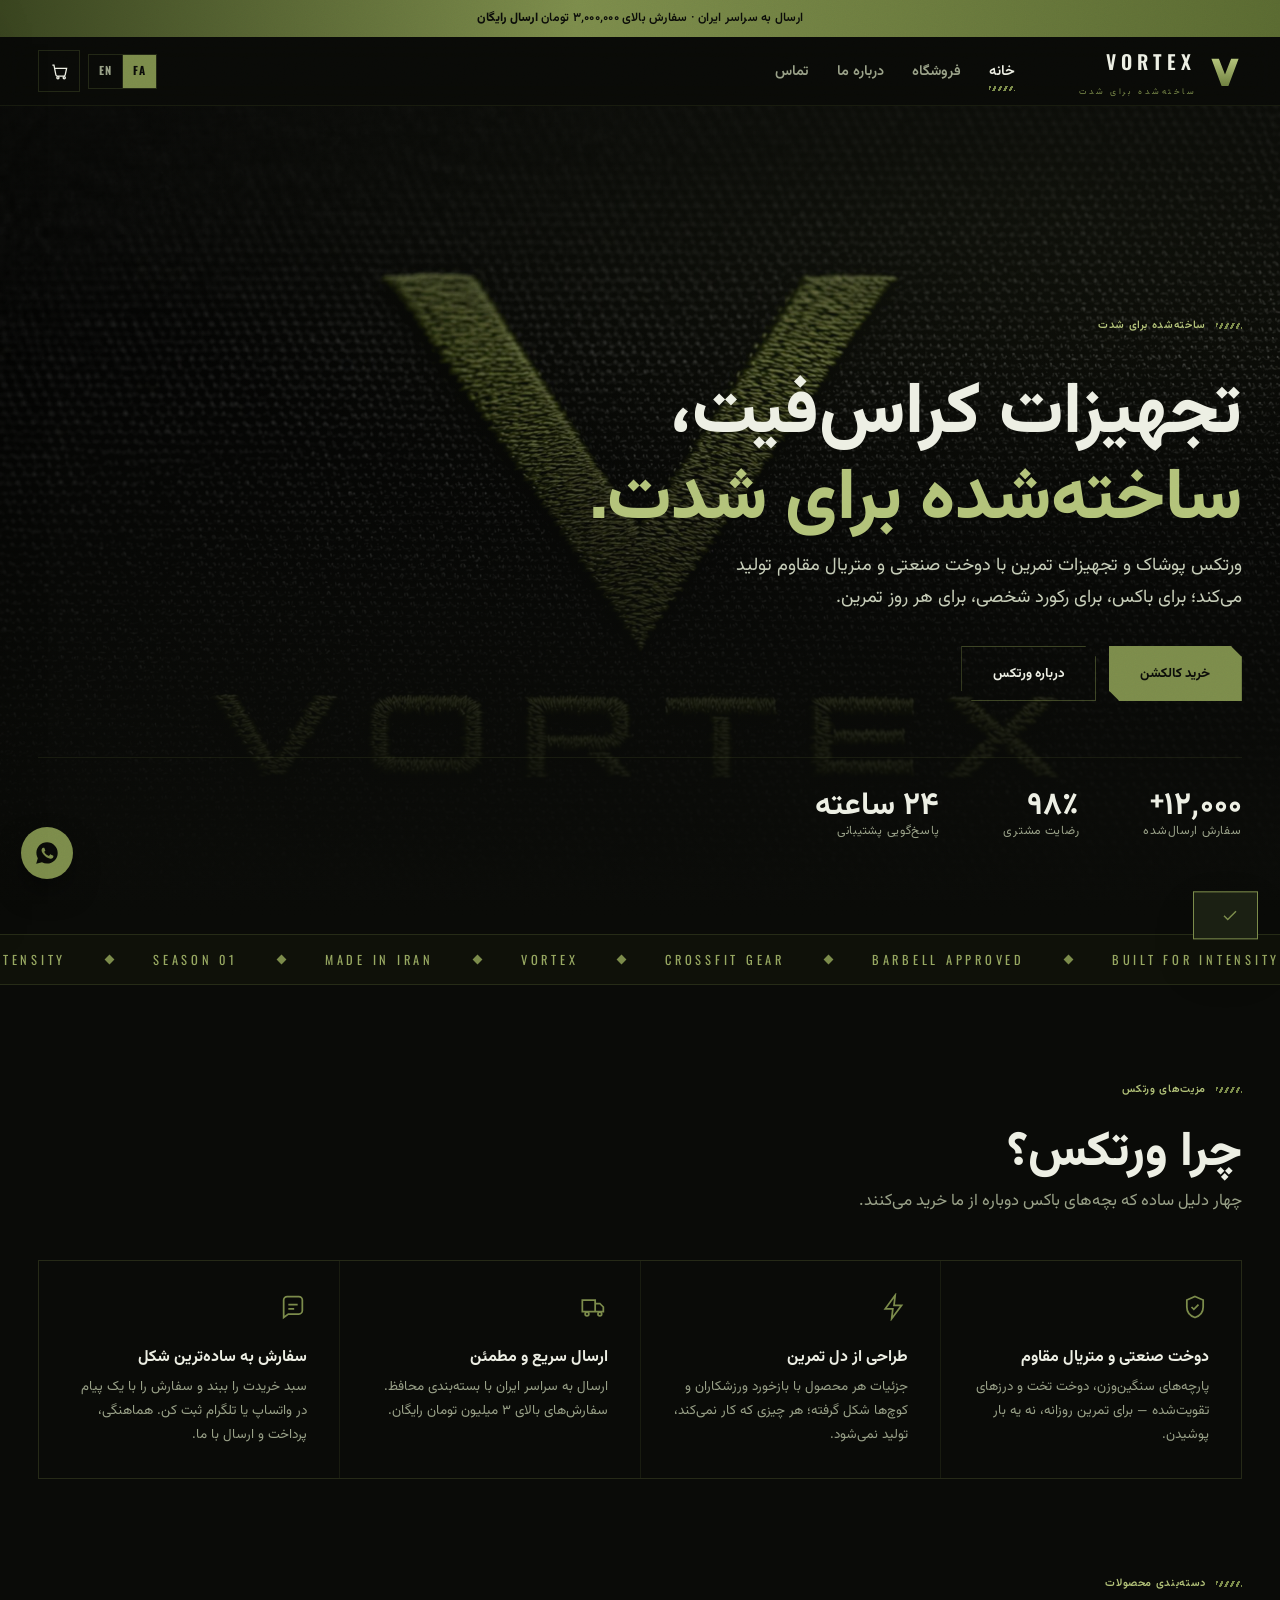
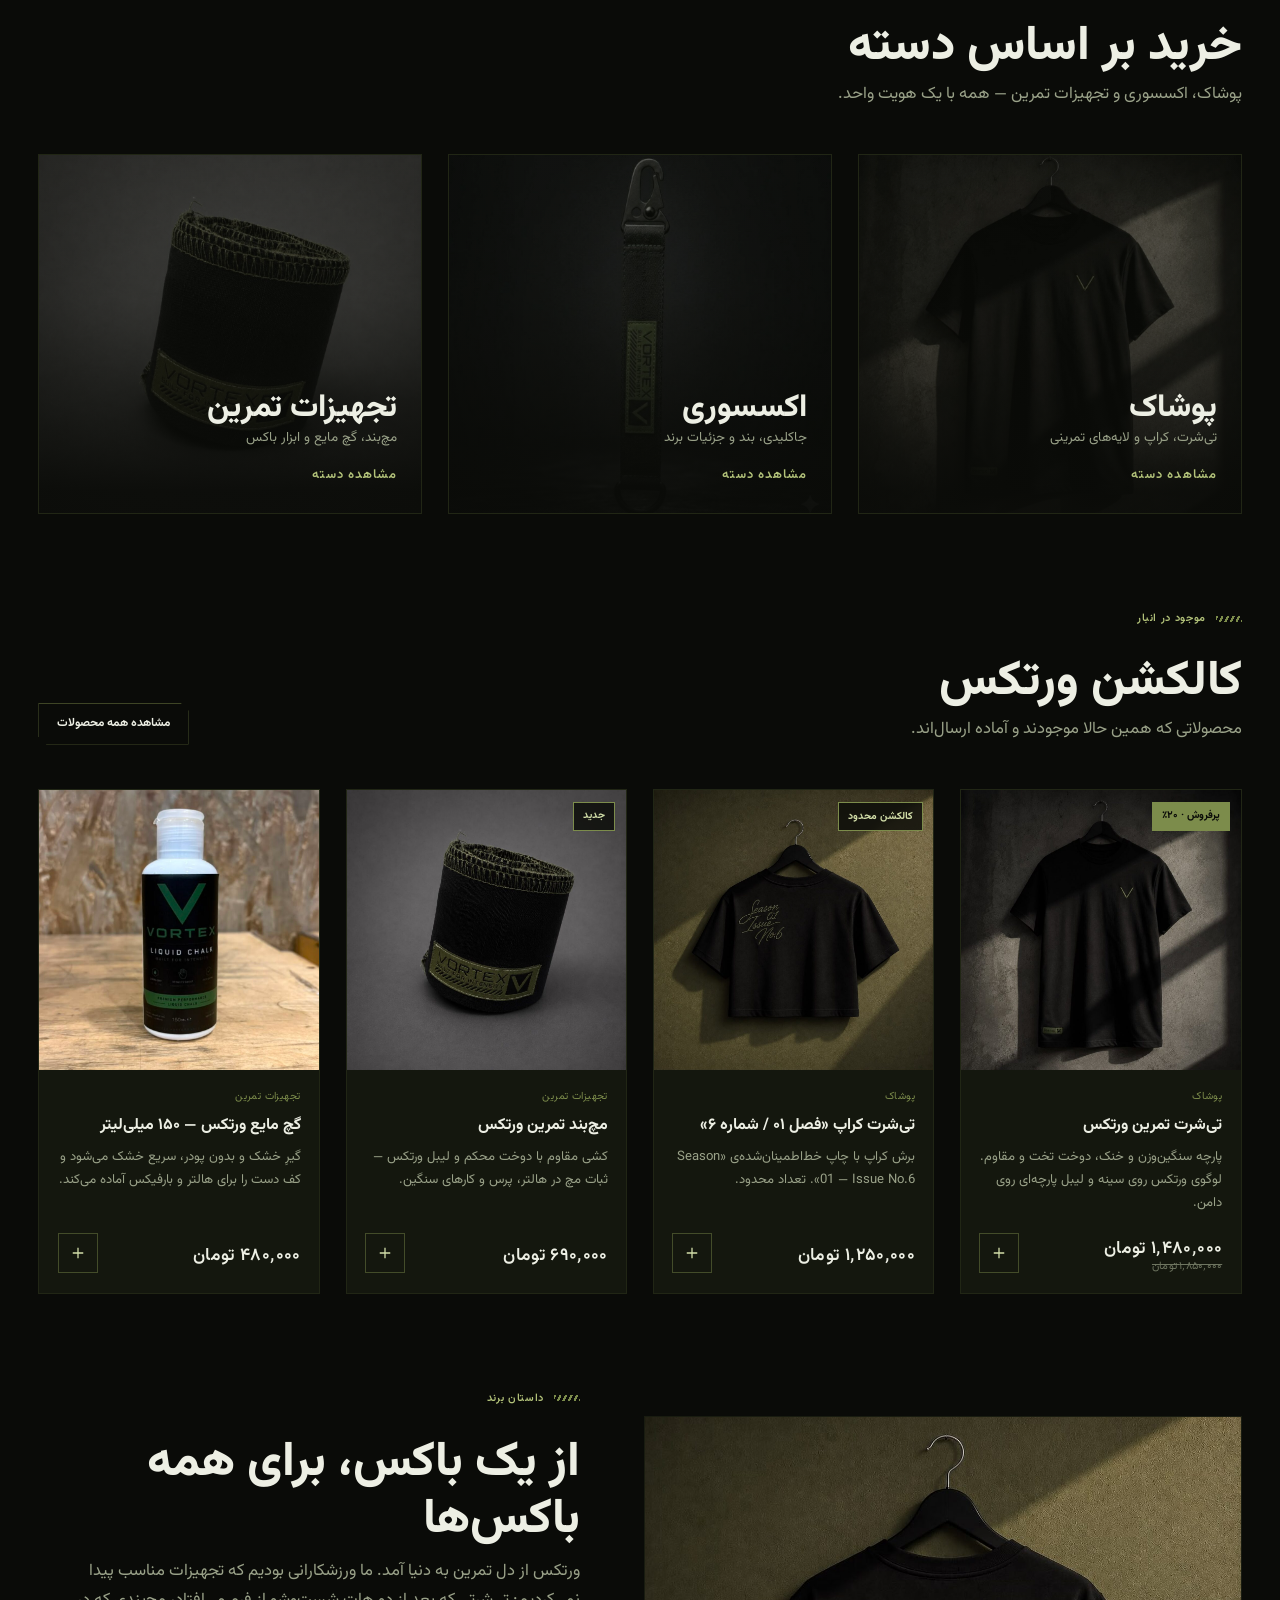
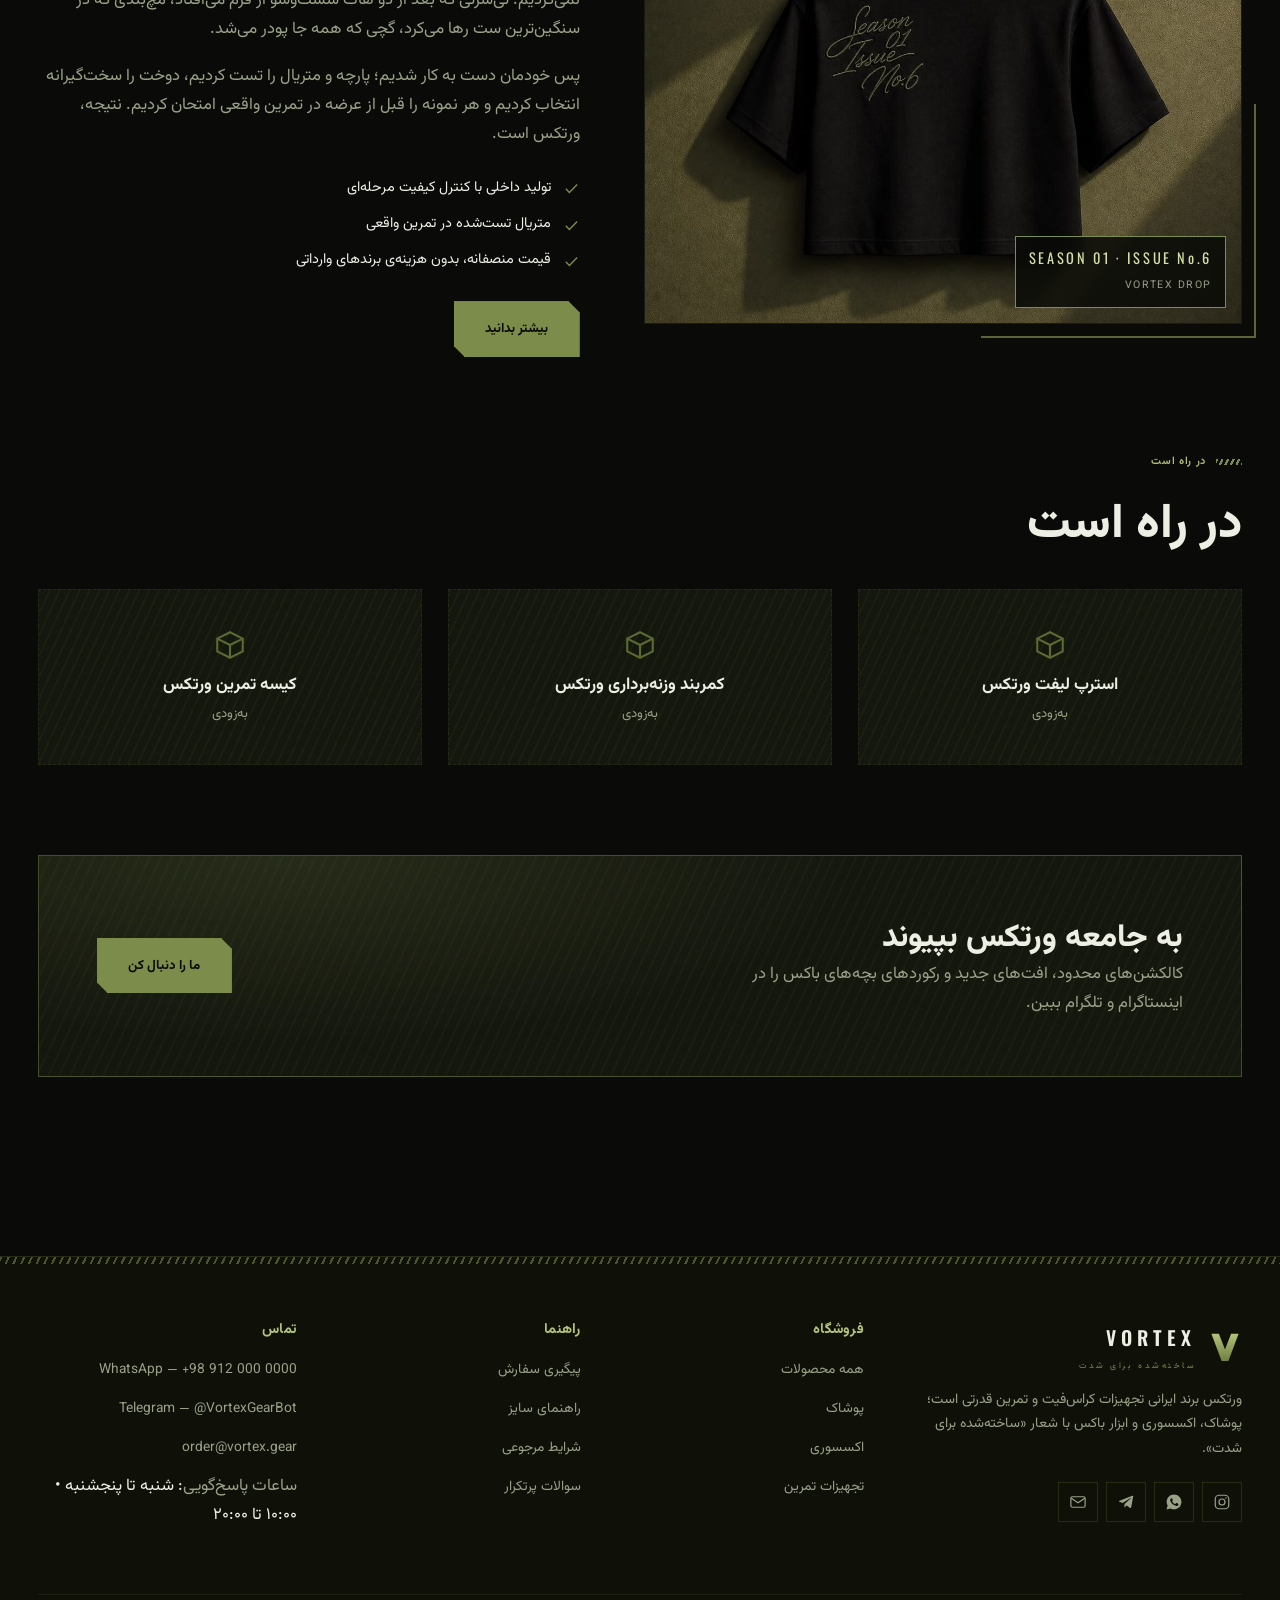
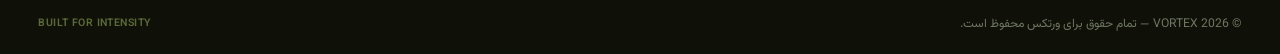
==== public/index.html @ 1dffd676 "feat: Telegram shop-bot integration (/api/order, webhook, Mini App), success panel, fallback" ====
<!DOCTYPE html>
<html lang="fa" dir="rtl">
<head>
<meta charset="utf-8">
<meta name="viewport" content="width=device-width, initial-scale=1">
<title>ورتکس | تجهیزات کراس‌فیت — ساخته‌شده برای شدت</title>
<meta name="description" content="ورتکس (VORTEX) تولیدکننده پوشاک و تجهیزات کراس‌فیت و تمرین قدرتی: تی‌شرت تمرین، مچ‌بند، گچ مایع و اکسسوری. ساخت ایران، ساخته‌شده برای شدت.">
<meta name="theme-color" content="#0A0B08">
<link rel="icon" href="assets/img/favicon.svg" type="image/svg+xml">
<link rel="stylesheet" href="assets/fonts/fonts.css">
<link rel="canonical" href="https://vortexgear.ir/">
<meta property="og:type" content="website">
<meta property="og:site_name" content="VORTEX">
<meta property="og:locale" content="fa_IR">
<meta property="og:url" content="https://vortexgear.ir/">
<meta property="og:title" content="ورتکس | تجهیزات کراس‌فیت — ساخته‌شده برای شدت">
<meta property="og:description" content="تجهیزات و پوشاک کراس‌فیت ورتکس: تی‌شرت تمرین، مچ‌بند، گچ مایع و اکسسوری. سفارش سریع از واتساپ و تلگرام.">
<meta property="og:image" content="https://vortexgear.ir/assets/img/hero.jpg">
<meta name="twitter:card" content="summary_large_image">
<meta name="twitter:title" content="ورتکس | تجهیزات کراس‌فیت — ساخته‌شده برای شدت">
<meta name="twitter:description" content="تجهیزات و پوشاک کراس‌فیت ورتکس: تی‌شرت تمرین، مچ‌بند، گچ مایع و اکسسوری. سفارش سریع از واتساپ و تلگرام.">
<meta name="twitter:image" content="https://vortexgear.ir/assets/img/hero.jpg">
<link rel="stylesheet" href="assets/css/style.css">
</head>
<body data-page="home"
      data-title-fa="ورتکس | تجهیزات کراس‌فیت — ساخته‌شده برای شدت"
      data-title-en="VORTEX | CrossFit gear — built for intensity">

<div id="site-header"></div>

<main>

  <!-- ==================== HERO ==================== -->
  <section class="hero">
    <div class="hero-media">
      <img src="assets/img/hero.jpg" alt="تی‌شرت تمرین ورتکس روی دیوار بتنی" fetchpriority="high">
    </div>
    <div class="container hero-inner">
      <span class="eyebrow" data-i18n="hero_eyebrow">ساخته‌شده برای شدت</span>
      <h1 class="display" data-i18n-html="hero_title">تجهیزات کراس‌فیت،<br><em>ساخته‌شده برای شدت.</em></h1>
      <p class="hero-lead" data-i18n="hero_lead">ورتکس پوشاک و تجهیزات تمرین با دوخت صنعتی و متریال مقاوم تولید می‌کند؛ برای باکس، برای رکورد شخصی، برای هر روز تمرین.</p>
      <div class="hero-cta">
        <a class="btn" href="shop.html" data-i18n="hero_cta1">خرید کالکشن</a>
        <a class="btn btn--ghost" href="about.html" data-i18n="hero_cta2">درباره ورتکس</a>
      </div>
      <div class="hero-stats">
        <div><strong data-i18n="stat1v">۱۲٬۰۰۰+</strong><span data-i18n="stat1l">سفارش ارسال‌شده</span></div>
        <div><strong data-i18n="stat2v">۹۸٪</strong><span data-i18n="stat2l">رضایت مشتری</span></div>
        <div><strong data-i18n="stat3v">۲۴ ساعته</strong><span data-i18n="stat3l">پاسخ‌گویی پشتیبانی</span></div>
      </div>
    </div>
  </section>

  <!-- ==================== MARQUEE ==================== -->
  <div class="marquee" aria-hidden="true">
    <div class="marquee-track">
      <span>Built for intensity</span><span>Barbell approved</span><span>CrossFit gear</span>
      <span>Vortex</span><span>Made in Iran</span><span>Season 01</span>
      <span>Built for intensity</span><span>Barbell approved</span><span>CrossFit gear</span>
      <span>Vortex</span><span>Made in Iran</span><span>Season 01</span>
    </div>
  </div>

  <!-- ==================== WHY ==================== -->
  <section class="section">
    <div class="container">
      <div class="section-head reveal">
        <span class="eyebrow" data-i18n="kick_why">مزیت‌های ورتکس</span>
        <h2 class="display" data-i18n="why_title">چرا ورتکس؟</h2>
        <p data-i18n="why_lead">چهار دلیل ساده که بچه‌های باکس دوباره از ما خرید می‌کنند.</p>
      </div>
      <div class="feats">
        <div class="feat reveal">
          <svg viewBox="0 0 24 24" fill="none" stroke="currentColor" stroke-width="1.5"><path d="M12 3l7 3v6c0 4.4-3 7.7-7 9-4-1.3-7-4.6-7-9V6l7-3z"/><path d="m9 12 2 2 4-4"/></svg>
          <h3 data-i18n="f1t">دوخت صنعتی و متریال مقاوم</h3>
          <p data-i18n="f1d">پارچه‌های سنگین‌وزن، دوخت تخت و درزهای تقویت‌شده.</p>
        </div>
        <div class="feat reveal">
          <svg viewBox="0 0 24 24" fill="none" stroke="currentColor" stroke-width="1.5"><path d="M13 2 4.5 13.5H11l-1 8.5 8.5-11.5H12l1-8.5z"/></svg>
          <h3 data-i18n="f2t">طراحی از دل تمرین</h3>
          <p data-i18n="f2d">جزئیات هر محصول با بازخورد ورزشکاران و کوچ‌ها شکل گرفته.</p>
        </div>
        <div class="feat reveal">
          <svg viewBox="0 0 24 24" fill="none" stroke="currentColor" stroke-width="1.5"><path d="M2 6h11v10H2zM13 9h4l3 3v4h-7z"/><circle cx="6" cy="18" r="1.6"/><circle cx="17" cy="18" r="1.6"/></svg>
          <h3 data-i18n="f3t">ارسال سریع و مطمئن</h3>
          <p data-i18n="f3d">ارسال به سراسر ایران با بسته‌بندی محافظ.</p>
        </div>
        <div class="feat reveal">
          <svg viewBox="0 0 24 24" fill="none" stroke="currentColor" stroke-width="1.5"><path d="M20 15a3 3 0 0 1-3 3H8l-4 3V6a3 3 0 0 1 3-3h10a3 3 0 0 1 3 3z"/><path d="M8 10h8M8 13.5h5"/></svg>
          <h3 data-i18n="f4t">سفارش به ساده‌ترین شکل</h3>
          <p data-i18n="f4d">سبد خریدت را ببند و سفارش را با یک پیام ثبت کن.</p>
        </div>
      </div>
    </div>
  </section>

  <!-- ==================== CATEGORIES ==================== -->
  <section class="section" style="padding-top:0">
    <div class="container">
      <div class="section-head reveal">
        <span class="eyebrow" data-i18n="kick_cat">دسته‌بندی محصولات</span>
        <h2 class="display" data-i18n="cat_title">خرید بر اساس دسته</h2>
        <p data-i18n="cat_lead">پوشاک، اکسسوری و تجهیزات تمرین — همه با یک هویت واحد.</p>
      </div>
      <div class="grid grid--3">
        <a class="cat-card reveal" href="shop.html?cat=apparel">
          <img src="assets/img/tee.jpg" alt="پوشاک ورتکس" loading="lazy">
          <div class="cat-inner">
            <h3 class="display" data-i18n="cat_apparel_t">پوشاک</h3>
            <p data-i18n="cat_apparel_d">تی‌شرت، کراپ و لایه‌های تمرینی</p>
            <span class="go" data-i18n="cat_browse">مشاهده دسته</span>
          </div>
        </a>
        <a class="cat-card reveal" href="shop.html?cat=accessory">
          <img src="assets/img/keychain.jpg" alt="اکسسوری ورتکس" loading="lazy">
          <div class="cat-inner">
            <h3 class="display" data-i18n="cat_accessory_t">اکسسوری</h3>
            <p data-i18n="cat_accessory_d">جاکلیدی، بند و جزئیات برند</p>
            <span class="go" data-i18n="cat_browse">مشاهده دسته</span>
          </div>
        </a>
        <a class="cat-card reveal" href="shop.html?cat=gear">
          <img src="assets/img/wrist-wraps.jpg" alt="تجهیزات تمرین ورتکس" loading="lazy">
          <div class="cat-inner">
            <h3 class="display" data-i18n="cat_gear_t">تجهیزات تمرین</h3>
            <p data-i18n="cat_gear_d">مچ‌بند، گچ مایع و ابزار باکس</p>
            <span class="go" data-i18n="cat_browse">مشاهده دسته</span>
          </div>
        </a>
      </div>
    </div>
  </section>

  <!-- ==================== FEATURED ==================== -->
  <section class="section" style="padding-top:0">
    <div class="container">
      <div class="section-head reveal" style="display:flex;align-items:flex-end;justify-content:space-between;gap:1.5rem;max-width:none;flex-wrap:wrap">
        <div style="max-width:56ch">
          <span class="eyebrow" data-i18n="kick_feat">موجود در انبار</span>
          <h2 class="display" data-i18n="feat_title">کالکشن ورتکس</h2>
          <p data-i18n="feat_lead">محصولاتی که همین حالا موجودند و آماده ارسال‌اند.</p>
        </div>
        <a class="btn btn--ghost btn--sm" href="shop.html" data-i18n="view_all">مشاهده همه محصولات</a>
      </div>
      <div class="grid grid--4" id="featured-grid"></div>
    </div>
  </section>

  <!-- ==================== STORY ==================== -->
  <section class="section" style="padding-top:0">
    <div class="container">
      <div class="split">
        <div class="split-media reveal">
          <img src="assets/img/crop-tee.jpg" alt="تی‌شرت کراپ ورتکس — Season 01 / Issue No.6" loading="lazy">
          <div class="tag">
            <span>SEASON 01 · ISSUE No.6</span>
            <small>Vortex drop</small>
          </div>
        </div>
        <div class="split-body reveal">
          <span class="eyebrow" data-i18n="story_eyebrow">داستان برند</span>
          <h2 class="display" data-i18n="story_title">از یک باکس، برای همه باکس‌ها</h2>
          <p data-i18n="story_p1">ورتکس از دل تمرین به دنیا آمد. ما ورزشکارانی بودیم که تجهیزات مناسب پیدا نمی‌کردیم.</p>
          <p data-i18n="story_p2">پس خودمان دست به کار شدیم؛ پارچه و متریال را تست کردیم و هر نمونه را قبل از عرضه در تمرین واقعی امتحان کردیم.</p>
          <ul class="check-list">
            <li><svg viewBox="0 0 24 24" fill="none" stroke="currentColor" stroke-width="2"><path d="m4 12.5 5 5L20 6.5"/></svg><span data-i18n="b1">تولید داخلی با کنترل کیفیت مرحله‌ای</span></li>
            <li><svg viewBox="0 0 24 24" fill="none" stroke="currentColor" stroke-width="2"><path d="m4 12.5 5 5L20 6.5"/></svg><span data-i18n="b2">متریال تست‌شده در تمرین واقعی</span></li>
            <li><svg viewBox="0 0 24 24" fill="none" stroke="currentColor" stroke-width="2"><path d="m4 12.5 5 5L20 6.5"/></svg><span data-i18n="b3">قیمت منصفانه، بدون هزینه‌ی برندهای وارداتی</span></li>
          </ul>
          <a class="btn" href="about.html" style="margin-top:1.8rem" data-i18n="story_cta">بیشتر بدانید</a>
        </div>
      </div>
    </div>
  </section>

  <!-- ==================== SOON ==================== -->
  <section class="section" style="padding-top:0">
    <div class="container">
      <div class="section-head reveal">
        <span class="eyebrow" data-i18n="kick_soon">در راه است</span>
        <h2 class="display" data-i18n="soon_title">در راه است</h2>
      </div>
      <div class="grid grid--3" id="soon-grid"></div>
    </div>
  </section>

  <!-- ==================== COMMUNITY CTA ==================== -->
  <section class="section" style="padding-top:0">
    <div class="container">
      <div class="cta-band reveal">
        <div>
          <h2 class="display" data-i18n="band_title">به جامعه ورتکس بپیوند</h2>
          <p data-i18n="band_text">کالکشن‌های محدود، افت‌های جدید و رکوردهای بچه‌های باکس را در اینستاگرام و تلگرام ببین.</p>
        </div>
        <div style="display:flex;gap:.7rem;flex-wrap:wrap">
          <a class="btn" id="band-ig" href="#" target="_blank" rel="noopener" data-i18n="band_cta">ما را دنبال کن</a>
        </div>
      </div>
    </div>
  </section>

</main>

<div id="site-footer"></div>

<script src="https://telegram.org/js/telegram-web-app.js"></script>
<script src="assets/js/products.js"></script>
<script src="assets/js/i18n.js"></script>
<script src="assets/js/app.js"></script>
<script>
  // fill social CTA from config
  document.getElementById('band-ig').href = 'https://instagram.com/' + VORTEX.config.instagram;
</script>
</body>
</html>
---- public/assets/fonts/fonts.css ----
/* ===== Vazirmatn ===== */
/* arabic */
@font-face {
  font-family: 'Vazirmatn';
  font-style: normal;
  font-weight: 300;
  font-display: swap;
  src: url('vazirmatn-Dxxo8j6PP2D_kU2muijlGMWWMmk.woff2') format('woff2');
  unicode-range: U+0600-06FF, U+0750-077F, U+0870-0891, U+0897-08E1, U+08E3-08FF, U+200C-200E, U+2010-2011, U+204F, U+2E41, U+FB50-FDFF, U+FE70-FE74, U+FE76-FEFC, U+102E0-102FB, U+10E60-10E7E, U+10EC2-10EC7, U+10EC9-10EEE, U+10EF0-10EFF, U+1EE00-1EE03, U+1EE05-1EE1F, U+1EE21-1EE22, U+1EE24, U+1EE27, U+1EE29-1EE32, U+1EE34-1EE37, U+1EE39, U+1EE3B, U+1EE42, U+1EE47, U+1EE49, U+1EE4B, U+1EE4D-1EE4F, U+1EE51-1EE52, U+1EE54, U+1EE57, U+1EE59, U+1EE5B, U+1EE5D, U+1EE5F, U+1EE61-1EE62, U+1EE64, U+1EE67-1EE6A, U+1EE6C-1EE72, U+1EE74-1EE77, U+1EE79-1EE7C, U+1EE7E, U+1EE80-1EE89, U+1EE8B-1EE9B, U+1EEA1-1EEA3, U+1EEA5-1EEA9, U+1EEAB-1EEBB, U+1EEF0-1EEF1;
}
/* latin-ext */
@font-face {
  font-family: 'Vazirmatn';
  font-style: normal;
  font-weight: 300;
  font-display: swap;
  src: url('vazirmatn-Dxxo8j6PP2D_kU2muijlE8WWMmk.woff2') format('woff2');
  unicode-range: U+0100-02BA, U+02BD-02C5, U+02C7-02CC, U+02CE-02D7, U+02DD-02FF, U+0304, U+0308, U+0329, U+1D00-1DBF, U+1E00-1E9F, U+1EF2-1EFF, U+2020, U+20A0-20AB, U+20AD-20C4, U+2113, U+2C60-2C7F, U+A720-A7FF;
}
/* latin */
@font-face {
  font-family: 'Vazirmatn';
  font-style: normal;
  font-weight: 300;
  font-display: swap;
  src: url('vazirmatn-Dxxo8j6PP2D_kU2muijlHcWW.woff2') format('woff2');
  unicode-range: U+0000-00FF, U+0131, U+0152-0153, U+02BB-02BC, U+02C6, U+02DA, U+02DC, U+0304, U+0308, U+0329, U+2000-206F, U+20AC, U+2122, U+2191, U+2193, U+2212, U+2215, U+FEFF, U+FFFD;
}
/* arabic */
@font-face {
  font-family: 'Vazirmatn';
  font-style: normal;
  font-weight: 400;
  font-display: swap;
  src: url('vazirmatn-Dxxo8j6PP2D_kU2muijlGMWWMmk.woff2') format('woff2');
  unicode-range: U+0600-06FF, U+0750-077F, U+0870-0891, U+0897-08E1, U+08E3-08FF, U+200C-200E, U+2010-2011, U+204F, U+2E41, U+FB50-FDFF, U+FE70-FE74, U+FE76-FEFC, U+102E0-102FB, U+10E60-10E7E, U+10EC2-10EC7, U+10EC9-10EEE, U+10EF0-10EFF, U+1EE00-1EE03, U+1EE05-1EE1F, U+1EE21-1EE22, U+1EE24, U+1EE27, U+1EE29-1EE32, U+1EE34-1EE37, U+1EE39, U+1EE3B, U+1EE42, U+1EE47, U+1EE49, U+1EE4B, U+1EE4D-1EE4F, U+1EE51-1EE52, U+1EE54, U+1EE57, U+1EE59, U+1EE5B, U+1EE5D, U+1EE5F, U+1EE61-1EE62, U+1EE64, U+1EE67-1EE6A, U+1EE6C-1EE72, U+1EE74-1EE77, U+1EE79-1EE7C, U+1EE7E, U+1EE80-1EE89, U+1EE8B-1EE9B, U+1EEA1-1EEA3, U+1EEA5-1EEA9, U+1EEAB-1EEBB, U+1EEF0-1EEF1;
}
/* latin-ext */
@font-face {
  font-family: 'Vazirmatn';
  font-style: normal;
  font-weight: 400;
  font-display: swap;
  src: url('vazirmatn-Dxxo8j6PP2D_kU2muijlE8WWMmk.woff2') format('woff2');
  unicode-range: U+0100-02BA, U+02BD-02C5, U+02C7-02CC, U+02CE-02D7, U+02DD-02FF, U+0304, U+0308, U+0329, U+1D00-1DBF, U+1E00-1E9F, U+1EF2-1EFF, U+2020, U+20A0-20AB, U+20AD-20C4, U+2113, U+2C60-2C7F, U+A720-A7FF;
}
/* latin */
@font-face {
  font-family: 'Vazirmatn';
  font-style: normal;
  font-weight: 400;
  font-display: swap;
  src: url('vazirmatn-Dxxo8j6PP2D_kU2muijlHcWW.woff2') format('woff2');
  unicode-range: U+0000-00FF, U+0131, U+0152-0153, U+02BB-02BC, U+02C6, U+02DA, U+02DC, U+0304, U+0308, U+0329, U+2000-206F, U+20AC, U+2122, U+2191, U+2193, U+2212, U+2215, U+FEFF, U+FFFD;
}
/* arabic */
@font-face {
  font-family: 'Vazirmatn';
  font-style: normal;
  font-weight: 500;
  font-display: swap;
  src: url('vazirmatn-Dxxo8j6PP2D_kU2muijlGMWWMmk.woff2') format('woff2');
  unicode-range: U+0600-06FF, U+0750-077F, U+0870-0891, U+0897-08E1, U+08E3-08FF, U+200C-200E, U+2010-2011, U+204F, U+2E41, U+FB50-FDFF, U+FE70-FE74, U+FE76-FEFC, U+102E0-102FB, U+10E60-10E7E, U+10EC2-10EC7, U+10EC9-10EEE, U+10EF0-10EFF, U+1EE00-1EE03, U+1EE05-1EE1F, U+1EE21-1EE22, U+1EE24, U+1EE27, U+1EE29-1EE32, U+1EE34-1EE37, U+1EE39, U+1EE3B, U+1EE42, U+1EE47, U+1EE49, U+1EE4B, U+1EE4D-1EE4F, U+1EE51-1EE52, U+1EE54, U+1EE57, U+1EE59, U+1EE5B, U+1EE5D, U+1EE5F, U+1EE61-1EE62, U+1EE64, U+1EE67-1EE6A, U+1EE6C-1EE72, U+1EE74-1EE77, U+1EE79-1EE7C, U+1EE7E, U+1EE80-1EE89, U+1EE8B-1EE9B, U+1EEA1-1EEA3, U+1EEA5-1EEA9, U+1EEAB-1EEBB, U+1EEF0-1EEF1;
}
/* latin-ext */
@font-face {
  font-family: 'Vazirmatn';
  font-style: normal;
  font-weight: 500;
  font-display: swap;
  src: url('vazirmatn-Dxxo8j6PP2D_kU2muijlE8WWMmk.woff2') format('woff2');
  unicode-range: U+0100-02BA, U+02BD-02C5, U+02C7-02CC, U+02CE-02D7, U+02DD-02FF, U+0304, U+0308, U+0329, U+1D00-1DBF, U+1E00-1E9F, U+1EF2-1EFF, U+2020, U+20A0-20AB, U+20AD-20C4, U+2113, U+2C60-2C7F, U+A720-A7FF;
}
/* latin */
@font-face {
  font-family: 'Vazirmatn';
  font-style: normal;
  font-weight: 500;
  font-display: swap;
  src: url('vazirmatn-Dxxo8j6PP2D_kU2muijlHcWW.woff2') format('woff2');
  unicode-range: U+0000-00FF, U+0131, U+0152-0153, U+02BB-02BC, U+02C6, U+02DA, U+02DC, U+0304, U+0308, U+0329, U+2000-206F, U+20AC, U+2122, U+2191, U+2193, U+2212, U+2215, U+FEFF, U+FFFD;
}
/* arabic */
@font-face {
  font-family: 'Vazirmatn';
  font-style: normal;
  font-weight: 600;
  font-display: swap;
  src: url('vazirmatn-Dxxo8j6PP2D_kU2muijlGMWWMmk.woff2') format('woff2');
  unicode-range: U+0600-06FF, U+0750-077F, U+0870-0891, U+0897-08E1, U+08E3-08FF, U+200C-200E, U+2010-2011, U+204F, U+2E41, U+FB50-FDFF, U+FE70-FE74, U+FE76-FEFC, U+102E0-102FB, U+10E60-10E7E, U+10EC2-10EC7, U+10EC9-10EEE, U+10EF0-10EFF, U+1EE00-1EE03, U+1EE05-1EE1F, U+1EE21-1EE22, U+1EE24, U+1EE27, U+1EE29-1EE32, U+1EE34-1EE37, U+1EE39, U+1EE3B, U+1EE42, U+1EE47, U+1EE49, U+1EE4B, U+1EE4D-1EE4F, U+1EE51-1EE52, U+1EE54, U+1EE57, U+1EE59, U+1EE5B, U+1EE5D, U+1EE5F, U+1EE61-1EE62, U+1EE64, U+1EE67-1EE6A, U+1EE6C-1EE72, U+1EE74-1EE77, U+1EE79-1EE7C, U+1EE7E, U+1EE80-1EE89, U+1EE8B-1EE9B, U+1EEA1-1EEA3, U+1EEA5-1EEA9, U+1EEAB-1EEBB, U+1EEF0-1EEF1;
}
/* latin-ext */
@font-face {
  font-family: 'Vazirmatn';
  font-style: normal;
  font-weight: 600;
  font-display: swap;
  src: url('vazirmatn-Dxxo8j6PP2D_kU2muijlE8WWMmk.woff2') format('woff2');
  unicode-range: U+0100-02BA, U+02BD-02C5, U+02C7-02CC, U+02CE-02D7, U+02DD-02FF, U+0304, U+0308, U+0329, U+1D00-1DBF, U+1E00-1E9F, U+1EF2-1EFF, U+2020, U+20A0-20AB, U+20AD-20C4, U+2113, U+2C60-2C7F, U+A720-A7FF;
}
/* latin */
@font-face {
  font-family: 'Vazirmatn';
  font-style: normal;
  font-weight: 600;
  font-display: swap;
  src: url('vazirmatn-Dxxo8j6PP2D_kU2muijlHcWW.woff2') format('woff2');
  unicode-range: U+0000-00FF, U+0131, U+0152-0153, U+02BB-02BC, U+02C6, U+02DA, U+02DC, U+0304, U+0308, U+0329, U+2000-206F, U+20AC, U+2122, U+2191, U+2193, U+2212, U+2215, U+FEFF, U+FFFD;
}
/* arabic */
@font-face {
  font-family: 'Vazirmatn';
  font-style: normal;
  font-weight: 700;
  font-display: swap;
  src: url('vazirmatn-Dxxo8j6PP2D_kU2muijlGMWWMmk.woff2') format('woff2');
  unicode-range: U+0600-06FF, U+0750-077F, U+0870-0891, U+0897-08E1, U+08E3-08FF, U+200C-200E, U+2010-2011, U+204F, U+2E41, U+FB50-FDFF, U+FE70-FE74, U+FE76-FEFC, U+102E0-102FB, U+10E60-10E7E, U+10EC2-10EC7, U+10EC9-10EEE, U+10EF0-10EFF, U+1EE00-1EE03, U+1EE05-1EE1F, U+1EE21-1EE22, U+1EE24, U+1EE27, U+1EE29-1EE32, U+1EE34-1EE37, U+1EE39, U+1EE3B, U+1EE42, U+1EE47, U+1EE49, U+1EE4B, U+1EE4D-1EE4F, U+1EE51-1EE52, U+1EE54, U+1EE57, U+1EE59, U+1EE5B, U+1EE5D, U+1EE5F, U+1EE61-1EE62, U+1EE64, U+1EE67-1EE6A, U+1EE6C-1EE72, U+1EE74-1EE77, U+1EE79-1EE7C, U+1EE7E, U+1EE80-1EE89, U+1EE8B-1EE9B, U+1EEA1-1EEA3, U+1EEA5-1EEA9, U+1EEAB-1EEBB, U+1EEF0-1EEF1;
}
/* latin-ext */
@font-face {
  font-family: 'Vazirmatn';
  font-style: normal;
  font-weight: 700;
  font-display: swap;
  src: url('vazirmatn-Dxxo8j6PP2D_kU2muijlE8WWMmk.woff2') format('woff2');
  unicode-range: U+0100-02BA, U+02BD-02C5, U+02C7-02CC, U+02CE-02D7, U+02DD-02FF, U+0304, U+0308, U+0329, U+1D00-1DBF, U+1E00-1E9F, U+1EF2-1EFF, U+2020, U+20A0-20AB, U+20AD-20C4, U+2113, U+2C60-2C7F, U+A720-A7FF;
}
/* latin */
@font-face {
  font-family: 'Vazirmatn';
  font-style: normal;
  font-weight: 700;
  font-display: swap;
  src: url('vazirmatn-Dxxo8j6PP2D_kU2muijlHcWW.woff2') format('woff2');
  unicode-range: U+0000-00FF, U+0131, U+0152-0153, U+02BB-02BC, U+02C6, U+02DA, U+02DC, U+0304, U+0308, U+0329, U+2000-206F, U+20AC, U+2122, U+2191, U+2193, U+2212, U+2215, U+FEFF, U+FFFD;
}
/* arabic */
@font-face {
  font-family: 'Vazirmatn';
  font-style: normal;
  font-weight: 800;
  font-display: swap;
  src: url('vazirmatn-Dxxo8j6PP2D_kU2muijlGMWWMmk.woff2') format('woff2');
  unicode-range: U+0600-06FF, U+0750-077F, U+0870-0891, U+0897-08E1, U+08E3-08FF, U+200C-200E, U+2010-2011, U+204F, U+2E41, U+FB50-FDFF, U+FE70-FE74, U+FE76-FEFC, U+102E0-102FB, U+10E60-10E7E, U+10EC2-10EC7, U+10EC9-10EEE, U+10EF0-10EFF, U+1EE00-1EE03, U+1EE05-1EE1F, U+1EE21-1EE22, U+1EE24, U+1EE27, U+1EE29-1EE32, U+1EE34-1EE37, U+1EE39, U+1EE3B, U+1EE42, U+1EE47, U+1EE49, U+1EE4B, U+1EE4D-1EE4F, U+1EE51-1EE52, U+1EE54, U+1EE57, U+1EE59, U+1EE5B, U+1EE5D, U+1EE5F, U+1EE61-1EE62, U+1EE64, U+1EE67-1EE6A, U+1EE6C-1EE72, U+1EE74-1EE77, U+1EE79-1EE7C, U+1EE7E, U+1EE80-1EE89, U+1EE8B-1EE9B, U+1EEA1-1EEA3, U+1EEA5-1EEA9, U+1EEAB-1EEBB, U+1EEF0-1EEF1;
}
/* latin-ext */
@font-face {
  font-family: 'Vazirmatn';
  font-style: normal;
  font-weight: 800;
  font-display: swap;
  src: url('vazirmatn-Dxxo8j6PP2D_kU2muijlE8WWMmk.woff2') format('woff2');
  unicode-range: U+0100-02BA, U+02BD-02C5, U+02C7-02CC, U+02CE-02D7, U+02DD-02FF, U+0304, U+0308, U+0329, U+1D00-1DBF, U+1E00-1E9F, U+1EF2-1EFF, U+2020, U+20A0-20AB, U+20AD-20C4, U+2113, U+2C60-2C7F, U+A720-A7FF;
}
/* latin */
@font-face {
  font-family: 'Vazirmatn';
  font-style: normal;
  font-weight: 800;
  font-display: swap;
  src: url('vazirmatn-Dxxo8j6PP2D_kU2muijlHcWW.woff2') format('woff2');
  unicode-range: U+0000-00FF, U+0131, U+0152-0153, U+02BB-02BC, U+02C6, U+02DA, U+02DC, U+0304, U+0308, U+0329, U+2000-206F, U+20AC, U+2122, U+2191, U+2193, U+2212, U+2215, U+FEFF, U+FFFD;
}


/* ===== Oswald ===== */
/* cyrillic-ext */
@font-face {
  font-family: 'Oswald';
  font-style: normal;
  font-weight: 400;
  font-display: swap;
  src: url('oswald-TK3IWkUHHAIjg75cFRf3bXL8LICs1_Fv40pKlN4NNSeSASz7FmlbHYjedg.woff2') format('woff2');
  unicode-range: U+0460-052F, U+1C80-1C8A, U+20B4, U+2DE0-2DFF, U+A640-A69F, U+FE2E-FE2F;
}
/* cyrillic */
@font-face {
  font-family: 'Oswald';
  font-style: normal;
  font-weight: 400;
  font-display: swap;
  src: url('oswald-TK3IWkUHHAIjg75cFRf3bXL8LICs1_Fv40pKlN4NNSeSASz7FmlSHYjedg.woff2') format('woff2');
  unicode-range: U+0301, U+0400-045F, U+0490-0491, U+04B0-04B1, U+2116;
}
/* vietnamese */
@font-face {
  font-family: 'Oswald';
  font-style: normal;
  font-weight: 400;
  font-display: swap;
  src: url('oswald-TK3IWkUHHAIjg75cFRf3bXL8LICs1_Fv40pKlN4NNSeSASz7FmlZHYjedg.woff2') format('woff2');
  unicode-range: U+0102-0103, U+0110-0111, U+0128-0129, U+0168-0169, U+01A0-01A1, U+01AF-01B0, U+0300-0301, U+0303-0304, U+0308-0309, U+0323, U+0329, U+1EA0-1EF9, U+20AB;
}
/* latin-ext */
@font-face {
  font-family: 'Oswald';
  font-style: normal;
  font-weight: 400;
  font-display: swap;
  src: url('oswald-TK3IWkUHHAIjg75cFRf3bXL8LICs1_Fv40pKlN4NNSeSASz7FmlYHYjedg.woff2') format('woff2');
  unicode-range: U+0100-02BA, U+02BD-02C5, U+02C7-02CC, U+02CE-02D7, U+02DD-02FF, U+0304, U+0308, U+0329, U+1D00-1DBF, U+1E00-1E9F, U+1EF2-1EFF, U+2020, U+20A0-20AB, U+20AD-20C4, U+2113, U+2C60-2C7F, U+A720-A7FF;
}
/* latin */
@font-face {
  font-family: 'Oswald';
  font-style: normal;
  font-weight: 400;
  font-display: swap;
  src: url('oswald-TK3IWkUHHAIjg75cFRf3bXL8LICs1_Fv40pKlN4NNSeSASz7FmlWHYg.woff2') format('woff2');
  unicode-range: U+0000-00FF, U+0131, U+0152-0153, U+02BB-02BC, U+02C6, U+02DA, U+02DC, U+0304, U+0308, U+0329, U+2000-206F, U+20AC, U+2122, U+2191, U+2193, U+2212, U+2215, U+FEFF, U+FFFD;
}
/* cyrillic-ext */
@font-face {
  font-family: 'Oswald';
  font-style: normal;
  font-weight: 500;
  font-display: swap;
  src: url('oswald-TK3IWkUHHAIjg75cFRf3bXL8LICs1_Fv40pKlN4NNSeSASz7FmlbHYjedg.woff2') format('woff2');
  unicode-range: U+0460-052F, U+1C80-1C8A, U+20B4, U+2DE0-2DFF, U+A640-A69F, U+FE2E-FE2F;
}
/* cyrillic */
@font-face {
  font-family: 'Oswald';
  font-style: normal;
  font-weight: 500;
  font-display: swap;
  src: url('oswald-TK3IWkUHHAIjg75cFRf3bXL8LICs1_Fv40pKlN4NNSeSASz7FmlSHYjedg.woff2') format('woff2');
  unicode-range: U+0301, U+0400-045F, U+0490-0491, U+04B0-04B1, U+2116;
}
/* vietnamese */
@font-face {
  font-family: 'Oswald';
  font-style: normal;
  font-weight: 500;
  font-display: swap;
  src: url('oswald-TK3IWkUHHAIjg75cFRf3bXL8LICs1_Fv40pKlN4NNSeSASz7FmlZHYjedg.woff2') format('woff2');
  unicode-range: U+0102-0103, U+0110-0111, U+0128-0129, U+0168-0169, U+01A0-01A1, U+01AF-01B0, U+0300-0301, U+0303-0304, U+0308-0309, U+0323, U+0329, U+1EA0-1EF9, U+20AB;
}
/* latin-ext */
@font-face {
  font-family: 'Oswald';
  font-style: normal;
  font-weight: 500;
  font-display: swap;
  src: url('oswald-TK3IWkUHHAIjg75cFRf3bXL8LICs1_Fv40pKlN4NNSeSASz7FmlYHYjedg.woff2') format('woff2');
  unicode-range: U+0100-02BA, U+02BD-02C5, U+02C7-02CC, U+02CE-02D7, U+02DD-02FF, U+0304, U+0308, U+0329, U+1D00-1DBF, U+1E00-1E9F, U+1EF2-1EFF, U+2020, U+20A0-20AB, U+20AD-20C4, U+2113, U+2C60-2C7F, U+A720-A7FF;
}
/* latin */
@font-face {
  font-family: 'Oswald';
  font-style: normal;
  font-weight: 500;
  font-display: swap;
  src: url('oswald-TK3IWkUHHAIjg75cFRf3bXL8LICs1_Fv40pKlN4NNSeSASz7FmlWHYg.woff2') format('woff2');
  unicode-range: U+0000-00FF, U+0131, U+0152-0153, U+02BB-02BC, U+02C6, U+02DA, U+02DC, U+0304, U+0308, U+0329, U+2000-206F, U+20AC, U+2122, U+2191, U+2193, U+2212, U+2215, U+FEFF, U+FFFD;
}
/* cyrillic-ext */
@font-face {
  font-family: 'Oswald';
  font-style: normal;
  font-weight: 600;
  font-display: swap;
  src: url('oswald-TK3IWkUHHAIjg75cFRf3bXL8LICs1_Fv40pKlN4NNSeSASz7FmlbHYjedg.woff2') format('woff2');
  unicode-range: U+0460-052F, U+1C80-1C8A, U+20B4, U+2DE0-2DFF, U+A640-A69F, U+FE2E-FE2F;
}
/* cyrillic */
@font-face {
  font-family: 'Oswald';
  font-style: normal;
  font-weight: 600;
  font-display: swap;
  src: url('oswald-TK3IWkUHHAIjg75cFRf3bXL8LICs1_Fv40pKlN4NNSeSASz7FmlSHYjedg.woff2') format('woff2');
  unicode-range: U+0301, U+0400-045F, U+0490-0491, U+04B0-04B1, U+2116;
}
/* vietnamese */
@font-face {
  font-family: 'Oswald';
  font-style: normal;
  font-weight: 600;
  font-display: swap;
  src: url('oswald-TK3IWkUHHAIjg75cFRf3bXL8LICs1_Fv40pKlN4NNSeSASz7FmlZHYjedg.woff2') format('woff2');
  unicode-range: U+0102-0103, U+0110-0111, U+0128-0129, U+0168-0169, U+01A0-01A1, U+01AF-01B0, U+0300-0301, U+0303-0304, U+0308-0309, U+0323, U+0329, U+1EA0-1EF9, U+20AB;
}
/* latin-ext */
@font-face {
  font-family: 'Oswald';
  font-style: normal;
  font-weight: 600;
  font-display: swap;
  src: url('oswald-TK3IWkUHHAIjg75cFRf3bXL8LICs1_Fv40pKlN4NNSeSASz7FmlYHYjedg.woff2') format('woff2');
  unicode-range: U+0100-02BA, U+02BD-02C5, U+02C7-02CC, U+02CE-02D7, U+02DD-02FF, U+0304, U+0308, U+0329, U+1D00-1DBF, U+1E00-1E9F, U+1EF2-1EFF, U+2020, U+20A0-20AB, U+20AD-20C4, U+2113, U+2C60-2C7F, U+A720-A7FF;
}
/* latin */
@font-face {
  font-family: 'Oswald';
  font-style: normal;
  font-weight: 600;
  font-display: swap;
  src: url('oswald-TK3IWkUHHAIjg75cFRf3bXL8LICs1_Fv40pKlN4NNSeSASz7FmlWHYg.woff2') format('woff2');
  unicode-range: U+0000-00FF, U+0131, U+0152-0153, U+02BB-02BC, U+02C6, U+02DA, U+02DC, U+0304, U+0308, U+0329, U+2000-206F, U+20AC, U+2122, U+2191, U+2193, U+2212, U+2215, U+FEFF, U+FFFD;
}
/* cyrillic-ext */
@font-face {
  font-family: 'Oswald';
  font-style: normal;
  font-weight: 700;
  font-display: swap;
  src: url('oswald-TK3IWkUHHAIjg75cFRf3bXL8LICs1_Fv40pKlN4NNSeSASz7FmlbHYjedg.woff2') format('woff2');
  unicode-range: U+0460-052F, U+1C80-1C8A, U+20B4, U+2DE0-2DFF, U+A640-A69F, U+FE2E-FE2F;
}
/* cyrillic */
@font-face {
  font-family: 'Oswald';
  font-style: normal;
  font-weight: 700;
  font-display: swap;
  src: url('oswald-TK3IWkUHHAIjg75cFRf3bXL8LICs1_Fv40pKlN4NNSeSASz7FmlSHYjedg.woff2') format('woff2');
  unicode-range: U+0301, U+0400-045F, U+0490-0491, U+04B0-04B1, U+2116;
}
/* vietnamese */
@font-face {
  font-family: 'Oswald';
  font-style: normal;
  font-weight: 700;
  font-display: swap;
  src: url('oswald-TK3IWkUHHAIjg75cFRf3bXL8LICs1_Fv40pKlN4NNSeSASz7FmlZHYjedg.woff2') format('woff2');
  unicode-range: U+0102-0103, U+0110-0111, U+0128-0129, U+0168-0169, U+01A0-01A1, U+01AF-01B0, U+0300-0301, U+0303-0304, U+0308-0309, U+0323, U+0329, U+1EA0-1EF9, U+20AB;
}
/* latin-ext */
@font-face {
  font-family: 'Oswald';
  font-style: normal;
  font-weight: 700;
  font-display: swap;
  src: url('oswald-TK3IWkUHHAIjg75cFRf3bXL8LICs1_Fv40pKlN4NNSeSASz7FmlYHYjedg.woff2') format('woff2');
  unicode-range: U+0100-02BA, U+02BD-02C5, U+02C7-02CC, U+02CE-02D7, U+02DD-02FF, U+0304, U+0308, U+0329, U+1D00-1DBF, U+1E00-1E9F, U+1EF2-1EFF, U+2020, U+20A0-20AB, U+20AD-20C4, U+2113, U+2C60-2C7F, U+A720-A7FF;
}
/* latin */
@font-face {
  font-family: 'Oswald';
  font-style: normal;
  font-weight: 700;
  font-display: swap;
  src: url('oswald-TK3IWkUHHAIjg75cFRf3bXL8LICs1_Fv40pKlN4NNSeSASz7FmlWHYg.woff2') format('woff2');
  unicode-range: U+0000-00FF, U+0131, U+0152-0153, U+02BB-02BC, U+02C6, U+02DA, U+02DC, U+0304, U+0308, U+0329, U+2000-206F, U+20AC, U+2122, U+2191, U+2193, U+2212, U+2215, U+FEFF, U+FFFD;
}


/* ===== Inter ===== */
/* cyrillic-ext */
@font-face {
  font-family: 'Inter';
  font-style: normal;
  font-weight: 300;
  font-display: swap;
  src: url('inter-UcC73FwrK3iLTeHuS_nVMrMxCp50SjIa2JL7SUc.woff2') format('woff2');
  unicode-range: U+0460-052F, U+1C80-1C8A, U+20B4, U+2DE0-2DFF, U+A640-A69F, U+FE2E-FE2F;
}
/* cyrillic */
@font-face {
  font-family: 'Inter';
  font-style: normal;
  font-weight: 300;
  font-display: swap;
  src: url('inter-UcC73FwrK3iLTeHuS_nVMrMxCp50SjIa0ZL7SUc.woff2') format('woff2');
  unicode-range: U+0301, U+0400-045F, U+0490-0491, U+04B0-04B1, U+2116;
}
/* greek-ext */
@font-face {
  font-family: 'Inter';
  font-style: normal;
  font-weight: 300;
  font-display: swap;
  src: url('inter-UcC73FwrK3iLTeHuS_nVMrMxCp50SjIa2ZL7SUc.woff2') format('woff2');
  unicode-range: U+1F00-1FFF;
}
/* greek */
@font-face {
  font-family: 'Inter';
  font-style: normal;
  font-weight: 300;
  font-display: swap;
  src: url('inter-UcC73FwrK3iLTeHuS_nVMrMxCp50SjIa1pL7SUc.woff2') format('woff2');
  unicode-range: U+0370-0377, U+037A-037F, U+0384-038A, U+038C, U+038E-03A1, U+03A3-03FF;
}
/* vietnamese */
@font-face {
  font-family: 'Inter';
  font-style: normal;
  font-weight: 300;
  font-display: swap;
  src: url('inter-UcC73FwrK3iLTeHuS_nVMrMxCp50SjIa2pL7SUc.woff2') format('woff2');
  unicode-range: U+0102-0103, U+0110-0111, U+0128-0129, U+0168-0169, U+01A0-01A1, U+01AF-01B0, U+0300-0301, U+0303-0304, U+0308-0309, U+0323, U+0329, U+1EA0-1EF9, U+20AB;
}
/* latin-ext */
@font-face {
  font-family: 'Inter';
  font-style: normal;
  font-weight: 300;
  font-display: swap;
  src: url('inter-UcC73FwrK3iLTeHuS_nVMrMxCp50SjIa25L7SUc.woff2') format('woff2');
  unicode-range: U+0100-02BA, U+02BD-02C5, U+02C7-02CC, U+02CE-02D7, U+02DD-02FF, U+0304, U+0308, U+0329, U+1D00-1DBF, U+1E00-1E9F, U+1EF2-1EFF, U+2020, U+20A0-20AB, U+20AD-20C4, U+2113, U+2C60-2C7F, U+A720-A7FF;
}
/* latin */
@font-face {
  font-family: 'Inter';
  font-style: normal;
  font-weight: 300;
  font-display: swap;
  src: url('inter-UcC73FwrK3iLTeHuS_nVMrMxCp50SjIa1ZL7.woff2') format('woff2');
  unicode-range: U+0000-00FF, U+0131, U+0152-0153, U+02BB-02BC, U+02C6, U+02DA, U+02DC, U+0304, U+0308, U+0329, U+2000-206F, U+20AC, U+2122, U+2191, U+2193, U+2212, U+2215, U+FEFF, U+FFFD;
}
/* cyrillic-ext */
@font-face {
  font-family: 'Inter';
  font-style: normal;
  font-weight: 400;
  font-display: swap;
  src: url('inter-UcC73FwrK3iLTeHuS_nVMrMxCp50SjIa2JL7SUc.woff2') format('woff2');
  unicode-range: U+0460-052F, U+1C80-1C8A, U+20B4, U+2DE0-2DFF, U+A640-A69F, U+FE2E-FE2F;
}
/* cyrillic */
@font-face {
  font-family: 'Inter';
  font-style: normal;
  font-weight: 400;
  font-display: swap;
  src: url('inter-UcC73FwrK3iLTeHuS_nVMrMxCp50SjIa0ZL7SUc.woff2') format('woff2');
  unicode-range: U+0301, U+0400-045F, U+0490-0491, U+04B0-04B1, U+2116;
}
/* greek-ext */
@font-face {
  font-family: 'Inter';
  font-style: normal;
  font-weight: 400;
  font-display: swap;
  src: url('inter-UcC73FwrK3iLTeHuS_nVMrMxCp50SjIa2ZL7SUc.woff2') format('woff2');
  unicode-range: U+1F00-1FFF;
}
/* greek */
@font-face {
  font-family: 'Inter';
  font-style: normal;
  font-weight: 400;
  font-display: swap;
  src: url('inter-UcC73FwrK3iLTeHuS_nVMrMxCp50SjIa1pL7SUc.woff2') format('woff2');
  unicode-range: U+0370-0377, U+037A-037F, U+0384-038A, U+038C, U+038E-03A1, U+03A3-03FF;
}
/* vietnamese */
@font-face {
  font-family: 'Inter';
  font-style: normal;
  font-weight: 400;
  font-display: swap;
  src: url('inter-UcC73FwrK3iLTeHuS_nVMrMxCp50SjIa2pL7SUc.woff2') format('woff2');
  unicode-range: U+0102-0103, U+0110-0111, U+0128-0129, U+0168-0169, U+01A0-01A1, U+01AF-01B0, U+0300-0301, U+0303-0304, U+0308-0309, U+0323, U+0329, U+1EA0-1EF9, U+20AB;
}
/* latin-ext */
@font-face {
  font-family: 'Inter';
  font-style: normal;
  font-weight: 400;
  font-display: swap;
  src: url('inter-UcC73FwrK3iLTeHuS_nVMrMxCp50SjIa25L7SUc.woff2') format('woff2');
  unicode-range: U+0100-02BA, U+02BD-02C5, U+02C7-02CC, U+02CE-02D7, U+02DD-02FF, U+0304, U+0308, U+0329, U+1D00-1DBF, U+1E00-1E9F, U+1EF2-1EFF, U+2020, U+20A0-20AB, U+20AD-20C4, U+2113, U+2C60-2C7F, U+A720-A7FF;
}
/* latin */
@font-face {
  font-family: 'Inter';
  font-style: normal;
  font-weight: 400;
  font-display: swap;
  src: url('inter-UcC73FwrK3iLTeHuS_nVMrMxCp50SjIa1ZL7.woff2') format('woff2');
  unicode-range: U+0000-00FF, U+0131, U+0152-0153, U+02BB-02BC, U+02C6, U+02DA, U+02DC, U+0304, U+0308, U+0329, U+2000-206F, U+20AC, U+2122, U+2191, U+2193, U+2212, U+2215, U+FEFF, U+FFFD;
}
/* cyrillic-ext */
@font-face {
  font-family: 'Inter';
  font-style: normal;
  font-weight: 500;
  font-display: swap;
  src: url('inter-UcC73FwrK3iLTeHuS_nVMrMxCp50SjIa2JL7SUc.woff2') format('woff2');
  unicode-range: U+0460-052F, U+1C80-1C8A, U+20B4, U+2DE0-2DFF, U+A640-A69F, U+FE2E-FE2F;
}
/* cyrillic */
@font-face {
  font-family: 'Inter';
  font-style: normal;
  font-weight: 500;
  font-display: swap;
  src: url('inter-UcC73FwrK3iLTeHuS_nVMrMxCp50SjIa0ZL7SUc.woff2') format('woff2');
  unicode-range: U+0301, U+0400-045F, U+0490-0491, U+04B0-04B1, U+2116;
}
/* greek-ext */
@font-face {
  font-family: 'Inter';
  font-style: normal;
  font-weight: 500;
  font-display: swap;
  src: url('inter-UcC73FwrK3iLTeHuS_nVMrMxCp50SjIa2ZL7SUc.woff2') format('woff2');
  unicode-range: U+1F00-1FFF;
}
/* greek */
@font-face {
  font-family: 'Inter';
  font-style: normal;
  font-weight: 500;
  font-display: swap;
  src: url('inter-UcC73FwrK3iLTeHuS_nVMrMxCp50SjIa1pL7SUc.woff2') format('woff2');
  unicode-range: U+0370-0377, U+037A-037F, U+0384-038A, U+038C, U+038E-03A1, U+03A3-03FF;
}
/* vietnamese */
@font-face {
  font-family: 'Inter';
  font-style: normal;
  font-weight: 500;
  font-display: swap;
  src: url('inter-UcC73FwrK3iLTeHuS_nVMrMxCp50SjIa2pL7SUc.woff2') format('woff2');
  unicode-range: U+0102-0103, U+0110-0111, U+0128-0129, U+0168-0169, U+01A0-01A1, U+01AF-01B0, U+0300-0301, U+0303-0304, U+0308-0309, U+0323, U+0329, U+1EA0-1EF9, U+20AB;
}
/* latin-ext */
@font-face {
  font-family: 'Inter';
  font-style: normal;
  font-weight: 500;
  font-display: swap;
  src: url('inter-UcC73FwrK3iLTeHuS_nVMrMxCp50SjIa25L7SUc.woff2') format('woff2');
  unicode-range: U+0100-02BA, U+02BD-02C5, U+02C7-02CC, U+02CE-02D7, U+02DD-02FF, U+0304, U+0308, U+0329, U+1D00-1DBF, U+1E00-1E9F, U+1EF2-1EFF, U+2020, U+20A0-20AB, U+20AD-20C4, U+2113, U+2C60-2C7F, U+A720-A7FF;
}
/* latin */
@font-face {
  font-family: 'Inter';
  font-style: normal;
  font-weight: 500;
  font-display: swap;
  src: url('inter-UcC73FwrK3iLTeHuS_nVMrMxCp50SjIa1ZL7.woff2') format('woff2');
  unicode-range: U+0000-00FF, U+0131, U+0152-0153, U+02BB-02BC, U+02C6, U+02DA, U+02DC, U+0304, U+0308, U+0329, U+2000-206F, U+20AC, U+2122, U+2191, U+2193, U+2212, U+2215, U+FEFF, U+FFFD;
}
/* cyrillic-ext */
@font-face {
  font-family: 'Inter';
  font-style: normal;
  font-weight: 600;
  font-display: swap;
  src: url('inter-UcC73FwrK3iLTeHuS_nVMrMxCp50SjIa2JL7SUc.woff2') format('woff2');
  unicode-range: U+0460-052F, U+1C80-1C8A, U+20B4, U+2DE0-2DFF, U+A640-A69F, U+FE2E-FE2F;
}
/* cyrillic */
@font-face {
  font-family: 'Inter';
  font-style: normal;
  font-weight: 600;
  font-display: swap;
  src: url('inter-UcC73FwrK3iLTeHuS_nVMrMxCp50SjIa0ZL7SUc.woff2') format('woff2');
  unicode-range: U+0301, U+0400-045F, U+0490-0491, U+04B0-04B1, U+2116;
}
/* greek-ext */
@font-face {
  font-family: 'Inter';
  font-style: normal;
  font-weight: 600;
  font-display: swap;
  src: url('inter-UcC73FwrK3iLTeHuS_nVMrMxCp50SjIa2ZL7SUc.woff2') format('woff2');
  unicode-range: U+1F00-1FFF;
}
/* greek */
@font-face {
  font-family: 'Inter';
  font-style: normal;
  font-weight: 600;
  font-display: swap;
  src: url('inter-UcC73FwrK3iLTeHuS_nVMrMxCp50SjIa1pL7SUc.woff2') format('woff2');
  unicode-range: U+0370-0377, U+037A-037F, U+0384-038A, U+038C, U+038E-03A1, U+03A3-03FF;
}
/* vietnamese */
@font-face {
  font-family: 'Inter';
  font-style: normal;
  font-weight: 600;
  font-display: swap;
  src: url('inter-UcC73FwrK3iLTeHuS_nVMrMxCp50SjIa2pL7SUc.woff2') format('woff2');
  unicode-range: U+0102-0103, U+0110-0111, U+0128-0129, U+0168-0169, U+01A0-01A1, U+01AF-01B0, U+0300-0301, U+0303-0304, U+0308-0309, U+0323, U+0329, U+1EA0-1EF9, U+20AB;
}
/* latin-ext */
@font-face {
  font-family: 'Inter';
  font-style: normal;
  font-weight: 600;
  font-display: swap;
  src: url('inter-UcC73FwrK3iLTeHuS_nVMrMxCp50SjIa25L7SUc.woff2') format('woff2');
  unicode-range: U+0100-02BA, U+02BD-02C5, U+02C7-02CC, U+02CE-02D7, U+02DD-02FF, U+0304, U+0308, U+0329, U+1D00-1DBF, U+1E00-1E9F, U+1EF2-1EFF, U+2020, U+20A0-20AB, U+20AD-20C4, U+2113, U+2C60-2C7F, U+A720-A7FF;
}
/* latin */
@font-face {
  font-family: 'Inter';
  font-style: normal;
  font-weight: 600;
  font-display: swap;
  src: url('inter-UcC73FwrK3iLTeHuS_nVMrMxCp50SjIa1ZL7.woff2') format('woff2');
  unicode-range: U+0000-00FF, U+0131, U+0152-0153, U+02BB-02BC, U+02C6, U+02DA, U+02DC, U+0304, U+0308, U+0329, U+2000-206F, U+20AC, U+2122, U+2191, U+2193, U+2212, U+2215, U+FEFF, U+FFFD;
}
/* cyrillic-ext */
@font-face {
  font-family: 'Inter';
  font-style: normal;
  font-weight: 700;
  font-display: swap;
  src: url('inter-UcC73FwrK3iLTeHuS_nVMrMxCp50SjIa2JL7SUc.woff2') format('woff2');
  unicode-range: U+0460-052F, U+1C80-1C8A, U+20B4, U+2DE0-2DFF, U+A640-A69F, U+FE2E-FE2F;
}
/* cyrillic */
@font-face {
  font-family: 'Inter';
  font-style: normal;
  font-weight: 700;
  font-display: swap;
  src: url('inter-UcC73FwrK3iLTeHuS_nVMrMxCp50SjIa0ZL7SUc.woff2') format('woff2');
  unicode-range: U+0301, U+0400-045F, U+0490-0491, U+04B0-04B1, U+2116;
}
/* greek-ext */
@font-face {
  font-family: 'Inter';
  font-style: normal;
  font-weight: 700;
  font-display: swap;
  src: url('inter-UcC73FwrK3iLTeHuS_nVMrMxCp50SjIa2ZL7SUc.woff2') format('woff2');
  unicode-range: U+1F00-1FFF;
}
/* greek */
@font-face {
  font-family: 'Inter';
  font-style: normal;
  font-weight: 700;
  font-display: swap;
  src: url('inter-UcC73FwrK3iLTeHuS_nVMrMxCp50SjIa1pL7SUc.woff2') format('woff2');
  unicode-range: U+0370-0377, U+037A-037F, U+0384-038A, U+038C, U+038E-03A1, U+03A3-03FF;
}
/* vietnamese */
@font-face {
  font-family: 'Inter';
  font-style: normal;
  font-weight: 700;
  font-display: swap;
  src: url('inter-UcC73FwrK3iLTeHuS_nVMrMxCp50SjIa2pL7SUc.woff2') format('woff2');
  unicode-range: U+0102-0103, U+0110-0111, U+0128-0129, U+0168-0169, U+01A0-01A1, U+01AF-01B0, U+0300-0301, U+0303-0304, U+0308-0309, U+0323, U+0329, U+1EA0-1EF9, U+20AB;
}
/* latin-ext */
@font-face {
  font-family: 'Inter';
  font-style: normal;
  font-weight: 700;
  font-display: swap;
  src: url('inter-UcC73FwrK3iLTeHuS_nVMrMxCp50SjIa25L7SUc.woff2') format('woff2');
  unicode-range: U+0100-02BA, U+02BD-02C5, U+02C7-02CC, U+02CE-02D7, U+02DD-02FF, U+0304, U+0308, U+0329, U+1D00-1DBF, U+1E00-1E9F, U+1EF2-1EFF, U+2020, U+20A0-20AB, U+20AD-20C4, U+2113, U+2C60-2C7F, U+A720-A7FF;
}
/* latin */
@font-face {
  font-family: 'Inter';
  font-style: normal;
  font-weight: 700;
  font-display: swap;
  src: url('inter-UcC73FwrK3iLTeHuS_nVMrMxCp50SjIa1ZL7.woff2') format('woff2');
  unicode-range: U+0000-00FF, U+0131, U+0152-0153, U+02BB-02BC, U+02C6, U+02DA, U+02DC, U+0304, U+0308, U+0329, U+2000-206F, U+20AC, U+2122, U+2191, U+2193, U+2212, U+2215, U+FEFF, U+FFFD;
}
---- public/assets/css/style.css ----
/* ==========================================================================
   VORTEX — Built For Intensity
   Design system / main stylesheet
   Palette: black + army green (tactical)
   ========================================================================== */

:root{
  /* surfaces */
  --bg:          #0A0B08;
  --bg-2:        #0F1109;
  --surface:     #14170E;
  --surface-2:   #1B2013;
  --surface-3:   #232A18;

  /* army green scale */
  --olive-900:   #232B16;
  --olive-800:   #39441F;
  --olive-700:   #5A6A31;
  --olive:       #7C8C4B;   /* brand green */
  --olive-400:   #98A962;
  --olive-300:   #B3C37A;
  --olive-200:   #D3DFA9;

  /* text */
  --text:        #EDEFE4;
  --muted:       #99A188;
  --muted-2:     #6E7560;

  /* lines */
  --line:        rgba(124,140,75,.22);
  --line-soft:   rgba(124,140,75,.13);
  --line-strong: rgba(124,140,75,.45);

  --danger:      #C4573A;

  /* type */
  --font-display:'Oswald','Vazirmatn',ui-sans-serif,sans-serif;
  --font-fa:     'Vazirmatn','Inter',ui-sans-serif,sans-serif;
  --font-en:     'Inter','Vazirmatn',ui-sans-serif,sans-serif;

  /* scale */
  --step--1: clamp(.78rem,.76rem + .1vw,.86rem);
  --step-0:  clamp(.95rem,.92rem + .15vw,1.05rem);
  --step-1:  clamp(1.15rem,1.05rem + .4vw,1.4rem);
  --step-2:  clamp(1.5rem,1.25rem + .9vw,2.2rem);
  --step-3:  clamp(2rem,1.5rem + 1.9vw,3.4rem);
  --step-4:  clamp(2.6rem,1.6rem + 3.6vw,5.4rem);

  --radius:      3px;
  --container:   1280px;
  --gutter:      clamp(1rem,3vw,2.5rem);
  --header-h:    68px;

  --ease: cubic-bezier(.22,.61,.36,1);
  --shadow: 0 24px 60px -20px rgba(0,0,0,.85);
}

*,*::before,*::after{box-sizing:border-box}
html{-webkit-text-size-adjust:100%;scroll-behavior:smooth}
body{
  margin:0;
  background:var(--bg);
  color:var(--text);
  font-family:var(--font-fa);
  font-size:var(--step-0);
  line-height:1.75;
  font-weight:400;
  overflow-x:hidden;
  -webkit-font-smoothing:antialiased;
}
html[lang="en"] body{font-family:var(--font-en);line-height:1.7}
img{max-width:100%;display:block;height:auto}
a{color:inherit;text-decoration:none}
button,input,textarea,select{font:inherit;color:inherit}
button{background:none;border:0;cursor:pointer}
ul{margin:0;padding:0;list-style:none}
h1,h2,h3,h4{margin:0;font-weight:700;line-height:1.18}
p{margin:0}
::selection{background:var(--olive);color:#0A0B08}

/* film grain + vignette over everything ---------------------------------- */
body::after{
  content:"";position:fixed;inset:0;z-index:9999;pointer-events:none;
  opacity:.045;mix-blend-mode:overlay;
  background-image:url("data:image/svg+xml;utf8,<svg xmlns='http://www.w3.org/2000/svg' width='180' height='180'><filter id='n'><feTurbulence type='fractalNoise' baseFrequency='.9' numOctaves='3'/></filter><rect width='180' height='180' filter='url(%23n)'/></svg>");
}

/* utilities -------------------------------------------------------------- */
.container{width:100%;max-width:var(--container);margin-inline:auto;padding-inline:var(--gutter)}
.display{font-family:var(--font-display);font-weight:600;letter-spacing:.005em}
html[lang="fa"] .display{letter-spacing:0;font-weight:800}
.mono{font-family:var(--font-display);text-transform:uppercase;letter-spacing:.16em;font-size:.72rem;font-weight:500}
html[lang="fa"] .mono{font-family:var(--font-fa);letter-spacing:.04em;font-weight:600}
.olive{color:var(--olive)}
.muted{color:var(--muted)}
.sr{position:absolute;width:1px;height:1px;overflow:hidden;clip:rect(0 0 0 0);white-space:nowrap}

/* the diagonal hatch, straight off the brand patch */
.hatch{
  background-image:repeating-linear-gradient(115deg,var(--olive) 0 2px,transparent 2px 6px);
}
.hatch-bar{height:8px;width:64px;opacity:.8}

.eyebrow{
  display:inline-flex;align-items:center;gap:.6rem;
  color:var(--olive-300);text-transform:uppercase;letter-spacing:.22em;
  font-size:.68rem;font-weight:600;font-family:var(--font-display);
}
html[lang="fa"] .eyebrow{font-family:var(--font-fa);letter-spacing:.06em}
.eyebrow::before{content:"";width:26px;height:6px;
  background-image:repeating-linear-gradient(115deg,var(--olive) 0 2px,transparent 2px 5px)}

.section{padding-block:clamp(3.5rem,7vw,7rem);position:relative}
.section--tight{padding-block:clamp(2.5rem,4vw,4rem)}
.section-head{margin-bottom:clamp(1.8rem,3.5vw,3rem);max-width:64ch}
.section-head h2{font-size:var(--step-3);margin-top:.7rem;text-transform:uppercase}
html[lang="fa"] .section-head h2{text-transform:none}
.section-head p{margin-top:.9rem;color:var(--muted);font-size:var(--step-0)}

/* buttons ---------------------------------------------------------------- */
.btn{
  --cut:11px;
  position:relative;display:inline-flex;align-items:center;justify-content:center;gap:.6rem;
  padding:.95rem 1.9rem;border:1px solid var(--olive);
  background:var(--olive);color:#0A0B08;
  font-weight:700;font-size:.83rem;letter-spacing:.1em;text-transform:uppercase;
  clip-path:polygon(0 0,calc(100% - var(--cut)) 0,100% var(--cut),100% 100%,var(--cut) 100%,0 calc(100% - var(--cut)));
  transition:background .25s var(--ease),color .25s var(--ease),transform .25s var(--ease);
  white-space:nowrap;
}
html[lang="fa"] .btn{letter-spacing:0;text-transform:none;font-weight:700}
.btn:hover{background:var(--olive-300);border-color:var(--olive-300);transform:translateY(-2px)}
.btn:active{transform:translateY(0)}
.btn--ghost{background:transparent;color:var(--text);border-color:var(--line-strong)}
.btn--ghost:hover{background:rgba(124,140,75,.12);color:var(--olive-200);border-color:var(--olive)}
.btn--dark{background:#0d0f0a;color:var(--text);border-color:var(--line)}
.btn--dark:hover{background:var(--surface-2);color:var(--olive-200);border-color:var(--olive)}
.btn--block{width:100%}
.btn--sm{padding:.6rem 1.1rem;font-size:.74rem;--cut:8px}
.btn[disabled]{opacity:.45;cursor:not-allowed;transform:none}
.btn svg{width:17px;height:17px;flex:0 0 auto}

/* announcement bar ------------------------------------------------------- */
.announce{
  background:linear-gradient(90deg,var(--olive-800),var(--olive) 45%,var(--olive-700));
  color:#0A0B08;text-align:center;font-size:.76rem;font-weight:600;
  padding:.5rem 1rem;letter-spacing:.02em;position:relative;z-index:60;
}
.announce b{font-weight:800}

/* header ----------------------------------------------------------------- */
.site-header{
  position:sticky;top:0;z-index:50;
  background:rgba(10,11,8,.86);backdrop-filter:blur(14px) saturate(1.2);
  border-bottom:1px solid var(--line-soft);
}
.header-inner{display:flex;align-items:center;gap:clamp(1rem,3vw,2.5rem);height:var(--header-h)}
.brand{display:flex;align-items:center;gap:.7rem;flex:0 0 auto}
.brand svg{width:30px;height:30px;flex:0 0 auto}
.brand-word{font-family:var(--font-display);font-size:1.22rem;font-weight:600;letter-spacing:.26em;text-transform:uppercase;color:var(--text)}
.brand-sub{display:block;font-size:.53rem;letter-spacing:.3em;color:var(--olive);text-transform:uppercase;font-family:var(--font-display);margin-top:2px}

.nav{display:flex;align-items:center;gap:clamp(1rem,2.2vw,2rem);margin-inline-start:clamp(.5rem,2vw,2rem)}
.nav a{
  position:relative;font-size:.83rem;font-weight:600;color:var(--muted);
  padding-block:.35rem;transition:color .2s var(--ease);text-transform:uppercase;letter-spacing:.08em;
}
html[lang="fa"] .nav a{text-transform:none;letter-spacing:0;font-size:.9rem}
.nav a::after{content:"";position:absolute;inset-inline:0;bottom:-2px;height:5px;opacity:0;
  background-image:repeating-linear-gradient(115deg,var(--olive) 0 2px,transparent 2px 5px);transition:opacity .2s}
.nav a:hover,.nav a.is-active{color:var(--text)}
.nav a:hover::after,.nav a.is-active::after{opacity:1}

.header-actions{margin-inline-start:auto;display:flex;align-items:center;gap:.5rem}
.icon-btn{
  position:relative;display:grid;place-items:center;width:42px;height:42px;
  border:1px solid var(--line);color:var(--text);transition:.22s var(--ease);
}
.icon-btn:hover{border-color:var(--olive);color:var(--olive-200);background:rgba(124,140,75,.1)}
.icon-btn svg{width:19px;height:19px}
.cart-count{
  position:absolute;top:-7px;inset-inline-end:-7px;min-width:20px;height:20px;padding:0 5px;
  background:var(--olive);color:#0A0B08;border-radius:99px;font-size:.68rem;font-weight:800;
  display:grid;place-items:center;font-family:var(--font-display);letter-spacing:0;
  transform:scale(0);transition:transform .25s var(--ease);
}
.cart-count.on{transform:scale(1)}
.lang-switch{display:flex;border:1px solid var(--line);overflow:hidden}
.lang-switch button{
  padding:.42rem .62rem;font-size:.7rem;font-weight:700;color:var(--muted);
  font-family:var(--font-display);letter-spacing:.08em;transition:.2s
}
.lang-switch button+button{border-inline-start:1px solid var(--line)}
.lang-switch button.is-active{background:var(--olive);color:#0A0B08}
.burger{display:none}

/* mobile nav */
.mobile-nav{
  position:fixed;inset:0;z-index:70;background:rgba(8,9,7,.97);backdrop-filter:blur(10px);
  display:flex;flex-direction:column;justify-content:center;gap:.4rem;padding:2rem var(--gutter);
  transform:translateY(-100%);transition:transform .4s var(--ease);
}
.mobile-nav.open{transform:translateY(0)}
.mobile-nav a{
  font-family:var(--font-display);font-size:clamp(1.6rem,7vw,2.4rem);text-transform:uppercase;
  color:var(--text);border-bottom:1px solid var(--line-soft);padding:.7rem 0;letter-spacing:.04em;
}
html[lang="fa"] .mobile-nav a{font-family:var(--font-fa);font-weight:800;text-transform:none}
.mobile-nav a:hover{color:var(--olive)}
.mobile-close{position:absolute;top:1.1rem;inset-inline-end:var(--gutter)}

/* hero ------------------------------------------------------------------- */
.hero{position:relative;min-height:min(92vh,860px);display:flex;align-items:flex-end;overflow:hidden;isolation:isolate}
.hero-media{position:absolute;inset:0;z-index:-2}
.hero-media img{width:100%;height:100%;object-fit:cover;object-position:center 35%;filter:saturate(.95) contrast(1.05)}
.hero-media::after{
  content:"";position:absolute;inset:0;
  background:
    linear-gradient(to top,var(--bg) 2%,rgba(10,11,8,.75) 38%,rgba(10,11,8,.35) 70%,rgba(10,11,8,.72)),
    radial-gradient(120% 80% at 80% 10%,rgba(124,140,75,.16),transparent 60%);
}
.hero-inner{padding-block:clamp(3rem,7vw,6rem);width:100%;position:relative}
.hero h1{font-size:var(--step-4);text-transform:uppercase;line-height:1.02;margin-top:1.1rem;max-width:20ch}
html[lang="fa"] .hero h1{text-transform:none;line-height:1.2}
.hero h1 em{font-style:normal;color:var(--olive-300)}
.hero-lead{margin-top:1.3rem;max-width:52ch;color:#C6CDB8;font-size:clamp(.95rem,.9rem + .3vw,1.15rem)}
.hero-cta{display:flex;flex-wrap:wrap;gap:.8rem;margin-top:2rem}
.hero-stats{display:flex;flex-wrap:wrap;gap:clamp(1.5rem,5vw,4rem);margin-top:clamp(2.2rem,5vw,3.5rem);
  padding-top:1.6rem;border-top:1px solid var(--line-soft)}
.hero-stats div strong{display:block;font-family:var(--font-display);font-size:var(--step-2);color:var(--text);line-height:1}
.hero-stats div span{font-size:.76rem;color:var(--muted);letter-spacing:.06em}

/* marquee ---------------------------------------------------------------- */
.marquee{border-block:1px solid var(--line);background:var(--bg-2);overflow:hidden;padding-block:.85rem}
.marquee-track{display:flex;width:max-content;animation:slide 38s linear infinite;gap:2.5rem}
.marquee span{
  font-family:var(--font-display);text-transform:uppercase;letter-spacing:.3em;font-size:.78rem;
  color:var(--olive-400);display:flex;align-items:center;gap:2.5rem;white-space:nowrap;
}
.marquee span::after{content:"";width:7px;height:7px;background:var(--olive);transform:rotate(45deg)}
@keyframes slide{to{transform:translateX(-50%)}}
html[dir="rtl"] .marquee-track{animation-name:slide-rtl}
@keyframes slide-rtl{to{transform:translateX(50%)}}
@media (prefers-reduced-motion:reduce){.marquee-track{animation:none}}

/* product grid ----------------------------------------------------------- */
.grid{display:grid;gap:clamp(1rem,2vw,1.6rem)}
.grid--4{grid-template-columns:repeat(4,1fr)}
.grid--3{grid-template-columns:repeat(3,1fr)}
.grid--2{grid-template-columns:repeat(2,1fr)}

.card{
  position:relative;background:var(--surface);border:1px solid var(--line-soft);
  display:flex;flex-direction:column;transition:border-color .3s var(--ease),transform .3s var(--ease);
}
.card:hover{border-color:var(--line-strong);transform:translateY(-4px)}
.card-media{position:relative;overflow:hidden;background:#0d0f0a;aspect-ratio:1/1}
.card-media img{width:100%;height:100%;object-fit:cover;transition:transform .8s var(--ease),filter .5s}
.card:hover .card-media img{transform:scale(1.06)}
.card-media::after{
  content:"";position:absolute;inset:0;opacity:0;transition:opacity .4s;
  background:linear-gradient(to top,rgba(10,11,8,.72),transparent 55%);
}
.card:hover .card-media::after{opacity:1}
.badge{
  position:absolute;top:.7rem;inset-inline-start:.7rem;z-index:2;
  background:rgba(10,11,8,.82);border:1px solid var(--olive);color:var(--olive-200);
  font-size:.65rem;font-weight:700;padding:.28rem .55rem;letter-spacing:.1em;text-transform:uppercase;
  font-family:var(--font-display);backdrop-filter:blur(4px);
}
html[lang="fa"] .badge{font-family:var(--font-fa);letter-spacing:0;text-transform:none}
.badge--sale{background:var(--olive);color:#0A0B08;border-color:var(--olive)}
.card-body{padding:1.1rem 1.15rem 1.25rem;display:flex;flex-direction:column;gap:.5rem;flex:1}
.card-cat{font-size:.66rem;color:var(--olive);text-transform:uppercase;letter-spacing:.18em;
  font-family:var(--font-display)}
html[lang="fa"] .card-cat{font-family:var(--font-fa);letter-spacing:.04em;text-transform:none}
.card-title{font-size:1rem;font-weight:700;line-height:1.5}
.card-desc{font-size:.82rem;color:var(--muted);flex:1}
.card-foot{display:flex;align-items:center;justify-content:space-between;gap:.7rem;margin-top:.6rem}
.price{display:flex;flex-direction:column;line-height:1.3}
.price b{font-family:var(--font-display);font-weight:600;font-size:1.1rem;letter-spacing:.02em}
.price small{font-size:.68rem;color:var(--muted-2);text-decoration:line-through;
  font-family:var(--font-display);letter-spacing:.02em}
.add-btn{
  width:40px;height:40px;display:grid;place-items:center;border:1px solid var(--line-strong);
  color:var(--olive-200);flex:0 0 auto;transition:.22s var(--ease);position:relative;z-index:3;
}
.add-btn:hover{background:var(--olive);color:#0A0B08;border-color:var(--olive)}
.add-btn svg{width:18px;height:18px}

/* quick view overlay button on media */
.card-quick{
  position:absolute;inset-inline:0;bottom:0;z-index:2;padding:.8rem;
  display:flex;gap:.5rem;transform:translateY(110%);transition:transform .35s var(--ease);
}
.card:hover .card-quick{transform:translateY(0)}
.card-quick .btn{flex:1}

/* soon tile */
.card--soon{justify-content:center;align-items:center;text-align:center;padding:2.4rem 1.4rem;
  background:
    repeating-linear-gradient(115deg,rgba(124,140,75,.06) 0 2px,transparent 2px 9px),var(--surface);
  border-style:dashed}
.card--soon svg{width:34px;height:34px;color:var(--olive-700);margin-bottom:.9rem}
.card--soon h3{font-size:1.05rem;margin-bottom:.4rem}
.card--soon p{font-size:.82rem;color:var(--muted)}

/* category cards --------------------------------------------------------- */
.cat-card{
  position:relative;display:flex;align-items:flex-end;min-height:clamp(220px,32vw,360px);
  border:1px solid var(--line-soft);overflow:hidden;background:var(--surface);
}
.cat-card img{position:absolute;inset:0;width:100%;height:100%;object-fit:cover;
  opacity:.62;transition:transform .8s var(--ease),opacity .4s}
.cat-card:hover img{transform:scale(1.07);opacity:.78}
.cat-card::after{content:"";position:absolute;inset:0;
  background:linear-gradient(to top,rgba(10,11,8,.94) 6%,rgba(10,11,8,.3) 60%,rgba(10,11,8,.15))}
.cat-inner{position:relative;z-index:2;padding:1.5rem;width:100%}
.cat-inner h3{font-size:var(--step-2);text-transform:uppercase}
html[lang="fa"] .cat-inner h3{text-transform:none}
.cat-inner p{font-size:.84rem;color:var(--muted);margin-top:.35rem}
.cat-inner .go{display:inline-flex;align-items:center;gap:.5rem;margin-top:.9rem;color:var(--olive-300);
  font-size:.8rem;font-weight:600;letter-spacing:.08em}
.cat-card:hover .go{color:var(--olive-200)}

/* features --------------------------------------------------------------- */
.feats{display:grid;grid-template-columns:repeat(4,1fr);gap:1px;background:var(--line-soft);
  border:1px solid var(--line-soft)}
.feat{background:var(--bg);padding:clamp(1.4rem,2.5vw,2.2rem)}
.feat svg{width:28px;height:28px;color:var(--olive);margin-bottom:1rem}
.feat h3{font-size:1rem;margin-bottom:.5rem}
.feat p{font-size:.84rem;color:var(--muted)}

/* split / brand story ---------------------------------------------------- */
.split{display:grid;grid-template-columns:1.05fr .95fr;gap:clamp(1.5rem,5vw,4.5rem);align-items:center}
.split-media{position:relative}
.split-media img{width:100%;aspect-ratio:4/3.4;object-fit:cover;border:1px solid var(--line-soft)}
.split-media::before{
  content:"";position:absolute;inset-inline-start:-14px;bottom:-14px;width:46%;height:46%;
  border-inline-start:2px solid var(--olive);border-bottom:2px solid var(--olive);opacity:.7;z-index:-1;
}
.split-media .tag{
  position:absolute;bottom:1rem;inset-inline-start:1rem;background:rgba(10,11,8,.85);
  border:1px solid var(--olive);padding:.5rem .8rem;backdrop-filter:blur(6px);
}
.split-media .tag span{display:block;font-family:var(--font-display);font-size:.9rem;letter-spacing:.18em;color:var(--olive-200)}
.split-media .tag small{font-size:.66rem;color:var(--muted);letter-spacing:.14em;text-transform:uppercase}
.split-body h2{font-size:var(--step-3);margin-top:.8rem;text-transform:uppercase}
html[lang="fa"] .split-body h2{text-transform:none}
.split-body p{margin-top:1.1rem;color:var(--muted)}
.check-list{margin-top:1.6rem;display:grid;gap:.7rem}
.check-list li{display:flex;gap:.7rem;align-items:flex-start;font-size:.9rem}
.check-list svg{width:17px;height:17px;color:var(--olive);flex:0 0 auto;margin-top:.35rem}

/* stats strip */
.strip{display:grid;grid-template-columns:repeat(4,1fr);gap:1px;background:var(--line-soft);
  border-block:1px solid var(--line-soft)}
.strip div{background:var(--bg-2);padding:clamp(1.2rem,3vw,2.2rem) 1rem;text-align:center}
.strip strong{display:block;font-family:var(--font-display);font-size:var(--step-2);color:var(--olive-300)}
.strip span{font-size:.76rem;color:var(--muted)}

/* shop page -------------------------------------------------------------- */
.page-hero{border-bottom:1px solid var(--line-soft);padding-block:clamp(2.5rem,6vw,4.5rem);position:relative;
  background:
    radial-gradient(90% 130% at 85% 0%,rgba(124,140,75,.14),transparent 55%),var(--bg-2)}
.page-hero h1{font-size:var(--step-3);text-transform:uppercase;margin-top:.8rem}
html[lang="fa"] .page-hero h1{text-transform:none}
.page-hero p{color:var(--muted);margin-top:.9rem;max-width:60ch}
.crumbs{font-size:.76rem;color:var(--muted-2);display:flex;gap:.5rem;align-items:center}
.crumbs a:hover{color:var(--olive-300)}

.shop-bar{display:flex;flex-wrap:wrap;align-items:center;gap:.6rem;
  padding-block:1.4rem;border-bottom:1px solid var(--line-soft)}
.filter{
  padding:.5rem 1rem;border:1px solid var(--line);color:var(--muted);font-size:.8rem;font-weight:600;
  transition:.2s var(--ease);
}
.filter:hover{color:var(--text);border-color:var(--line-strong)}
.filter.is-active{background:var(--olive);border-color:var(--olive);color:#0A0B08}
.shop-count{margin-inline-start:auto;font-size:.78rem;color:var(--muted-2)}

/* quick view modal ------------------------------------------------------- */
.overlay{
  position:fixed;inset:0;z-index:80;background:rgba(5,6,4,.78);backdrop-filter:blur(7px);
  opacity:0;visibility:hidden;transition:opacity .3s var(--ease),visibility .3s;
}
.overlay.open{opacity:1;visibility:visible}
.modal{
  position:fixed;z-index:90;inset-inline:0;top:50%;transform:translateY(calc(-50% + 24px));
  width:min(940px,calc(100% - 2rem));margin-inline:auto;background:var(--surface);
  border:1px solid var(--line-strong);box-shadow:var(--shadow);max-height:90vh;overflow:auto;
  opacity:0;visibility:hidden;transition:.35s var(--ease);
}
.modal.open{opacity:1;visibility:visible;transform:translateY(-50%)}
.modal-grid{display:grid;grid-template-columns:1fr 1fr}
.modal-grid img{width:100%;height:100%;object-fit:cover;background:#0d0f0a;min-height:280px}
.modal-body{padding:clamp(1.3rem,3vw,2.2rem);display:flex;flex-direction:column;gap:.8rem}
.modal-body h2{font-size:var(--step-2);line-height:1.3}
.modal-body .desc{color:var(--muted);font-size:.92rem}
.modal-price{display:flex;align-items:baseline;gap:.6rem;margin-top:.3rem}
.modal-price b{font-family:var(--font-display);font-size:1.6rem;font-weight:600;color:var(--olive-200)}
.modal-price s{color:var(--muted-2);font-family:var(--font-display)}
.sizes{display:flex;flex-wrap:wrap;gap:.5rem}
.size{
  min-width:46px;padding:.5rem .7rem;border:1px solid var(--line);text-align:center;font-size:.82rem;
  font-weight:600;transition:.2s
}
.size:hover{border-color:var(--line-strong)}
.size.is-active{background:var(--olive);border-color:var(--olive);color:#0A0B08}
.qty{display:flex;align-items:center;border:1px solid var(--line);width:fit-content}
.qty button{width:40px;height:42px;display:grid;place-items:center;font-size:1.1rem;color:var(--muted)}
.qty button:hover{color:var(--olive-200)}
.qty span{min-width:44px;text-align:center;font-weight:700;font-family:var(--font-display)}
.modal-close{position:absolute;top:.8rem;inset-inline-end:.8rem;z-index:5}
.field-label{font-size:.72rem;color:var(--muted-2);text-transform:uppercase;letter-spacing:.16em;
  font-family:var(--font-display)}
html[lang="fa"] .field-label{font-family:var(--font-fa);letter-spacing:.02em;text-transform:none;font-size:.82rem}

/* cart drawer ------------------------------------------------------------ */
.drawer{
  position:fixed;top:0;bottom:0;inset-inline-end:0;z-index:95;width:min(430px,100%);
  background:var(--bg-2);border-inline-start:1px solid var(--line-strong);
  display:flex;flex-direction:column;transform:translateX(105%);transition:transform .42s var(--ease);
  box-shadow:var(--shadow);
}
html[dir="rtl"] .drawer{transform:translateX(-105%)}
.drawer.open{transform:translateX(0)!important}
.drawer-head{display:flex;align-items:center;gap:1rem;padding:1.1rem 1.3rem;border-bottom:1px solid var(--line-soft)}
.drawer-head h3{font-size:1.05rem;text-transform:uppercase;letter-spacing:.06em}
.drawer-body{flex:1;overflow:auto;padding:1rem 1.3rem;display:flex;flex-direction:column;gap:.9rem}
.drawer-foot{border-top:1px solid var(--line-soft);padding:1.1rem 1.3rem;display:grid;gap:.7rem;
  background:var(--surface)}
.cart-row{display:grid;grid-template-columns:74px 1fr auto;gap:.9rem;align-items:center;
  padding-bottom:.9rem;border-bottom:1px solid var(--line-soft)}
.cart-row img{width:74px;height:74px;object-fit:cover;border:1px solid var(--line-soft)}
.cart-row h4{font-size:.88rem;font-weight:700;line-height:1.5}
.cart-row .meta{font-size:.74rem;color:var(--muted-2);margin-top:.25rem}
.cart-row .row-price{font-family:var(--font-display);font-size:.88rem;color:var(--olive-200);margin-top:.35rem}
.qty--sm{display:flex;align-items:center;border:1px solid var(--line-soft);margin-top:.4rem;width:fit-content}
.qty--sm button{width:28px;height:28px;font-size:.95rem;color:var(--muted);display:grid;place-items:center}
.qty--sm span{min-width:28px;text-align:center;font-size:.8rem;font-family:var(--font-display)}
.remove{color:var(--muted-2);padding:.4rem;transition:.2s}
.remove:hover{color:var(--danger)}
.remove svg{width:16px;height:16px}
.totals{display:grid;gap:.45rem;font-size:.86rem}
.totals .r{display:flex;justify-content:space-between;color:var(--muted)}
.totals .r.total{color:var(--text);font-size:1.02rem;font-weight:700;padding-top:.6rem;
  border-top:1px dashed var(--line);margin-top:.2rem}
.totals .r.total b{font-family:var(--font-display);color:var(--olive-200);font-size:1.2rem}
.empty{text-align:center;padding:3rem 1rem;color:var(--muted)}
.empty svg{width:44px;height:44px;color:var(--olive-800);margin:0 auto 1rem}
.order-note{font-size:.74rem;color:var(--muted-2);line-height:1.7}
.divider-or{display:flex;align-items:center;gap:.8rem;color:var(--muted-2);font-size:.72rem}
.divider-or::before,.divider-or::after{content:"";height:1px;background:var(--line-soft);flex:1}

/* toast ------------------------------------------------------------------ */
.toast{
  position:fixed;bottom:1.4rem;inset-inline-start:1.4rem;z-index:120;
  background:var(--surface-2);border:1px solid var(--olive);color:var(--text);
  padding:.85rem 1.1rem;font-size:.85rem;display:flex;align-items:center;gap:.6rem;
  transform:translateY(130%);transition:transform .35s var(--ease);max-width:min(360px,90vw);
  box-shadow:var(--shadow);
}
.toast.on{transform:translateY(0)}
.toast svg{width:18px;height:18px;color:var(--olive);flex:0 0 auto}

/* forms ------------------------------------------------------------------ */
.field{display:grid;gap:.45rem}
.field input,.field textarea,.field select{
  background:var(--surface);border:1px solid var(--line);padding:.85rem 1rem;width:100%;
  transition:border-color .2s
}
.field input:focus,.field textarea:focus,.field select:focus{outline:none;border-color:var(--olive)}
.form-grid{display:grid;grid-template-columns:1fr 1fr;gap:1rem}
.form-grid .full{grid-column:1/-1}

/* footer ----------------------------------------------------------------- */
.site-footer{border-top:1px solid var(--line);background:var(--bg-2);margin-top:clamp(3rem,7vw,6rem);
  position:relative}
.site-footer::before{content:"";position:absolute;top:0;inset-inline:0;height:7px;
  background-image:repeating-linear-gradient(115deg,var(--olive) 0 2px,transparent 2px 7px);opacity:.55}
.footer-grid{display:grid;grid-template-columns:1.4fr 1fr 1fr 1.1fr;gap:clamp(1.5rem,4vw,3rem);
  padding-block:clamp(2.5rem,5vw,4rem)}
.footer-grid h4{font-size:.78rem;text-transform:uppercase;letter-spacing:.18em;color:var(--olive-300);
  margin-bottom:1.1rem;font-family:var(--font-display)}
html[lang="fa"] .footer-grid h4{font-family:var(--font-fa);letter-spacing:.02em;text-transform:none;font-size:.9rem}
.footer-grid ul{display:grid;gap:.6rem}
.footer-grid a{color:var(--muted);font-size:.86rem;transition:color .2s}
.footer-grid a:hover{color:var(--olive-200)}
.footer-about p{color:var(--muted);font-size:.87rem;margin-top:1rem;max-width:42ch}
.socials{display:flex;gap:.5rem;margin-top:1.3rem}
.socials a{width:40px;height:40px;display:grid;place-items:center;border:1px solid var(--line);
  color:var(--muted);transition:.22s}
.socials a:hover{border-color:var(--olive);color:var(--olive-200);background:rgba(124,140,75,.1)}
.socials svg{width:18px;height:18px}
.footer-bottom{border-top:1px solid var(--line-soft);padding-block:1.2rem;display:flex;flex-wrap:wrap;
  gap:.8rem;justify-content:space-between;align-items:center;font-size:.76rem;color:var(--muted-2)}
.footer-bottom .mono{color:var(--olive-700);font-size:.66rem}

/* cta band --------------------------------------------------------------- */
.cta-band{
  position:relative;border:1px solid var(--line-strong);padding:clamp(2rem,5vw,3.6rem);
  background:
    repeating-linear-gradient(115deg,rgba(124,140,75,.05) 0 2px,transparent 2px 10px),
    radial-gradient(80% 140% at 20% 0%,rgba(124,140,75,.18),transparent 60%),var(--surface);
  display:flex;flex-wrap:wrap;gap:1.6rem;align-items:center;justify-content:space-between;
}
.cta-band h2{font-size:var(--step-2);text-transform:uppercase}
html[lang="fa"] .cta-band h2{text-transform:none}
.cta-band p{color:var(--muted);margin-top:.6rem;max-width:52ch}

/* faq -------------------------------------------------------------------- */
.faq{display:grid;gap:0;border-top:1px solid var(--line-soft)}
.faq details{border-bottom:1px solid var(--line-soft)}
.faq summary{
  cursor:pointer;padding:1.15rem 0;font-weight:700;font-size:.98rem;display:flex;align-items:center;
  justify-content:space-between;gap:1rem;list-style:none;
}
.faq summary::-webkit-details-marker{display:none}
.faq summary::after{content:"+";color:var(--olive);font-size:1.3rem;font-family:var(--font-display)}
.faq details[open] summary::after{content:"–"}
.faq p{color:var(--muted);font-size:.88rem;padding-bottom:1.2rem;max-width:80ch}

/* reveal on scroll ------------------------------------------------------- */
.reveal{opacity:0;transform:translateY(22px);transition:opacity .7s var(--ease),transform .7s var(--ease)}
.reveal.in{opacity:1;transform:none}
@media (prefers-reduced-motion:reduce){.reveal{opacity:1;transform:none;transition:none}}

/* responsive ------------------------------------------------------------- */
@media (max-width:1080px){
  .grid--4{grid-template-columns:repeat(3,1fr)}
  .feats{grid-template-columns:repeat(2,1fr)}
}
@media (max-width:900px){
  .nav{display:none}
  .burger{display:grid}
  .split{grid-template-columns:1fr}
  .footer-grid{grid-template-columns:1fr 1fr}
  .grid--4,.grid--3{grid-template-columns:repeat(2,1fr)}
  .modal-grid{grid-template-columns:1fr}
  .modal{max-height:88vh}
  .strip{grid-template-columns:repeat(2,1fr)}
}
@media (max-width:620px){
  :root{--header-h:60px}
  .grid--4,.grid--3,.grid--2{grid-template-columns:repeat(2,1fr)}
  .feats{grid-template-columns:1fr}
  .brand-word{font-size:1rem;letter-spacing:.18em}
  .hero-stats{gap:1.5rem}
  .footer-grid{grid-template-columns:1fr}
  .form-grid{grid-template-columns:1fr}
  .announce{font-size:.68rem}
  .card-body{padding:.9rem}
  .card-title{font-size:.9rem}
  .price b{font-size:.95rem}
  .modal-grid img{min-height:220px}
  .toast{inset-inline:1rem;bottom:1rem}
}
@media (max-width:400px){
  .grid--4,.grid--3,.grid--2{grid-template-columns:1fr}
}

/* buyer info block in cart ------------------------------------------------ */
.buyer-box{border:1px solid var(--line-soft);background:var(--bg)}
.buyer-box summary{
  cursor:pointer;padding:.7rem .9rem;font-size:.8rem;color:var(--muted);list-style:none;
  display:flex;align-items:center;justify-content:space-between;gap:.6rem;
}
.buyer-box summary::-webkit-details-marker{display:none}
.buyer-box summary::after{content:"+";color:var(--olive);font-family:var(--font-display);font-size:1rem}
.buyer-box[open] summary::after{content:"–"}
.buyer-fields{display:grid;gap:.5rem;padding:0 .9rem .9rem}
.buyer-fields input{
  background:var(--surface);border:1px solid var(--line-soft);padding:.6rem .75rem;font-size:.82rem;width:100%
}
.buyer-fields input:focus{outline:none;border-color:var(--olive)}

/* floating whatsapp ------------------------------------------------------ */
#wa-float{
  position:fixed;bottom:1.3rem;inset-inline-end:1.3rem;z-index:75;
  width:52px;height:52px;display:grid;place-items:center;border-radius:99px;
  background:var(--olive);color:#0A0B08;box-shadow:0 14px 34px -10px rgba(0,0,0,.9);
  transition:transform .25s var(--ease),background .25s;
}
#wa-float:hover{transform:translateY(-3px) scale(1.04);background:var(--olive-300)}
#wa-float svg{width:26px;height:26px}
@media (max-width:620px){#wa-float{bottom:1rem;inset-inline-end:1rem;width:48px;height:48px}}
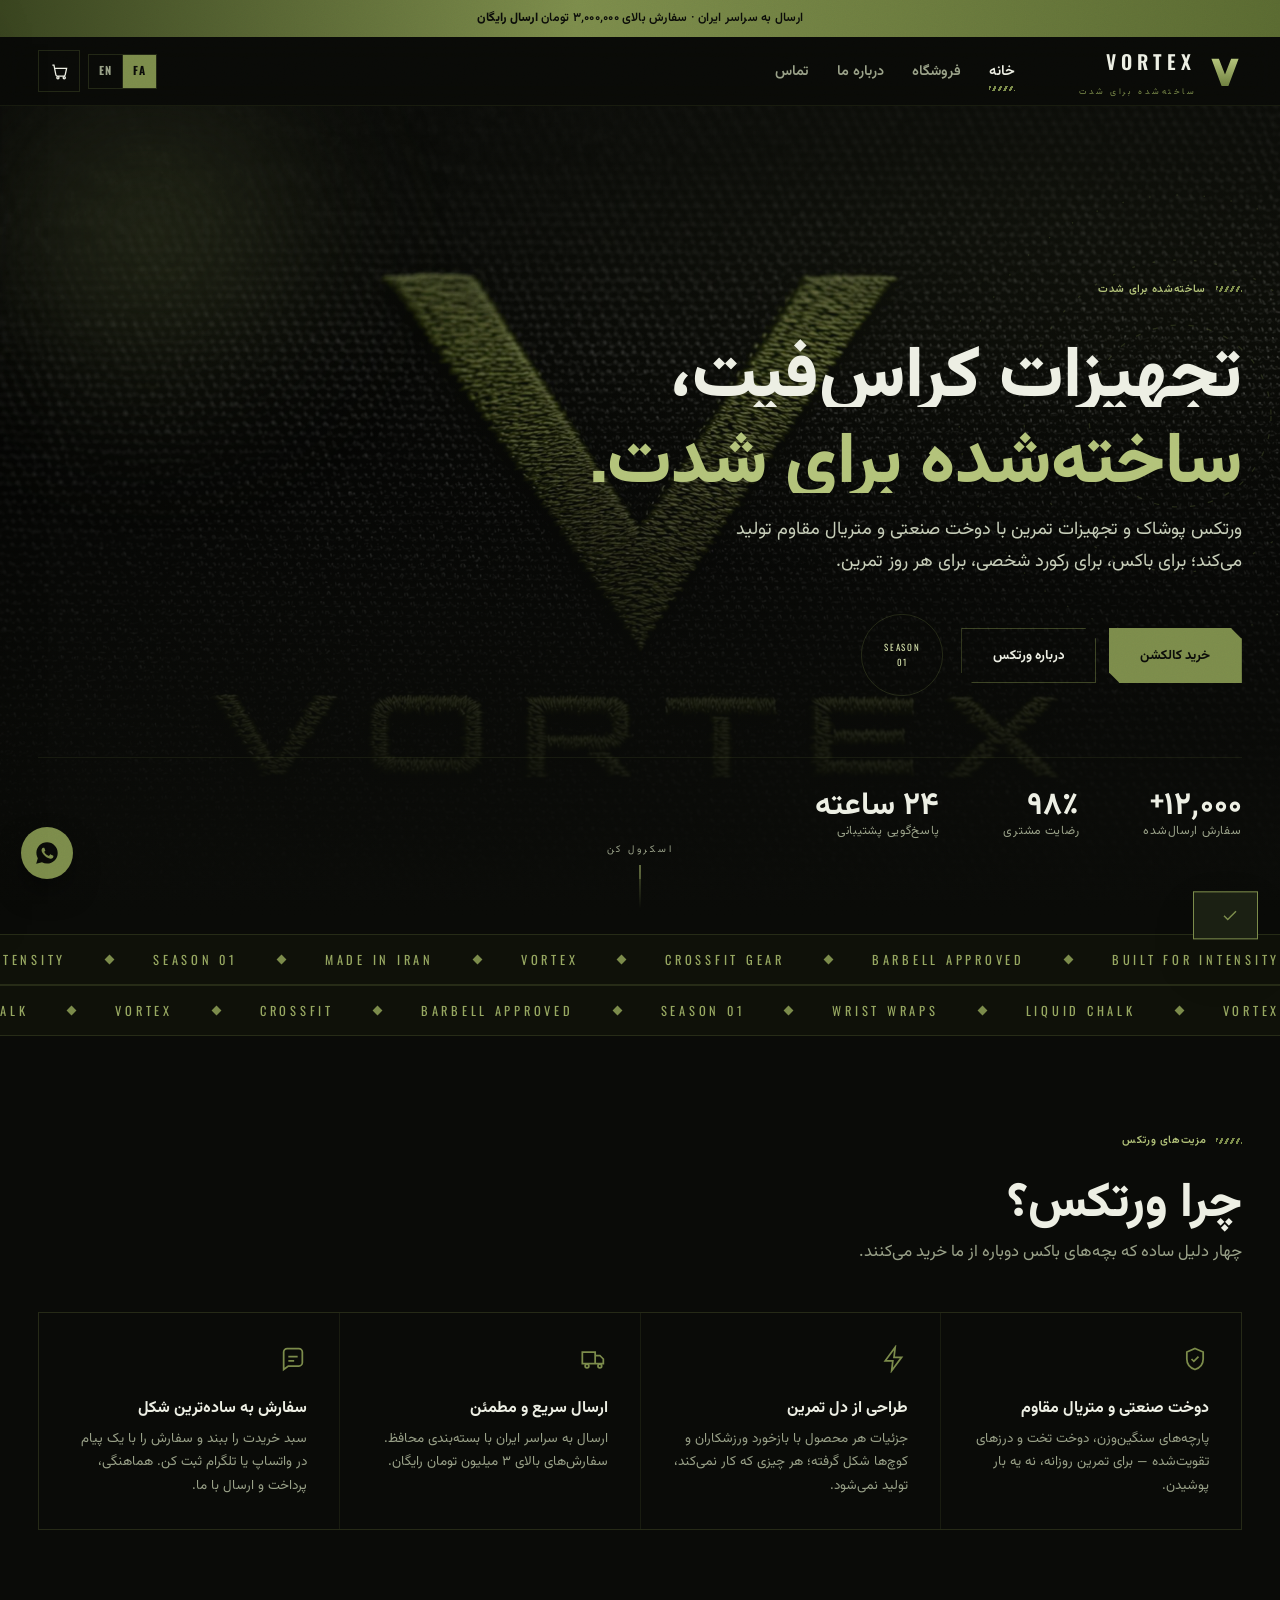
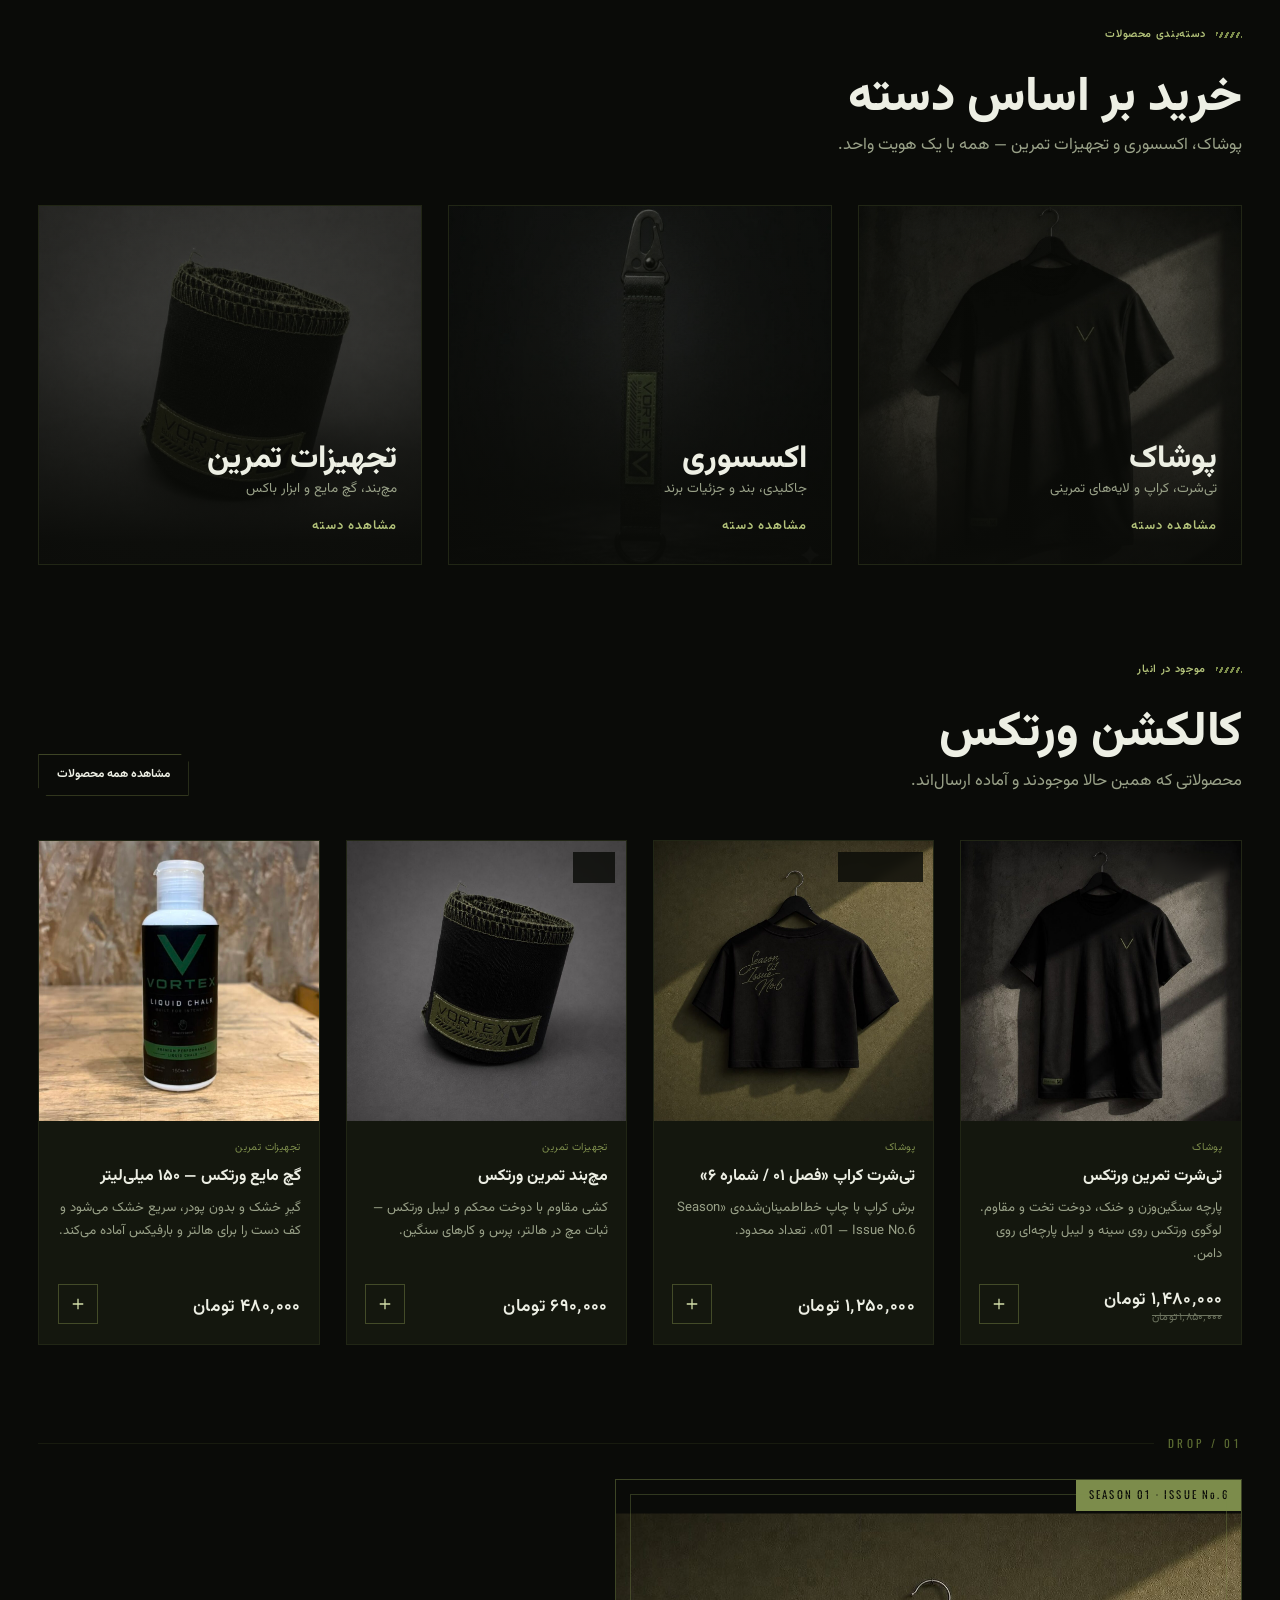
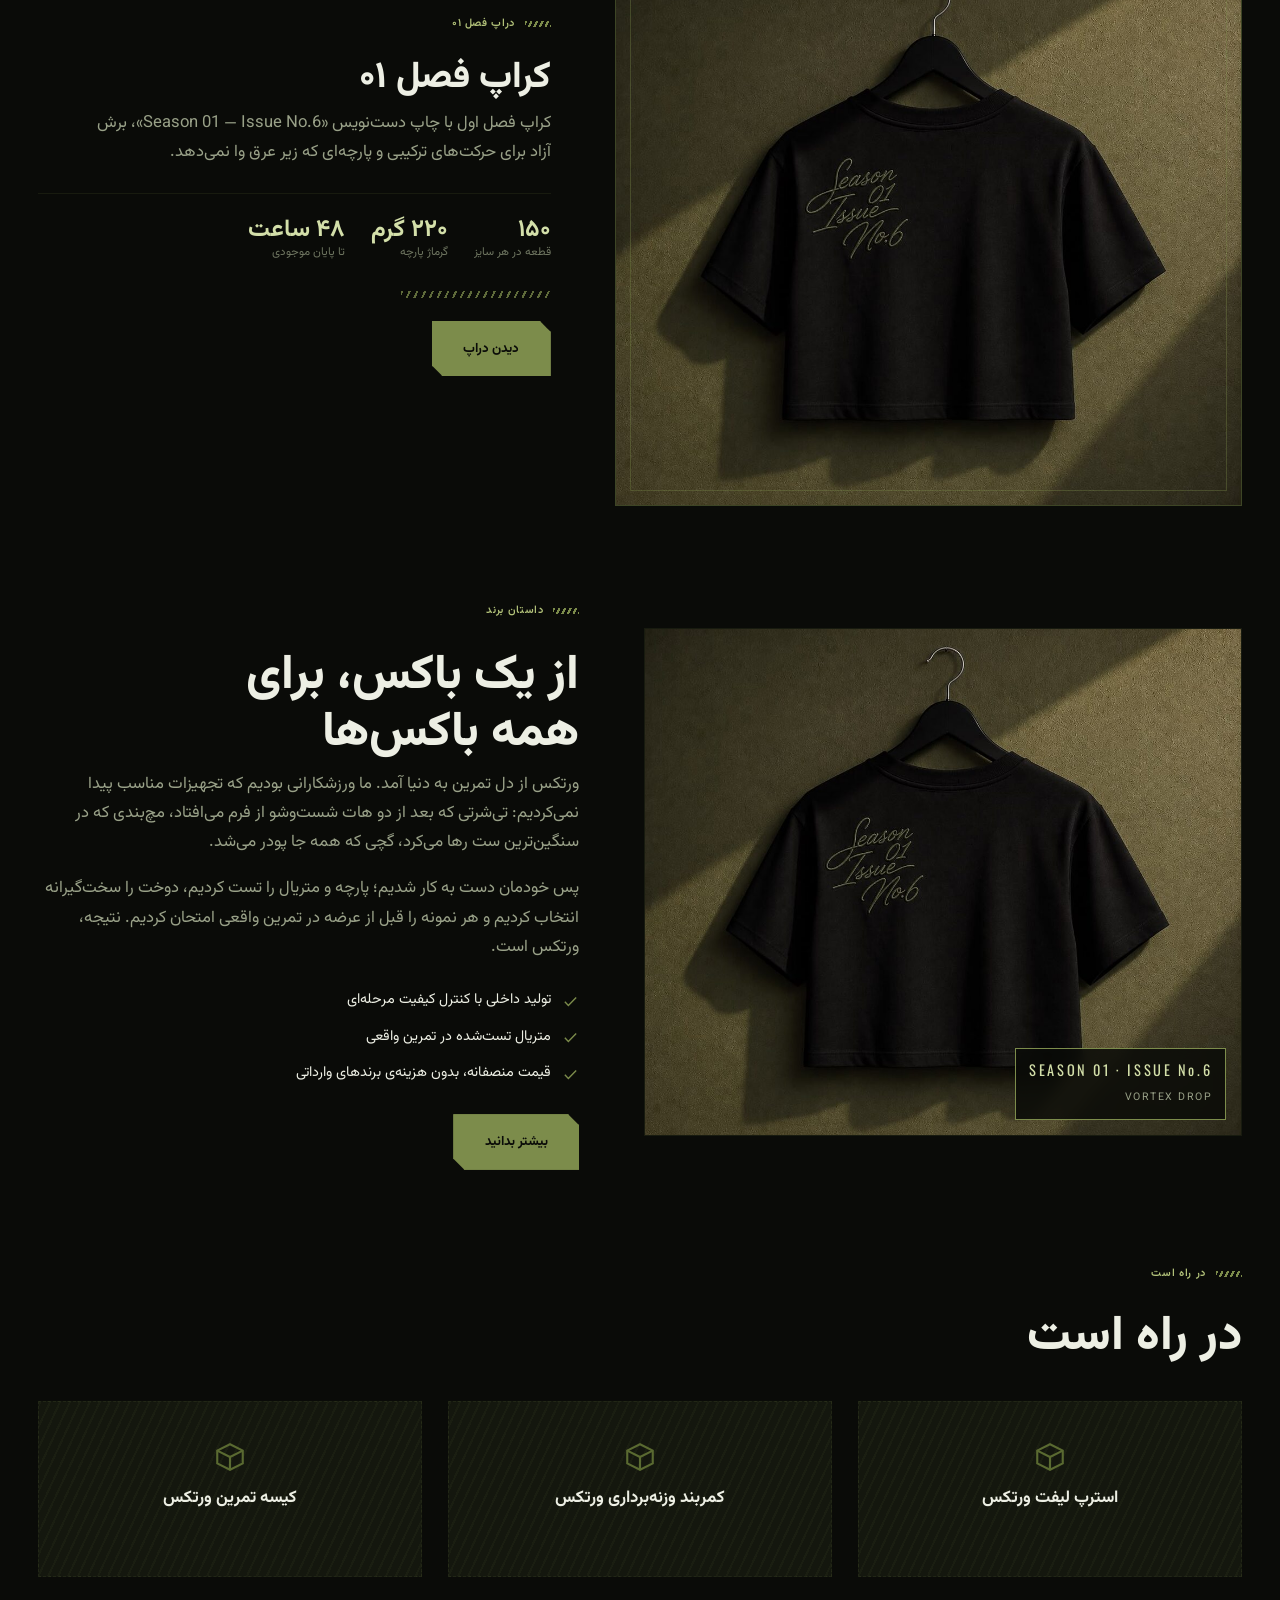
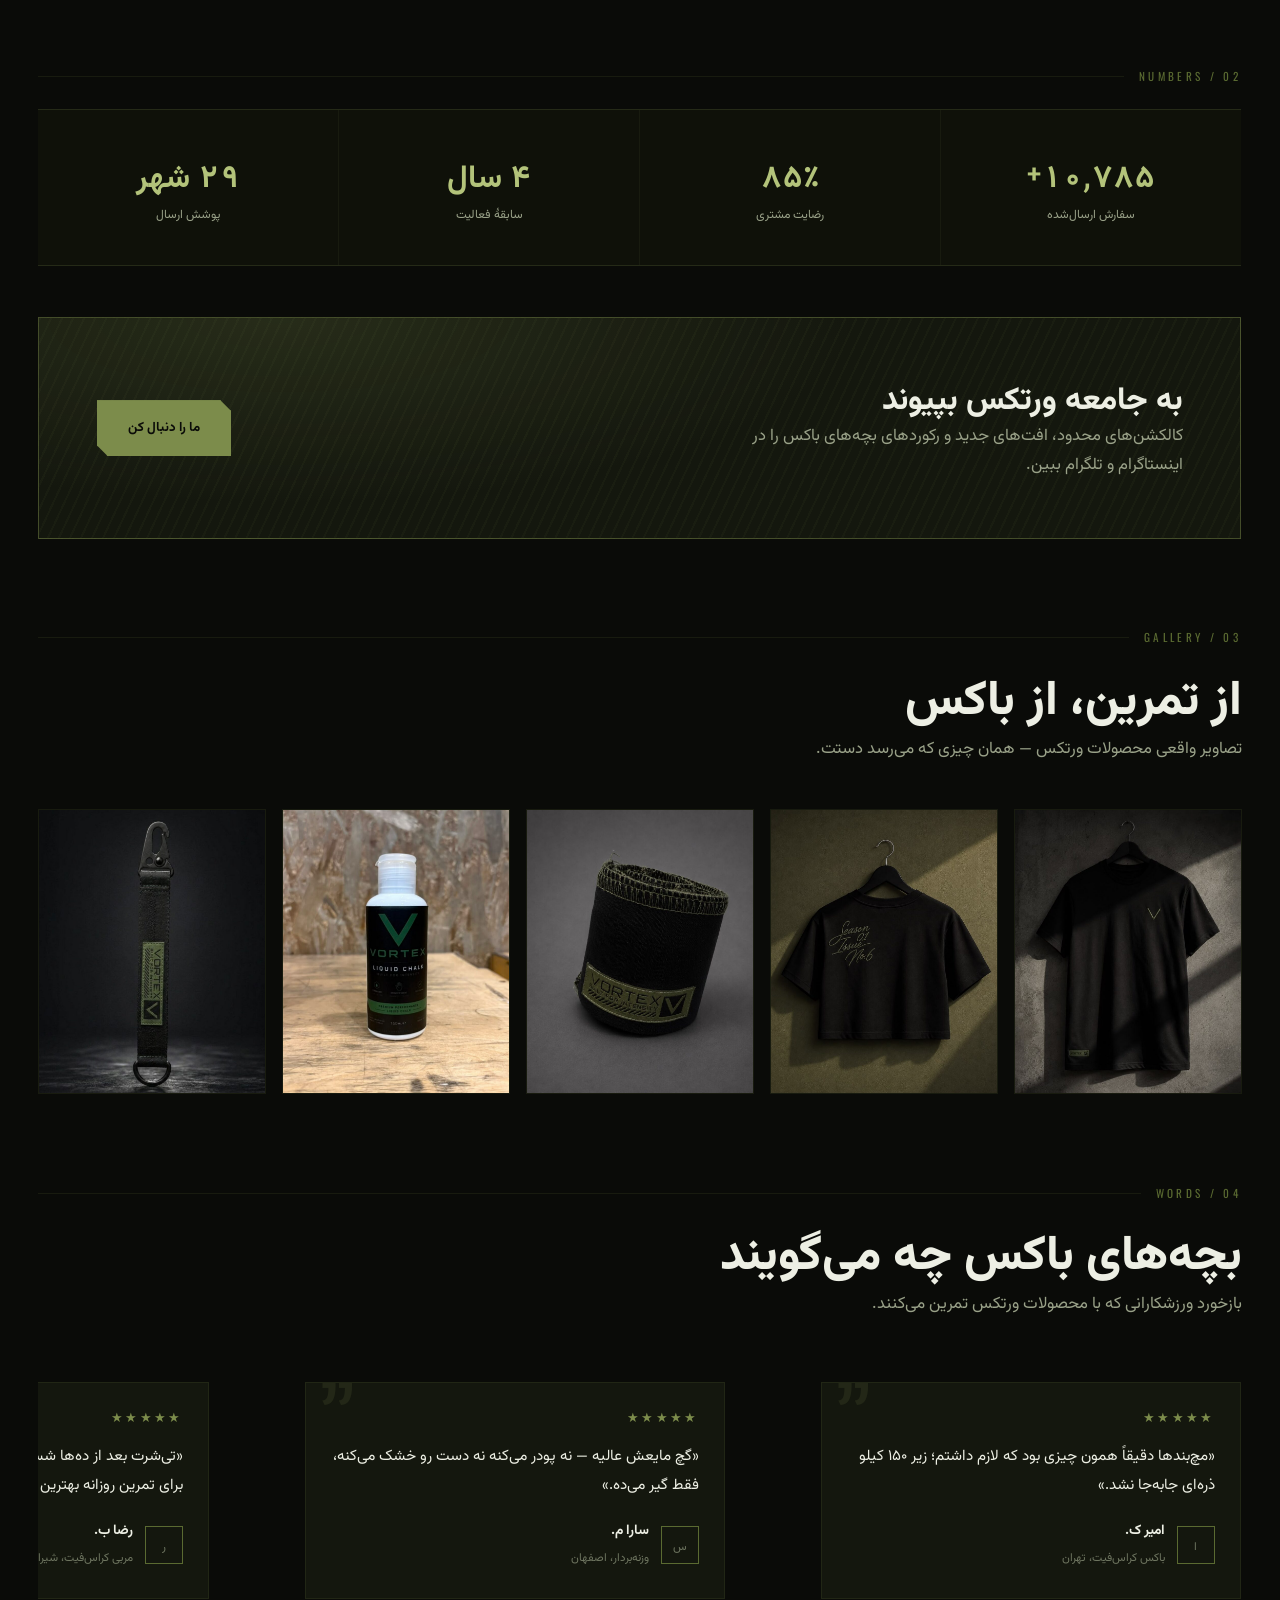
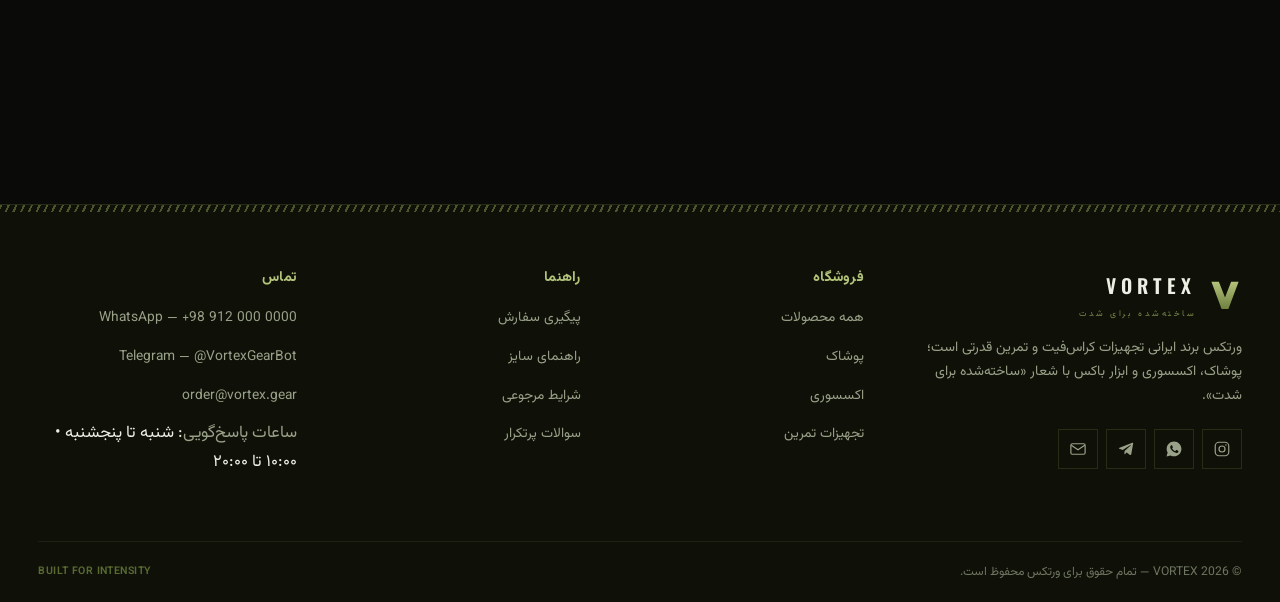
==== commit e8a9848c: "feat(motion): loader, scroll reveals, counters, 3D tilt, custom cursor, drop spotlight, gallery, tes" ====
--- a/public/index.html
+++ b/public/index.html
@@ -21,11 +21,22 @@
 <meta name="twitter:description" content="تجهیزات و پوشاک کراس‌فیت ورتکس: تی‌شرت تمرین، مچ‌بند، گچ مایع و اکسسوری. سفارش سریع از واتساپ و تلگرام.">
 <meta name="twitter:image" content="https://vortexgear.ir/assets/img/hero.jpg">
 <link rel="stylesheet" href="assets/css/style.css">
+<link rel="stylesheet" href="assets/css/motion.css">
 </head>
 <body data-page="home"
       data-title-fa="ورتکس | تجهیزات کراس‌فیت — ساخته‌شده برای شدت"
       data-title-en="VORTEX | CrossFit gear — built for intensity">
 
+<!-- لودر برند (با لوگوی ورتکس) -->
+<div id="vx-loader" aria-hidden="true">
+  <div class="vx-load-inner">
+    <svg class="vx-load-mark" viewBox="0 0 100 100"><path d="M12 16h20l18 44 18-44h20L58 90H42L12 16z"/></svg>
+    <div class="vx-load-word">Vortex</div>
+    <div class="vx-load-bar"><i></i></div>
+  </div>
+</div>
+<div id="vx-progress" aria-hidden="true"></div>
+
 <div id="site-header"></div>
 
 <main>
@@ -35,6 +46,14 @@
     <div class="hero-media">
       <img src="assets/img/hero.jpg" alt="تی‌شرت تمرین ورتکس روی دیوار بتنی" fetchpriority="high">
     </div>
+    <div class="glow-blob" style="width:420px;height:420px;top:-80px;inset-inline-end:-60px"></div>
+    <svg class="vx-swirl" viewBox="0 0 400 400" style="width:520px;height:520px;top:6%;inset-inline-start:-160px" aria-hidden="true">
+      <g fill="none" stroke="#7C8C4B" stroke-width="1" opacity=".5">
+        <circle class="ring" cx="200" cy="200" r="70" stroke-dasharray="4 10"/>
+        <circle class="ring" cx="200" cy="200" r="120" stroke-dasharray="2 14"/>
+        <circle class="ring" cx="200" cy="200" r="170" stroke-dasharray="1 20"/>
+      </g>
+    </svg>
     <div class="container hero-inner">
       <span class="eyebrow" data-i18n="hero_eyebrow">ساخته‌شده برای شدت</span>
       <h1 class="display" data-i18n-html="hero_title">تجهیزات کراس‌فیت،<br><em>ساخته‌شده برای شدت.</em></h1>
@@ -42,6 +61,16 @@
       <div class="hero-cta">
         <a class="btn" href="shop.html" data-i18n="hero_cta1">خرید کالکشن</a>
         <a class="btn btn--ghost" href="about.html" data-i18n="hero_cta2">درباره ورتکس</a>
+        <div class="rot-badge" aria-hidden="true">
+          <svg viewBox="0 0 120 120">
+            <defs><path id="vxcir" d="M60,60 m-45,0 a45,45 0 1,1 90,0 a45,45 0 1,1 -90,0"/></defs>
+            <circle cx="60" cy="60" r="53" fill="none" stroke="rgba(124,140,75,.32)"/>
+            <text font-size="9.6" letter-spacing="3.1" fill="#B3C37A" font-family="Oswald, sans-serif">
+              <textPath href="#vxcir" startOffset="0">BUILT FOR INTENSITY · VORTEX · </textPath>
+            </text>
+          </svg>
+          <span class="core">SEASON<br>01</span>
+        </div>
       </div>
       <div class="hero-stats">
         <div><strong data-i18n="stat1v">۱۲٬۰۰۰+</strong><span data-i18n="stat1l">سفارش ارسال‌شده</span></div>
@@ -49,6 +78,7 @@
         <div><strong data-i18n="stat3v">۲۴ ساعته</strong><span data-i18n="stat3l">پاسخ‌گویی پشتیبانی</span></div>
       </div>
     </div>
+    <div class="scroll-cue"><span data-i18n="scroll_hint">اسکرول کن</span><i></i></div>
   </section>
 
   <!-- ==================== MARQUEE ==================== -->
@@ -61,15 +91,24 @@
     </div>
   </div>
 
+  <div class="marquee marquee--rev" aria-hidden="true">
+    <div class="marquee-track">
+      <span>Vortex</span><span>Liquid chalk</span><span>Wrist wraps</span><span>Season 01</span>
+      <span>Barbell approved</span><span>CrossFit</span>
+      <span>Vortex</span><span>Liquid chalk</span><span>Wrist wraps</span><span>Season 01</span>
+      <span>Barbell approved</span><span>CrossFit</span>
+    </div>
+  </div>
+
   <!-- ==================== WHY ==================== -->
   <section class="section">
     <div class="container">
-      <div class="section-head reveal">
+      <div class="section-head reveal" data-reveal="up">
         <span class="eyebrow" data-i18n="kick_why">مزیت‌های ورتکس</span>
         <h2 class="display" data-i18n="why_title">چرا ورتکس؟</h2>
         <p data-i18n="why_lead">چهار دلیل ساده که بچه‌های باکس دوباره از ما خرید می‌کنند.</p>
       </div>
-      <div class="feats">
+      <div class="feats" data-stagger="110">
         <div class="feat reveal">
           <svg viewBox="0 0 24 24" fill="none" stroke="currentColor" stroke-width="1.5"><path d="M12 3l7 3v6c0 4.4-3 7.7-7 9-4-1.3-7-4.6-7-9V6l7-3z"/><path d="m9 12 2 2 4-4"/></svg>
           <h3 data-i18n="f1t">دوخت صنعتی و متریال مقاوم</h3>
@@ -102,7 +141,7 @@
         <h2 class="display" data-i18n="cat_title">خرید بر اساس دسته</h2>
         <p data-i18n="cat_lead">پوشاک، اکسسوری و تجهیزات تمرین — همه با یک هویت واحد.</p>
       </div>
-      <div class="grid grid--3">
+      <div class="grid grid--3" data-stagger="130">
         <a class="cat-card reveal" href="shop.html?cat=apparel">
           <img src="assets/img/tee.jpg" alt="پوشاک ورتکس" loading="lazy">
           <div class="cat-inner">
@@ -142,22 +181,49 @@
         </div>
         <a class="btn btn--ghost btn--sm" href="shop.html" data-i18n="view_all">مشاهده همه محصولات</a>
       </div>
-      <div class="grid grid--4" id="featured-grid"></div>
+      <div class="grid grid--4" id="featured-grid" data-stagger="110"></div>
+    </div>
+  </section>
+
+
+  <!-- ==================== DROP SPOTLIGHT ==================== -->
+  <section class="section" style="padding-top:0">
+    <div class="container">
+      <div class="num-kicker" data-reveal="up"><span>01 / DROP</span></div>
+      <div class="spot" style="margin-top:1.6rem">
+        <div class="spot-media mask-img" data-reveal="scale">
+          <span class="stamp">SEASON 01 · ISSUE No.6</span>
+          <img src="assets/img/crop-tee.jpg" alt="تی‌شرت کراپ ورتکس — Season 01 Issue No.6" loading="lazy" data-parallax="0.05">
+          <span class="frame"></span>
+        </div>
+        <div class="spot-body" data-reveal="left">
+          <span class="eyebrow" data-i18n="drop_kicker">دراپ فصل ۰۱</span>
+          <h2 class="display" data-i18n="drop_title">کراپ فصل ۰۱</h2>
+          <p class="desc" data-i18n="drop_text">کراپ فصل اول با چاپ دست‌نویس «Season 01 — Issue No.6»، برش آزاد برای حرکت‌های ترکیبی و پارچه‌ای که زیر عرق وا نمی‌دهد.</p>
+          <div class="spot-facts">
+            <div><b data-i18n="drop_f1v">۱۵۰</b><span data-i18n="drop_f1l">قطعه در هر سایز</span></div>
+            <div><b data-i18n="drop_f2v">۲۲۰ گرم</b><span data-i18n="drop_f2l">گرماژ پارچه</span></div>
+            <div><b data-i18n="drop_f3v">۴۸ ساعت</b><span data-i18n="drop_f3l">تا پایان موجودی</span></div>
+          </div>
+          <div class="hatch-live" style="width:150px;margin:1.6rem 0 1.4rem"></div>
+          <a class="btn" href="shop.html?cat=apparel" data-i18n="drop_cta">دیدن دراپ</a>
+        </div>
+      </div>
     </div>
   </section>
 
   <!-- ==================== STORY ==================== -->
   <section class="section" style="padding-top:0">
     <div class="container">
-      <div class="split">
-        <div class="split-media reveal">
+      <div class="split" data-stagger="140">
+        <div class="split-media reveal mask-img" data-reveal="scale">
           <img src="assets/img/crop-tee.jpg" alt="تی‌شرت کراپ ورتکس — Season 01 / Issue No.6" loading="lazy">
           <div class="tag">
             <span>SEASON 01 · ISSUE No.6</span>
             <small>Vortex drop</small>
           </div>
         </div>
-        <div class="split-body reveal">
+        <div class="split-body reveal" data-reveal="left">
           <span class="eyebrow" data-i18n="story_eyebrow">داستان برند</span>
           <h2 class="display" data-i18n="story_title">از یک باکس، برای همه باکس‌ها</h2>
           <p data-i18n="story_p1">ورتکس از دل تمرین به دنیا آمد. ما ورزشکارانی بودیم که تجهیزات مناسب پیدا نمی‌کردیم.</p>
@@ -180,14 +246,28 @@
         <span class="eyebrow" data-i18n="kick_soon">در راه است</span>
         <h2 class="display" data-i18n="soon_title">در راه است</h2>
       </div>
-      <div class="grid grid--3" id="soon-grid"></div>
+      <div class="grid grid--3" id="soon-grid" data-stagger="110"></div>
+    </div>
+  </section>
+
+
+  <!-- ==================== NUMBERS ==================== -->
+  <section class="section section--tight" style="padding-top:0">
+    <div class="container">
+      <div class="num-kicker" data-reveal="up" style="margin-bottom:1.4rem"><span>02 / NUMBERS</span></div>
+      <div class="strip" data-reveal="up">
+        <div><strong class="count" data-count="12500" data-suffix-fa="+" data-suffix-en="+">۰</strong><span data-i18n="stat1l">سفارش ارسال‌شده</span></div>
+        <div><strong class="count" data-count="98" data-suffix-fa="٪" data-suffix-en="%">۰</strong><span data-i18n="stat2l">رضایت مشتری</span></div>
+        <div><strong class="count" data-count="5" data-suffix-fa=" سال" data-suffix-en=" yrs">۰</strong><span data-i18n="num_years">سابقهٔ فعالیت</span></div>
+        <div><strong class="count" data-count="34" data-suffix-fa=" شهر" data-suffix-en=" cities">۰</strong><span data-i18n="num_cities">پوشش ارسال</span></div>
+      </div>
     </div>
   </section>
 
   <!-- ==================== COMMUNITY CTA ==================== -->
   <section class="section" style="padding-top:0">
     <div class="container">
-      <div class="cta-band reveal">
+      <div class="cta-band reveal" data-reveal="up">
         <div>
           <h2 class="display" data-i18n="band_title">به جامعه ورتکس بپیوند</h2>
           <p data-i18n="band_text">کالکشن‌های محدود، افت‌های جدید و رکوردهای بچه‌های باکس را در اینستاگرام و تلگرام ببین.</p>
@@ -195,6 +275,53 @@
         <div style="display:flex;gap:.7rem;flex-wrap:wrap">
           <a class="btn" id="band-ig" href="#" target="_blank" rel="noopener" data-i18n="band_cta">ما را دنبال کن</a>
         </div>
+      </div>
+    </div>
+  </section>
+
+
+  <!-- ==================== GALLERY ==================== -->
+  <section class="section" style="padding-top:0">
+    <div class="container">
+      <div class="num-kicker" data-reveal="up"><span>03 / GALLERY</span></div>
+      <div class="section-head" data-reveal="up" style="margin-top:1rem">
+        <h2 class="display" data-i18n="gal_title">از تمرین، از باکس</h2>
+        <p data-i18n="gal_lead">تصاویر واقعی محصولات ورتکس — همان چیزی که می‌رسد دستت.</p>
+      </div>
+      <div style="display:grid;grid-template-columns:repeat(auto-fit,minmax(210px,1fr));gap:1rem" data-stagger="100">
+        <a class="gal" href="shop.html?cat=apparel" data-reveal="up"><img src="assets/img/tee.jpg" alt="تی‌شرت ورتکس" loading="lazy"><span class="cap"><b data-i18n="gal_1">تی‌شرت تمرین</b></span></a>
+        <a class="gal" href="shop.html?cat=apparel" data-reveal="up"><img src="assets/img/crop-tee.jpg" alt="کراپ ورتکس" loading="lazy"><span class="cap"><b data-i18n="gal_2">کراپ Season 01</b></span></a>
+        <a class="gal" href="shop.html?cat=gear" data-reveal="up"><img src="assets/img/wrist-wraps.jpg" alt="مچ‌بند ورتکس" loading="lazy"><span class="cap"><b data-i18n="gal_3">مچ‌بند تمرین</b></span></a>
+        <a class="gal" href="shop.html?cat=gear" data-reveal="up"><img src="assets/img/liquid-chalk.jpg" alt="گچ مایع ورتکس" loading="lazy"><span class="cap"><b data-i18n="gal_4">گچ مایع ۱۵۰ml</b></span></a>
+        <a class="gal" href="shop.html?cat=accessory" data-reveal="up"><img src="assets/img/keychain.jpg" alt="جاکلیدی ورتکس" loading="lazy"><span class="cap"><b data-i18n="gal_5">بند و جاکلیدی</b></span></a>
+      </div>
+    </div>
+  </section>
+
+  <!-- ==================== TESTIMONIALS ==================== -->
+  <section class="section" style="padding-top:0">
+    <div class="container">
+      <div class="num-kicker" data-reveal="up"><span>04 / WORDS</span></div>
+      <div class="section-head" data-reveal="up" style="margin-top:1rem">
+        <h2 class="display" data-i18n="testi_title">بچه‌های باکس چه می‌گویند</h2>
+        <p data-i18n="testi_lead">بازخورد ورزشکارانی که با محصولات ورتکس تمرین می‌کنند.</p>
+      </div>
+      <div class="quotes" data-reveal="up" data-stagger="120">
+        <blockquote class="quote">
+          <span class="stars">★★★★★</span>
+          <p data-i18n="t1">«مچ‌بندها دقیقاً همون چیزی بود که لازم داشتم؛ زیر ۱۵۰ کیلو ذره‌ای جابه‌جا نشد.»</p>
+          <div class="who"><span class="av">ا</span><div><b data-i18n="t1n">امیر ک.</b><span data-i18n="t1r">باکس کراس‌فیت، تهران</span></div></div>
+        </blockquote>
+        <blockquote class="quote">
+          <span class="stars">★★★★★</span>
+          <p data-i18n="t2">«گچ مایعش عالیه — نه پودر می‌کنه نه دست رو خشک می‌کنه، فقط گیر می‌ده.»</p>
+          <div class="who"><span class="av">س</span><div><b data-i18n="t2n">سارا م.</b><span data-i18n="t2r">وزنه‌بردار، اصفهان</span></div></div>
+        </blockquote>
+        <blockquote class="quote">
+          <span class="stars">★★★★★</span>
+          <p data-i18n="t3">«تی‌شرت بعد از ده‌ها شست‌وشو هم فرمش رو حفظ کرده؛ برای تمرین روزانه بهترین انتخاب بوده.»</p>
+          <div class="who"><span class="av">ر</span><div><b data-i18n="t3n">رضا ب.</b><span data-i18n="t3r">مربی کراس‌فیت، شیراز</span></div></div>
+        </blockquote>
       </div>
     </div>
   </section>
@@ -207,6 +334,7 @@
 <script src="assets/js/products.js"></script>
 <script src="assets/js/i18n.js"></script>
 <script src="assets/js/app.js"></script>
+<script src="assets/js/motion.js"></script>
 <script>
   // fill social CTA from config
   document.getElementById('band-ig').href = 'https://instagram.com/' + VORTEX.config.instagram;
--- a/public/assets/css/motion.css
+++ b/public/assets/css/motion.css
@@ -0,0 +1,289 @@
+/* ==========================================================================
+   VORTEX — MOTION & GRAPHICS LAYER
+   لایهٔ انیمیشن و جلوه‌های بصری — جدا از استایل اصلی تا سایت سبک بماند
+   همهٔ افکت‌ها با prefers-reduced-motion سازگارند.
+   ========================================================================== */
+
+/* ---------- ۱) لودر با لوگوی ورتکس -------------------------------------- */
+#vx-loader{
+  position:fixed;inset:0;z-index:200;background:var(--bg);
+  display:grid;place-items:center;gap:0;
+  transition:opacity .55s var(--ease),visibility .55s;
+}
+#vx-loader.done{opacity:0;visibility:hidden}
+.vx-load-inner{display:grid;justify-items:center;gap:1.1rem}
+.vx-load-mark{width:74px;height:74px;overflow:visible}
+.vx-load-mark path{
+  fill:none;stroke:var(--olive);stroke-width:7;stroke-linejoin:round;stroke-linecap:round;
+  stroke-dasharray:260;stroke-dashoffset:260;
+  animation:vxDraw 1.05s var(--ease) forwards;
+}
+@keyframes vxDraw{to{stroke-dashoffset:0}}
+.vx-load-word{
+  font-family:var(--font-display);font-size:1.05rem;letter-spacing:.42em;text-indent:.42em;
+  color:var(--text);text-transform:uppercase;opacity:0;animation:vxFade .6s .35s var(--ease) forwards;
+}
+.vx-load-bar{width:174px;height:2px;background:rgba(124,140,75,.18);overflow:hidden;margin-top:.2rem}
+.vx-load-bar i{display:block;height:100%;width:40%;background:var(--olive);
+  animation:vxLoad 1.15s var(--ease) infinite}
+@keyframes vxLoad{0%{transform:translateX(-110%)}100%{transform:translateX(320%)}}
+@keyframes vxFade{to{opacity:1}}
+
+/* ---------- ۲) نوار پیشرفت اسکرول --------------------------------------- */
+#vx-progress{
+  position:fixed;top:0;inset-inline:0;height:2px;z-index:150;pointer-events:none;
+  background:linear-gradient(90deg,var(--olive-700),var(--olive-300),var(--olive));
+  transform-origin:0 50%;transform:scaleX(0);
+}
+html[dir="rtl"] #vx-progress{transform-origin:100% 50%}
+
+/* ---------- ۳) کرسر سفارشی (فقط دسکتاپ با ماوس) ------------------------- */
+@media (hover:hover) and (pointer:fine){
+  html.vx-cursor-on,html.vx-cursor-on a,html.vx-cursor-on button{cursor:none}
+  #vx-cursor{
+    position:fixed;top:0;left:0;z-index:180;pointer-events:none;
+    width:26px;height:26px;margin:-13px 0 0 -13px;
+    border:1px solid rgba(124,140,75,.85);
+    transform:rotate(45deg);transition:width .25s var(--ease),height .25s var(--ease),
+      background .25s var(--ease),opacity .3s;opacity:0;
+  }
+  #vx-cursor.on{opacity:1}
+  #vx-cursor.grow{width:54px;height:54px;margin:-27px 0 0 -27px;background:rgba(124,140,75,.14)}
+  #vx-cursor-dot{
+    position:fixed;top:0;left:0;z-index:181;pointer-events:none;width:5px;height:5px;margin:-2.5px 0 0 -2.5px;
+    background:var(--olive-300);border-radius:50%;opacity:0;transition:opacity .3s
+  }
+  #vx-cursor-dot.on{opacity:1}
+}
+
+/* ---------- ۴) سیستم ریویل (ورود المان‌ها با اسکرول) -------------------- */
+[data-reveal]{opacity:0;will-change:transform,opacity;
+  transition:opacity .85s var(--ease),transform .85s var(--ease),clip-path .9s var(--ease);
+  transition-delay:var(--d,0ms)}
+[data-reveal="up"]{transform:translateY(38px)}
+[data-reveal="down"]{transform:translateY(-26px)}
+[data-reveal="left"]{transform:translateX(42px)}
+[data-reveal="right"]{transform:translateX(-42px)}
+[data-reveal="scale"]{transform:scale(.93)}
+[data-reveal="clip"]{opacity:1;clip-path:inset(0 0 100% 0)}
+[data-reveal="clip-x"]{opacity:1;clip-path:inset(0 100% 0 0)}
+html[dir="rtl"] [data-reveal="clip-x"]{clip-path:inset(0 0 0 100%)}
+[data-reveal].in{opacity:1;transform:none;clip-path:inset(0 0 0 0)}
+
+/* خط‌های تقسیم‌کننده که با اسکرول «کشیده» می‌شوند */
+.vx-line{height:1px;background:var(--line-strong);transform:scaleX(0);transform-origin:0 50%;
+  transition:transform 1.1s var(--ease)}
+html[dir="rtl"] .vx-line{transform-origin:100% 50%}
+.vx-line.in{transform:scaleX(1)}
+
+/* ---------- ۵) ریز‌انیمیشن‌ها -------------------------------------------- */
+/* دکمه: درخشش عبوری */
+.btn{overflow:hidden;isolation:isolate}
+.btn::after{
+  content:"";position:absolute;inset:0;z-index:-1;
+  background:linear-gradient(105deg,transparent 20%,rgba(255,255,255,.42) 50%,transparent 80%);
+  transform:translateX(-130%);transition:transform .75s var(--ease);
+}
+html[dir="rtl"] .btn::after{transform:translateX(130%)}
+.btn:hover::after{transform:translateX(130%)}
+html[dir="rtl"] .btn:hover::after{transform:translateX(-130%)}
+
+/* آیکون دکمه: حرکت ریز */
+.btn svg{transition:transform .3s var(--ease)}
+.btn:hover svg{transform:translateY(-1px) scale(1.06)}
+
+/* اعداد شمارنده */
+.count{font-variant-numeric:tabular-nums;display:inline-block}
+
+/* کارت محصول: تیلت سه‌بعدی + درخشش */
+.card,.cat-card{transform-style:preserve-3d}
+.tilt-glare{
+  position:absolute;inset:0;z-index:4;pointer-events:none;opacity:0;transition:opacity .3s;
+  background:radial-gradient(220px circle at var(--gx,50%) var(--gy,50%),rgba(179,195,122,.20),transparent 62%);
+}
+.card:hover .tilt-glare,.cat-card:hover .tilt-glare{opacity:1}
+
+/* ستارهٔ چرخان «ورتکس» — گرافیک پس‌زمینه */
+.vx-swirl{position:absolute;pointer-events:none;opacity:.5;z-index:-1}
+.vx-swirl .ring{transform-origin:50% 50%;animation:vxSpin 26s linear infinite}
+.vx-swirl .ring:nth-child(2){animation-duration:34s;animation-direction:reverse}
+.vx-swirl .ring:nth-child(3){animation-duration:46s}
+@keyframes vxSpin{to{transform:rotate(360deg)}}
+
+/* لکه‌های نور سبز با حرکت آرام */
+.glow-blob{
+  position:absolute;border-radius:50%;pointer-events:none;z-index:-1;filter:blur(70px);
+  background:radial-gradient(circle,rgba(124,140,75,.30),transparent 68%);
+  animation:blobFloat 16s ease-in-out infinite alternate;
+}
+@keyframes blobFloat{
+  from{transform:translate3d(0,0,0) scale(1)}
+  to{transform:translate3d(28px,-34px,0) scale(1.12)}
+}
+
+/* نشانگر اسکرول در هیرو */
+.scroll-cue{
+  position:absolute;bottom:1.6rem;inset-inline-start:50%;transform:translateX(-50%);
+  display:grid;justify-items:center;gap:.5rem;color:var(--muted);z-index:3
+}
+html[dir="rtl"] .scroll-cue{transform:translateX(50%)}
+.scroll-cue span{font-size:.62rem;letter-spacing:.28em;text-transform:uppercase;font-family:var(--font-display)}
+.scroll-cue i{display:block;width:1px;height:44px;background:linear-gradient(var(--olive),transparent);
+  position:relative;overflow:hidden}
+.scroll-cue i::after{content:"";position:absolute;inset-inline:0;height:14px;background:var(--olive-300);
+  animation:cueMove 2.1s var(--ease) infinite}
+@keyframes cueMove{0%{transform:translateY(-16px)}100%{transform:translateY(46px)}}
+
+/* هیرو: تایپوگرافی با پوشش متحرک */
+.hero h1 .line-mask{display:block;overflow:hidden}
+.hero h1 .line-mask>span{display:block;transform:translateY(105%);
+  animation:lineUp .95s var(--ease) forwards;animation-delay:var(--d,120ms)}
+@keyframes lineUp{to{transform:translateY(0)}}
+.hero .eyebrow,.hero-lead,.hero-cta,.hero-stats{opacity:0;animation:fadeUp .9s var(--ease) forwards}
+.hero .eyebrow{animation-delay:.15s}
+.hero-lead{animation-delay:.5s}
+.hero-cta{animation-delay:.62s}
+.hero-stats{animation-delay:.74s}
+@keyframes fadeUp{from{opacity:0;transform:translateY(22px)}to{opacity:1;transform:none}}
+
+/* خط هاشور متحرک */
+.hatch-live{
+  height:7px;background-image:repeating-linear-gradient(115deg,var(--olive) 0 2px,transparent 2px 7px);
+  background-size:200% 100%;animation:hatchSlide 3.4s linear infinite;opacity:.75
+}
+@keyframes hatchSlide{to{background-position:40px 0}}
+
+/* مارکی: توقف روی هاور + ردیف معکوس */
+.marquee:hover .marquee-track{animation-play-state:paused}
+.marquee--rev .marquee-track{animation-direction:reverse}
+
+/* گالری: هاور با زوم و برچسب */
+.gal{position:relative;overflow:hidden;border:1px solid var(--line-soft);aspect-ratio:4/5;display:block}
+.gal img{width:100%;height:100%;object-fit:cover;transition:transform 1.1s var(--ease),filter .5s;
+  filter:saturate(.9)}
+.gal:hover img{transform:scale(1.08) rotate(.6deg);filter:saturate(1.05)}
+.gal .cap{
+  position:absolute;inset-inline:0;bottom:0;padding:1rem;z-index:2;
+  background:linear-gradient(to top,rgba(10,11,8,.92),transparent);
+  transform:translateY(8px);opacity:0;transition:.45s var(--ease)
+}
+.gal:hover .cap{transform:none;opacity:1}
+.gal .cap b{font-family:var(--font-display);letter-spacing:.12em;font-size:.8rem;color:var(--olive-200)}
+
+/* اسپات‌لایت دراپ */
+.spot{position:relative;display:grid;grid-template-columns:1.1fr .9fr;gap:clamp(1.5rem,5vw,4rem);align-items:center}
+.spot-media{position:relative;overflow:hidden;border:1px solid var(--line-strong)}
+.spot-media img{width:100%;aspect-ratio:1/1;object-fit:cover;transform:scale(1.06);
+  transition:transform 1.4s var(--ease)}
+.spot-media:hover img{transform:scale(1.12)}
+.spot-media .frame{
+  position:absolute;inset:14px;border:1px solid rgba(124,140,75,.35);pointer-events:none
+}
+.spot-media .stamp{
+  position:absolute;top:-1px;inset-inline-start:-1px;background:var(--olive);color:#0A0B08;
+  font-family:var(--font-display);font-size:.68rem;letter-spacing:.2em;padding:.4rem .8rem
+}
+.spot-body .kicker{color:var(--olive-300)}
+.spot-body h2{font-size:var(--step-3);text-transform:uppercase;margin-top:.7rem}
+html[lang="fa"] .spot-body h2{text-transform:none}
+.spot-body .desc{color:var(--muted);margin-top:1rem;max-width:52ch}
+.spot-facts{display:flex;flex-wrap:wrap;gap:1.6rem;margin-top:1.6rem;padding-top:1.2rem;
+  border-top:1px solid var(--line-soft)}
+.spot-facts b{display:block;font-family:var(--font-display);font-size:1.5rem;color:var(--olive-200);line-height:1}
+.spot-facts span{font-size:.72rem;color:var(--muted-2)}
+
+/* اسلایدر نظرات */
+.quotes{display:flex;gap:1rem;overflow-x:auto;scroll-snap-type:x mandatory;
+  padding-bottom:.6rem;scrollbar-width:thin}
+.quotes::-webkit-scrollbar{height:4px}
+.quotes::-webkit-scrollbar-thumb{background:var(--olive-800)}
+.quote{
+  flex:0 0 min(420px,86%);scroll-snap-align:start;background:var(--surface);
+  border:1px solid var(--line-soft);padding:1.6rem;position:relative;overflow:hidden
+}
+.quote::before{
+  content:"”";position:absolute;top:-1.5rem;inset-inline-end:.8rem;font-family:var(--font-display);
+  font-size:7rem;color:rgba(124,140,75,.14);line-height:1
+}
+.quote p{font-size:.95rem;line-height:1.9;position:relative}
+.quote .who{display:flex;align-items:center;gap:.7rem;margin-top:1.2rem}
+.quote .av{width:38px;height:38px;display:grid;place-items:center;border:1px solid var(--olive-700);
+  color:var(--olive-200);font-family:var(--font-display);font-size:.8rem}
+.quote .who b{display:block;font-size:.86rem}
+.quote .who span{font-size:.72rem;color:var(--muted-2)}
+.quote .stars{color:var(--olive);font-size:.8rem;letter-spacing:.18em;margin-bottom:.7rem;display:block}
+
+/* بخش شماره‌دار */
+.num-kicker{display:flex;align-items:center;gap:.9rem;color:var(--olive-700);
+  font-family:var(--font-display);letter-spacing:.3em;font-size:.7rem}
+.num-kicker::after{content:"";height:1px;flex:1;background:var(--line-soft)}
+
+/* دکمهٔ بازگشت به بالا */
+#to-top{
+  position:fixed;bottom:1.3rem;inset-inline-start:1.3rem;z-index:75;
+  width:46px;height:46px;display:grid;place-items:center;border:1px solid var(--line-strong);
+  background:rgba(10,11,8,.86);color:var(--olive-200);backdrop-filter:blur(8px);
+  opacity:0;visibility:hidden;transform:translateY(12px);transition:.35s var(--ease)
+}
+#to-top.on{opacity:1;visibility:visible;transform:none}
+#to-top:hover{background:var(--olive);color:#0A0B08;border-color:var(--olive)}
+#to-top svg{width:18px;height:18px}
+
+/* گلیچ کوتاه روی تیتر اصلی هنگام هاور */
+.glitch{position:relative;display:inline-block}
+.glitch::before,.glitch::after{
+  content:attr(data-text);position:absolute;inset:0;opacity:0;pointer-events:none
+}
+.glitch:hover::before{opacity:.65;color:#6f8f4a;transform:translate(-2px,-2px);transition:.12s}
+.glitch:hover::after{opacity:.5;color:#a9c46f;transform:translate(2px,2px);transition:.12s}
+
+/* تصویر با ماسک ریویل */
+.mask-img{overflow:hidden}
+.mask-img>img{transform:scale(1.14);transition:transform 1.4s var(--ease)}
+.mask-img.in>img{transform:scale(1)}
+
+/* بج چرخان «built for intensity» */
+.rot-badge{position:relative;width:118px;height:118px;flex:0 0 auto}
+.rot-badge svg{width:100%;height:100%;animation:vxSpin 18s linear infinite}
+.rot-badge .core{
+  position:absolute;inset:0;display:grid;place-items:center;
+  font-family:var(--font-display);font-size:.62rem;letter-spacing:.2em;color:var(--olive-200);text-align:center
+}
+
+/* کارت‌های «خدمات» با آیکون متحرک */
+.feat svg{transition:transform .45s var(--ease),color .3s}
+.feat:hover svg{transform:translateY(-3px) scale(1.08);color:var(--olive-300)}
+.feat{transition:background .4s var(--ease),transform .4s var(--ease)}
+.feat:hover{background:var(--surface);transform:translateY(-3px)}
+
+/* ---------- ۶) موبایل و کم‌کردن افکت‌ها ---------------------------------- */
+@media (max-width:900px){
+  .spot{grid-template-columns:1fr}
+  .scroll-cue{display:none}
+}
+@media (max-width:620px){
+  #vx-progress{height:3px}
+}
+
+/* ---------- ۷) احترام به تنظیمات کاربر ----------------------------------- */
+@media (prefers-reduced-motion:reduce){
+  *,*::before,*::after{animation-duration:.001ms!important;animation-iteration-count:1!important;
+    transition-duration:.001ms!important}
+  [data-reveal]{opacity:1!important;transform:none!important;clip-path:none!important}
+  #vx-loader{display:none}
+  .hero h1 .line-mask>span{transform:none!important}
+  .hero .eyebrow,.hero-lead,.hero-cta,.hero-stats{opacity:1!important}
+}
+
+/* بج چرخان شناور در گوشهٔ هیرو (دسکتاپ) */
+.hero-cta{align-items:center;row-gap:1.2rem}
+.hero-cta .rot-badge{width:92px;height:92px;opacity:0;animation:fadeUp .9s .9s var(--ease) forwards}
+.hero-cta .rot-badge .core{font-size:.56rem}
+@media (max-width:620px){.hero-cta .rot-badge{display:none}}
+
+/* شکست متعادل خط در تیترها + نشکستن عبارت‌های لاتین */
+.spot-body h2,.section-head h2,.cta-band h2,.split-body h2{text-wrap:balance}
+.ltr-part{white-space:nowrap;direction:ltr;unicode-bidi:isolate;display:inline-block}
+
+.spot-body h2{font-size:clamp(1.5rem,1.1rem + 1.5vw,2.45rem);max-width:24ch}
+@media (max-width:620px){.spot-body h2{font-size:1.45rem}}
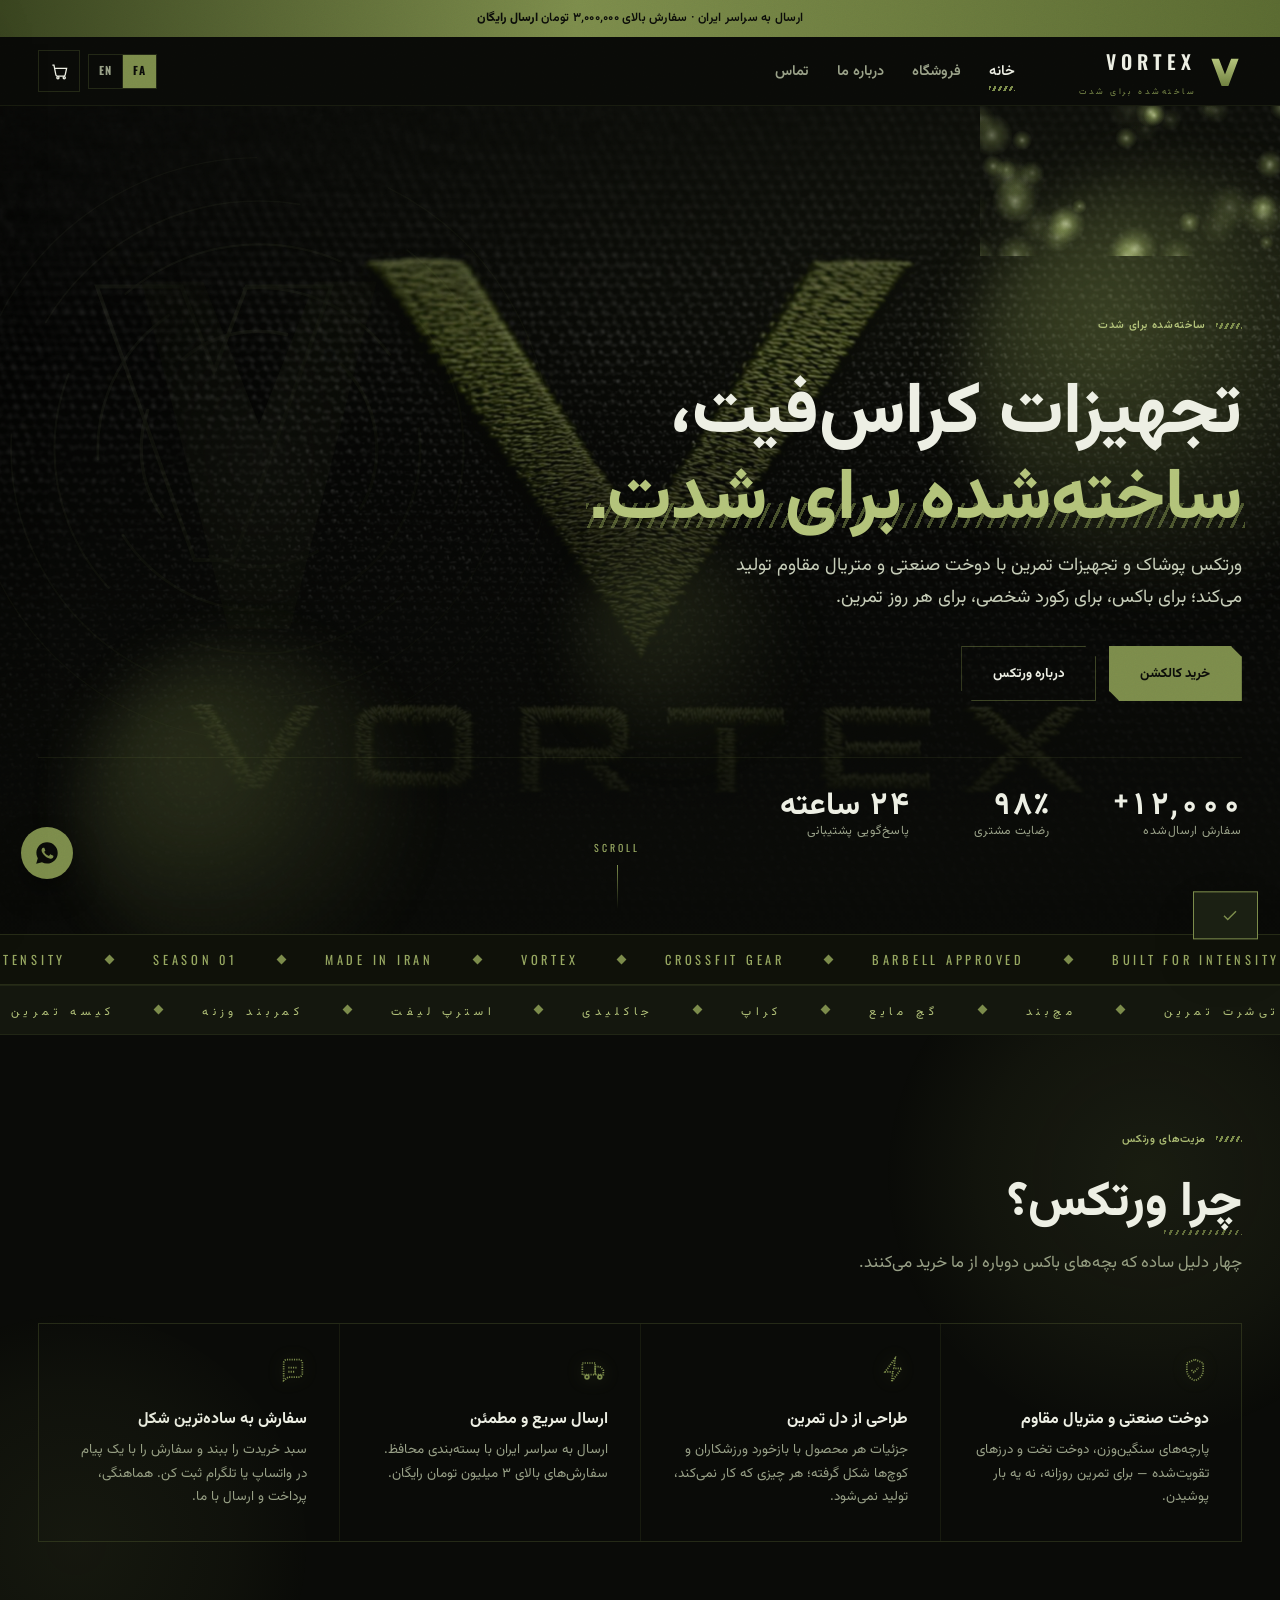
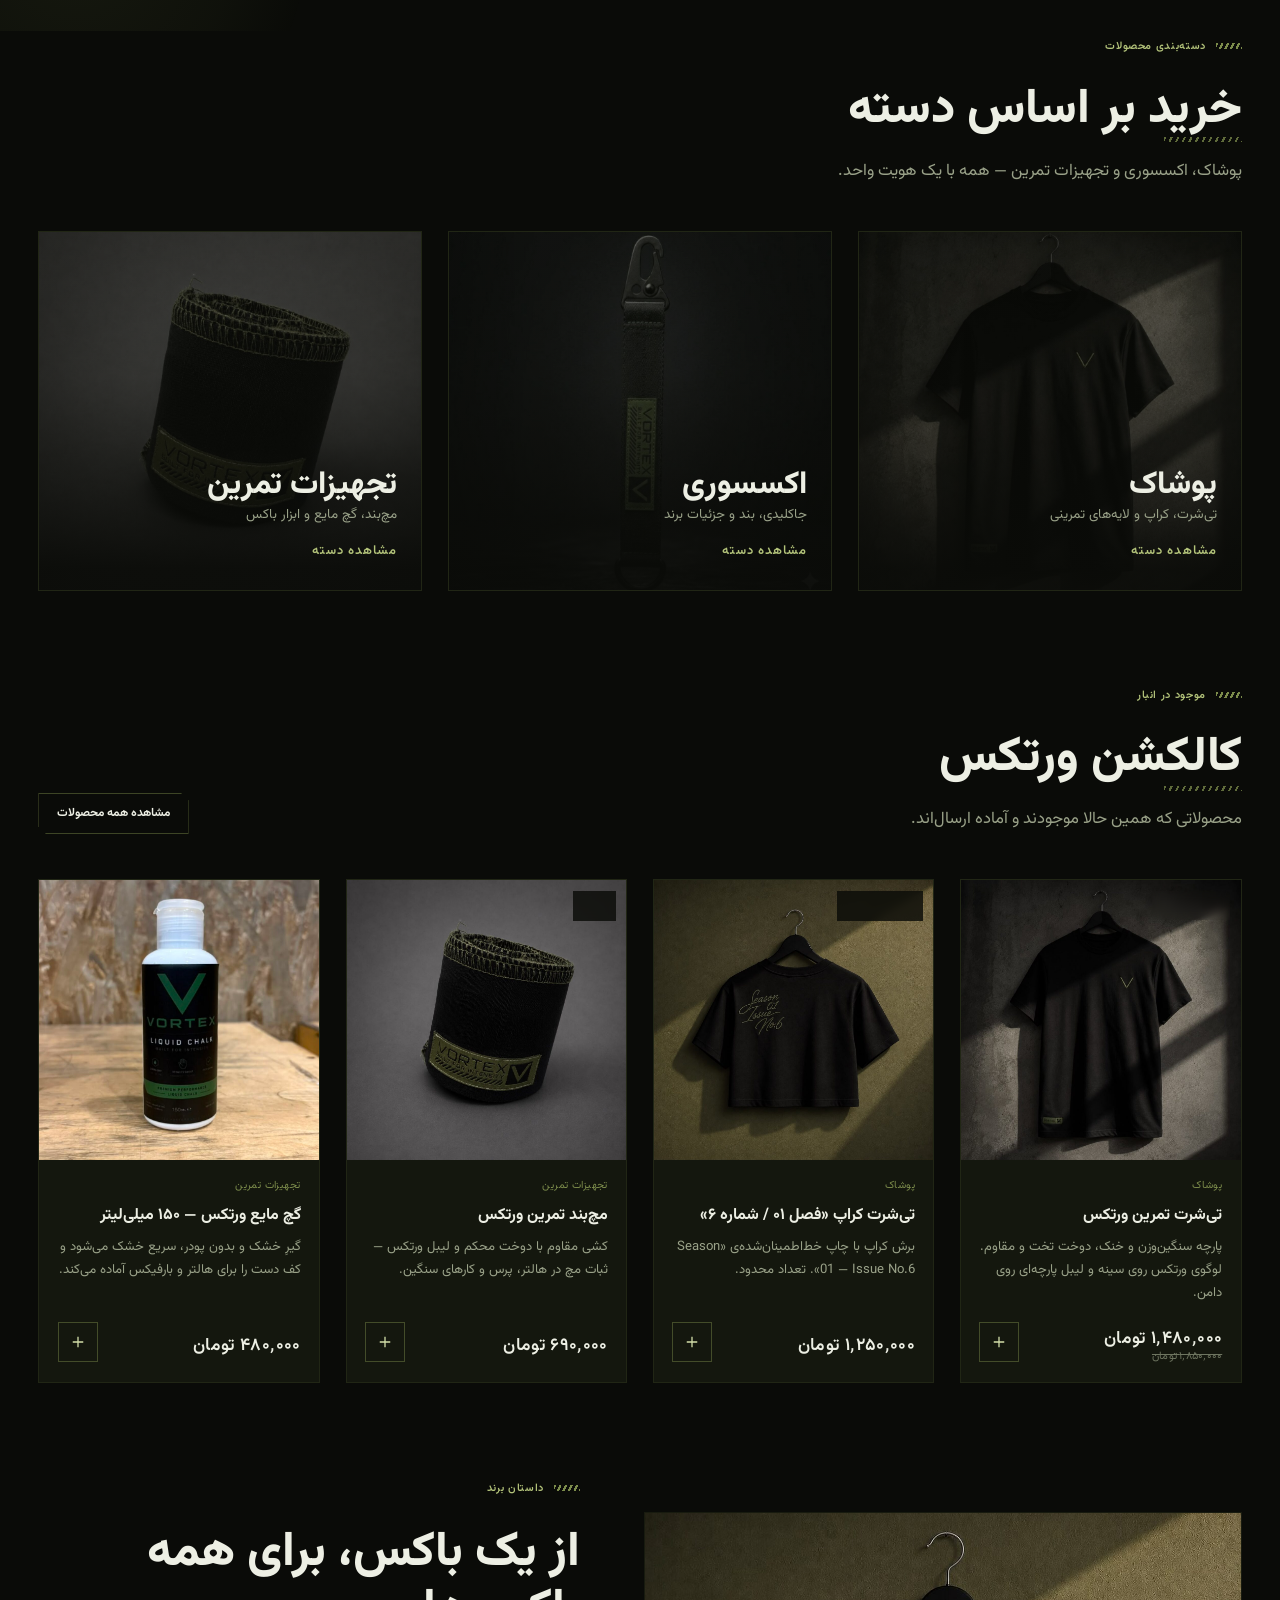
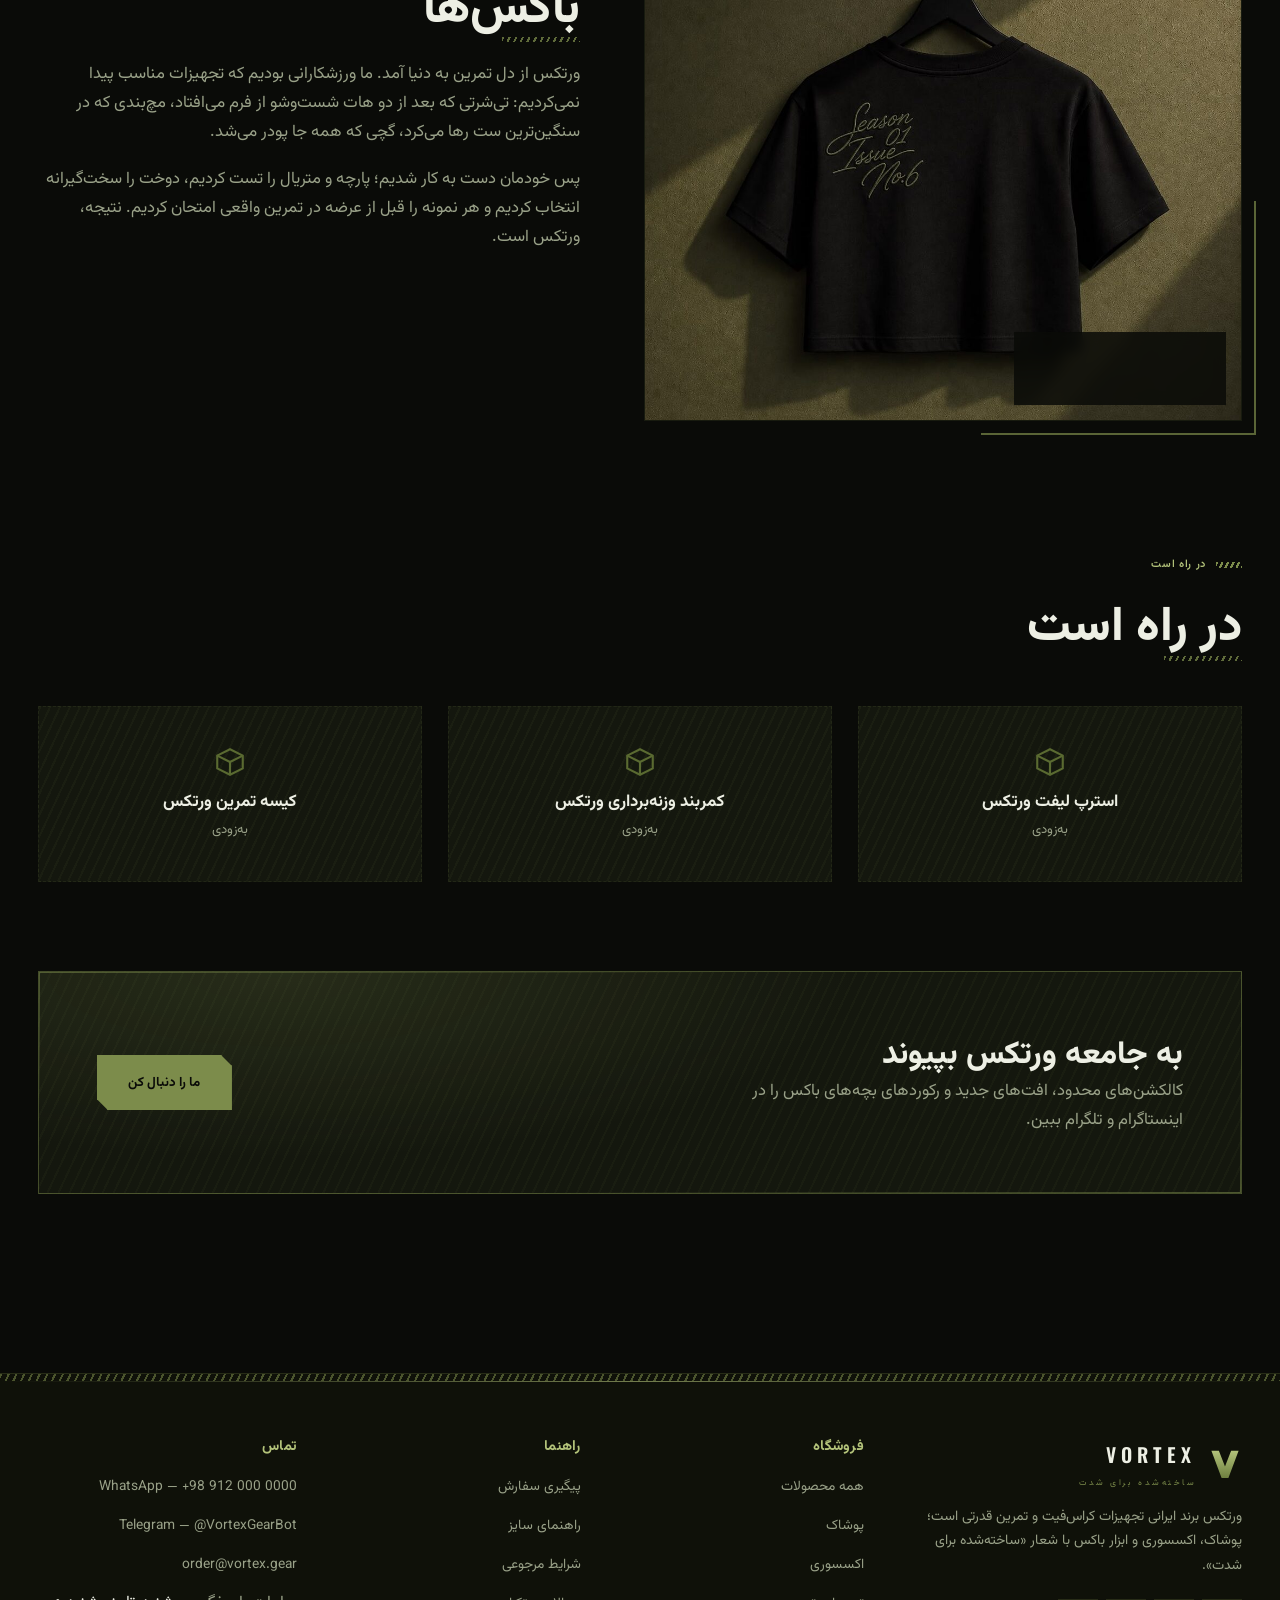
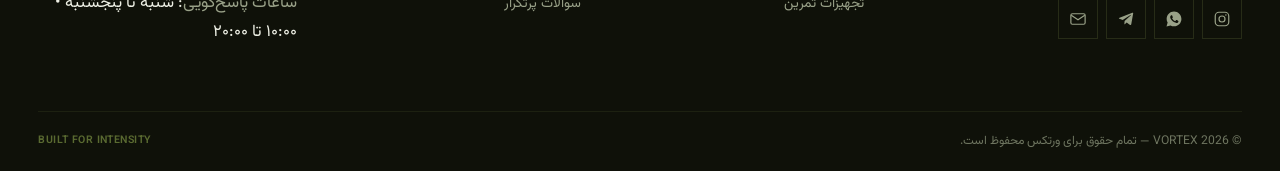
==== commit c3e848a9: "feat(fx): motion layer — vortex particle canvas, rotating vortex watermark, 3D tilt, pointer glow, f" ====
--- a/public/index.html
+++ b/public/index.html
@@ -21,22 +21,11 @@
 <meta name="twitter:description" content="تجهیزات و پوشاک کراس‌فیت ورتکس: تی‌شرت تمرین، مچ‌بند، گچ مایع و اکسسوری. سفارش سریع از واتساپ و تلگرام.">
 <meta name="twitter:image" content="https://vortexgear.ir/assets/img/hero.jpg">
 <link rel="stylesheet" href="assets/css/style.css">
-<link rel="stylesheet" href="assets/css/motion.css">
 </head>
 <body data-page="home"
       data-title-fa="ورتکس | تجهیزات کراس‌فیت — ساخته‌شده برای شدت"
       data-title-en="VORTEX | CrossFit gear — built for intensity">
 
-<!-- لودر برند (با لوگوی ورتکس) -->
-<div id="vx-loader" aria-hidden="true">
-  <div class="vx-load-inner">
-    <svg class="vx-load-mark" viewBox="0 0 100 100"><path d="M12 16h20l18 44 18-44h20L58 90H42L12 16z"/></svg>
-    <div class="vx-load-word">Vortex</div>
-    <div class="vx-load-bar"><i></i></div>
-  </div>
-</div>
-<div id="vx-progress" aria-hidden="true"></div>
-
 <div id="site-header"></div>
 
 <main>
@@ -46,14 +35,31 @@
     <div class="hero-media">
       <img src="assets/img/hero.jpg" alt="تی‌شرت تمرین ورتکس روی دیوار بتنی" fetchpriority="high">
     </div>
-    <div class="glow-blob" style="width:420px;height:420px;top:-80px;inset-inline-end:-60px"></div>
-    <svg class="vx-swirl" viewBox="0 0 400 400" style="width:520px;height:520px;top:6%;inset-inline-start:-160px" aria-hidden="true">
-      <g fill="none" stroke="#7C8C4B" stroke-width="1" opacity=".5">
-        <circle class="ring" cx="200" cy="200" r="70" stroke-dasharray="4 10"/>
-        <circle class="ring" cx="200" cy="200" r="120" stroke-dasharray="2 14"/>
-        <circle class="ring" cx="200" cy="200" r="170" stroke-dasharray="1 20"/>
+    <span class="hero-orb hero-orb--1" aria-hidden="true"></span>
+    <span class="hero-orb hero-orb--2" aria-hidden="true"></span>
+    <span class="hero-orb hero-orb--3" aria-hidden="true"></span>
+    <svg class="hero-watermark" viewBox="0 0 200 200" aria-hidden="true">
+      <defs>
+        <linearGradient id="wm" x1="0" y1="0" x2="1" y2="1">
+          <stop offset="0" stop-color="#D3DFA9"/><stop offset=".55" stop-color="#98A962"/>
+          <stop offset="1" stop-color="#3F4A23"/>
+        </linearGradient>
+        <radialGradient id="wmv" x1=".5" y1=".2" x2=".5" y2="1">
+          <stop offset="0" stop-color="#C8D89A"/><stop offset="1" stop-color="#5A6A31"/>
+        </radialGradient>
+      </defs>
+      <g fill="none" stroke="url(#wm)" stroke-linecap="round">
+        <circle cx="100" cy="100" r="94" stroke-width=".45" opacity=".5" stroke-dasharray="118 44"/>
+        <circle cx="100" cy="100" r="80" stroke-width=".55" opacity=".55" stroke-dasharray="96 38" stroke-dashoffset="-26"/>
+        <circle cx="100" cy="100" r="66" stroke-width=".7"  opacity=".6"  stroke-dasharray="74 32"  stroke-dashoffset="-52"/>
+        <circle cx="100" cy="100" r="52" stroke-width=".9"  opacity=".65" stroke-dasharray="54 26"  stroke-dashoffset="-80"/>
+        <circle cx="100" cy="100" r="38" stroke-width="1.1" opacity=".7"  stroke-dasharray="36 20"  stroke-dashoffset="-40"/>
+        <path d="M14 12h26l10 26 10-26h26L56 96H44z" stroke-width="1.2" opacity=".75"
+              transform="translate(38 40) scale(1.05)" />
       </g>
+      <path d="M62 46h20l18 46 18-46h20L110 158H90z" fill="url(#wmv)" opacity=".55"/>
     </svg>
+    <canvas id="vortex-canvas" aria-hidden="true"></canvas>
     <div class="container hero-inner">
       <span class="eyebrow" data-i18n="hero_eyebrow">ساخته‌شده برای شدت</span>
       <h1 class="display" data-i18n-html="hero_title">تجهیزات کراس‌فیت،<br><em>ساخته‌شده برای شدت.</em></h1>
@@ -61,24 +67,14 @@
       <div class="hero-cta">
         <a class="btn" href="shop.html" data-i18n="hero_cta1">خرید کالکشن</a>
         <a class="btn btn--ghost" href="about.html" data-i18n="hero_cta2">درباره ورتکس</a>
-        <div class="rot-badge" aria-hidden="true">
-          <svg viewBox="0 0 120 120">
-            <defs><path id="vxcir" d="M60,60 m-45,0 a45,45 0 1,1 90,0 a45,45 0 1,1 -90,0"/></defs>
-            <circle cx="60" cy="60" r="53" fill="none" stroke="rgba(124,140,75,.32)"/>
-            <text font-size="9.6" letter-spacing="3.1" fill="#B3C37A" font-family="Oswald, sans-serif">
-              <textPath href="#vxcir" startOffset="0">BUILT FOR INTENSITY · VORTEX · </textPath>
-            </text>
-          </svg>
-          <span class="core">SEASON<br>01</span>
-        </div>
-      </div>
+      </div>
+      <div class="hero-cue" aria-hidden="true"><span>Scroll</span><i></i></div>
       <div class="hero-stats">
-        <div><strong data-i18n="stat1v">۱۲٬۰۰۰+</strong><span data-i18n="stat1l">سفارش ارسال‌شده</span></div>
-        <div><strong data-i18n="stat2v">۹۸٪</strong><span data-i18n="stat2l">رضایت مشتری</span></div>
-        <div><strong data-i18n="stat3v">۲۴ ساعته</strong><span data-i18n="stat3l">پاسخ‌گویی پشتیبانی</span></div>
-      </div>
-    </div>
-    <div class="scroll-cue"><span data-i18n="scroll_hint">اسکرول کن</span><i></i></div>
+        <div data-reveal="scale" class="reveal"><strong data-count="12000" data-suffix-key="stat1suf" data-i18n="stat1v">۱۲٬۰۰۰+</strong><span data-i18n="stat1l">سفارش ارسال‌شده</span></div>
+        <div data-reveal="scale" class="reveal"><strong data-count="98" data-suffix-key="stat2suf" data-i18n="stat2v">۹۸٪</strong><span data-i18n="stat2l">رضایت مشتری</span></div>
+        <div data-reveal="scale" class="reveal"><strong data-i18n="stat3v">۲۴ ساعته</strong><span data-i18n="stat3l">پاسخ‌گویی پشتیبانی</span></div>
+      </div>
+    </div>
   </section>
 
   <!-- ==================== MARQUEE ==================== -->
@@ -91,40 +87,40 @@
     </div>
   </div>
 
-  <div class="marquee marquee--rev" aria-hidden="true">
+  <div class="marquee marquee--alt" aria-hidden="true">
     <div class="marquee-track">
-      <span>Vortex</span><span>Liquid chalk</span><span>Wrist wraps</span><span>Season 01</span>
-      <span>Barbell approved</span><span>CrossFit</span>
-      <span>Vortex</span><span>Liquid chalk</span><span>Wrist wraps</span><span>Season 01</span>
-      <span>Barbell approved</span><span>CrossFit</span>
+      <span>تی‌شرت تمرین</span><span>مچ‌بند</span><span>گچ مایع</span><span>کراپ</span>
+      <span>جاکلیدی</span><span>استرپ لیفت</span><span>کمربند وزنه</span><span>کیسه تمرین</span>
+      <span>تی‌شرت تمرین</span><span>مچ‌بند</span><span>گچ مایع</span><span>کراپ</span>
+      <span>جاکلیدی</span><span>استرپ لیفت</span><span>کمربند وزنه</span><span>کیسه تمرین</span>
     </div>
   </div>
 
   <!-- ==================== WHY ==================== -->
-  <section class="section">
-    <div class="container">
-      <div class="section-head reveal" data-reveal="up">
+  <section class="section section--amb">
+    <div class="container">
+      <div class="section-head reveal">
         <span class="eyebrow" data-i18n="kick_why">مزیت‌های ورتکس</span>
         <h2 class="display" data-i18n="why_title">چرا ورتکس؟</h2>
         <p data-i18n="why_lead">چهار دلیل ساده که بچه‌های باکس دوباره از ما خرید می‌کنند.</p>
       </div>
-      <div class="feats" data-stagger="110">
-        <div class="feat reveal">
+      <div class="feats">
+        <div class="feat reveal" data-reveal="scale">
           <svg viewBox="0 0 24 24" fill="none" stroke="currentColor" stroke-width="1.5"><path d="M12 3l7 3v6c0 4.4-3 7.7-7 9-4-1.3-7-4.6-7-9V6l7-3z"/><path d="m9 12 2 2 4-4"/></svg>
           <h3 data-i18n="f1t">دوخت صنعتی و متریال مقاوم</h3>
           <p data-i18n="f1d">پارچه‌های سنگین‌وزن، دوخت تخت و درزهای تقویت‌شده.</p>
         </div>
-        <div class="feat reveal">
+        <div class="feat reveal" data-reveal="scale">
           <svg viewBox="0 0 24 24" fill="none" stroke="currentColor" stroke-width="1.5"><path d="M13 2 4.5 13.5H11l-1 8.5 8.5-11.5H12l1-8.5z"/></svg>
           <h3 data-i18n="f2t">طراحی از دل تمرین</h3>
           <p data-i18n="f2d">جزئیات هر محصول با بازخورد ورزشکاران و کوچ‌ها شکل گرفته.</p>
         </div>
-        <div class="feat reveal">
+        <div class="feat reveal" data-reveal="scale">
           <svg viewBox="0 0 24 24" fill="none" stroke="currentColor" stroke-width="1.5"><path d="M2 6h11v10H2zM13 9h4l3 3v4h-7z"/><circle cx="6" cy="18" r="1.6"/><circle cx="17" cy="18" r="1.6"/></svg>
           <h3 data-i18n="f3t">ارسال سریع و مطمئن</h3>
           <p data-i18n="f3d">ارسال به سراسر ایران با بسته‌بندی محافظ.</p>
         </div>
-        <div class="feat reveal">
+        <div class="feat reveal" data-reveal="scale">
           <svg viewBox="0 0 24 24" fill="none" stroke="currentColor" stroke-width="1.5"><path d="M20 15a3 3 0 0 1-3 3H8l-4 3V6a3 3 0 0 1 3-3h10a3 3 0 0 1 3 3z"/><path d="M8 10h8M8 13.5h5"/></svg>
           <h3 data-i18n="f4t">سفارش به ساده‌ترین شکل</h3>
           <p data-i18n="f4d">سبد خریدت را ببند و سفارش را با یک پیام ثبت کن.</p>
@@ -141,8 +137,8 @@
         <h2 class="display" data-i18n="cat_title">خرید بر اساس دسته</h2>
         <p data-i18n="cat_lead">پوشاک، اکسسوری و تجهیزات تمرین — همه با یک هویت واحد.</p>
       </div>
-      <div class="grid grid--3" data-stagger="130">
-        <a class="cat-card reveal" href="shop.html?cat=apparel">
+      <div class="grid grid--3">
+        <a class="cat-card reveal" data-reveal="scale" href="shop.html?cat=apparel">
           <img src="assets/img/tee.jpg" alt="پوشاک ورتکس" loading="lazy">
           <div class="cat-inner">
             <h3 class="display" data-i18n="cat_apparel_t">پوشاک</h3>
@@ -150,7 +146,7 @@
             <span class="go" data-i18n="cat_browse">مشاهده دسته</span>
           </div>
         </a>
-        <a class="cat-card reveal" href="shop.html?cat=accessory">
+        <a class="cat-card reveal" data-reveal="scale" href="shop.html?cat=accessory">
           <img src="assets/img/keychain.jpg" alt="اکسسوری ورتکس" loading="lazy">
           <div class="cat-inner">
             <h3 class="display" data-i18n="cat_accessory_t">اکسسوری</h3>
@@ -158,7 +154,7 @@
             <span class="go" data-i18n="cat_browse">مشاهده دسته</span>
           </div>
         </a>
-        <a class="cat-card reveal" href="shop.html?cat=gear">
+        <a class="cat-card reveal" data-reveal="scale" href="shop.html?cat=gear">
           <img src="assets/img/wrist-wraps.jpg" alt="تجهیزات تمرین ورتکس" loading="lazy">
           <div class="cat-inner">
             <h3 class="display" data-i18n="cat_gear_t">تجهیزات تمرین</h3>
@@ -181,49 +177,22 @@
         </div>
         <a class="btn btn--ghost btn--sm" href="shop.html" data-i18n="view_all">مشاهده همه محصولات</a>
       </div>
-      <div class="grid grid--4" id="featured-grid" data-stagger="110"></div>
-    </div>
-  </section>
-
-
-  <!-- ==================== DROP SPOTLIGHT ==================== -->
-  <section class="section" style="padding-top:0">
-    <div class="container">
-      <div class="num-kicker" data-reveal="up"><span>01 / DROP</span></div>
-      <div class="spot" style="margin-top:1.6rem">
-        <div class="spot-media mask-img" data-reveal="scale">
-          <span class="stamp">SEASON 01 · ISSUE No.6</span>
-          <img src="assets/img/crop-tee.jpg" alt="تی‌شرت کراپ ورتکس — Season 01 Issue No.6" loading="lazy" data-parallax="0.05">
-          <span class="frame"></span>
-        </div>
-        <div class="spot-body" data-reveal="left">
-          <span class="eyebrow" data-i18n="drop_kicker">دراپ فصل ۰۱</span>
-          <h2 class="display" data-i18n="drop_title">کراپ فصل ۰۱</h2>
-          <p class="desc" data-i18n="drop_text">کراپ فصل اول با چاپ دست‌نویس «Season 01 — Issue No.6»، برش آزاد برای حرکت‌های ترکیبی و پارچه‌ای که زیر عرق وا نمی‌دهد.</p>
-          <div class="spot-facts">
-            <div><b data-i18n="drop_f1v">۱۵۰</b><span data-i18n="drop_f1l">قطعه در هر سایز</span></div>
-            <div><b data-i18n="drop_f2v">۲۲۰ گرم</b><span data-i18n="drop_f2l">گرماژ پارچه</span></div>
-            <div><b data-i18n="drop_f3v">۴۸ ساعت</b><span data-i18n="drop_f3l">تا پایان موجودی</span></div>
-          </div>
-          <div class="hatch-live" style="width:150px;margin:1.6rem 0 1.4rem"></div>
-          <a class="btn" href="shop.html?cat=apparel" data-i18n="drop_cta">دیدن دراپ</a>
-        </div>
-      </div>
+      <div class="grid grid--4" id="featured-grid"></div>
     </div>
   </section>
 
   <!-- ==================== STORY ==================== -->
   <section class="section" style="padding-top:0">
     <div class="container">
-      <div class="split" data-stagger="140">
-        <div class="split-media reveal mask-img" data-reveal="scale">
+      <div class="split">
+        <div class="split-media reveal" data-reveal="start">
           <img src="assets/img/crop-tee.jpg" alt="تی‌شرت کراپ ورتکس — Season 01 / Issue No.6" loading="lazy">
           <div class="tag">
             <span>SEASON 01 · ISSUE No.6</span>
             <small>Vortex drop</small>
           </div>
         </div>
-        <div class="split-body reveal" data-reveal="left">
+        <div class="split-body reveal" data-reveal="end">
           <span class="eyebrow" data-i18n="story_eyebrow">داستان برند</span>
           <h2 class="display" data-i18n="story_title">از یک باکس، برای همه باکس‌ها</h2>
           <p data-i18n="story_p1">ورتکس از دل تمرین به دنیا آمد. ما ورزشکارانی بودیم که تجهیزات مناسب پیدا نمی‌کردیم.</p>
@@ -246,28 +215,14 @@
         <span class="eyebrow" data-i18n="kick_soon">در راه است</span>
         <h2 class="display" data-i18n="soon_title">در راه است</h2>
       </div>
-      <div class="grid grid--3" id="soon-grid" data-stagger="110"></div>
-    </div>
-  </section>
-
-
-  <!-- ==================== NUMBERS ==================== -->
-  <section class="section section--tight" style="padding-top:0">
-    <div class="container">
-      <div class="num-kicker" data-reveal="up" style="margin-bottom:1.4rem"><span>02 / NUMBERS</span></div>
-      <div class="strip" data-reveal="up">
-        <div><strong class="count" data-count="12500" data-suffix-fa="+" data-suffix-en="+">۰</strong><span data-i18n="stat1l">سفارش ارسال‌شده</span></div>
-        <div><strong class="count" data-count="98" data-suffix-fa="٪" data-suffix-en="%">۰</strong><span data-i18n="stat2l">رضایت مشتری</span></div>
-        <div><strong class="count" data-count="5" data-suffix-fa=" سال" data-suffix-en=" yrs">۰</strong><span data-i18n="num_years">سابقهٔ فعالیت</span></div>
-        <div><strong class="count" data-count="34" data-suffix-fa=" شهر" data-suffix-en=" cities">۰</strong><span data-i18n="num_cities">پوشش ارسال</span></div>
-      </div>
+      <div class="grid grid--3" id="soon-grid"></div>
     </div>
   </section>
 
   <!-- ==================== COMMUNITY CTA ==================== -->
   <section class="section" style="padding-top:0">
     <div class="container">
-      <div class="cta-band reveal" data-reveal="up">
+      <div class="cta-band reveal" data-reveal="scale">
         <div>
           <h2 class="display" data-i18n="band_title">به جامعه ورتکس بپیوند</h2>
           <p data-i18n="band_text">کالکشن‌های محدود، افت‌های جدید و رکوردهای بچه‌های باکس را در اینستاگرام و تلگرام ببین.</p>
@@ -275,53 +230,6 @@
         <div style="display:flex;gap:.7rem;flex-wrap:wrap">
           <a class="btn" id="band-ig" href="#" target="_blank" rel="noopener" data-i18n="band_cta">ما را دنبال کن</a>
         </div>
-      </div>
-    </div>
-  </section>
-
-
-  <!-- ==================== GALLERY ==================== -->
-  <section class="section" style="padding-top:0">
-    <div class="container">
-      <div class="num-kicker" data-reveal="up"><span>03 / GALLERY</span></div>
-      <div class="section-head" data-reveal="up" style="margin-top:1rem">
-        <h2 class="display" data-i18n="gal_title">از تمرین، از باکس</h2>
-        <p data-i18n="gal_lead">تصاویر واقعی محصولات ورتکس — همان چیزی که می‌رسد دستت.</p>
-      </div>
-      <div style="display:grid;grid-template-columns:repeat(auto-fit,minmax(210px,1fr));gap:1rem" data-stagger="100">
-        <a class="gal" href="shop.html?cat=apparel" data-reveal="up"><img src="assets/img/tee.jpg" alt="تی‌شرت ورتکس" loading="lazy"><span class="cap"><b data-i18n="gal_1">تی‌شرت تمرین</b></span></a>
-        <a class="gal" href="shop.html?cat=apparel" data-reveal="up"><img src="assets/img/crop-tee.jpg" alt="کراپ ورتکس" loading="lazy"><span class="cap"><b data-i18n="gal_2">کراپ Season 01</b></span></a>
-        <a class="gal" href="shop.html?cat=gear" data-reveal="up"><img src="assets/img/wrist-wraps.jpg" alt="مچ‌بند ورتکس" loading="lazy"><span class="cap"><b data-i18n="gal_3">مچ‌بند تمرین</b></span></a>
-        <a class="gal" href="shop.html?cat=gear" data-reveal="up"><img src="assets/img/liquid-chalk.jpg" alt="گچ مایع ورتکس" loading="lazy"><span class="cap"><b data-i18n="gal_4">گچ مایع ۱۵۰ml</b></span></a>
-        <a class="gal" href="shop.html?cat=accessory" data-reveal="up"><img src="assets/img/keychain.jpg" alt="جاکلیدی ورتکس" loading="lazy"><span class="cap"><b data-i18n="gal_5">بند و جاکلیدی</b></span></a>
-      </div>
-    </div>
-  </section>
-
-  <!-- ==================== TESTIMONIALS ==================== -->
-  <section class="section" style="padding-top:0">
-    <div class="container">
-      <div class="num-kicker" data-reveal="up"><span>04 / WORDS</span></div>
-      <div class="section-head" data-reveal="up" style="margin-top:1rem">
-        <h2 class="display" data-i18n="testi_title">بچه‌های باکس چه می‌گویند</h2>
-        <p data-i18n="testi_lead">بازخورد ورزشکارانی که با محصولات ورتکس تمرین می‌کنند.</p>
-      </div>
-      <div class="quotes" data-reveal="up" data-stagger="120">
-        <blockquote class="quote">
-          <span class="stars">★★★★★</span>
-          <p data-i18n="t1">«مچ‌بندها دقیقاً همون چیزی بود که لازم داشتم؛ زیر ۱۵۰ کیلو ذره‌ای جابه‌جا نشد.»</p>
-          <div class="who"><span class="av">ا</span><div><b data-i18n="t1n">امیر ک.</b><span data-i18n="t1r">باکس کراس‌فیت، تهران</span></div></div>
-        </blockquote>
-        <blockquote class="quote">
-          <span class="stars">★★★★★</span>
-          <p data-i18n="t2">«گچ مایعش عالیه — نه پودر می‌کنه نه دست رو خشک می‌کنه، فقط گیر می‌ده.»</p>
-          <div class="who"><span class="av">س</span><div><b data-i18n="t2n">سارا م.</b><span data-i18n="t2r">وزنه‌بردار، اصفهان</span></div></div>
-        </blockquote>
-        <blockquote class="quote">
-          <span class="stars">★★★★★</span>
-          <p data-i18n="t3">«تی‌شرت بعد از ده‌ها شست‌وشو هم فرمش رو حفظ کرده؛ برای تمرین روزانه بهترین انتخاب بوده.»</p>
-          <div class="who"><span class="av">ر</span><div><b data-i18n="t3n">رضا ب.</b><span data-i18n="t3r">مربی کراس‌فیت، شیراز</span></div></div>
-        </blockquote>
       </div>
     </div>
   </section>
@@ -334,7 +242,6 @@
 <script src="assets/js/products.js"></script>
 <script src="assets/js/i18n.js"></script>
 <script src="assets/js/app.js"></script>
-<script src="assets/js/motion.js"></script>
 <script>
   // fill social CTA from config
   document.getElementById('band-ig').href = 'https://instagram.com/' + VORTEX.config.instagram;
--- a/public/assets/css/style.css
+++ b/public/assets/css/style.css
@@ -585,3 +585,347 @@
 #wa-float:hover{transform:translateY(-3px) scale(1.04);background:var(--olive-300)}
 #wa-float svg{width:26px;height:26px}
 @media (max-width:620px){#wa-float{bottom:1rem;inset-inline-end:1rem;width:48px;height:48px}}
+
+/* ==========================================================================
+   VORTEX — Motion & FX layer
+   انیمیشن‌ها، افکت‌های تعاملی و گرافیک متحرک
+   ========================================================================== */
+
+/* --- keyframes ---------------------------------------------------------- */
+@keyframes vx-spin        { to { transform: rotate(360deg) } }
+@keyframes vx-spin-rev    { to { transform: rotate(-360deg) } }
+@keyframes vx-float       { 0%,100%{transform:translateY(0)} 50%{transform:translateY(-14px)} }
+@keyframes vx-float-slow  { 0%,100%{transform:translate(0,0)} 50%{transform:translate(10px,-18px)} }
+@keyframes vx-pulse-glow  { 0%,100%{opacity:.35;transform:scale(1)} 50%{opacity:.7;transform:scale(1.08)} }
+@keyframes vx-rise        { from{opacity:0;transform:translateY(26px)} to{opacity:1;transform:none} }
+@keyframes vx-fade        { from{opacity:0} to{opacity:1} }
+@keyframes vx-shine       { from{transform:translateX(-120%) skewX(-18deg)} to{transform:translateX(320%) skewX(-18deg)} }
+@keyframes vx-badge-pop   { 0%{transform:scale(0) rotate(-25deg)} 60%{transform:scale(1.25) rotate(6deg)} 100%{transform:scale(1) rotate(0)} }
+@keyframes vx-hatch-slide { to { background-position: 120px 0 } }
+@keyframes vx-cue-bounce  { 0%,100%{transform:translateY(0);opacity:.55} 50%{transform:translateY(9px);opacity:1} }
+@keyframes vx-draw        { to { stroke-dashoffset: 0 } }
+@keyframes vx-ring        { 0%{transform:scale(.6);opacity:.9} 100%{transform:scale(2.1);opacity:0} }
+@keyframes vx-scan        { 0%{transform:translateY(-110%)} 100%{transform:translateY(320%)} }
+
+/* --- page load ---------------------------------------------------------- */
+body{animation:vx-fade .5s var(--ease) both}
+@view-transition{navigation:auto}
+
+/* --- scroll progress bar ------------------------------------------------ */
+#vx-progress{
+  position:fixed;top:0;inset-inline:0;height:2px;z-index:200;pointer-events:none;
+  background:transparent;
+}
+#vx-progress i{
+  display:block;height:100%;width:0;transform-origin:0 50%;
+  background:linear-gradient(90deg,var(--olive-700),var(--olive-300) 60%,var(--olive-200));
+  box-shadow:0 0 12px rgba(152,169,98,.75);
+  transition:width .1s linear;
+}
+html[dir="rtl"] #vx-progress i{transform-origin:100% 50%}
+
+/* --- header on scroll --------------------------------------------------- */
+.site-header{transition:height .35s var(--ease),background .35s var(--ease),box-shadow .35s var(--ease),border-color .35s}
+.site-header.is-scrolled{
+  background:rgba(8,9,6,.94);
+  box-shadow:0 18px 44px -26px rgba(0,0,0,.95);
+  border-bottom-color:var(--line);
+}
+.site-header.is-scrolled .header-inner{height:calc(var(--header-h) - 8px)}
+.site-header.is-scrolled .brand svg{transform:rotate(-8deg) scale(.94)}
+.brand svg{transition:transform .5s var(--ease)}
+
+/* --- hero: vortex canvas + orbs + watermark ----------------------------- */
+.hero{--parallax:0px}
+#vortex-canvas{
+  position:absolute;inset:0;z-index:1;pointer-events:none;
+  mix-blend-mode:screen;opacity:.9;
+}
+.hero-inner{z-index:3}
+.hero-media{transform:translate3d(0,var(--parallax),0) scale(1.06);will-change:transform}
+.hero-watermark{
+  position:absolute;z-index:0;inset-inline-end:-4%;top:4%;width:min(58vw,620px);
+  opacity:.085;pointer-events:none;
+  animation:vx-spin 140s linear infinite;
+  will-change:transform;
+}
+.hero-watermark path, .hero-watermark circle{transform-origin:100px 100px}
+.hero-orb{
+  position:absolute;z-index:0;border-radius:50%;pointer-events:none;
+  /* بدون filter:blur — گرادیان چندمرحله‌ای همان نرمی را می‌دهد، بدون آرتیفکت رندر و سبک‌تر برای GPU */
+  background:
+    radial-gradient(circle at 35% 35%,
+      rgba(124,140,75,.42) 0%,
+      rgba(124,140,75,.30) 22%,
+      rgba(124,140,75,.18) 42%,
+      rgba(124,140,75,.08) 62%,
+      rgba(124,140,75,.02) 80%,
+      rgba(124,140,75,0) 100%);
+  animation:vx-float-slow 14s var(--ease) infinite;
+  will-change:transform;
+  /* بلور ملایم: لبهٔ دایره را محو می‌کند (۷۰px سابق آرتیفکت رندر می‌ساخت) */
+  filter:blur(26px);
+}
+.hero-orb--1{width:420px;height:420px;inset-inline-start:-8%;top:8%}
+.hero-orb--2{width:340px;height:340px;inset-inline-end:6%;bottom:-6%;animation-duration:18s;animation-delay:-4s;opacity:.7}
+.hero-orb--3{width:220px;height:220px;inset-inline-start:38%;top:52%;animation-duration:11s;animation-delay:-2s;opacity:.5}
+
+/* hero content stagger on load */
+.hero-inner > *{animation:vx-rise .9s var(--ease) both}
+.hero-inner > *:nth-child(1){animation-delay:.05s}
+.hero-inner > *:nth-child(2){animation-delay:.16s}
+.hero-inner > *:nth-child(3){animation-delay:.28s}
+.hero-inner > *:nth-child(4){animation-delay:.4s}
+.hero-inner > *:nth-child(5){animation-delay:.52s}
+.hero h1 em{position:relative;display:inline-block}
+.hero h1 em::after{
+  content:"";position:absolute;inset-inline:-.05em;bottom:.02em;height:.34em;z-index:-1;
+  background-image:repeating-linear-gradient(115deg,rgba(124,140,75,.55) 0 3px,transparent 3px 11px);
+  animation:vx-hatch-slide 3.2s linear infinite;
+}
+
+/* scroll cue */
+.hero-cue{
+  position:absolute;bottom:1.6rem;inset-inline-start:50%;transform:translateX(-50%);
+  z-index:4;display:grid;justify-items:center;gap:.5rem;color:var(--olive-400);
+  font-family:var(--font-display);font-size:.62rem;letter-spacing:.3em;text-transform:uppercase;
+}
+.hero-cue span{animation:vx-cue-bounce 1.9s var(--ease) infinite}
+.hero-cue i{width:1px;height:44px;background:linear-gradient(var(--olive),transparent);display:block}
+
+/* --- animated hatch dividers -------------------------------------------- */
+.hatch-line{
+  height:7px;width:100%;
+  background-image:repeating-linear-gradient(115deg,var(--olive) 0 2px,transparent 2px 8px);
+  opacity:.5;animation:vx-hatch-slide 6s linear infinite;
+}
+
+/* --- reveal variants + stagger ----------------------------------------- */
+.reveal{--rx:0px;--ry:26px;--sc:1;transform:translate(var(--rx),var(--ry)) scale(var(--sc));
+  transition:opacity .8s var(--ease),transform .8s var(--ease);transition-delay:var(--d,0ms)}
+.reveal[data-reveal="scale"]{--ry:0px;--sc:.93}
+.reveal[data-reveal="start"]{--rx:-34px;--ry:0px}
+.reveal[data-reveal="end"]{--rx:34px;--ry:0px}
+html[dir="rtl"] .reveal[data-reveal="start"]{--rx:34px}
+html[dir="rtl"] .reveal[data-reveal="end"]{--rx:-34px}
+.reveal.in{opacity:1;--rx:0px;--ry:0px;--sc:1}
+
+/* --- 3D tilt + pointer spotlight --------------------------------------- */
+.tilt{transform-style:preserve-3d;will-change:transform;
+  transition:transform .5s var(--ease),border-color .3s var(--ease),box-shadow .4s var(--ease)}
+.tilt.is-tilting{transition:transform .12s linear}
+.tilt .card-media, .tilt .cat-card{transform:translateZ(28px)}
+
+.card{--mx:50%;--my:50%}
+.card::before{
+  content:"";position:absolute;inset:0;z-index:1;pointer-events:none;opacity:0;
+  transition:opacity .35s var(--ease);
+  background:radial-gradient(360px circle at var(--mx) var(--my),rgba(152,169,98,.18),transparent 62%);
+}
+.card:hover::before{opacity:1}
+.card-body{position:relative;z-index:2}
+.cat-card{--mx:50%;--my:50%}
+.cat-card::before{
+  content:"";position:absolute;inset:0;z-index:1;pointer-events:none;opacity:0;transition:opacity .4s;
+  background:radial-gradient(420px circle at var(--mx) var(--my),rgba(152,169,98,.22),transparent 60%);
+}
+.cat-card:hover::before{opacity:1}
+
+/* shine sweep on buttons */
+.btn{overflow:hidden;isolation:isolate}
+.btn::after{
+  content:"";position:absolute;top:-30%;bottom:-30%;width:38%;z-index:-1;
+  background:linear-gradient(90deg,transparent,rgba(255,255,255,.55),transparent);
+  transform:translateX(-140%) skewX(-18deg);opacity:0;
+}
+.btn:hover::after{animation:vx-shine .85s var(--ease) forwards;opacity:1}
+.btn--ghost::after,.btn--dark::after{background:linear-gradient(90deg,transparent,rgba(179,195,122,.35),transparent)}
+
+/* --- cards: scans, badges, image zoom ---------------------------------- */
+.card-media::before{
+  content:"";position:absolute;inset-inline:0;height:34%;z-index:2;pointer-events:none;opacity:0;
+  background:linear-gradient(to bottom,transparent,rgba(179,195,122,.14),transparent);
+}
+.card:hover .card-media::before{opacity:1;animation:vx-scan 1.5s var(--ease)}
+.badge{transform-origin:50% 50%}
+.card:hover .badge{animation:vx-badge-pop .5s var(--ease)}
+.price b{transition:transform .35s var(--ease),color .35s}
+.card:hover .price b{transform:translateY(-2px);color:var(--olive-200)}
+.add-btn::after{
+  content:"";position:absolute;inset:-4px;border:1px solid var(--olive);opacity:0;pointer-events:none;
+}
+.add-btn:hover::after{animation:vx-ring .7s var(--ease)}
+
+/* cart button feedback */
+.cart-count{transition:transform .35s cubic-bezier(.34,1.56,.64,1)}
+.cart-count.bump{animation:vx-badge-pop .55s var(--ease)}
+#cart-open.pulse::before{
+  content:"";position:absolute;inset:0;border:1px solid var(--olive);animation:vx-ring .7s var(--ease);
+}
+/* flying product image to cart */
+.vx-fly{
+  position:fixed;z-index:150;pointer-events:none;border:1px solid var(--olive);
+  object-fit:cover;transition:transform .82s cubic-bezier(.55,.02,.5,1),opacity .82s ease;
+  transform-origin:center;box-shadow:0 18px 40px -14px rgba(0,0,0,.9);
+}
+
+/* --- animated icons (draw on reveal) ----------------------------------- */
+.feat svg path, .check-list svg path{stroke-dasharray:1;stroke-dashoffset:1}
+.feat.in svg path, .check-list li.in svg path{animation:vx-draw 1s var(--ease) forwards .15s}
+.feat svg, .check-list svg{filter:drop-shadow(0 0 8px rgba(124,140,75,.35))}
+
+/* --- stats counters ---------------------------------------------------- */
+.hero-stats strong, .strip strong{font-variant-numeric:tabular-nums}
+
+/* --- marquee: hover pause + second band -------------------------------- */
+.marquee:hover .marquee-track{animation-play-state:paused}
+.marquee--alt{background:var(--surface);border-block:1px solid var(--line-soft)}
+.marquee--alt .marquee-track{animation-direction:reverse;animation-duration:46s}
+.marquee--alt span{color:var(--olive-300);letter-spacing:.42em;font-size:.72rem}
+
+/* --- section ambience -------------------------------------------------- */
+.section--amb{position:relative;overflow:hidden}
+.section--amb::before{
+  content:"";position:absolute;inset-inline-start:-10%;top:-20%;width:520px;height:520px;border-radius:50%;
+  background:radial-gradient(circle,rgba(124,140,75,.14) 0%,rgba(124,140,75,.07) 45%,rgba(124,140,75,0) 72%);
+  animation:vx-pulse-glow 9s var(--ease) infinite;pointer-events:none;
+}
+.section--amb::after{
+  content:"";position:absolute;inset-inline-end:-12%;bottom:-24%;width:460px;height:460px;border-radius:50%;
+  background:radial-gradient(circle,rgba(124,140,75,.10) 0%,rgba(124,140,75,.05) 48%,rgba(124,140,75,0) 74%);
+  animation:vx-pulse-glow 12s var(--ease) infinite reverse;pointer-events:none;
+}
+
+/* --- CTA band animated border ------------------------------------------ */
+.cta-band{position:relative;overflow:hidden}
+.cta-band::after{
+  content:"";position:absolute;inset:0;pointer-events:none;opacity:.55;
+  background:
+    linear-gradient(90deg,var(--olive),transparent) top left/58% 1px no-repeat,
+    linear-gradient(180deg,var(--olive),transparent) top left/1px 62% no-repeat,
+    linear-gradient(270deg,var(--olive),transparent) bottom right/58% 1px no-repeat,
+    linear-gradient(0deg,var(--olive),transparent) bottom right/1px 62% no-repeat;
+}
+
+/* --- modal / drawer entrances ------------------------------------------ */
+.modal{transform:translateY(calc(-50% + 30px)) scale(.97)}
+.modal.open{transform:translateY(-50%) scale(1)}
+.drawer-body .cart-row{animation:vx-rise .5s var(--ease) both}
+.drawer-body .cart-row:nth-child(1){animation-delay:.04s}
+.drawer-body .cart-row:nth-child(2){animation-delay:.1s}
+.drawer-body .cart-row:nth-child(3){animation-delay:.16s}
+.drawer-body .cart-row:nth-child(4){animation-delay:.22s}
+.drawer-body .cart-row:nth-child(5){animation-delay:.28s}
+.modal-body > *{animation:vx-rise .55s var(--ease) both}
+.modal-body > *:nth-child(2){animation-delay:.06s}
+.modal-body > *:nth-child(3){animation-delay:.12s}
+.modal-body > *:nth-child(4){animation-delay:.18s}
+.modal-body > *:nth-child(5){animation-delay:.24s}
+.modal-body > *:nth-child(6){animation-delay:.3s}
+.modal-body > *:nth-child(7){animation-delay:.36s}
+
+/* --- floating whatsapp idle bob --------------------------------------- */
+#wa-float{animation:vx-float 4.4s var(--ease) infinite}
+#wa-float:hover{animation-play-state:paused}
+
+/* --- footer sheen ------------------------------------------------------ */
+.site-footer::after{
+  content:"";position:absolute;inset-inline:0;top:7px;height:1px;
+  background:linear-gradient(90deg,transparent,rgba(179,195,122,.6),transparent);
+  animation:vx-hatch-slide 5s linear infinite;
+}
+
+/* --- page hero animated backdrop --------------------------------------- */
+.page-hero::after{
+  content:"";position:absolute;inset:0;pointer-events:none;opacity:.5;
+  background-image:repeating-linear-gradient(115deg,rgba(124,140,75,.07) 0 2px,transparent 2px 13px);
+  mask-image:linear-gradient(to bottom,black,transparent 85%);
+  -webkit-mask-image:linear-gradient(to bottom,black,transparent 85%);
+  animation:vx-hatch-slide 18s linear infinite;
+}
+
+/* --- 404 fun ---------------------------------------------------------- */
+body[data-page="404"] .hero-watermark{opacity:.1}
+
+/* --- reduced motion ---------------------------------------------------- */
+@media (prefers-reduced-motion: reduce){
+  *,*::before,*::after{animation-duration:.001ms !important;animation-iteration-count:1 !important;transition-duration:.001ms !important}
+  .hero-inner > *, .modal-body > *, .drawer-body .cart-row{opacity:1 !important;transform:none !important}
+  #vortex-canvas{display:none}
+}
+
+
+/* ==========================================================================
+   Micro-interactions — افکت‌های تعاملی تکمیلی
+   ========================================================================== */
+
+/* گذار نرم بین صفحات (Chrome/Edge) */
+@view-transition{navigation:auto}
+::view-transition-old(root){animation:vx-fade .28s var(--ease) reverse both}
+::view-transition-new(root){animation:vx-fade .34s var(--ease) both}
+
+/* خط زیر تیتر بخش‌ها که با ورود «رسم» می‌شود */
+.section-head h2, .split-body h2{position:relative;padding-bottom:.28em}
+.section-head h2::after, .split-body h2::after{
+  content:"";position:absolute;bottom:0;inset-inline-start:0;height:5px;width:0;
+  background-image:repeating-linear-gradient(115deg,var(--olive) 0 2px,transparent 2px 6px);
+  opacity:.75;transition:width 1.05s var(--ease) .16s;
+}
+.section-head.in h2::after, .split-body.in h2::after{width:78px}
+
+/* آیتم‌های فیلتر فروشگاه */
+.filter{position:relative;overflow:hidden}
+.filter::after{
+  content:"";position:absolute;inset-inline:0;bottom:0;height:2px;background:var(--olive);
+  transform:scaleX(0);transform-origin:var(--origin,0) 50%;transition:transform .35s var(--ease);
+}
+.filter:hover::after{transform:scaleX(1)}
+.filter.is-active::after{transform:scaleX(1);background:rgba(10,11,8,.55)}
+
+/* ورود پله‌ای کارت‌ها هنگام فیلتر کردن */
+.grid.animating .card{animation:vx-rise .5s var(--ease) both}
+.grid.animating .card:nth-child(1){animation-delay:.02s}
+.grid.animating .card:nth-child(2){animation-delay:.08s}
+.grid.animating .card:nth-child(3){animation-delay:.14s}
+.grid.animating .card:nth-child(4){animation-delay:.2s}
+.grid.animating .card:nth-child(5){animation-delay:.26s}
+.grid.animating .card:nth-child(6){animation-delay:.32s}
+
+/* تیتر صفحه: هالهٔ گردان پشت عنوان */
+.page-hero h1{position:relative;display:inline-block}
+.page-hero h1::before{
+  content:"";position:absolute;inset-inline:-8%;inset-block:-18%;z-index:-1;border-radius:50%;
+  background:radial-gradient(circle,rgba(124,140,75,.18),transparent 66%);
+  animation:vx-pulse-glow 7s var(--ease) infinite;
+}
+
+/* لیست قابلیت‌ها: خط عمودی متحرک */
+.buyer-box[open] summary{color:var(--olive-200)}
+
+/* دکمه‌های سایز و انتخاب‌ها */
+.size{position:relative;overflow:hidden}
+.size::after{
+  content:"";position:absolute;inset:0;background:radial-gradient(circle,rgba(152,169,98,.35),transparent 70%);
+  opacity:0;transform:scale(.4);transition:.4s var(--ease);
+}
+.size:hover::after{opacity:1;transform:scale(1)}
+.size span{position:relative;z-index:1}
+
+/* فوکوس قابل‌مشاهده برای کیبورد */
+:focus-visible{outline:2px solid var(--olive-300);outline-offset:3px}
+
+/* نوار پیشرفت: رنگ درخشان‌تر نزدیک پایان */
+#vx-progress i{background:linear-gradient(90deg,var(--olive-800),var(--olive) 45%,var(--olive-200))}
+
+/* لوگو: نبض ملایم هاله */
+.brand svg{filter:drop-shadow(0 0 10px rgba(124,140,75,.25))}
+.brand:hover svg{filter:drop-shadow(0 0 16px rgba(152,169,98,.55))}
+
+/* اسکرول‌بار برندشده (دسکتاپ) */
+@media (min-width:900px){
+  html{scrollbar-color:var(--olive-800) var(--bg);scrollbar-width:thin}
+  ::-webkit-scrollbar{width:11px}
+  ::-webkit-scrollbar-track{background:var(--bg)}
+  ::-webkit-scrollbar-thumb{background:var(--olive-800);border:3px solid var(--bg);border-radius:99px}
+  ::-webkit-scrollbar-thumb:hover{background:var(--olive)}
+}
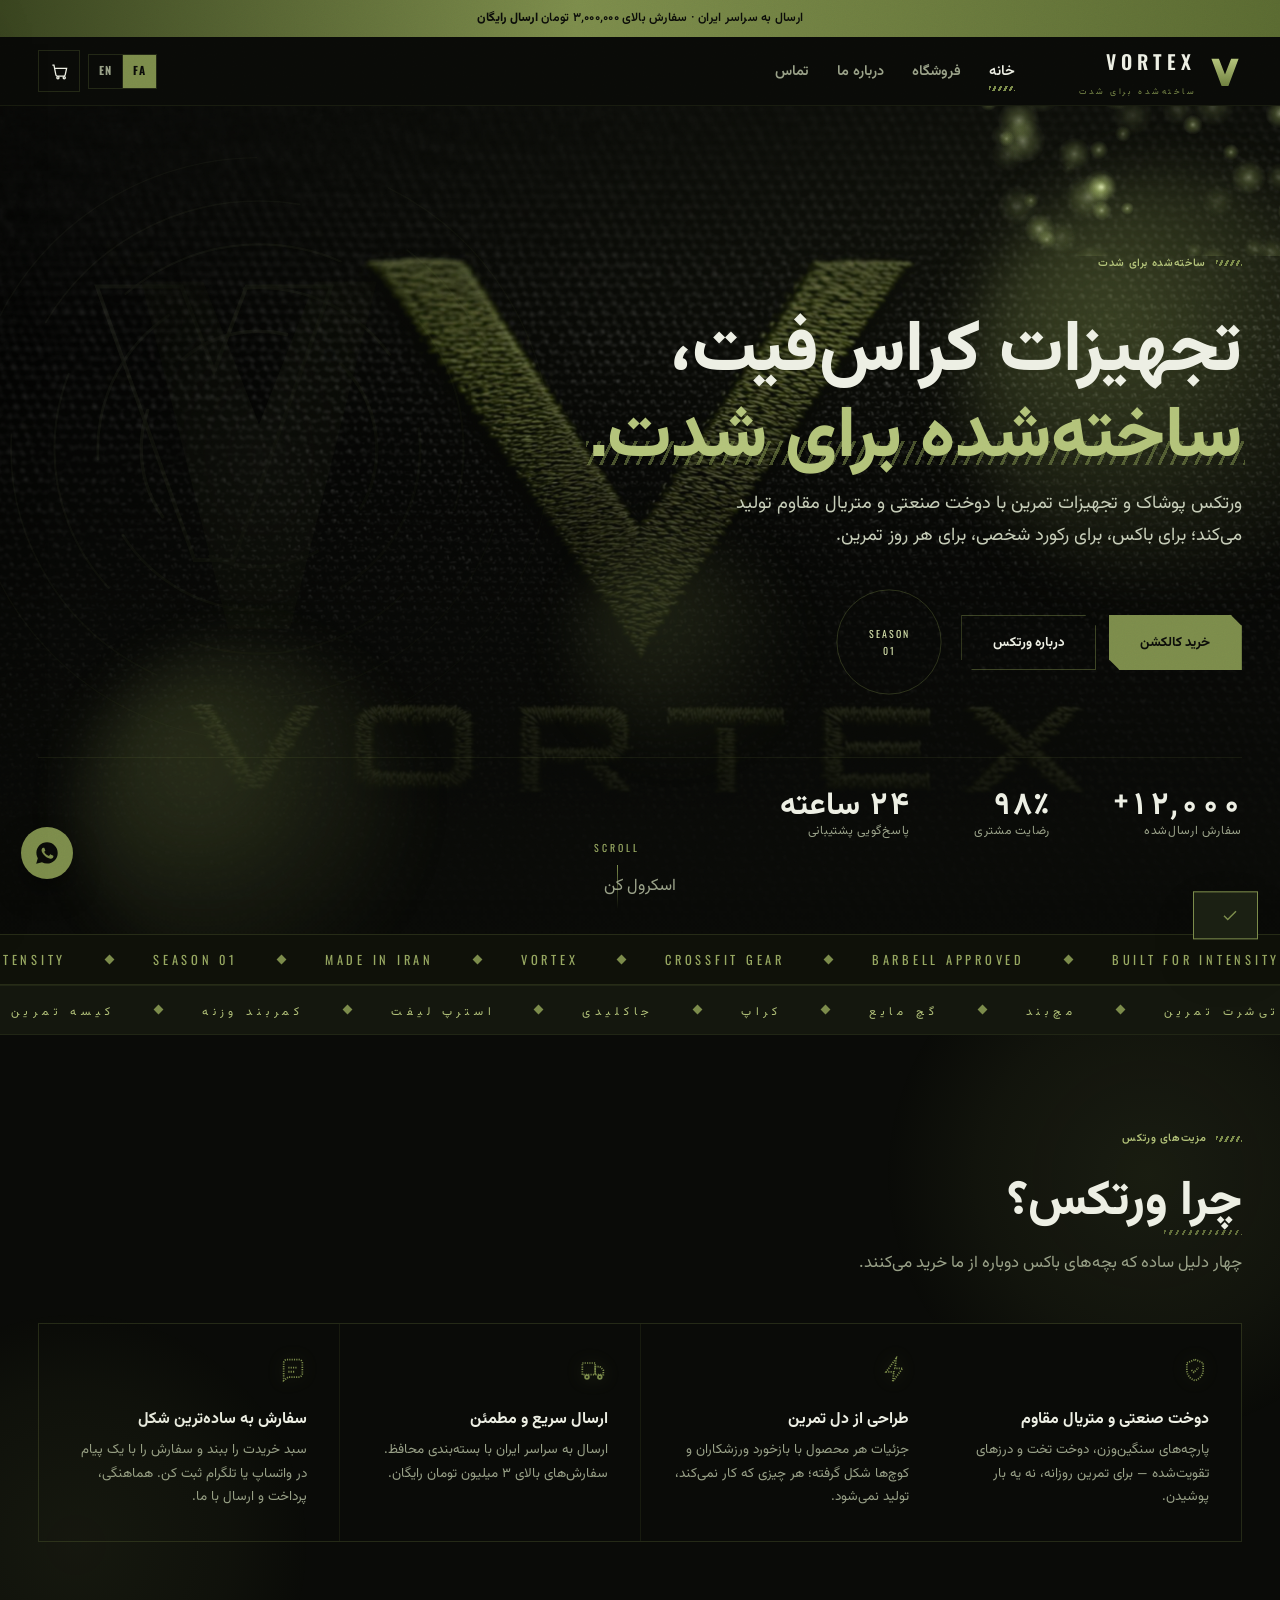
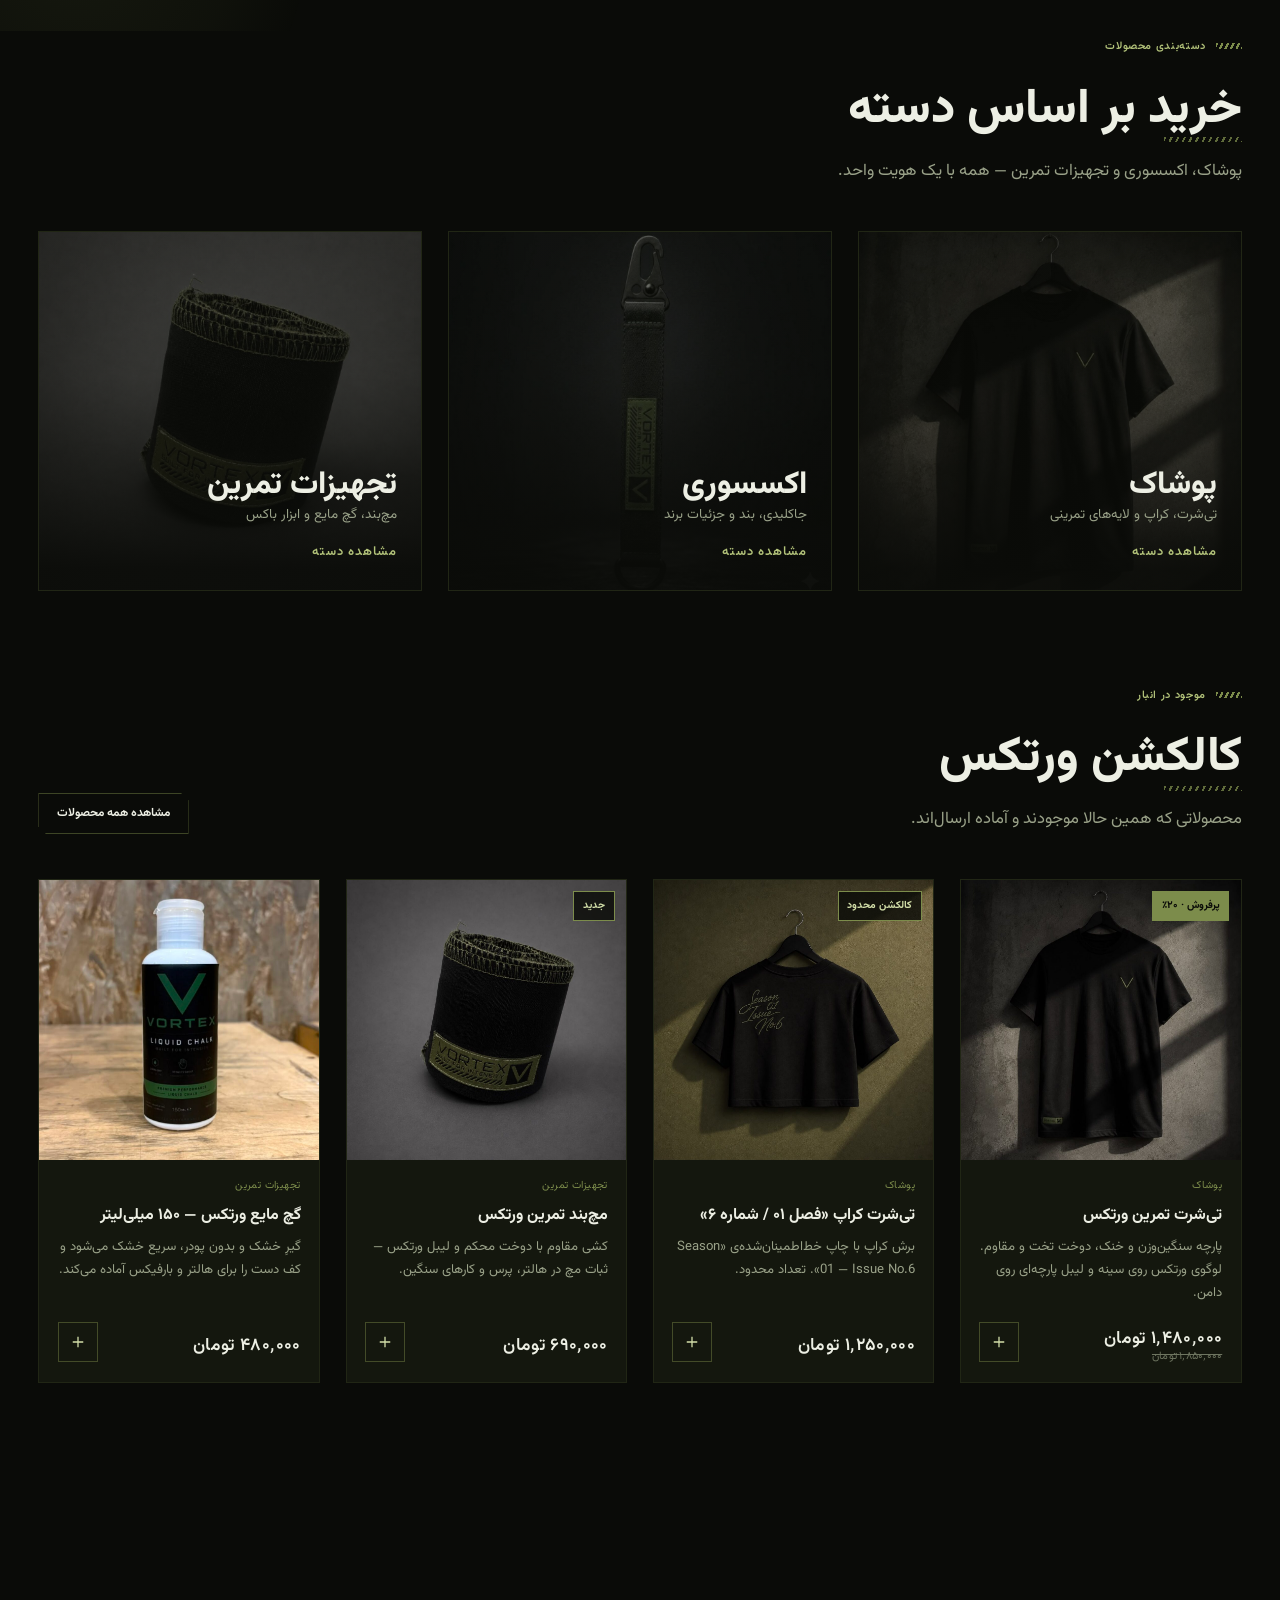
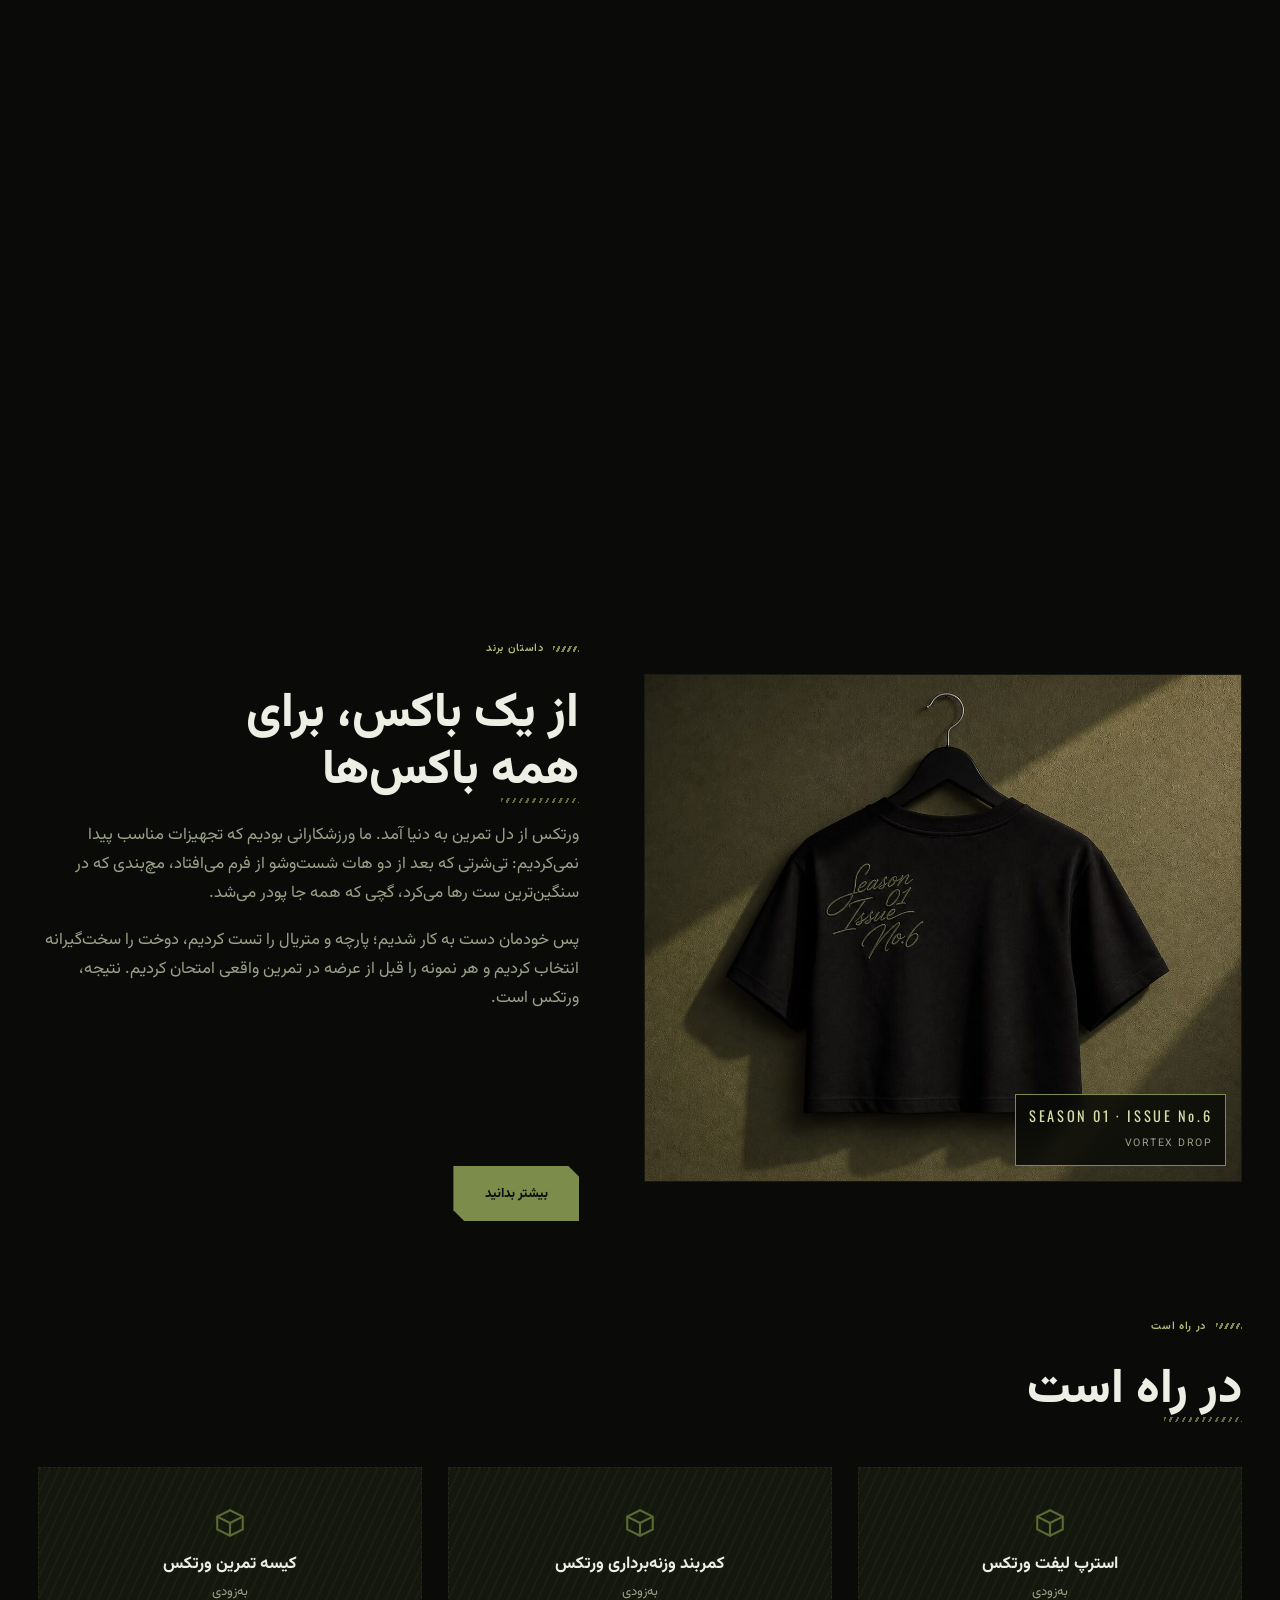
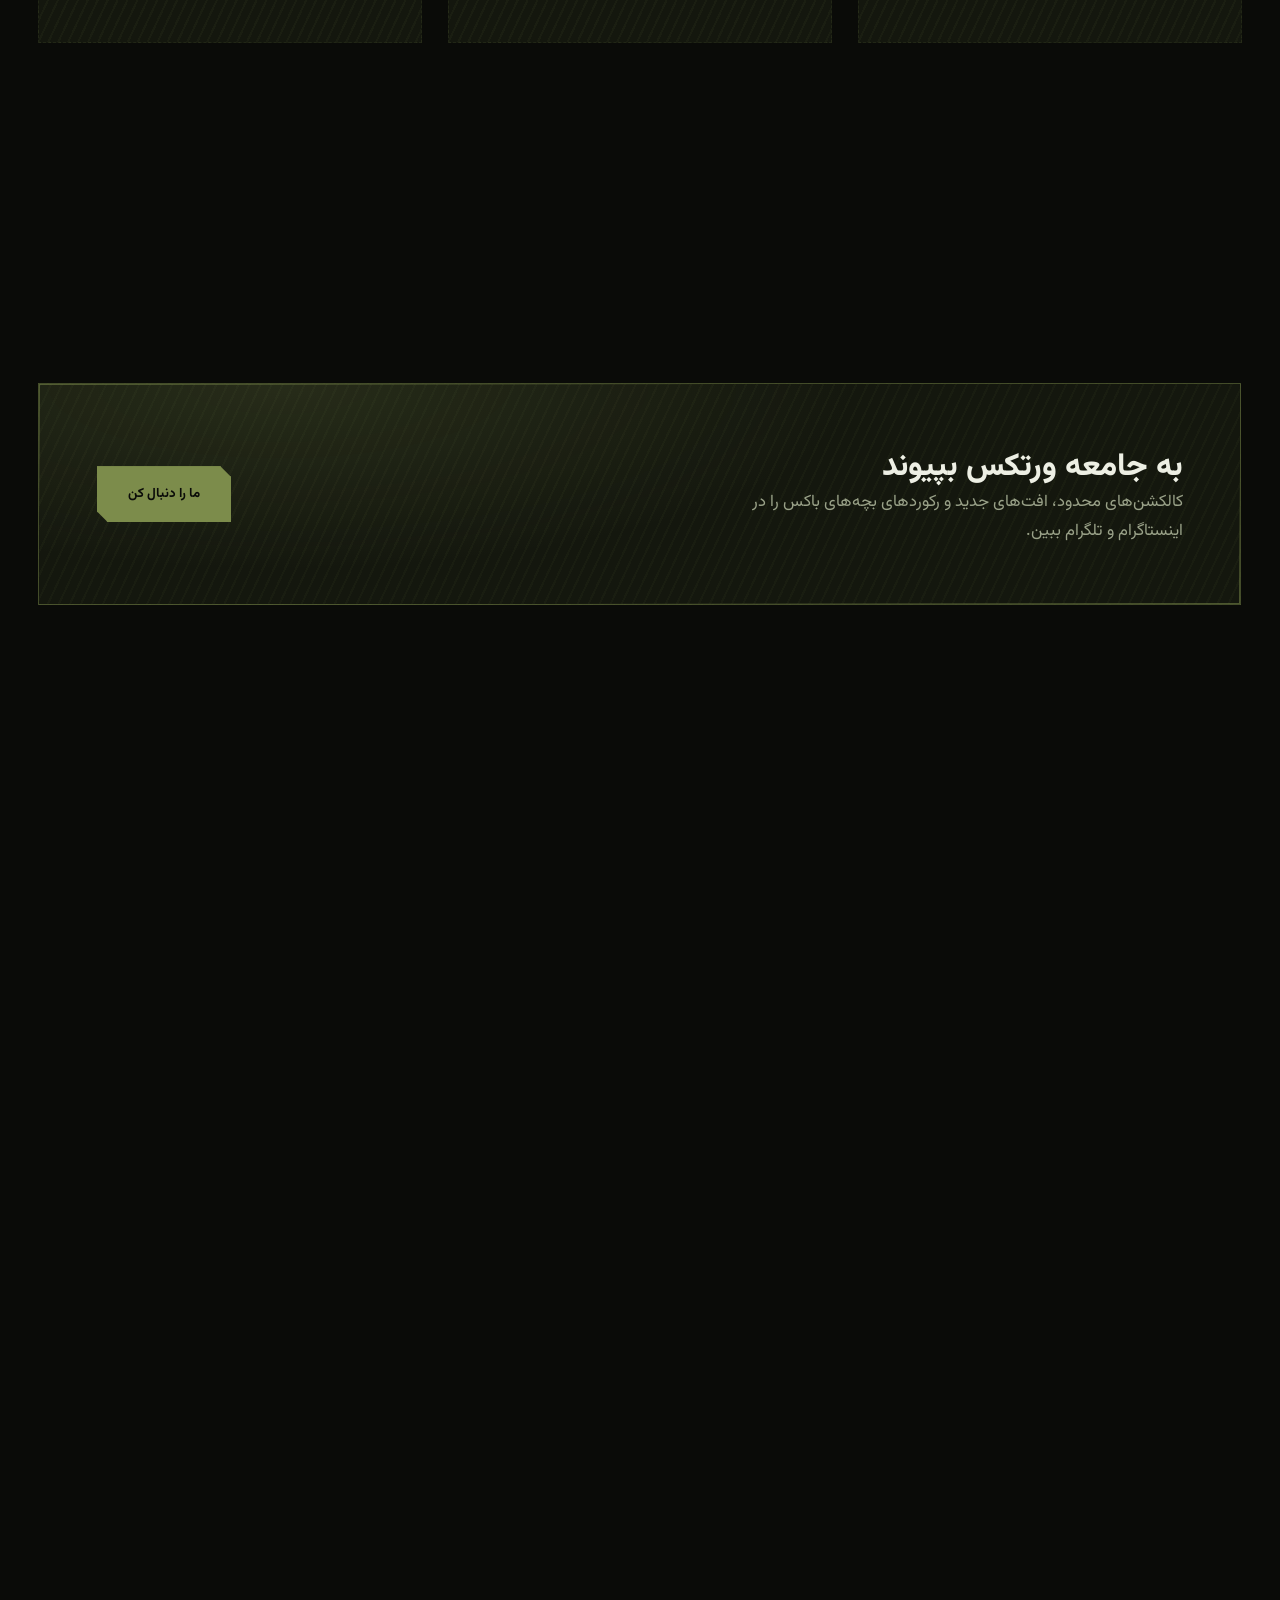
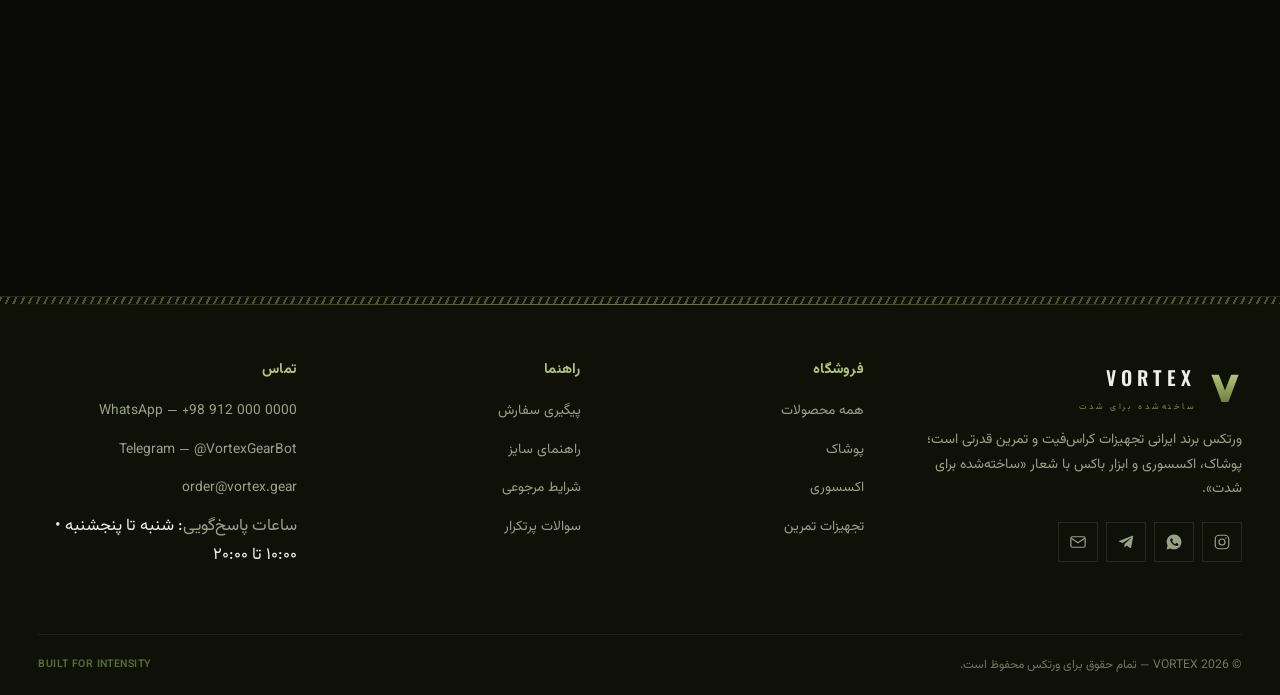
==== commit e25c68c8: "polish: dedupe scroll-progress bar, gallery zoom button (capture-phase so it doesn't navigate), merg" ====
--- a/public/index.html
+++ b/public/index.html
@@ -21,11 +21,20 @@
 <meta name="twitter:description" content="تجهیزات و پوشاک کراس‌فیت ورتکس: تی‌شرت تمرین، مچ‌بند، گچ مایع و اکسسوری. سفارش سریع از واتساپ و تلگرام.">
 <meta name="twitter:image" content="https://vortexgear.ir/assets/img/hero.jpg">
 <link rel="stylesheet" href="assets/css/style.css">
+<link rel="stylesheet" href="assets/css/motion.css">
 </head>
 <body data-page="home"
       data-title-fa="ورتکس | تجهیزات کراس‌فیت — ساخته‌شده برای شدت"
       data-title-en="VORTEX | CrossFit gear — built for intensity">
 
+<!-- لودر برند (با لوگوی ورتکس) -->
+<div id="vx-loader" aria-hidden="true">
+  <div class="vx-load-inner">
+    <svg class="vx-load-mark" viewBox="0 0 100 100"><path d="M12 16h20l18 44 18-44h20L58 90H42L12 16z"/></svg>
+    <div class="vx-load-word">Vortex</div>
+    <div class="vx-load-bar"><i></i></div>
+  </div>
+</div>
 <div id="site-header"></div>
 
 <main>
@@ -67,6 +76,16 @@
       <div class="hero-cta">
         <a class="btn" href="shop.html" data-i18n="hero_cta1">خرید کالکشن</a>
         <a class="btn btn--ghost" href="about.html" data-i18n="hero_cta2">درباره ورتکس</a>
+        <div class="rot-badge" aria-hidden="true">
+          <svg viewBox="0 0 120 120">
+            <defs><path id="vxcir" d="M60,60 m-45,0 a45,45 0 1,1 90,0 a45,45 0 1,1 -90,0"/></defs>
+            <circle cx="60" cy="60" r="53" fill="none" stroke="rgba(124,140,75,.32)"/>
+            <text font-size="9.6" letter-spacing="3.1" fill="#B3C37A" font-family="Oswald, sans-serif">
+              <textPath href="#vxcir" startOffset="0">BUILT FOR INTENSITY · VORTEX · </textPath>
+            </text>
+          </svg>
+          <span class="core">SEASON<br>01</span>
+        </div>
       </div>
       <div class="hero-cue" aria-hidden="true"><span>Scroll</span><i></i></div>
       <div class="hero-stats">
@@ -75,6 +94,7 @@
         <div data-reveal="scale" class="reveal"><strong data-i18n="stat3v">۲۴ ساعته</strong><span data-i18n="stat3l">پاسخ‌گویی پشتیبانی</span></div>
       </div>
     </div>
+    <div class="scroll-cue"><span data-i18n="scroll_hint">اسکرول کن</span><i></i></div>
   </section>
 
   <!-- ==================== MARQUEE ==================== -->
@@ -99,7 +119,7 @@
   <!-- ==================== WHY ==================== -->
   <section class="section section--amb">
     <div class="container">
-      <div class="section-head reveal">
+      <div class="section-head reveal" data-reveal="up">
         <span class="eyebrow" data-i18n="kick_why">مزیت‌های ورتکس</span>
         <h2 class="display" data-i18n="why_title">چرا ورتکس؟</h2>
         <p data-i18n="why_lead">چهار دلیل ساده که بچه‌های باکس دوباره از ما خرید می‌کنند.</p>
@@ -177,7 +197,34 @@
         </div>
         <a class="btn btn--ghost btn--sm" href="shop.html" data-i18n="view_all">مشاهده همه محصولات</a>
       </div>
-      <div class="grid grid--4" id="featured-grid"></div>
+      <div class="grid grid--4" id="featured-grid" data-stagger="110"></div>
+    </div>
+  </section>
+
+
+  <!-- ==================== DROP SPOTLIGHT ==================== -->
+  <section class="section" style="padding-top:0">
+    <div class="container">
+      <div class="num-kicker" data-reveal="up"><span>01 / DROP</span></div>
+      <div class="spot" style="margin-top:1.6rem">
+        <div class="spot-media mask-img" data-reveal="scale">
+          <span class="stamp">SEASON 01 · ISSUE No.6</span>
+          <img src="assets/img/crop-tee.jpg" alt="تی‌شرت کراپ ورتکس — Season 01 Issue No.6" loading="lazy" data-parallax="0.05">
+          <span class="frame"></span>
+        </div>
+        <div class="spot-body" data-reveal="left">
+          <span class="eyebrow" data-i18n="drop_kicker">دراپ فصل ۰۱</span>
+          <h2 class="display" data-i18n="drop_title">کراپ فصل ۰۱</h2>
+          <p class="desc" data-i18n="drop_text">کراپ فصل اول با چاپ دست‌نویس «Season 01 — Issue No.6»، برش آزاد برای حرکت‌های ترکیبی و پارچه‌ای که زیر عرق وا نمی‌دهد.</p>
+          <div class="spot-facts">
+            <div><b data-i18n="drop_f1v">۱۵۰</b><span data-i18n="drop_f1l">قطعه در هر سایز</span></div>
+            <div><b data-i18n="drop_f2v">۲۲۰ گرم</b><span data-i18n="drop_f2l">گرماژ پارچه</span></div>
+            <div><b data-i18n="drop_f3v">۴۸ ساعت</b><span data-i18n="drop_f3l">تا پایان موجودی</span></div>
+          </div>
+          <div class="hatch-live" style="width:150px;margin:1.6rem 0 1.4rem"></div>
+          <a class="btn" href="shop.html?cat=apparel" data-i18n="drop_cta">دیدن دراپ</a>
+        </div>
+      </div>
     </div>
   </section>
 
@@ -215,7 +262,21 @@
         <span class="eyebrow" data-i18n="kick_soon">در راه است</span>
         <h2 class="display" data-i18n="soon_title">در راه است</h2>
       </div>
-      <div class="grid grid--3" id="soon-grid"></div>
+      <div class="grid grid--3" id="soon-grid" data-stagger="110"></div>
+    </div>
+  </section>
+
+
+  <!-- ==================== NUMBERS ==================== -->
+  <section class="section section--tight" style="padding-top:0">
+    <div class="container">
+      <div class="num-kicker" data-reveal="up" style="margin-bottom:1.4rem"><span>02 / NUMBERS</span></div>
+      <div class="strip" data-reveal="up">
+        <div><strong class="count" data-count="12500" data-suffix-fa="+" data-suffix-en="+">۰</strong><span data-i18n="stat1l">سفارش ارسال‌شده</span></div>
+        <div><strong class="count" data-count="98" data-suffix-fa="٪" data-suffix-en="%">۰</strong><span data-i18n="stat2l">رضایت مشتری</span></div>
+        <div><strong class="count" data-count="5" data-suffix-fa=" سال" data-suffix-en=" yrs">۰</strong><span data-i18n="num_years">سابقهٔ فعالیت</span></div>
+        <div><strong class="count" data-count="34" data-suffix-fa=" شهر" data-suffix-en=" cities">۰</strong><span data-i18n="num_cities">پوشش ارسال</span></div>
+      </div>
     </div>
   </section>
 
@@ -230,6 +291,53 @@
         <div style="display:flex;gap:.7rem;flex-wrap:wrap">
           <a class="btn" id="band-ig" href="#" target="_blank" rel="noopener" data-i18n="band_cta">ما را دنبال کن</a>
         </div>
+      </div>
+    </div>
+  </section>
+
+
+  <!-- ==================== GALLERY ==================== -->
+  <section class="section" style="padding-top:0">
+    <div class="container">
+      <div class="num-kicker" data-reveal="up"><span>03 / GALLERY</span></div>
+      <div class="section-head" data-reveal="up" style="margin-top:1rem">
+        <h2 class="display" data-i18n="gal_title">از تمرین، از باکس</h2>
+        <p data-i18n="gal_lead">تصاویر واقعی محصولات ورتکس — همان چیزی که می‌رسد دستت.</p>
+      </div>
+      <div style="display:grid;grid-template-columns:repeat(auto-fit,minmax(210px,1fr));gap:1rem" data-stagger="100">
+        <a class="gal" href="shop.html?cat=apparel" data-reveal="up"><img src="assets/img/tee.jpg" alt="تی‌شرت ورتکس" loading="lazy"><span class="cap"><b data-i18n="gal_1">تی‌شرت تمرین</b></span></a>
+        <a class="gal" href="shop.html?cat=apparel" data-reveal="up"><img src="assets/img/crop-tee.jpg" alt="کراپ ورتکس" loading="lazy"><span class="cap"><b data-i18n="gal_2">کراپ Season 01</b></span></a>
+        <a class="gal" href="shop.html?cat=gear" data-reveal="up"><img src="assets/img/wrist-wraps.jpg" alt="مچ‌بند ورتکس" loading="lazy"><span class="cap"><b data-i18n="gal_3">مچ‌بند تمرین</b></span></a>
+        <a class="gal" href="shop.html?cat=gear" data-reveal="up"><img src="assets/img/liquid-chalk.jpg" alt="گچ مایع ورتکس" loading="lazy"><span class="cap"><b data-i18n="gal_4">گچ مایع ۱۵۰ml</b></span></a>
+        <a class="gal" href="shop.html?cat=accessory" data-reveal="up"><img src="assets/img/keychain.jpg" alt="جاکلیدی ورتکس" loading="lazy"><span class="cap"><b data-i18n="gal_5">بند و جاکلیدی</b></span></a>
+      </div>
+    </div>
+  </section>
+
+  <!-- ==================== TESTIMONIALS ==================== -->
+  <section class="section" style="padding-top:0">
+    <div class="container">
+      <div class="num-kicker" data-reveal="up"><span>04 / WORDS</span></div>
+      <div class="section-head" data-reveal="up" style="margin-top:1rem">
+        <h2 class="display" data-i18n="testi_title">بچه‌های باکس چه می‌گویند</h2>
+        <p data-i18n="testi_lead">بازخورد ورزشکارانی که با محصولات ورتکس تمرین می‌کنند.</p>
+      </div>
+      <div class="quotes" data-reveal="up" data-stagger="120">
+        <blockquote class="quote">
+          <span class="stars">★★★★★</span>
+          <p data-i18n="t1">«مچ‌بندها دقیقاً همون چیزی بود که لازم داشتم؛ زیر ۱۵۰ کیلو ذره‌ای جابه‌جا نشد.»</p>
+          <div class="who"><span class="av">ا</span><div><b data-i18n="t1n">امیر ک.</b><span data-i18n="t1r">باکس کراس‌فیت، تهران</span></div></div>
+        </blockquote>
+        <blockquote class="quote">
+          <span class="stars">★★★★★</span>
+          <p data-i18n="t2">«گچ مایعش عالیه — نه پودر می‌کنه نه دست رو خشک می‌کنه، فقط گیر می‌ده.»</p>
+          <div class="who"><span class="av">س</span><div><b data-i18n="t2n">سارا م.</b><span data-i18n="t2r">وزنه‌بردار، اصفهان</span></div></div>
+        </blockquote>
+        <blockquote class="quote">
+          <span class="stars">★★★★★</span>
+          <p data-i18n="t3">«تی‌شرت بعد از ده‌ها شست‌وشو هم فرمش رو حفظ کرده؛ برای تمرین روزانه بهترین انتخاب بوده.»</p>
+          <div class="who"><span class="av">ر</span><div><b data-i18n="t3n">رضا ب.</b><span data-i18n="t3r">مربی کراس‌فیت، شیراز</span></div></div>
+        </blockquote>
       </div>
     </div>
   </section>
--- a/public/assets/css/style.css
+++ b/public/assets/css/style.css
@@ -929,3 +929,52 @@
   ::-webkit-scrollbar-thumb{background:var(--olive-800);border:3px solid var(--bg);border-radius:99px}
   ::-webkit-scrollbar-thumb:hover{background:var(--olive)}
 }
+
+/* ==========================================================================
+   افزوده‌های بخش‌های محتوایی — لایت‌باکس گالری و لودر (تکمیل موتور FX)
+   ========================================================================== */
+#vx-loader{position:fixed;inset:0;z-index:400;display:grid;place-items:center;
+  background:radial-gradient(circle at 50% 42%,#14170E,#080905 72%);transition:opacity .55s var(--ease),visibility .55s}
+#vx-loader.done{opacity:0;visibility:hidden}
+#vx-loader .vx-load-inner{display:grid;justify-items:center;gap:1rem;text-align:center}
+#vx-loader .vx-load-mark{width:72px;height:72px;color:var(--olive-300);
+  filter:drop-shadow(0 0 18px rgba(124,140,75,.45));animation:vx-pulse-glow 2.4s var(--ease) infinite}
+#vx-loader .vx-load-mark path{fill:currentColor}
+#vx-loader .vx-load-word{font-family:var(--font-display);letter-spacing:.4em;text-transform:uppercase;
+  font-size:1.05rem;color:var(--text);padding-inline-start:.4em}
+#vx-loader .vx-load-bar{width:170px;height:2px;background:rgba(124,140,75,.22);overflow:hidden}
+#vx-loader .vx-load-bar i{display:block;height:100%;width:38%;background:var(--olive-300);
+  box-shadow:0 0 10px rgba(152,169,98,.7);animation:vx-load-slide 1.05s var(--ease) infinite}
+@keyframes vx-load-slide{0%{transform:translateX(-110%)}100%{transform:translateX(300%)}}
+html[dir="rtl"] #vx-loader .vx-load-bar i{animation-name:vx-load-slide-rtl}
+@keyframes vx-load-slide-rtl{0%{transform:translateX(110%)}100%{transform:translateX(-300%)}}
+
+#to-top{position:fixed;bottom:1.35rem;inset-inline-start:1.35rem;z-index:75;width:44px;height:44px;
+  display:grid;place-items:center;border:1px solid var(--line-strong);background:rgba(20,23,14,.9);
+  color:var(--olive-200);opacity:0;visibility:hidden;transform:translateY(14px);
+  transition:.35s var(--ease);backdrop-filter:blur(8px)}
+#to-top.on{opacity:1;visibility:visible;transform:none}
+#to-top:hover{background:var(--olive);color:#0A0B08;border-color:var(--olive)}
+#to-top svg{width:19px;height:19px}
+
+.vx-lightbox{position:fixed;inset:0;z-index:300;background:rgba(6,7,4,.92);backdrop-filter:blur(8px);
+  display:grid;place-items:center;padding:var(--gutter);opacity:0;transition:opacity .3s var(--ease)}
+.vx-lightbox.on{opacity:1}
+.vx-lightbox img{max-width:min(1000px,92vw);max-height:86vh;object-fit:contain;
+  border:1px solid var(--line-strong);box-shadow:var(--shadow)}
+.vx-lb-close{position:absolute;top:1.1rem;inset-inline-end:1.1rem;width:44px;height:44px;
+  border:1px solid var(--line-strong);background:rgba(10,11,8,.7);color:var(--text);font-size:1.3rem;
+  display:grid;place-items:center;cursor:pointer}
+.vx-lb-close:hover{background:var(--olive);color:#0A0B08}
+.gal img{cursor:zoom-in}
+@media (max-width:620px){#to-top{bottom:1rem;inset-inline-start:1rem;width:40px;height:40px}}
+@media (prefers-reduced-motion:reduce){#vx-loader .vx-load-bar i{animation:none;width:100%}}
+
+/* دکمهٔ بزرگ‌نمایی تایل‌های گالری */
+.gal{position:relative}
+.gal-zoom{position:absolute;top:.55rem;inset-inline-end:.55rem;z-index:3;width:34px;height:34px;
+  display:grid;place-items:center;border:1px solid var(--line-strong);background:rgba(10,11,8,.72);
+  color:var(--olive-200);opacity:0;transform:translateY(-6px);transition:.28s var(--ease);backdrop-filter:blur(6px)}
+.gal:hover .gal-zoom{opacity:1;transform:none}
+.gal-zoom:hover{background:var(--olive);color:#0A0B08;border-color:var(--olive)}
+.gal-zoom svg{width:17px;height:17px}
--- a/public/assets/css/motion.css
+++ b/public/assets/css/motion.css
@@ -0,0 +1,360 @@
+/* ==========================================================================
+   VORTEX — استایل بخش‌های محتوایی (دراپ اسپات‌لایت، گالری، نظرات، لودر، back-to-top)
+   --------------------------------------------------------------------------
+   نکته: این فایل ابتدا با نام motion.css اضافه شده بود و یک موتور انیمیشن کامل
+   درون خودش داشت. حالا فقط استایل‌های همین بخش‌ها در آن مانده است و
+   موتور حرکت/افکت‌های سایت داخل این دو فایل است:
+       assets/css/style.css  → بخش «Motion & FX layer»
+       assets/js/app.js      → ماژول FX
+   ========================================================================== */
+/* ==========================================================================
+   VORTEX — MOTION & GRAPHICS LAYER
+   لایهٔ انیمیشن و جلوه‌های بصری — جدا از استایل اصلی تا سایت سبک بماند
+   همهٔ افکت‌ها با prefers-reduced-motion سازگارند.
+   ========================================================================== */
+
+/* ---------- ۱) لودر با لوگوی ورتکس -------------------------------------- */
+#vx-loader{
+  position:fixed;inset:0;z-index:200;background:var(--bg);
+  display:grid;place-items:center;gap:0;
+  transition:opacity .55s var(--ease),visibility .55s;
+}
+
+#vx-loader.done{opacity:0;visibility:hidden}
+
+.vx-load-inner{display:grid;justify-items:center;gap:1.1rem}
+
+.vx-load-mark{width:74px;height:74px;overflow:visible}
+
+.vx-load-mark path{
+  fill:none;stroke:var(--olive);stroke-width:7;stroke-linejoin:round;stroke-linecap:round;
+  stroke-dasharray:260;stroke-dashoffset:260;
+  animation:vxDraw 1.05s var(--ease) forwards;
+}
+
+@keyframes vxDraw{to{stroke-dashoffset:0}}
+
+.vx-load-word{
+  font-family:var(--font-display);font-size:1.05rem;letter-spacing:.42em;text-indent:.42em;
+  color:var(--text);text-transform:uppercase;opacity:0;animation:vxFade .6s .35s var(--ease) forwards;
+}
+
+.vx-load-bar{width:174px;height:2px;background:rgba(124,140,75,.18);overflow:hidden;margin-top:.2rem}
+
+.vx-load-bar i{display:block;height:100%;width:40%;background:var(--olive);
+  animation:vxLoad 1.15s var(--ease) infinite}
+
+@keyframes vxLoad{0%{transform:translateX(-110%)}100%{transform:translateX(320%)}}
+
+@keyframes vxFade{to{opacity:1}}
+
+
+/* ---------- ۲) نوار پیشرفت اسکرول --------------------------------------- */
+#vx-progress{
+  position:fixed;top:0;inset-inline:0;height:2px;z-index:150;pointer-events:none;
+  background:linear-gradient(90deg,var(--olive-700),var(--olive-300),var(--olive));
+  transform-origin:0 50%;transform:scaleX(0);
+}
+
+html[dir="rtl"] #vx-progress{transform-origin:100% 50%}
+
+
+/* ---------- ۳) کرسر سفارشی (فقط دسکتاپ با ماوس) ------------------------- */
+@media (hover:hover) and (pointer:fine){
+  html.vx-cursor-on,html.vx-cursor-on a,html.vx-cursor-on button{cursor:none}
+  #vx-cursor{
+    position:fixed;top:0;left:0;z-index:180;pointer-events:none;
+    width:26px;height:26px;margin:-13px 0 0 -13px;
+    border:1px solid rgba(124,140,75,.85);
+    transform:rotate(45deg);transition:width .25s var(--ease),height .25s var(--ease),
+      background .25s var(--ease),opacity .3s;opacity:0;
+  }
+  #vx-cursor.on{opacity:1}
+  #vx-cursor.grow{width:54px;height:54px;margin:-27px 0 0 -27px;background:rgba(124,140,75,.14)}
+  #vx-cursor-dot{
+    position:fixed;top:0;left:0;z-index:181;pointer-events:none;width:5px;height:5px;margin:-2.5px 0 0 -2.5px;
+    background:var(--olive-300);border-radius:50%;opacity:0;transition:opacity .3s
+  }
+  #vx-cursor-dot.on{opacity:1}
+}
+
+
+/* ---------- ۴) سیستم ریویل (ورود المان‌ها با اسکرول) -------------------- */
+[data-reveal]{opacity:0;will-change:transform,opacity;
+  transition:opacity .85s var(--ease),transform .85s var(--ease),clip-path .9s var(--ease);
+  transition-delay:var(--d,0ms)}
+
+[data-reveal="up"]{transform:translateY(38px)}
+
+[data-reveal="down"]{transform:translateY(-26px)}
+
+[data-reveal="left"]{transform:translateX(42px)}
+
+[data-reveal="right"]{transform:translateX(-42px)}
+
+[data-reveal="scale"]{transform:scale(.93)}
+
+[data-reveal="clip"]{opacity:1;clip-path:inset(0 0 100% 0)}
+
+[data-reveal="clip-x"]{opacity:1;clip-path:inset(0 100% 0 0)}
+
+html[dir="rtl"] [data-reveal="clip-x"]{clip-path:inset(0 0 0 100%)}
+
+[data-reveal].in{opacity:1;transform:none;clip-path:inset(0 0 0 0)}
+
+
+/* خط‌های تقسیم‌کننده که با اسکرول «کشیده» می‌شوند */
+.vx-line{height:1px;background:var(--line-strong);transform:scaleX(0);transform-origin:0 50%;
+  transition:transform 1.1s var(--ease)}
+
+html[dir="rtl"] .vx-line{transform-origin:100% 50%}
+
+.vx-line.in{transform:scaleX(1)}
+
+
+/* ---------- ۵) ریز‌انیمیشن‌ها -------------------------------------------- */
+/* دکمه: درخشش عبوری */
+.btn{overflow:hidden;isolation:isolate}
+
+html[dir="rtl"] .btn::after{transform:translateX(130%)}
+
+html[dir="rtl"] .btn:hover::after{transform:translateX(-130%)}
+
+
+/* آیکون دکمه: حرکت ریز */
+.btn svg{transition:transform .3s var(--ease)}
+
+
+/* اعداد شمارنده */
+.count{font-variant-numeric:tabular-nums;display:inline-block}
+
+
+/* کارت محصول: تیلت سه‌بعدی + درخشش */
+.card,.cat-card{transform-style:preserve-3d}
+
+
+/* ستارهٔ چرخان «ورتکس» — گرافیک پس‌زمینه */
+.vx-swirl{position:absolute;pointer-events:none;opacity:.5;z-index:-1}
+
+.vx-swirl .ring{transform-origin:50% 50%;animation:vxSpin 26s linear infinite}
+
+.vx-swirl .ring:nth-child(2){animation-duration:34s;animation-direction:reverse}
+
+.vx-swirl .ring:nth-child(3){animation-duration:46s}
+
+@keyframes vxSpin{to{transform:rotate(360deg)}}
+
+
+/* لکه‌های نور سبز با حرکت آرام */
+.glow-blob{
+  position:absolute;border-radius:50%;pointer-events:none;z-index:-1;filter:blur(70px);
+  background:radial-gradient(circle,rgba(124,140,75,.30),transparent 68%);
+  animation:blobFloat 16s ease-in-out infinite alternate;
+}
+
+@keyframes blobFloat{
+  from{transform:translate3d(0,0,0) scale(1)}
+  to{transform:translate3d(28px,-34px,0) scale(1.12)}
+}
+
+
+/* نشانگر اسکرول در هیرو */
+.scroll-cue{
+  position:absolute;bottom:1.6rem;inset-inline-start:50%;transform:translateX(-50%);
+  display:grid;justify-items:center;gap:.5rem;color:var(--muted);z-index:3
+}
+
+html[dir="rtl"] .scroll-cue{transform:translateX(50%)}
+
+@keyframes cueMove{0%{transform:translateY(-16px)}100%{transform:translateY(46px)}}
+
+
+/* هیرو: تایپوگرافی با پوشش متحرک */
+.hero h1 .line-mask{display:block;overflow:hidden}
+
+@keyframes lineUp{to{transform:translateY(0)}}
+
+@keyframes fadeUp{from{opacity:0;transform:translateY(22px)}to{opacity:1;transform:none}}
+
+
+/* خط هاشور متحرک */
+.hatch-live{
+  height:7px;background-image:repeating-linear-gradient(115deg,var(--olive) 0 2px,transparent 2px 7px);
+  background-size:200% 100%;animation:hatchSlide 3.4s linear infinite;opacity:.75
+}
+
+@keyframes hatchSlide{to{background-position:40px 0}}
+
+
+/* مارکی: توقف روی هاور + ردیف معکوس */
+.marquee:hover .marquee-track{animation-play-state:paused}
+
+
+/* گالری: هاور با زوم و برچسب */
+.gal{position:relative;overflow:hidden;border:1px solid var(--line-soft);aspect-ratio:4/5;display:block}
+
+.gal img{width:100%;height:100%;object-fit:cover;transition:transform 1.1s var(--ease),filter .5s;
+  filter:saturate(.9)}
+
+.gal:hover img{transform:scale(1.08) rotate(.6deg);filter:saturate(1.05)}
+
+.gal .cap{
+  position:absolute;inset-inline:0;bottom:0;padding:1rem;z-index:2;
+  background:linear-gradient(to top,rgba(10,11,8,.92),transparent);
+  transform:translateY(8px);opacity:0;transition:.45s var(--ease)
+}
+
+.gal:hover .cap{transform:none;opacity:1}
+
+.gal .cap b{font-family:var(--font-display);letter-spacing:.12em;font-size:.8rem;color:var(--olive-200)}
+
+
+/* اسپات‌لایت دراپ */
+.spot{position:relative;display:grid;grid-template-columns:1.1fr .9fr;gap:clamp(1.5rem,5vw,4rem);align-items:center}
+
+.spot-media{position:relative;overflow:hidden;border:1px solid var(--line-strong)}
+
+.spot-media img{width:100%;aspect-ratio:1/1;object-fit:cover;transform:scale(1.06);
+  transition:transform 1.4s var(--ease)}
+
+.spot-media:hover img{transform:scale(1.12)}
+
+.spot-media .frame{
+  position:absolute;inset:14px;border:1px solid rgba(124,140,75,.35);pointer-events:none
+}
+
+.spot-media .stamp{
+  position:absolute;top:-1px;inset-inline-start:-1px;background:var(--olive);color:#0A0B08;
+  font-family:var(--font-display);font-size:.68rem;letter-spacing:.2em;padding:.4rem .8rem
+}
+
+.spot-body .kicker{color:var(--olive-300)}
+
+.spot-body h2{font-size:var(--step-3);text-transform:uppercase;margin-top:.7rem}
+
+html[lang="fa"] .spot-body h2{text-transform:none}
+
+.spot-body .desc{color:var(--muted);margin-top:1rem;max-width:52ch}
+
+.spot-facts{display:flex;flex-wrap:wrap;gap:1.6rem;margin-top:1.6rem;padding-top:1.2rem;
+  border-top:1px solid var(--line-soft)}
+
+.spot-facts b{display:block;font-family:var(--font-display);font-size:1.5rem;color:var(--olive-200);line-height:1}
+
+.spot-facts span{font-size:.72rem;color:var(--muted-2)}
+
+
+/* اسلایدر نظرات */
+.quotes{display:flex;gap:1rem;overflow-x:auto;scroll-snap-type:x mandatory;
+  padding-bottom:.6rem;scrollbar-width:thin}
+
+.quotes::-webkit-scrollbar{height:4px}
+
+.quotes::-webkit-scrollbar-thumb{background:var(--olive-800)}
+
+.quote{
+  flex:0 0 min(420px,86%);scroll-snap-align:start;background:var(--surface);
+  border:1px solid var(--line-soft);padding:1.6rem;position:relative;overflow:hidden
+}
+
+.quote::before{
+  content:"”";position:absolute;top:-1.5rem;inset-inline-end:.8rem;font-family:var(--font-display);
+  font-size:7rem;color:rgba(124,140,75,.14);line-height:1
+}
+
+.quote p{font-size:.95rem;line-height:1.9;position:relative}
+
+.quote .who{display:flex;align-items:center;gap:.7rem;margin-top:1.2rem}
+
+.quote .av{width:38px;height:38px;display:grid;place-items:center;border:1px solid var(--olive-700);
+  color:var(--olive-200);font-family:var(--font-display);font-size:.8rem}
+
+.quote .who b{display:block;font-size:.86rem}
+
+.quote .who span{font-size:.72rem;color:var(--muted-2)}
+
+.quote .stars{color:var(--olive);font-size:.8rem;letter-spacing:.18em;margin-bottom:.7rem;display:block}
+
+
+/* بخش شماره‌دار */
+.num-kicker{display:flex;align-items:center;gap:.9rem;color:var(--olive-700);
+  font-family:var(--font-display);letter-spacing:.3em;font-size:.7rem}
+
+.num-kicker::after{content:"";height:1px;flex:1;background:var(--line-soft)}
+
+
+/* دکمهٔ بازگشت به بالا */
+#to-top{
+  position:fixed;bottom:1.3rem;inset-inline-start:1.3rem;z-index:75;
+  width:46px;height:46px;display:grid;place-items:center;border:1px solid var(--line-strong);
+  background:rgba(10,11,8,.86);color:var(--olive-200);backdrop-filter:blur(8px);
+  opacity:0;visibility:hidden;transform:translateY(12px);transition:.35s var(--ease)
+}
+
+#to-top.on{opacity:1;visibility:visible;transform:none}
+
+#to-top:hover{background:var(--olive);color:#0A0B08;border-color:var(--olive)}
+
+#to-top svg{width:18px;height:18px}
+
+
+/* گلیچ کوتاه روی تیتر اصلی هنگام هاور */
+.glitch{position:relative;display:inline-block}
+
+
+/* تصویر با ماسک ریویل */
+.mask-img{overflow:hidden}
+
+
+/* بج چرخان «built for intensity» */
+.rot-badge{position:relative;width:118px;height:118px;flex:0 0 auto}
+
+.rot-badge svg{width:100%;height:100%;animation:vxSpin 18s linear infinite}
+
+.rot-badge .core{
+  position:absolute;inset:0;display:grid;place-items:center;
+  font-family:var(--font-display);font-size:.62rem;letter-spacing:.2em;color:var(--olive-200);text-align:center
+}
+
+
+/* کارت‌های «خدمات» با آیکون متحرک */
+.feat svg{transition:transform .45s var(--ease),color .3s}
+
+
+/* ---------- ۶) موبایل و کم‌کردن افکت‌ها ---------------------------------- */
+@media (max-width:900px){
+  .spot{grid-template-columns:1fr}
+  .scroll-cue{display:none}
+}
+
+@media (max-width:620px){
+  #vx-progress{height:3px}
+}
+
+
+/* ---------- ۷) احترام به تنظیمات کاربر ----------------------------------- */
+@media (prefers-reduced-motion:reduce){
+  *,*::before,*::after{animation-duration:.001ms!important;animation-iteration-count:1!important;
+    transition-duration:.001ms!important}
+  [data-reveal]{opacity:1!important;transform:none!important;clip-path:none!important}
+  #vx-loader{display:none}
+  .hero h1 .line-mask>span{transform:none!important}
+  .hero .eyebrow,.hero-lead,.hero-cta,.hero-stats{opacity:1!important}
+}
+
+
+/* بج چرخان شناور در گوشهٔ هیرو (دسکتاپ) */
+.hero-cta{align-items:center;row-gap:1.2rem}
+
+@media (max-width:620px){.hero-cta .rot-badge{display:none}}
+
+
+/* شکست متعادل خط در تیترها + نشکستن عبارت‌های لاتین */
+.spot-body h2,.section-head h2,.cta-band h2,.split-body h2{text-wrap:balance}
+
+.ltr-part{white-space:nowrap;direction:ltr;unicode-bidi:isolate;display:inline-block}
+
+
+.spot-body h2{font-size:clamp(1.5rem,1.1rem + 1.5vw,2.45rem);max-width:24ch}
+
+@media (max-width:620px){.spot-body h2{font-size:1.45rem}}
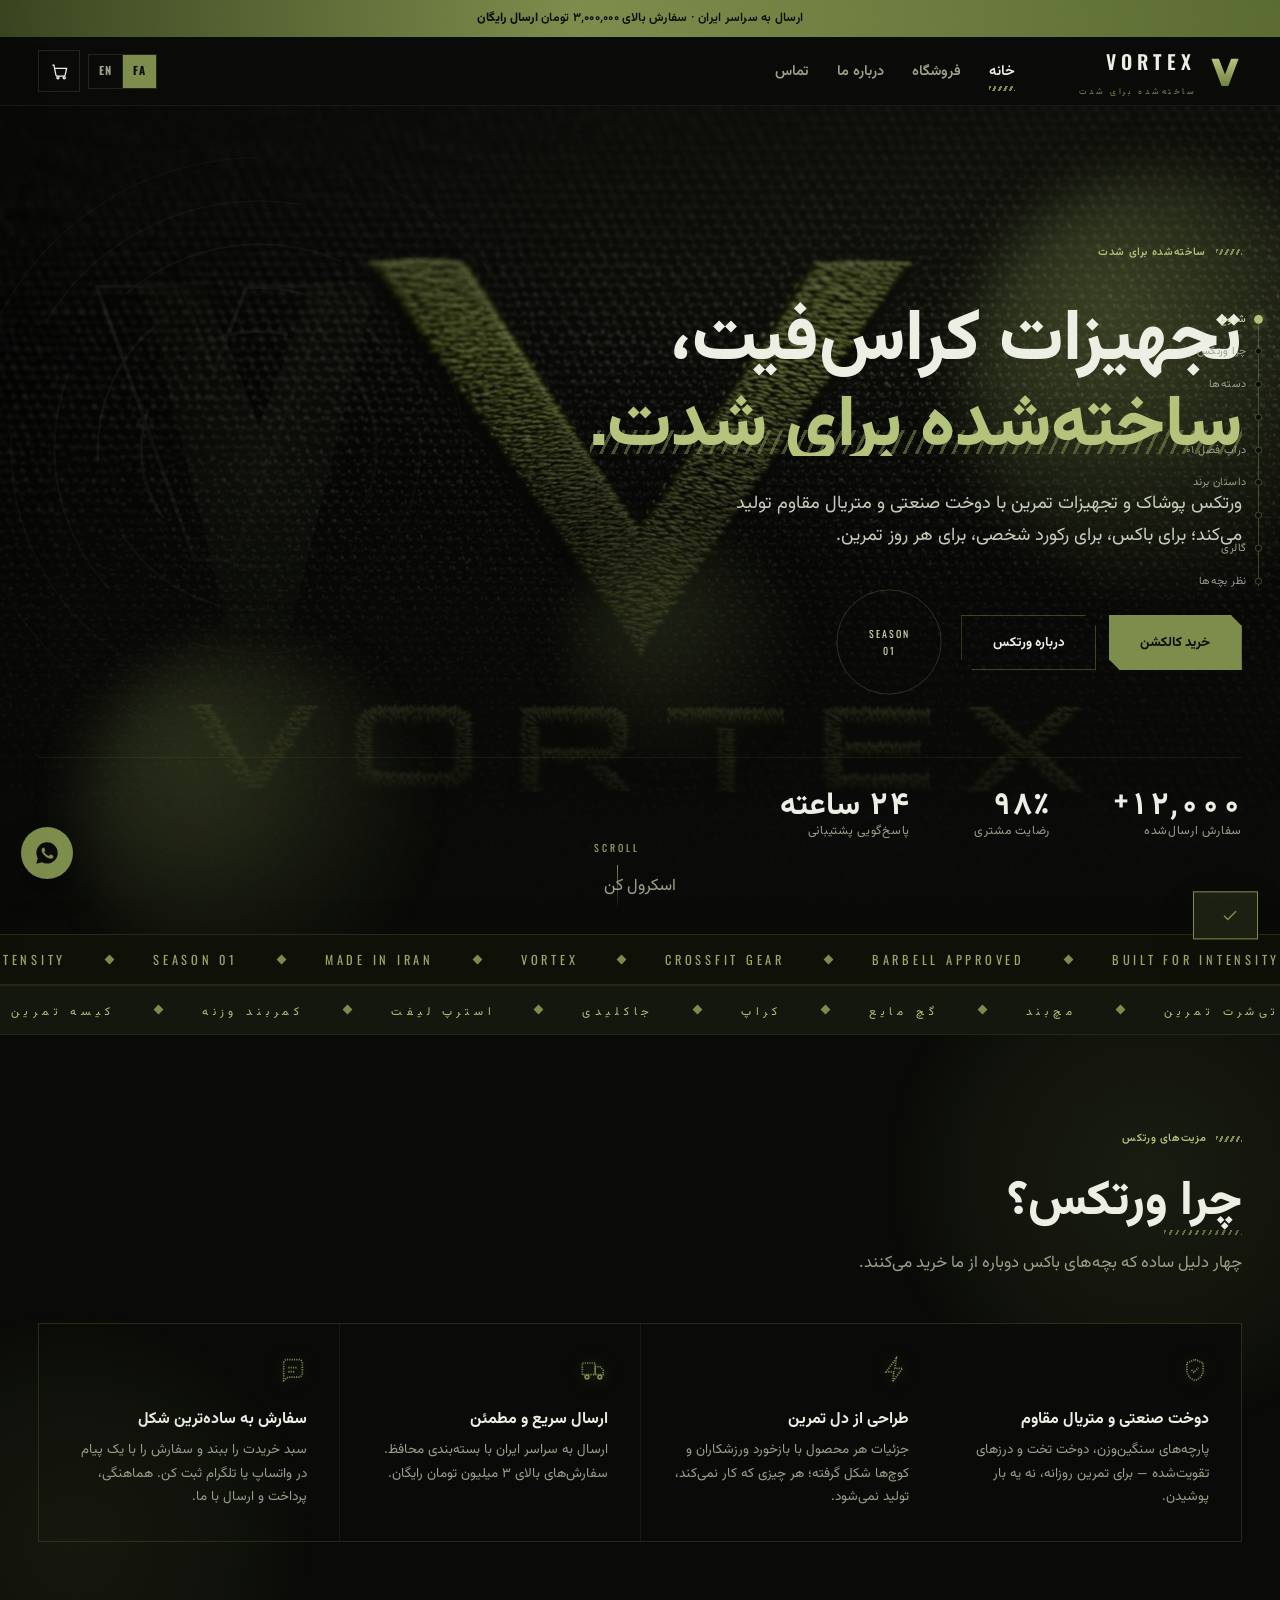
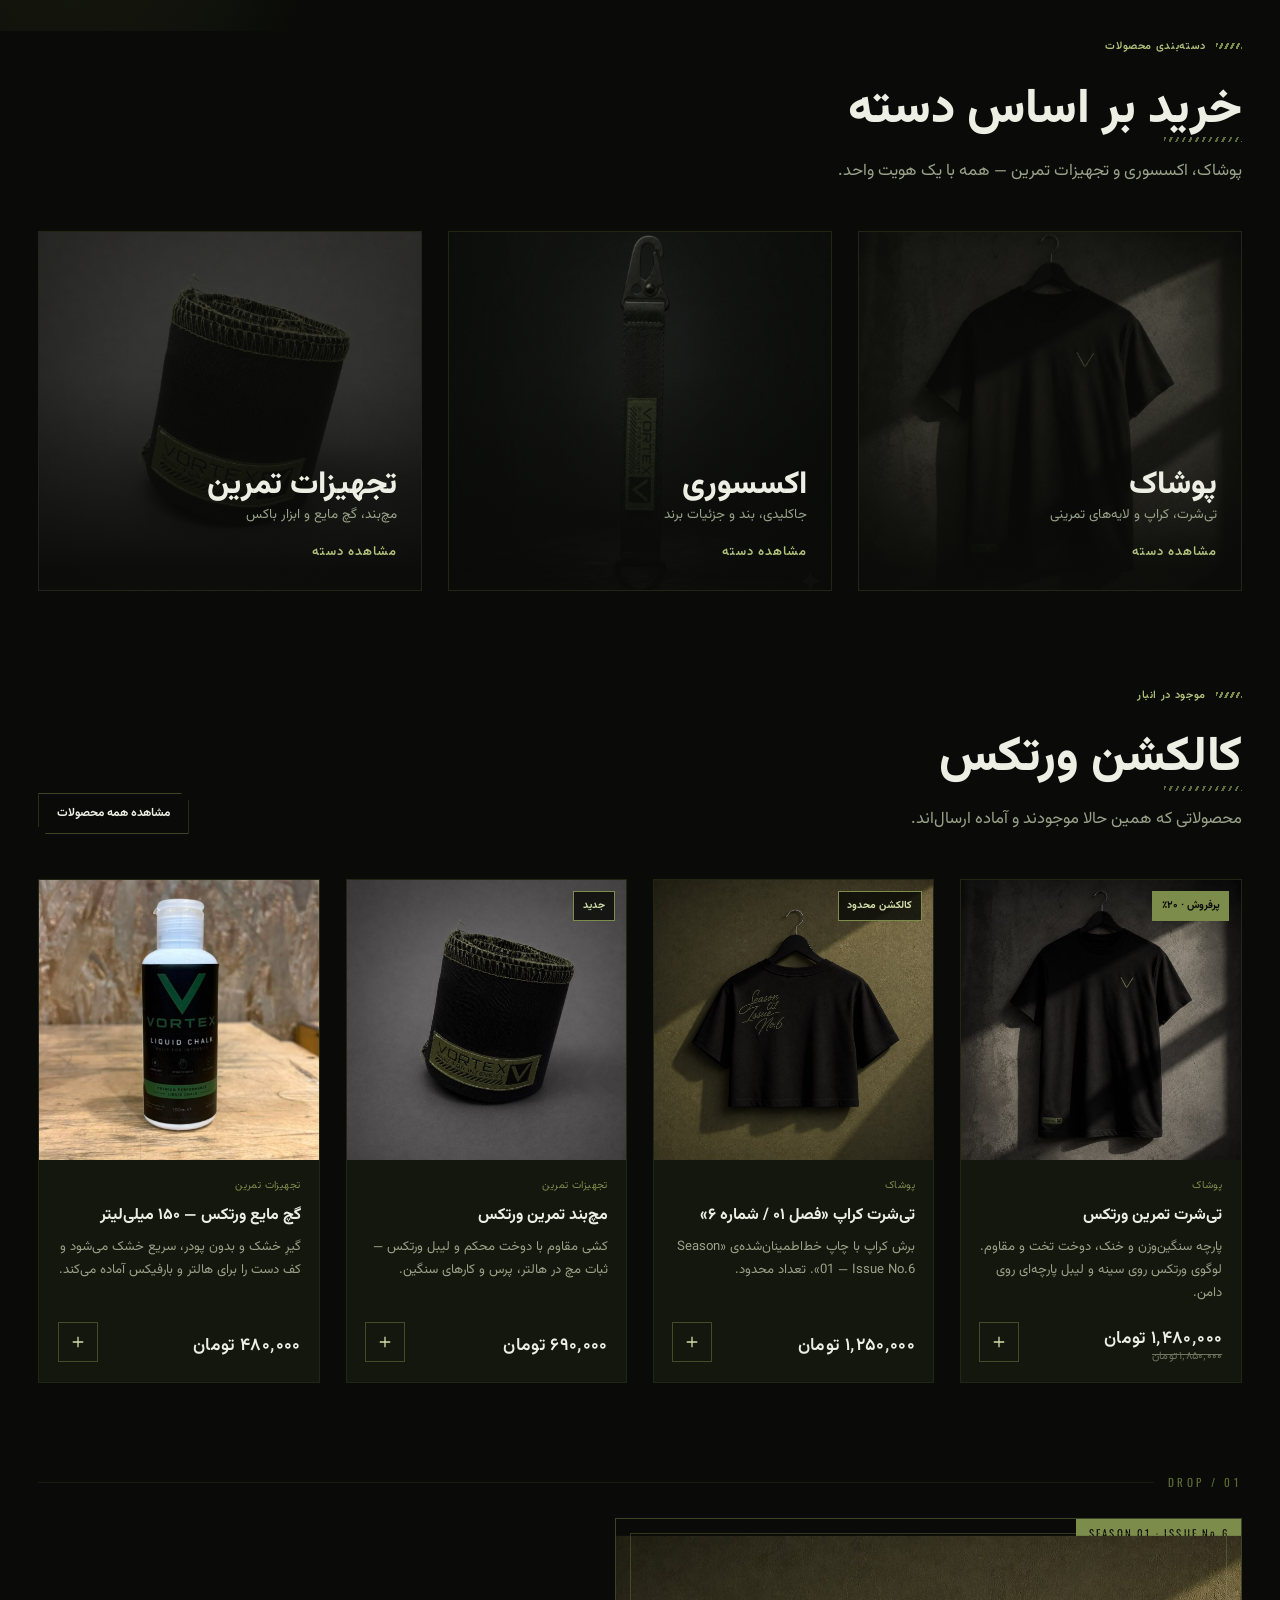
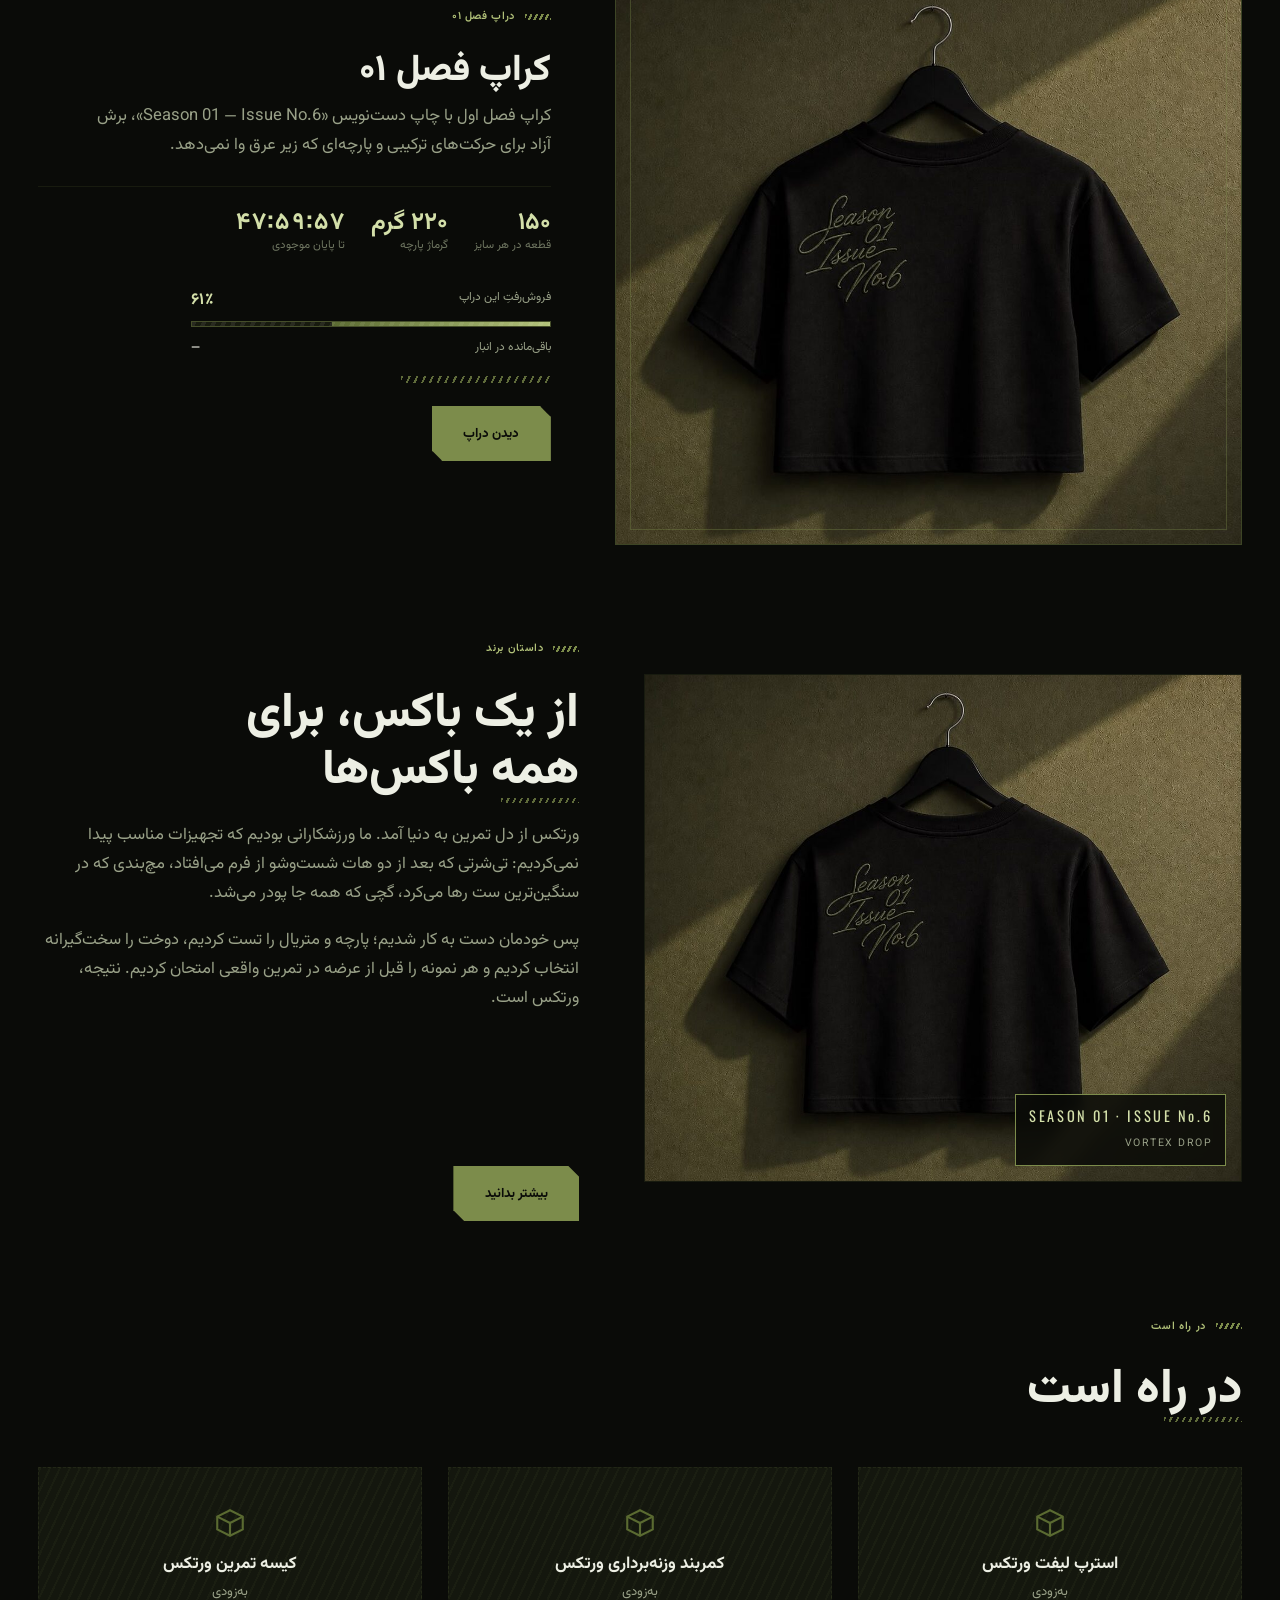
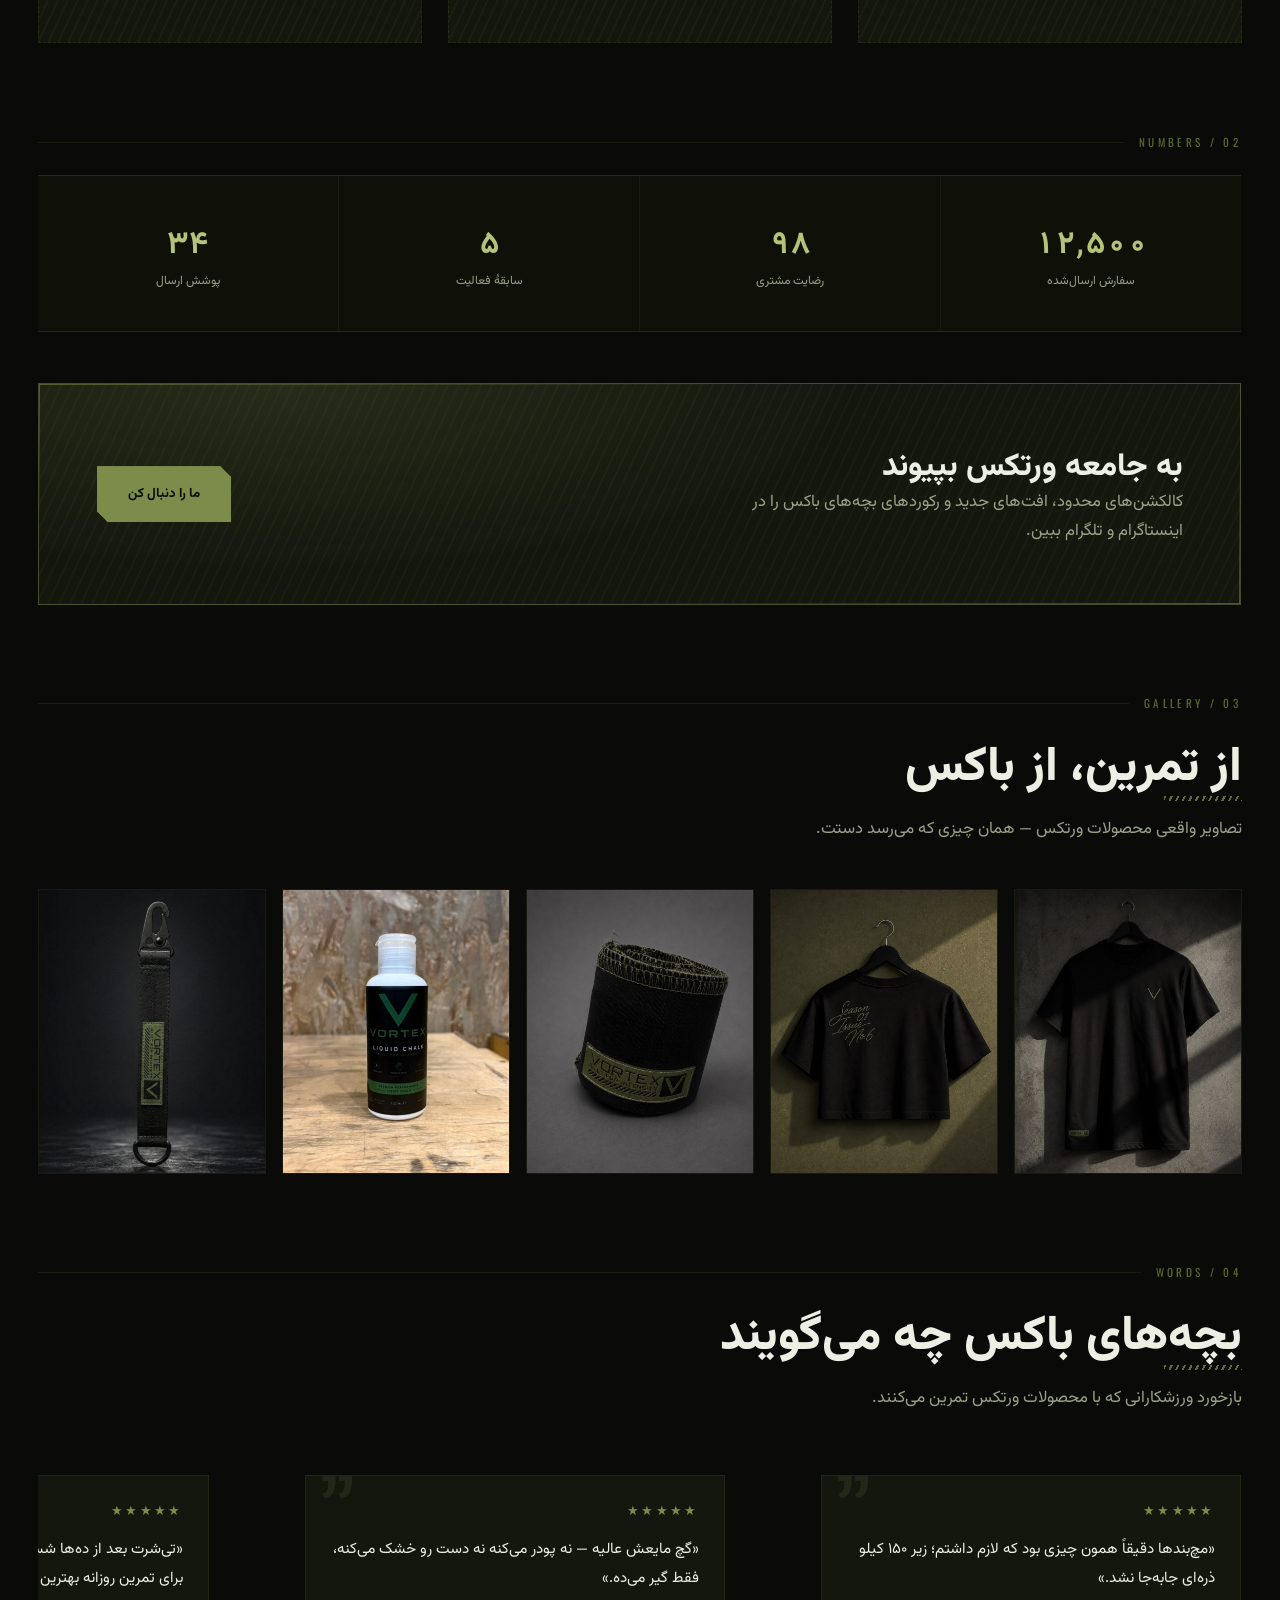
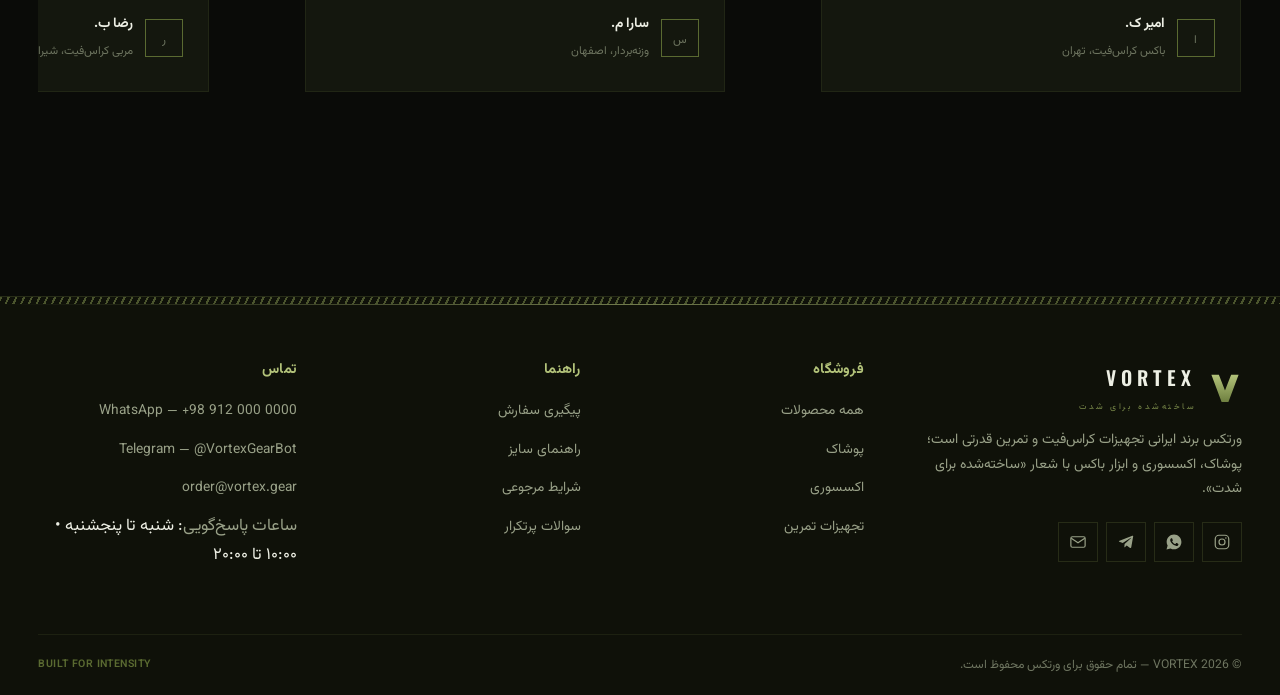
==== commit 032c23ee: "feat(fx2): section rail, masked hero reveal, rotating announce bar, live drop meter + countdown, lig" ====
--- a/public/index.html
+++ b/public/index.html
@@ -40,7 +40,7 @@
 <main>
 
   <!-- ==================== HERO ==================== -->
-  <section class="hero">
+  <section class="hero" id="top" data-rail="rail_top">
     <div class="hero-media">
       <img src="assets/img/hero.jpg" alt="تی‌شرت تمرین ورتکس روی دیوار بتنی" fetchpriority="high">
     </div>
@@ -117,7 +117,7 @@
   </div>
 
   <!-- ==================== WHY ==================== -->
-  <section class="section section--amb">
+  <section class="section section--amb" id="why" data-rail="rail_why">
     <div class="container">
       <div class="section-head reveal" data-reveal="up">
         <span class="eyebrow" data-i18n="kick_why">مزیت‌های ورتکس</span>
@@ -150,7 +150,7 @@
   </section>
 
   <!-- ==================== CATEGORIES ==================== -->
-  <section class="section" style="padding-top:0">
+  <section class="section" id="cats" data-rail="rail_cats" style="padding-top:0">
     <div class="container">
       <div class="section-head reveal">
         <span class="eyebrow" data-i18n="kick_cat">دسته‌بندی محصولات</span>
@@ -187,7 +187,7 @@
   </section>
 
   <!-- ==================== FEATURED ==================== -->
-  <section class="section" style="padding-top:0">
+  <section class="section" id="shop" data-rail="rail_shop" style="padding-top:0">
     <div class="container">
       <div class="section-head reveal" style="display:flex;align-items:flex-end;justify-content:space-between;gap:1.5rem;max-width:none;flex-wrap:wrap">
         <div style="max-width:56ch">
@@ -203,7 +203,7 @@
 
 
   <!-- ==================== DROP SPOTLIGHT ==================== -->
-  <section class="section" style="padding-top:0">
+  <section class="section" id="drop" data-rail="rail_drop" style="padding-top:0">
     <div class="container">
       <div class="num-kicker" data-reveal="up"><span>01 / DROP</span></div>
       <div class="spot" style="margin-top:1.6rem">
@@ -219,9 +219,22 @@
           <div class="spot-facts">
             <div><b data-i18n="drop_f1v">۱۵۰</b><span data-i18n="drop_f1l">قطعه در هر سایز</span></div>
             <div><b data-i18n="drop_f2v">۲۲۰ گرم</b><span data-i18n="drop_f2l">گرماژ پارچه</span></div>
-            <div><b data-i18n="drop_f3v">۴۸ ساعت</b><span data-i18n="drop_f3l">تا پایان موجودی</span></div>
-          </div>
-          <div class="hatch-live" style="width:150px;margin:1.6rem 0 1.4rem"></div>
+            <div><b data-drop-clock>۴۸:۰۰:۰۰</b><span data-i18n="drop_f3l">تا پایان موجودی</span></div>
+          </div>
+
+          <!-- میتر موجودی + شمارش معکوس زندهٔ دراپ -->
+          <div class="drop-meter" data-drop-meter data-pct="62" data-stock="150">
+            <div class="dm-head">
+              <span data-i18n="drop_meter_l">فروش‌رفتِ این دراپ</span>
+              <b data-drop-pct>۰٪</b>
+            </div>
+            <div class="dm-bar"><i></i></div>
+            <div class="dm-foot">
+              <span data-i18n="drop_left_l">باقی‌مانده در انبار</span>
+              <b data-drop-left>—</b>
+            </div>
+          </div>
+          <div class="hatch-live" style="width:150px;margin:1.2rem 0 1.4rem"></div>
           <a class="btn" href="shop.html?cat=apparel" data-i18n="drop_cta">دیدن دراپ</a>
         </div>
       </div>
@@ -229,7 +242,7 @@
   </section>
 
   <!-- ==================== STORY ==================== -->
-  <section class="section" style="padding-top:0">
+  <section class="section" id="story" data-rail="rail_story" style="padding-top:0">
     <div class="container">
       <div class="split">
         <div class="split-media reveal" data-reveal="start">
@@ -268,7 +281,7 @@
 
 
   <!-- ==================== NUMBERS ==================== -->
-  <section class="section section--tight" style="padding-top:0">
+  <section class="section section--tight" id="numbers" data-rail="rail_numbers" style="padding-top:0">
     <div class="container">
       <div class="num-kicker" data-reveal="up" style="margin-bottom:1.4rem"><span>02 / NUMBERS</span></div>
       <div class="strip" data-reveal="up">
@@ -297,7 +310,7 @@
 
 
   <!-- ==================== GALLERY ==================== -->
-  <section class="section" style="padding-top:0">
+  <section class="section" id="gallery" data-rail="rail_gallery" style="padding-top:0">
     <div class="container">
       <div class="num-kicker" data-reveal="up"><span>03 / GALLERY</span></div>
       <div class="section-head" data-reveal="up" style="margin-top:1rem">
@@ -315,7 +328,7 @@
   </section>
 
   <!-- ==================== TESTIMONIALS ==================== -->
-  <section class="section" style="padding-top:0">
+  <section class="section" id="words" data-rail="rail_words" style="padding-top:0">
     <div class="container">
       <div class="num-kicker" data-reveal="up"><span>04 / WORDS</span></div>
       <div class="section-head" data-reveal="up" style="margin-top:1rem">
--- a/public/assets/css/style.css
+++ b/public/assets/css/style.css
@@ -978,3 +978,119 @@
 .gal:hover .gal-zoom{opacity:1;transform:none}
 .gal-zoom:hover{background:var(--olive);color:#0A0B08;border-color:var(--olive)}
 .gal-zoom svg{width:17px;height:17px}
+
+/* ==========================================================================
+   FX2 — بستهٔ جلوه‌های تازه: ریل بخش‌ها، ورود ماسک‌دار هیرو، نوار اعلان چرخان،
+         میتر دراپ، انفجار ذرات، لایت‌باکس ناوبری‌دار، نوار خرید موبایل
+   ========================================================================== */
+
+/* ---------- ریل پیمایش بخش‌ها ---------- */
+.vx-rail{position:fixed;top:50%;transform:translateY(-50%);inset-inline-start:1.1rem;z-index:70;
+  display:flex;flex-direction:column;gap:.66rem;opacity:0;transition:opacity .6s var(--ease)}
+.vx-rail.on{opacity:1}
+.vx-rail-line{position:absolute;top:.35rem;bottom:.35rem;inset-inline-start:3px;width:1px;background:var(--line-strong);z-index:-1}
+.vx-rail-line i{display:block;width:100%;height:0;background:linear-gradient(var(--olive-300),var(--olive-700))}
+.vx-rail-dot{position:relative;display:flex;align-items:center;gap:.55rem;padding-block:.1rem;text-decoration:none}
+.vx-rail-dot>i{width:7px;height:7px;border:1px solid var(--line-strong);border-radius:50%;background:var(--bg);
+  transition:background .3s var(--ease),box-shadow .3s var(--ease),transform .3s var(--ease)}
+.vx-rail-dot>span{font-size:.68rem;letter-spacing:.04em;color:var(--muted);white-space:nowrap;
+  opacity:0;transform:translateX(-7px);transition:.32s var(--ease);pointer-events:none}
+.vx-rail-dot.on>i{background:var(--olive-300);border-color:var(--olive-300);transform:scale(1.25);
+  box-shadow:0 0 0 4px rgba(124,140,75,.15)}
+.vx-rail-dot.on>span{opacity:1;transform:none;color:var(--olive-200)}
+.vx-rail:hover .vx-rail-dot>span{opacity:1;transform:none}
+html[dir="rtl"] .vx-rail-dot>span{transform:translateX(7px)}
+html[dir="rtl"] .vx-rail-dot.on>span,html[dir="rtl"] .vx-rail:hover .vx-rail-dot>span{transform:none}
+.nav a.is-current{color:var(--text)}
+.nav a.is-current::after{opacity:1}
+@media (max-width:1180px){.vx-rail{display:none}}
+
+/* ---------- ورود ماسک‌دار عنوان هیرو ---------- */
+.hero-inner.vx-hero-prep h1{clip-path:inset(0 0 102% 0)}
+.hero-inner.vx-in h1{animation:vx-hero-mask 1.05s var(--ease) .1s both}
+.hero h1 em{overflow:hidden}
+.hero-inner.vx-in .hero h1 em::before{content:"";position:absolute;top:0;bottom:0;width:38%;z-index:2;
+  background:linear-gradient(100deg,transparent,rgba(233,240,214,.5),transparent);
+  transform:translateX(-160%) skewX(-16deg);animation:vx-shine 1.25s var(--ease) 1s forwards;opacity:1}
+@keyframes vx-hero-mask{
+  from{opacity:0;transform:translateY(16px);clip-path:inset(0 0 102% 0)}
+  to{opacity:1;transform:none;clip-path:inset(0 0 -3% 0)}
+}
+
+/* ---------- نوار اعلان چرخان ---------- */
+.announce{transition:opacity .3s var(--ease),transform .3s var(--ease)}
+.announce.vx-ann-out{opacity:0;transform:translateY(-9px)}
+.announce.vx-ann-in{animation:vx-ann-in .46s var(--ease) both}
+@keyframes vx-ann-in{from{opacity:0;transform:translateY(9px)}to{opacity:1;transform:none}}
+
+/* ---------- میتر موجودی دراپ + شمارش معکوس ---------- */
+.drop-meter{margin-top:1.5rem;max-width:360px}
+.dm-head,.dm-foot{display:flex;align-items:center;justify-content:space-between;gap:.7rem;
+  font-size:.74rem;color:var(--muted)}
+.dm-head b{font-family:var(--font-display);font-size:1.02rem;letter-spacing:.04em;color:var(--olive-200)}
+.dm-bar{position:relative;margin:.6rem 0;height:6px;background:rgba(124,140,75,.13);
+  border:1px solid var(--line-strong);overflow:hidden}
+.dm-bar i{display:block;height:100%;width:0;background:linear-gradient(90deg,var(--olive-700),var(--olive-300))}
+.dm-bar::after{content:"";position:absolute;inset:0;pointer-events:none;
+  background-image:repeating-linear-gradient(115deg,rgba(255,255,255,.07) 0 4px,transparent 4px 9px);
+  animation:vx-hatch-slide 1.3s linear infinite}
+.dm-foot b{color:var(--text);font-weight:600}
+[data-drop-clock]{font-variant-numeric:tabular-nums}
+.drop-meter.done .dm-bar i{box-shadow:0 0 14px rgba(152,169,98,.45)}
+@media (prefers-reduced-motion:reduce){.dm-bar::after{animation:none}}
+
+/* ---------- انفجار ذرات ---------- */
+.vx-burst{position:fixed;z-index:210;width:0;height:0;pointer-events:none}
+.vx-burst span{position:absolute;width:var(--bs);height:var(--bs);border-radius:1px;background:var(--olive-300);
+  box-shadow:0 0 9px rgba(211,223,169,.45);transform:rotate(var(--br));
+  animation:vx-burst var(--bd) cubic-bezier(.18,.72,.34,1) forwards}
+.vx-burst span:nth-child(3n){background:var(--olive-700)}
+.vx-burst span:nth-child(4n){background:var(--olive-200)}
+@keyframes vx-burst{
+  0%{opacity:1;transform:translate(0,0) rotate(var(--br)) scale(.5)}
+  100%{opacity:0;transform:translate(var(--bx),var(--by)) rotate(calc(var(--br) + 240deg)) scale(1.05)}
+}
+@media (prefers-reduced-motion:reduce){.vx-burst{display:none}}
+
+/* ---------- ترسیم تیک موفقیت سفارش ---------- */
+.vx-draw path{stroke-dasharray:34;stroke-dashoffset:34;animation:vx-draw .75s var(--ease) .12s forwards}
+.vx-draw{animation:vx-celebrate .6s var(--ease) both}
+@keyframes vx-celebrate{0%{transform:scale(.6);opacity:0}55%{transform:scale(1.12)}100%{transform:scale(1);opacity:1}}
+
+/* ---------- لایت‌باکس: فلش‌ها و شمارنده ---------- */
+.vx-lb-nav{position:absolute;top:50%;transform:translateY(-50%);width:46px;height:46px;z-index:2;cursor:pointer;
+  display:grid;place-items:center;border:1px solid var(--line-strong);background:rgba(10,11,8,.72);
+  color:var(--olive-200);transition:.28s var(--ease)}
+.vx-lb-nav:hover{background:var(--olive);color:#0A0B08;border-color:var(--olive)}
+.vx-lb-prev{inset-inline-start:1.1rem}
+.vx-lb-next{inset-inline-end:1.1rem}
+.vx-lb-nav svg{width:20px;height:20px}
+html[dir="rtl"] .vx-lb-nav svg{transform:scaleX(-1)}
+.vx-lb-count{position:absolute;bottom:1.15rem;inset-inline:0;text-align:center;font-family:var(--font-display);
+  font-size:.72rem;letter-spacing:.2em;color:var(--olive-200)}
+.vx-lb-img{animation:vx-lb-pop .42s var(--ease) both}
+@keyframes vx-lb-pop{from{opacity:0;transform:scale(.965)}to{opacity:1;transform:none}}
+@media (max-width:620px){.vx-lb-nav{width:40px;height:40px}.vx-lb-prev{inset-inline-start:.5rem}.vx-lb-next{inset-inline-end:.5rem}}
+
+/* ---------- نوار خرید چسبان (موبایل، صفحهٔ فروشگاه) ---------- */
+#vx-sticky{position:fixed;inset-inline:0;bottom:0;z-index:80;display:none;align-items:center;gap:.7rem;
+  padding:.6rem .9rem calc(.6rem + env(safe-area-inset-bottom, 0px));
+  background:rgba(11,13,8,.95);border-top:1px solid var(--line-strong);backdrop-filter:blur(10px);
+  transform:translateY(110%);transition:transform .42s var(--ease)}
+#vx-sticky.on{transform:none}
+#vx-sticky .vs-count{display:flex;flex-direction:column;line-height:1.15;font-size:.64rem;color:var(--muted)}
+#vx-sticky .vs-count b{font-family:var(--font-display);font-size:1.06rem;color:var(--olive-200)}
+#vx-sticky .vs-total{margin-inline-start:auto;font-size:.86rem;font-weight:600}
+#vx-sticky .btn{padding:.5rem .95rem}
+@media (max-width:860px){#vx-sticky{display:flex}}
+body.vx-sticky-on #wa-float{bottom:4.7rem}
+body.vx-sticky-on #to-top{bottom:4.7rem}
+@media (min-width:861px){body.vx-sticky-on #wa-float,body.vx-sticky-on #to-top{bottom:1.35rem}}
+
+/* ---------- روشن‌شدن نرم محتوا هنگام تغییر زبان ---------- */
+html.vx-lang-fade [data-i18n],html.vx-lang-fade [data-i18n-html]{animation:vx-lang-in .44s var(--ease) both}
+@keyframes vx-lang-in{from{opacity:0;transform:translateY(7px)}to{opacity:1;transform:none}}
+@media (prefers-reduced-motion:reduce){
+  html.vx-lang-fade [data-i18n],html.vx-lang-fade [data-i18n-html]{animation:none}
+  .hero-inner.vx-hero-prep h1{clip-path:none}
+}
--- a/public/assets/css/motion.css
+++ b/public/assets/css/motion.css
@@ -214,7 +214,7 @@
 
 .spot-media{position:relative;overflow:hidden;border:1px solid var(--line-strong)}
 
-.spot-media img{width:100%;aspect-ratio:1/1;object-fit:cover;transform:scale(1.06);
+.spot-media img{width:100%;aspect-ratio:1/1;object-fit:cover;transform:translateY(var(--py,0)) scale(1.06);
   transition:transform 1.4s var(--ease)}
 
 .spot-media:hover img{transform:scale(1.12)}
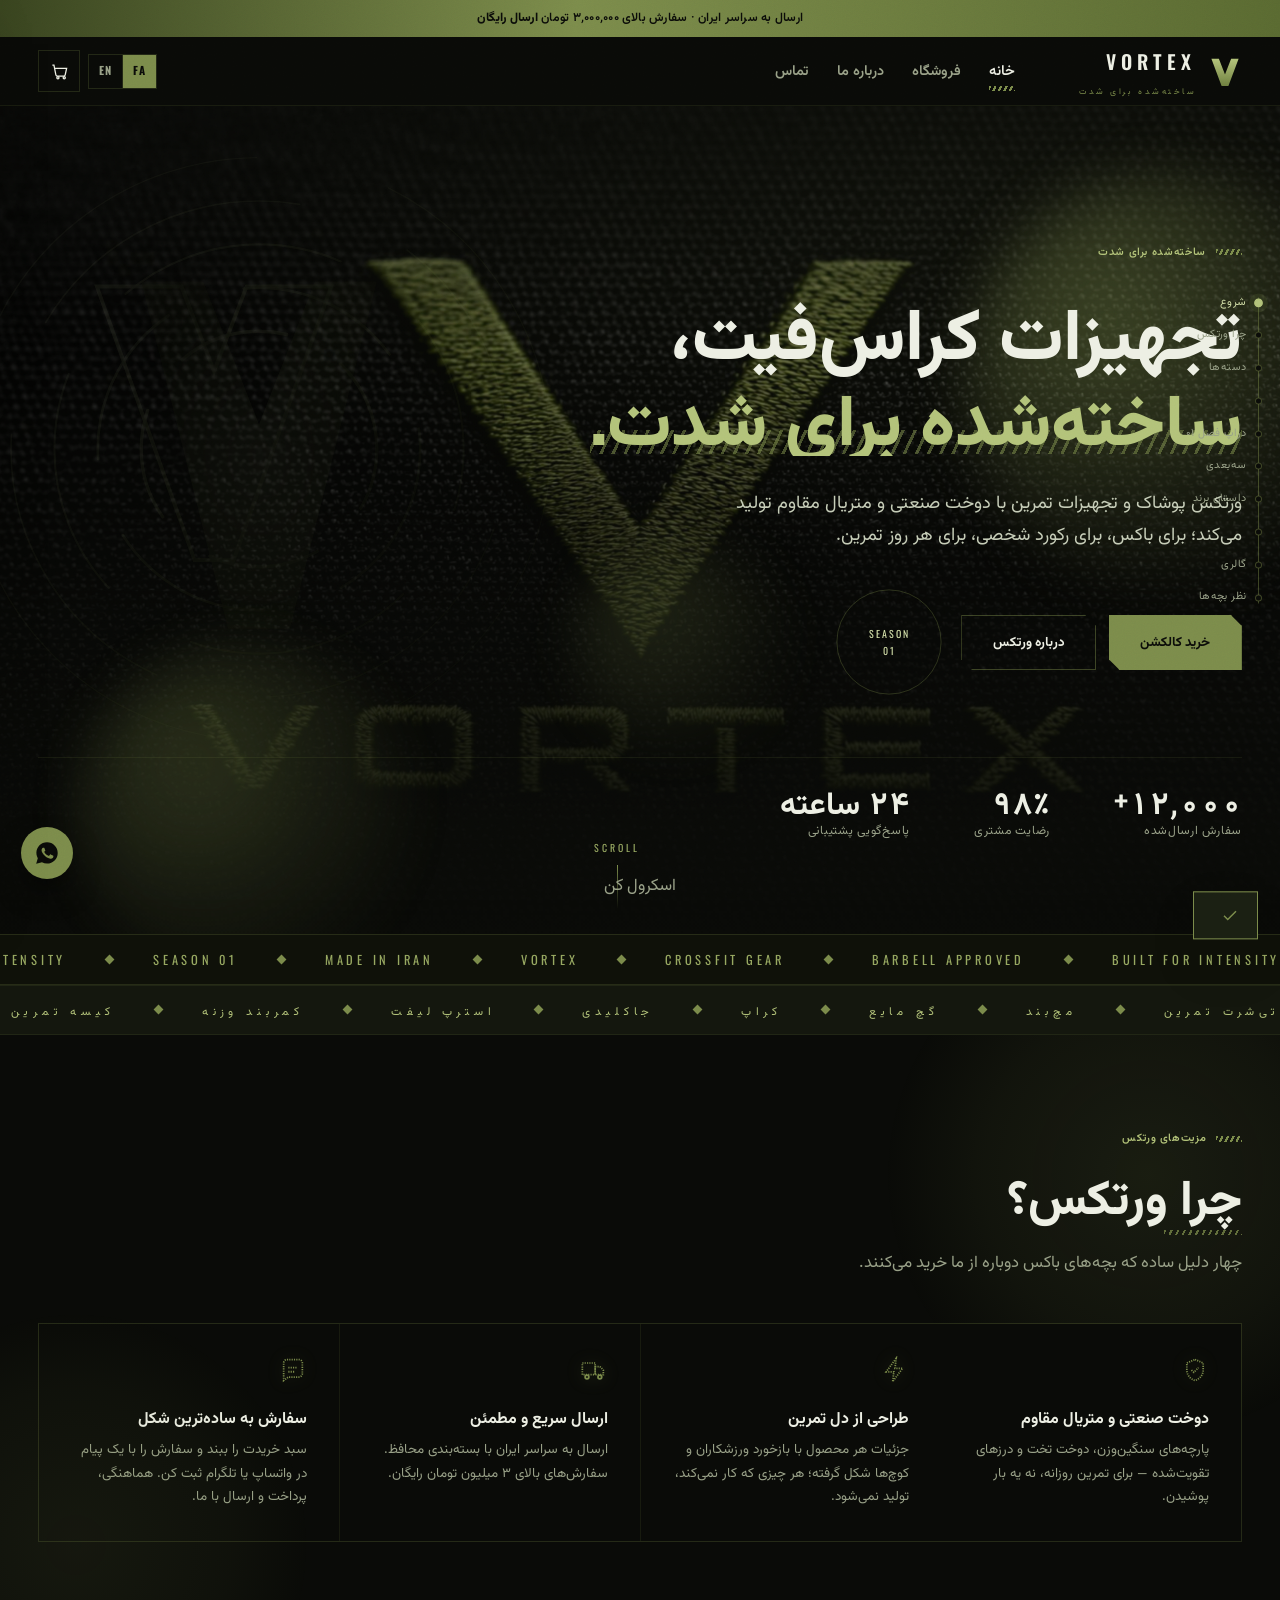
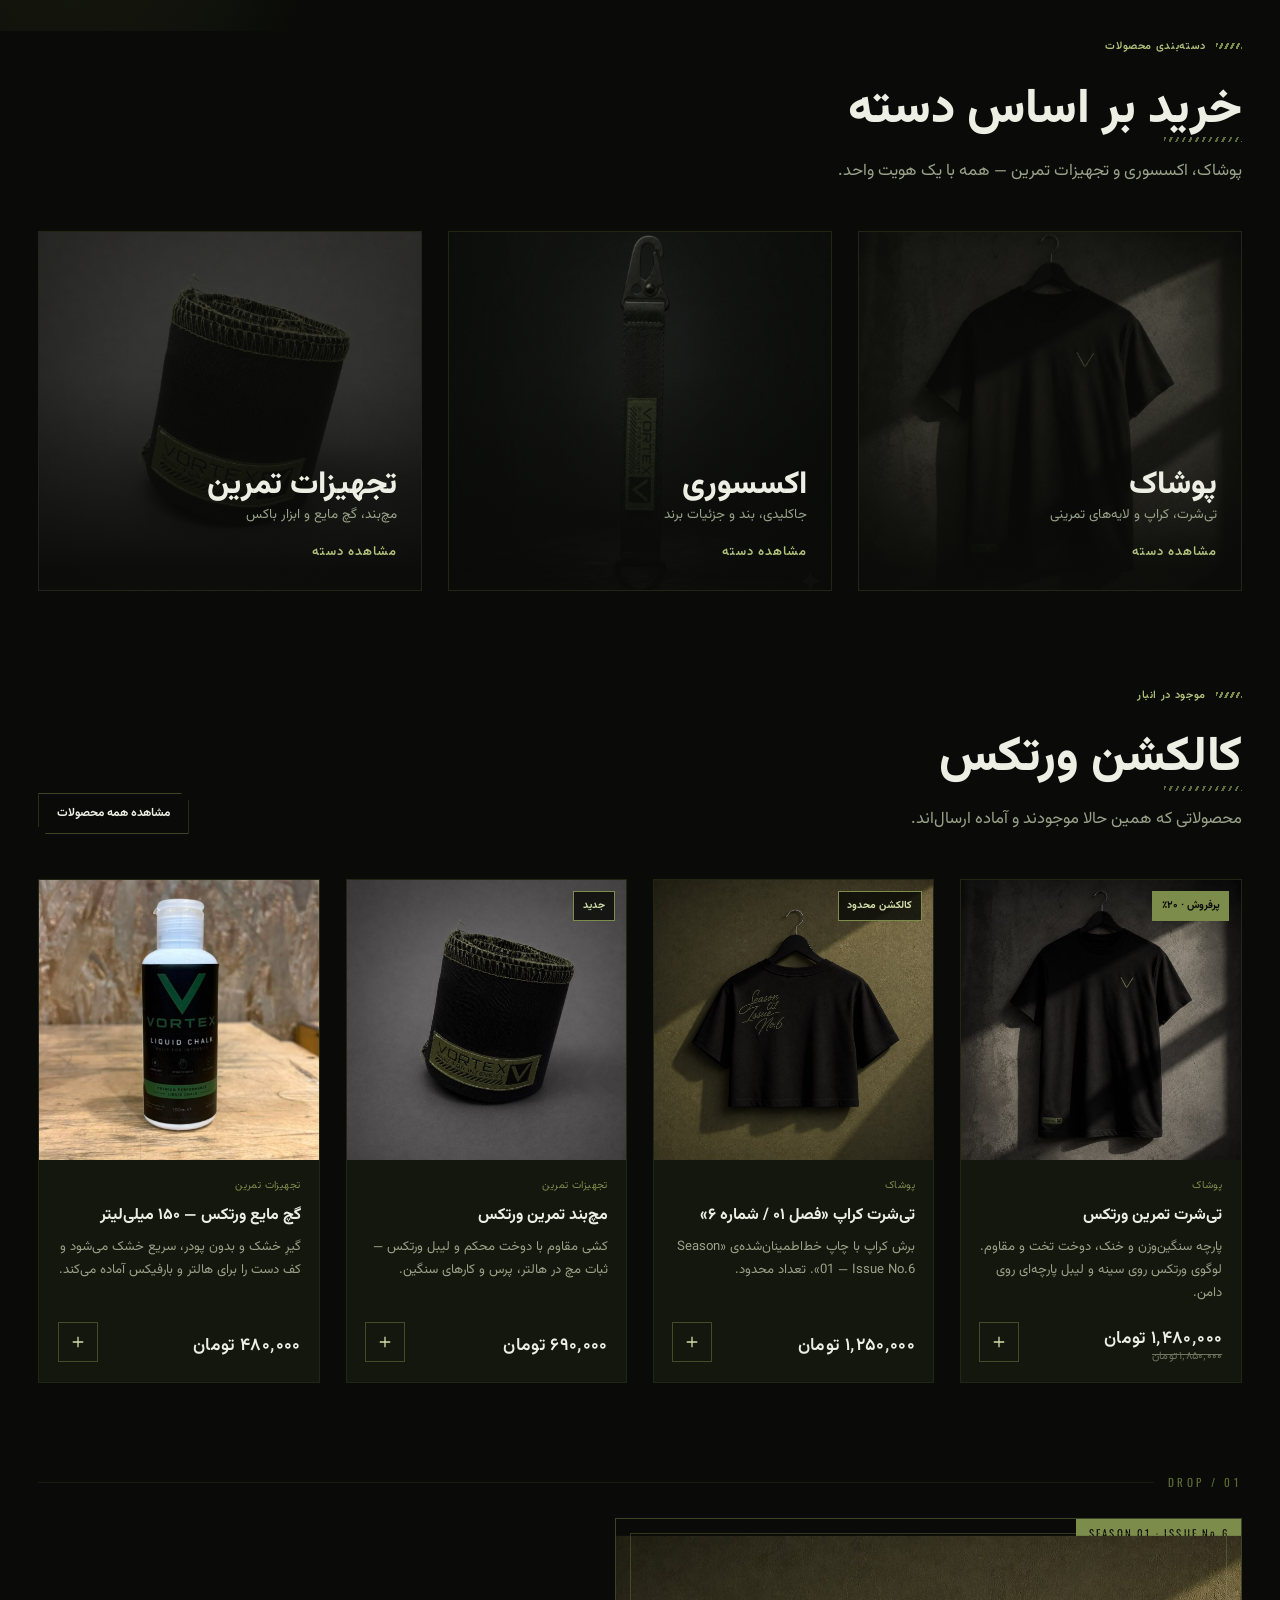
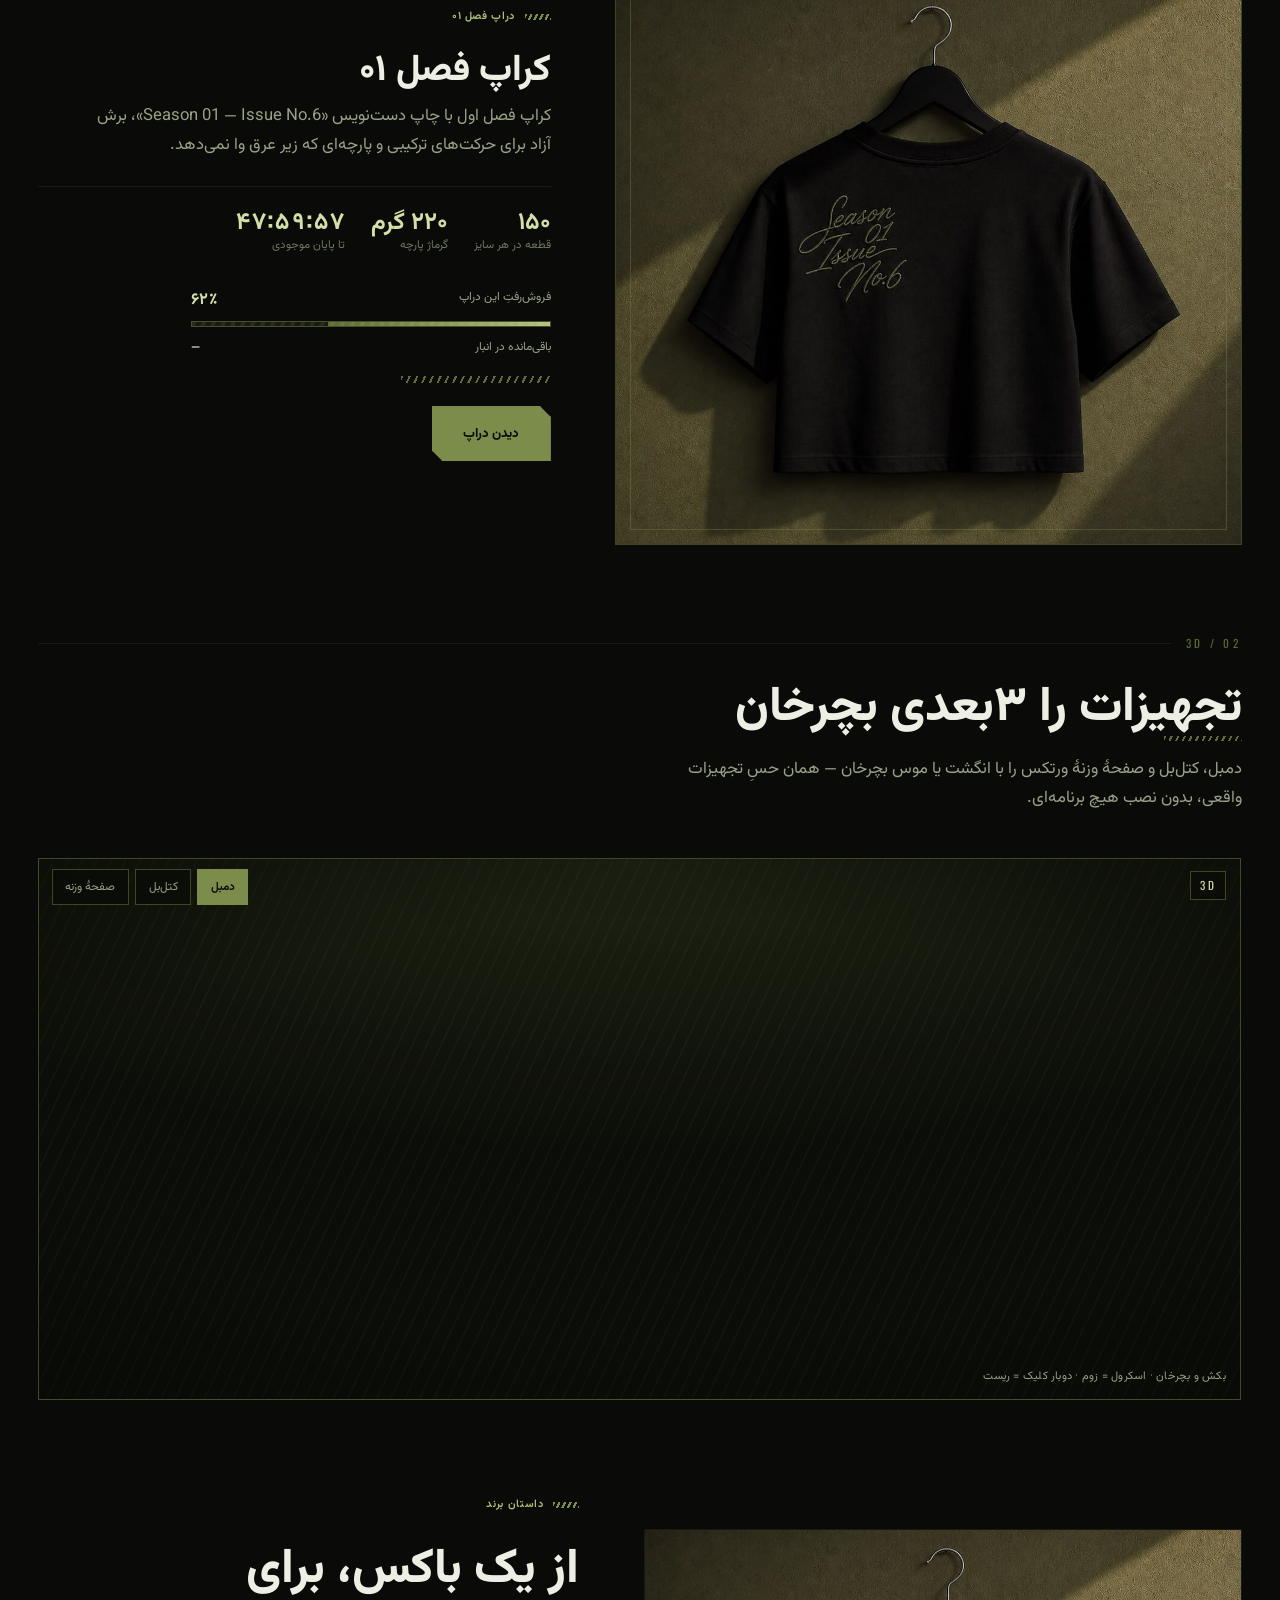
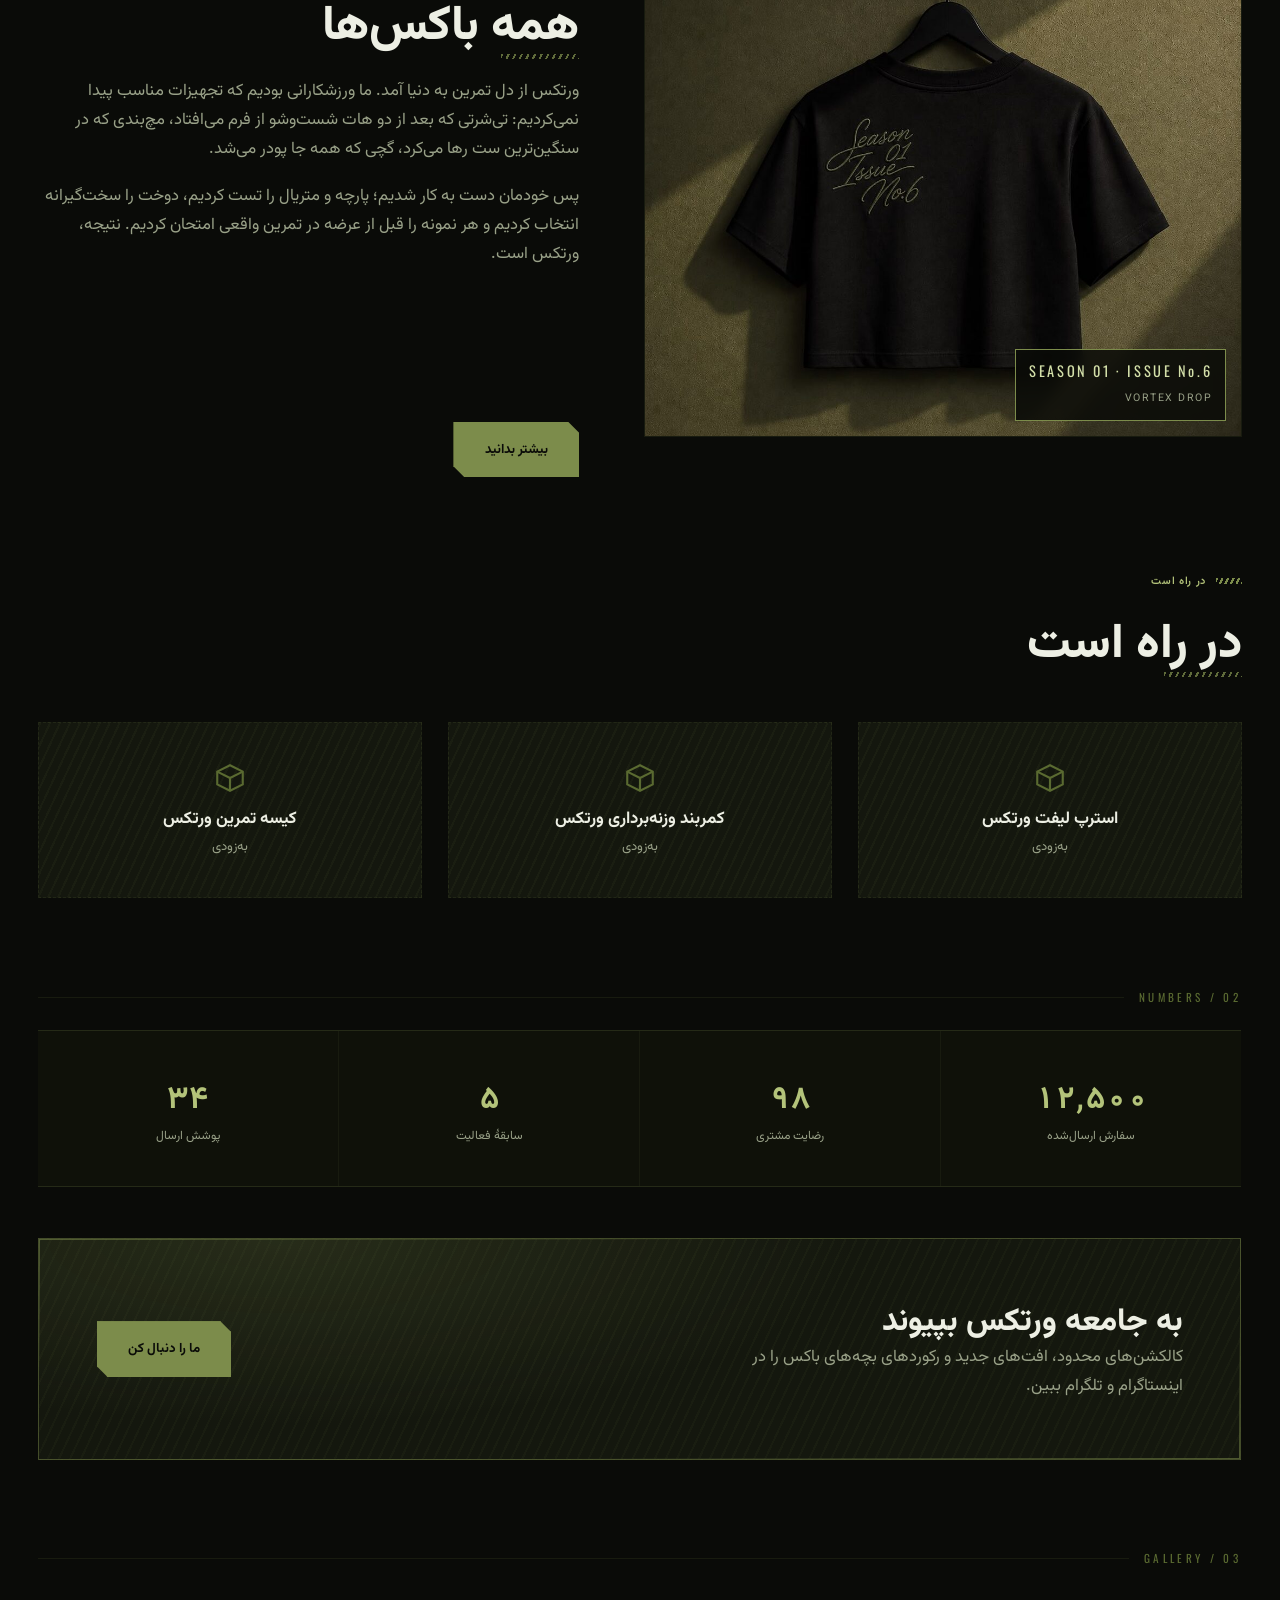
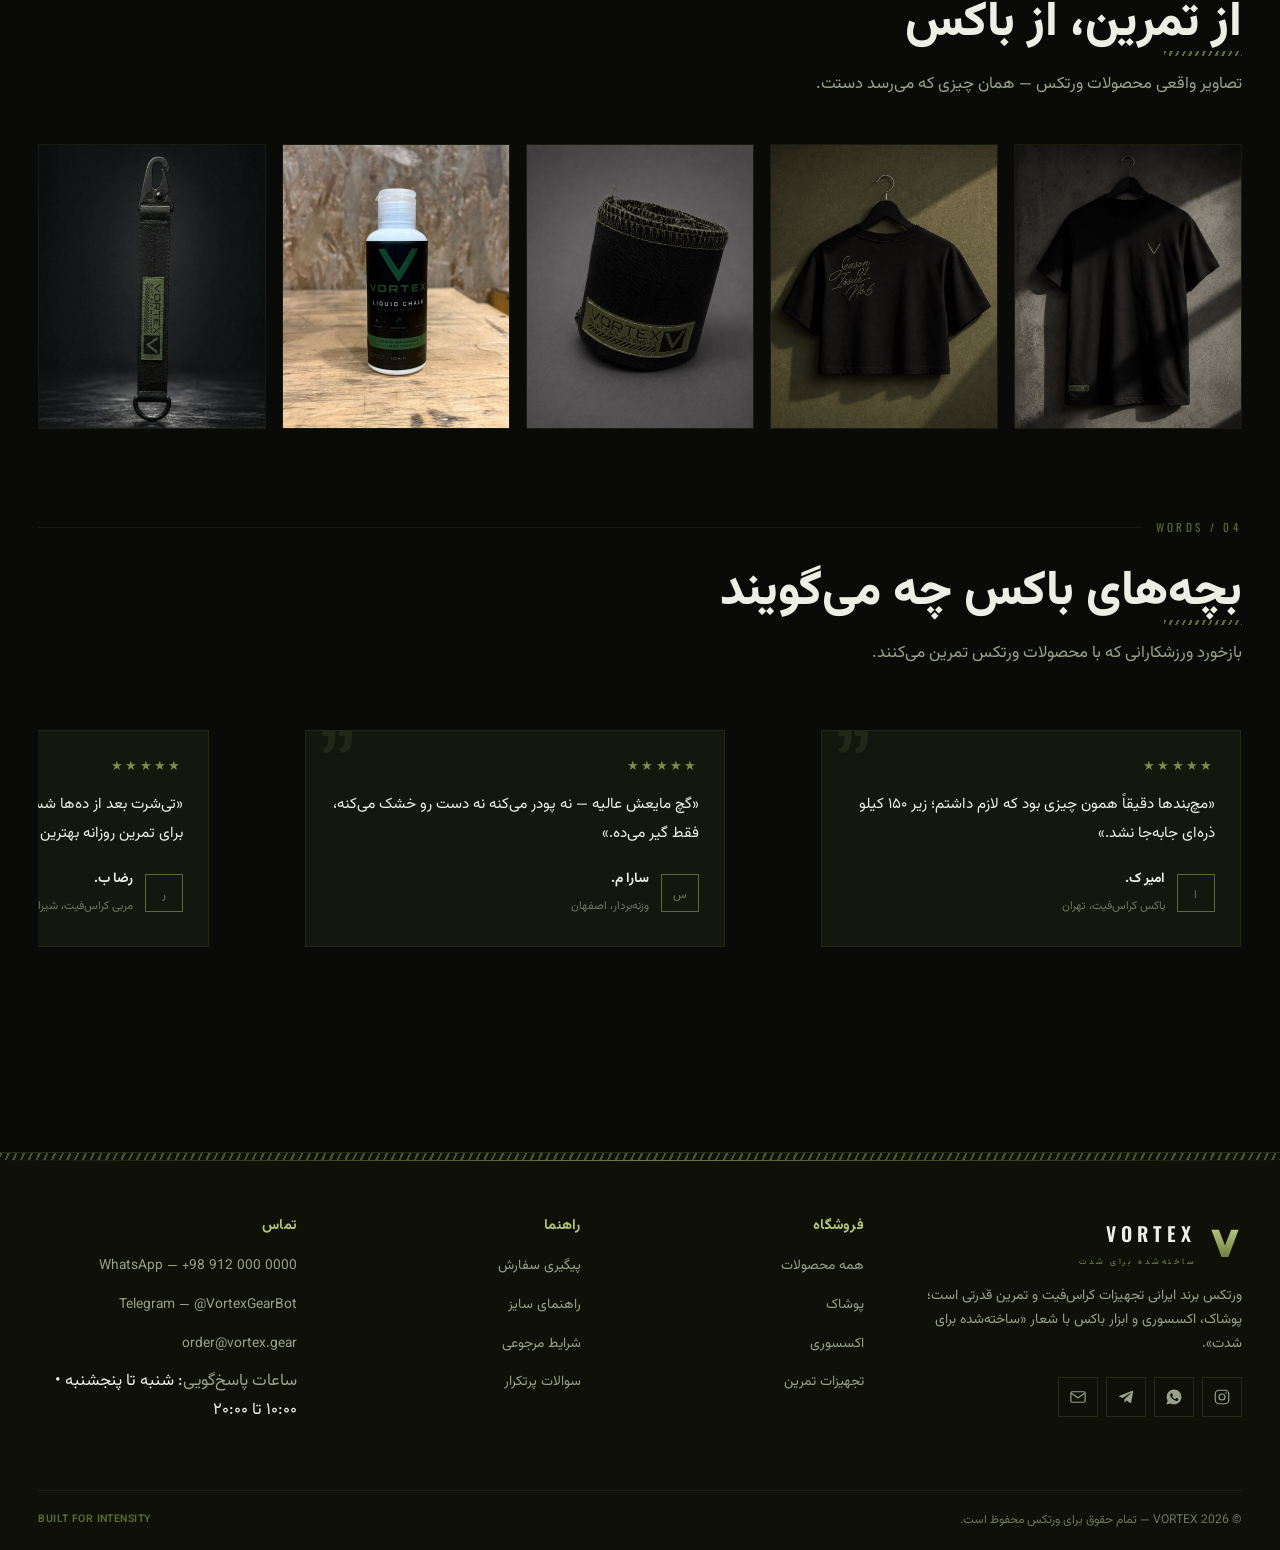
==== commit 4a99116b: "feat(3d): real WebGL layer — extruded 3D VORTEX mark + particle vortex in the hero (mouse & scroll r" ====
--- a/public/index.html
+++ b/public/index.html
@@ -69,6 +69,7 @@
       <path d="M62 46h20l18 46 18-46h20L110 158H90z" fill="url(#wmv)" opacity=".55"/>
     </svg>
     <canvas id="vortex-canvas" aria-hidden="true"></canvas>
+    <canvas id="vortex-3d" class="hero-3d" aria-hidden="true"></canvas>
     <div class="container hero-inner">
       <span class="eyebrow" data-i18n="hero_eyebrow">ساخته‌شده برای شدت</span>
       <h1 class="display" data-i18n-html="hero_title">تجهیزات کراس‌فیت،<br><em>ساخته‌شده برای شدت.</em></h1>
@@ -241,6 +242,27 @@
     </div>
   </section>
 
+  <!-- ==================== 3D SHOWROOM ==================== -->
+  <section class="section" id="show3d" data-rail="rail_3d" style="padding-top:0">
+    <div class="container">
+      <div class="num-kicker" data-reveal="up"><span>02 / 3D</span></div>
+      <div class="section-head" data-reveal="up" style="margin-top:1rem">
+        <h2 class="display" data-i18n="s3_title">تجهیزات را ۳بعدی بچرخان</h2>
+        <p data-i18n="s3_lead">دمبل، کتل‌بل و صفحهٔ وزنهٔ ورتکس را با انگشت یا موس بچرخان — همان حسِ تجهیزات واقعی، بدون نصب هیچ برنامه‌ای.</p>
+      </div>
+      <div class="show3d" data-reveal="scale">
+        <canvas id="vx-3d-canvas" aria-label="نمایش سه‌بعدی تجهیزات ورتکس"></canvas>
+        <span class="show3d-badge">3D</span>
+        <div class="show3d-props" role="group" aria-label="انتخاب تجهیز">
+          <button type="button" class="chip on" data-prop-3d="dumbbell" data-i18n="s3_p1">دمبل</button>
+          <button type="button" class="chip" data-prop-3d="kettlebell" data-i18n="s3_p2">کتل‌بل</button>
+          <button type="button" class="chip" data-prop-3d="plate" data-i18n="s3_p3">صفحهٔ وزنه</button>
+        </div>
+        <span class="show3d-hint" data-i18n="s3_hint">بکش و بچرخان · اسکرول = زوم · دوبار کلیک = ریست</span>
+      </div>
+    </div>
+  </section>
+
   <!-- ==================== STORY ==================== -->
   <section class="section" id="story" data-rail="rail_story" style="padding-top:0">
     <div class="container">
@@ -367,5 +389,6 @@
   // fill social CTA from config
   document.getElementById('band-ig').href = 'https://instagram.com/' + VORTEX.config.instagram;
 </script>
+  <script type="module" src="assets/js/three-scene.js"></script>
 </body>
 </html>
--- a/public/assets/css/style.css
+++ b/public/assets/css/style.css
@@ -1094,3 +1094,49 @@
   html.vx-lang-fade [data-i18n],html.vx-lang-fade [data-i18n-html]{animation:none}
   .hero-inner.vx-hero-prep h1{clip-path:none}
 }
+
+/* ==========================================================================
+   لایهٔ سه‌بعدی (WebGL) — کانواس هیرو + شوکیس تعاملی تجهیزات
+   ========================================================================== */
+
+/* کانواس سه‌بعدی هیرو، روی همان قاب گرداب ۲بعدی */
+.hero-3d{position:absolute;inset:0;z-index:3;width:100%;height:100%;pointer-events:none;
+  opacity:0;transition:opacity 1.1s var(--ease)}
+.hero-3d.on{opacity:1}
+#vortex-canvas.vx-hide{opacity:0;transition:opacity .5s var(--ease)}
+
+/* بخش شوکیس ۳بعدی */
+.show3d{position:relative;margin-top:1.5rem;overflow:hidden;border:1px solid var(--line-strong);
+  background:
+    radial-gradient(120% 90% at 50% 0%, rgba(124,140,75,.17), rgba(10,11,8,0) 60%),
+    repeating-linear-gradient(115deg, rgba(124,140,75,.055) 0 2px, transparent 2px 13px),
+    #0b0d08}
+.show3d::after{content:"";position:absolute;inset:0;pointer-events:none;
+  background:radial-gradient(90% 70% at 50% 50%, transparent 55%, rgba(6,7,4,.55) 100%)}
+.show3d canvas{display:block;position:relative;z-index:1;width:100%;height:min(64vh,540px);
+  touch-action:none;cursor:grab}
+.show3d canvas.dragging{cursor:grabbing}
+.show3d-badge{position:absolute;top:.75rem;inset-inline-start:.9rem;z-index:2;
+  font-family:var(--font-display);font-size:.7rem;letter-spacing:.22em;color:var(--olive-200);
+  padding:.24rem .55rem;border:1px solid var(--line-strong);background:rgba(10,11,8,.62);
+  animation:vx-pulse-glow 3.2s var(--ease) infinite}
+.show3d-hint{position:absolute;bottom:.75rem;inset-inline-start:.9rem;z-index:2;
+  font-size:.7rem;color:var(--muted);letter-spacing:.02em}
+.show3d-props{position:absolute;top:.65rem;inset-inline-end:.8rem;z-index:2;display:flex;gap:.4rem;flex-wrap:wrap}
+.show3d-props .chip{font:inherit;font-size:.74rem;padding:.4rem .78rem;cursor:pointer;
+  border:1px solid var(--line-strong);background:rgba(10,11,8,.68);color:var(--muted);
+  transition:.26s var(--ease);backdrop-filter:blur(6px)}
+.show3d-props .chip:hover{color:var(--text);border-color:var(--olive);transform:translateY(-2px)}
+.show3d-props .chip.on{background:var(--olive);border-color:var(--olive);color:#0A0B08;font-weight:600}
+.show3d.is-dragging .show3d-hint{opacity:.35}
+@media (max-width:760px){
+  .show3d canvas{height:min(58vh,430px)}
+  .show3d-hint{inset-inline-start:.7rem;font-size:.64rem;max-width:60%}
+  .show3d-badge{top:.6rem;inset-inline-start:.7rem}
+  .show3d-props{top:auto;bottom:.6rem;inset-inline-end:.7rem;gap:.3rem}
+  .show3d-props .chip{font-size:.68rem;padding:.32rem .6rem}
+}
+@media (prefers-reduced-motion:reduce){
+  .show3d canvas{cursor:default}
+  .show3d-badge{animation:none}
+}
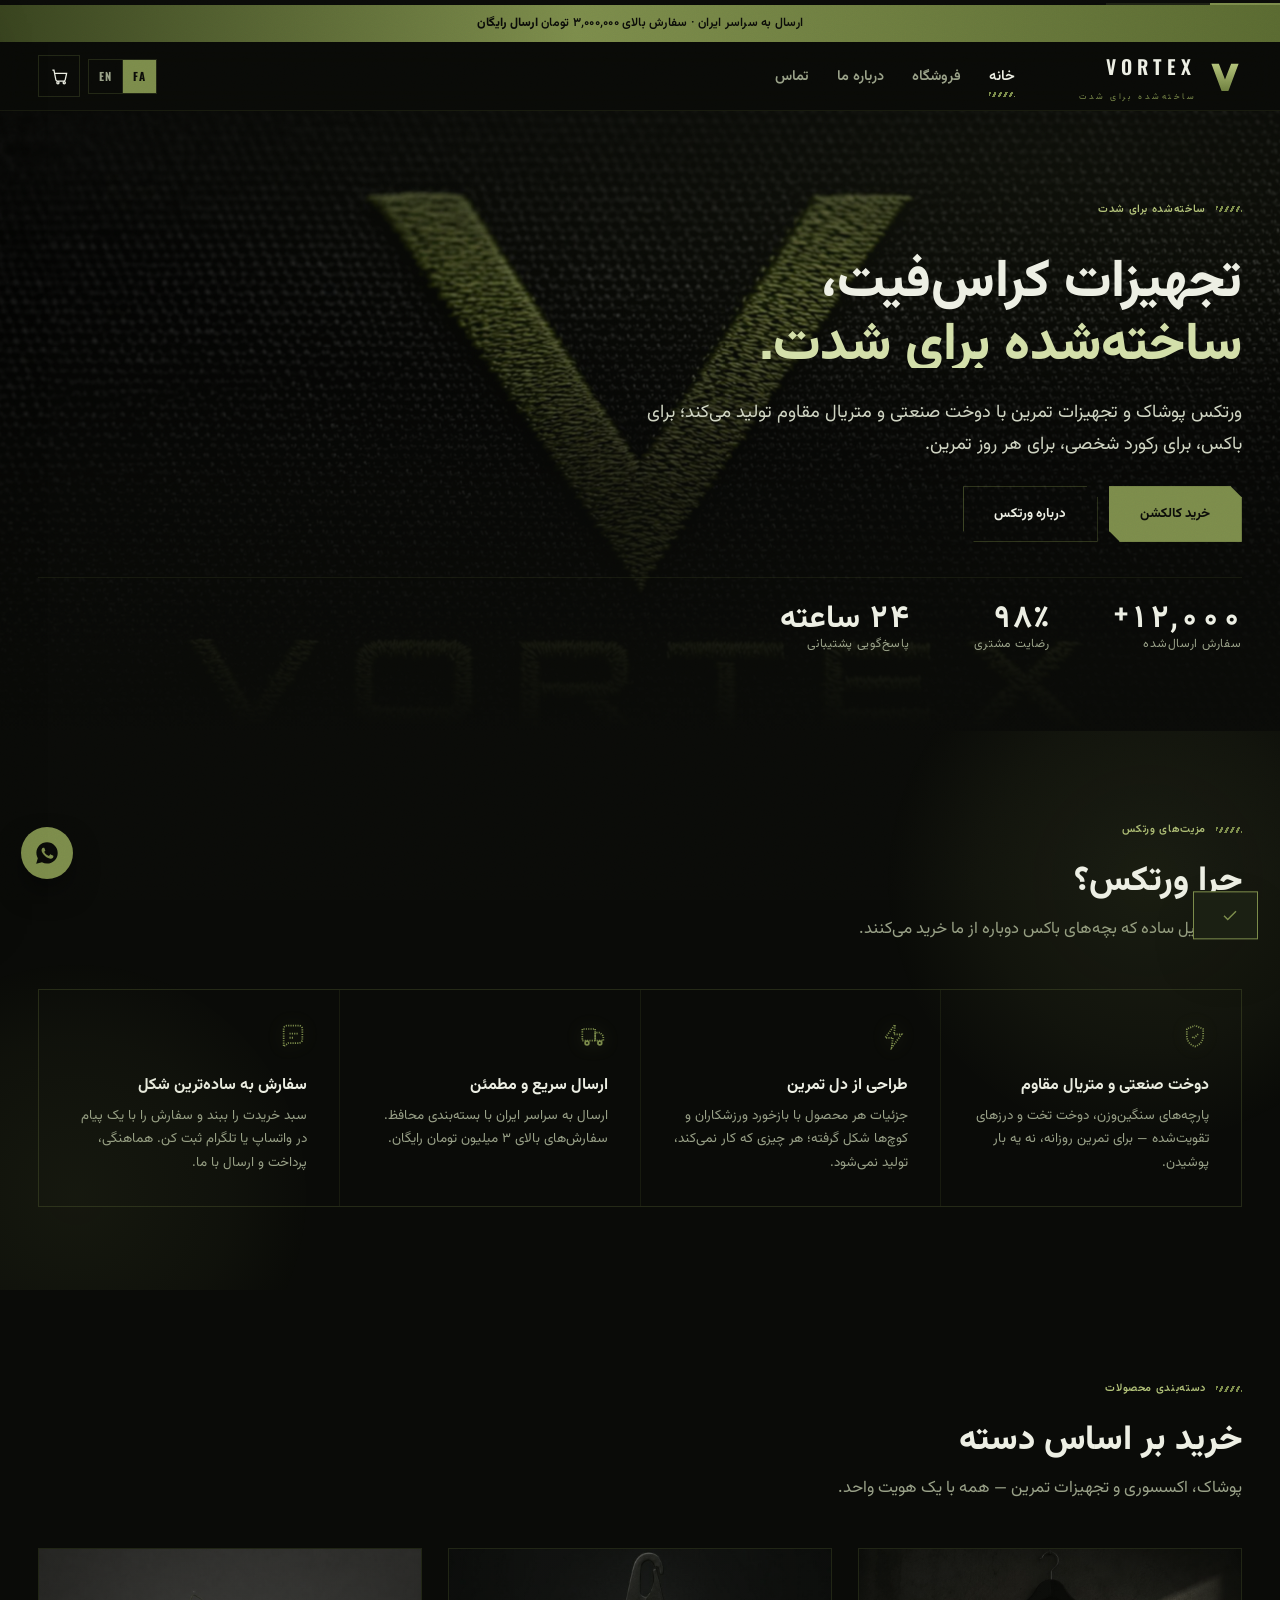
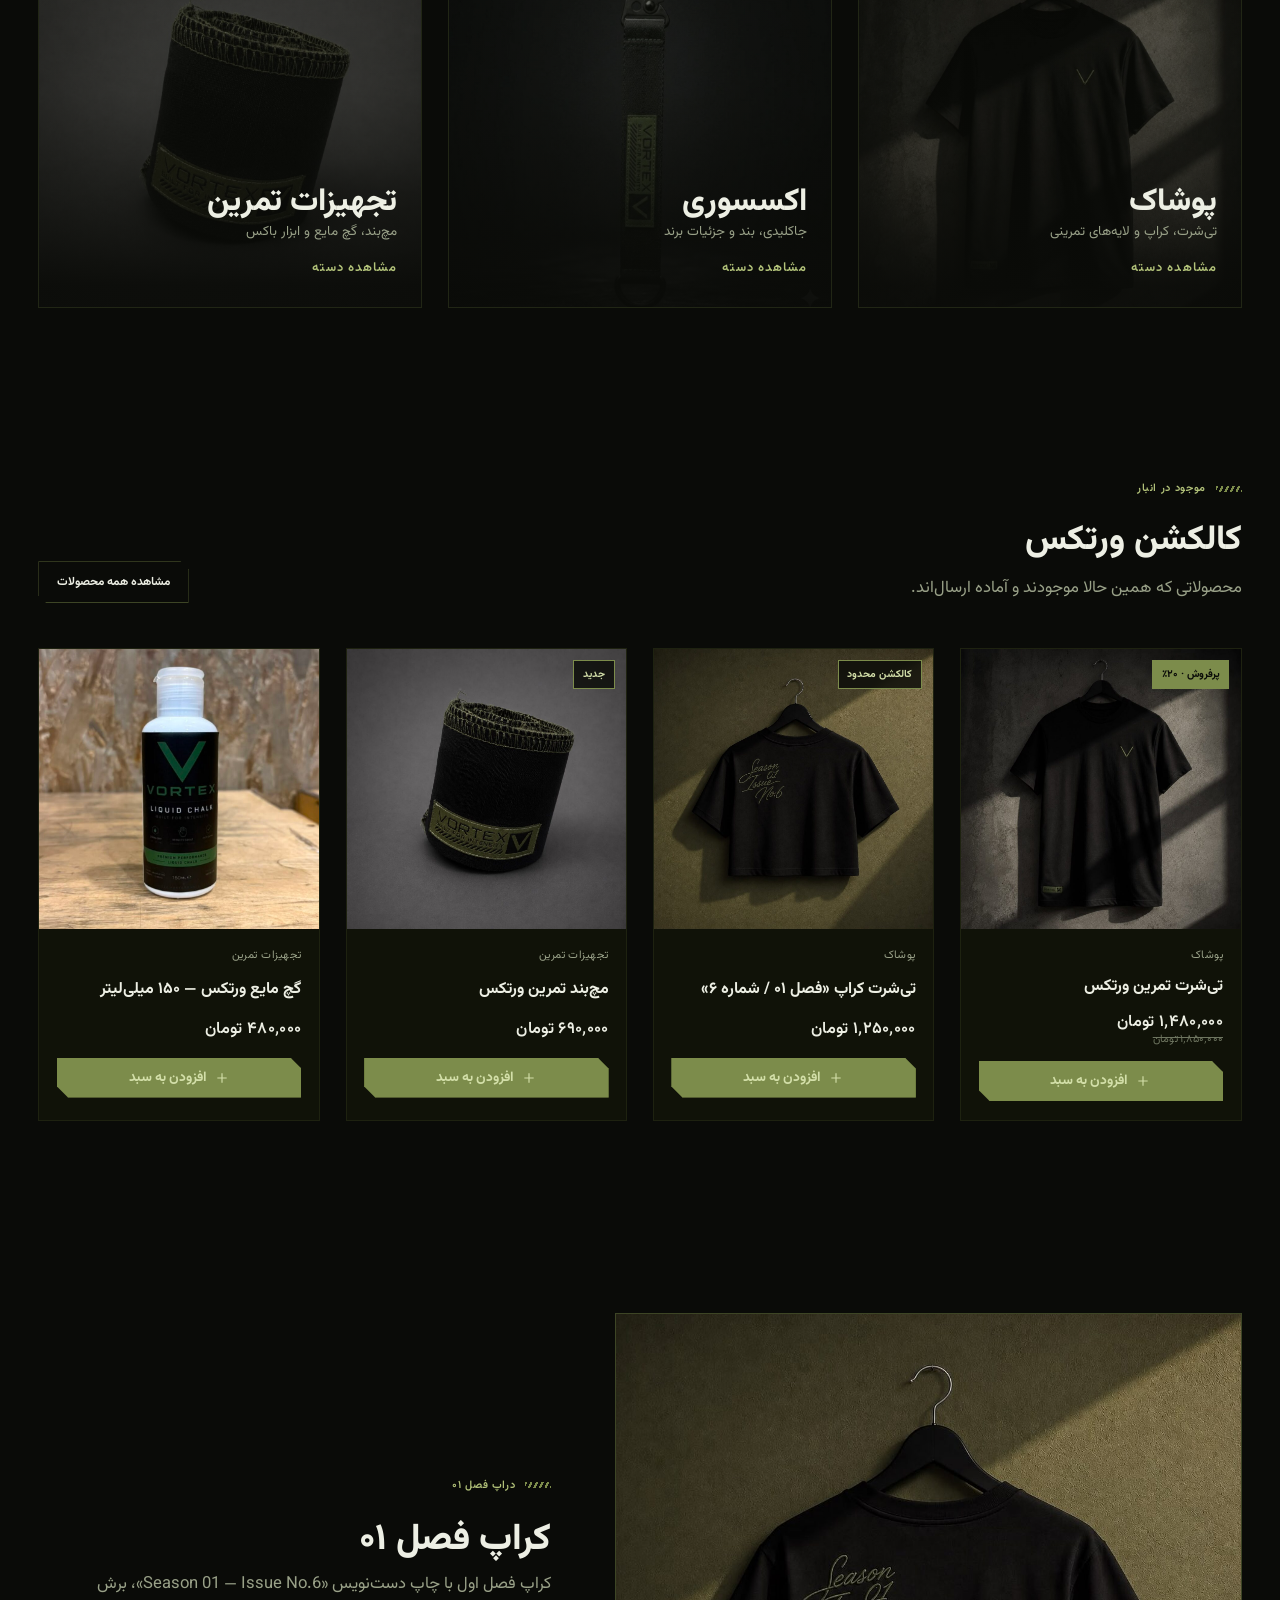
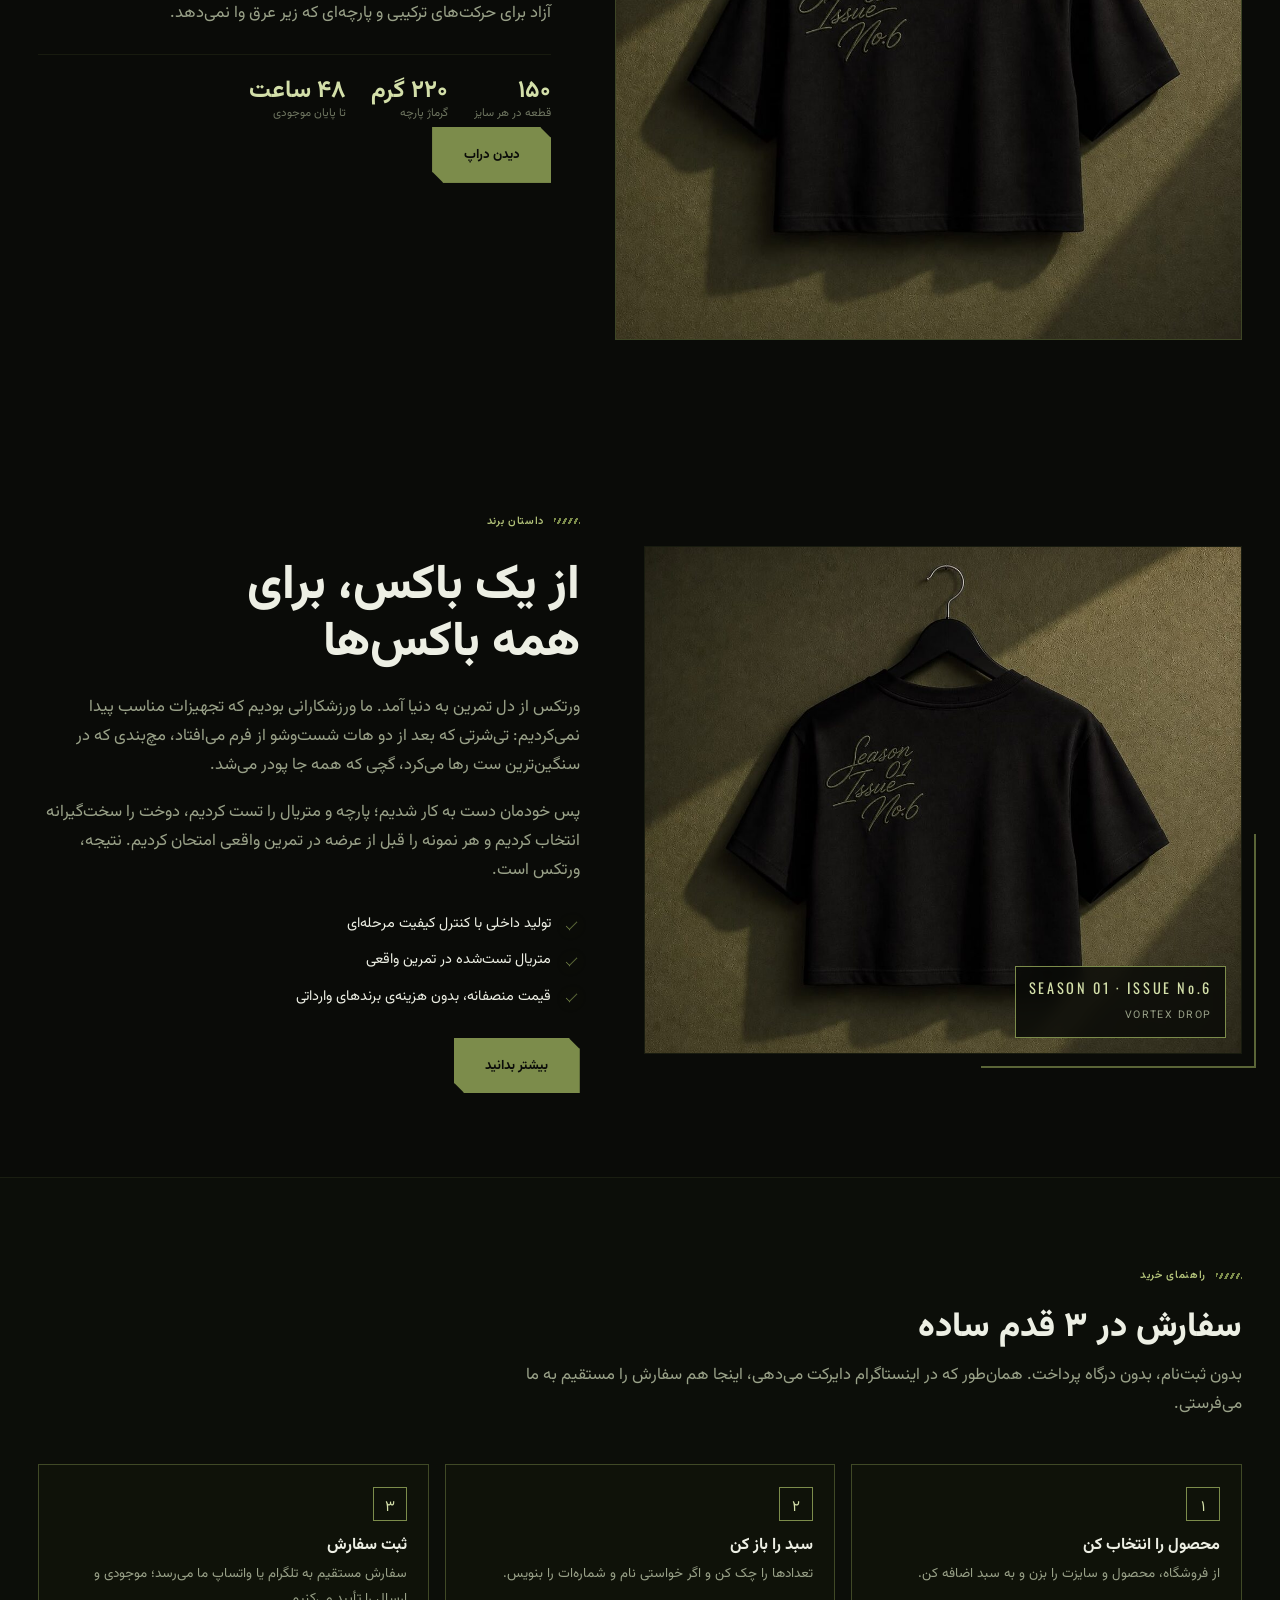
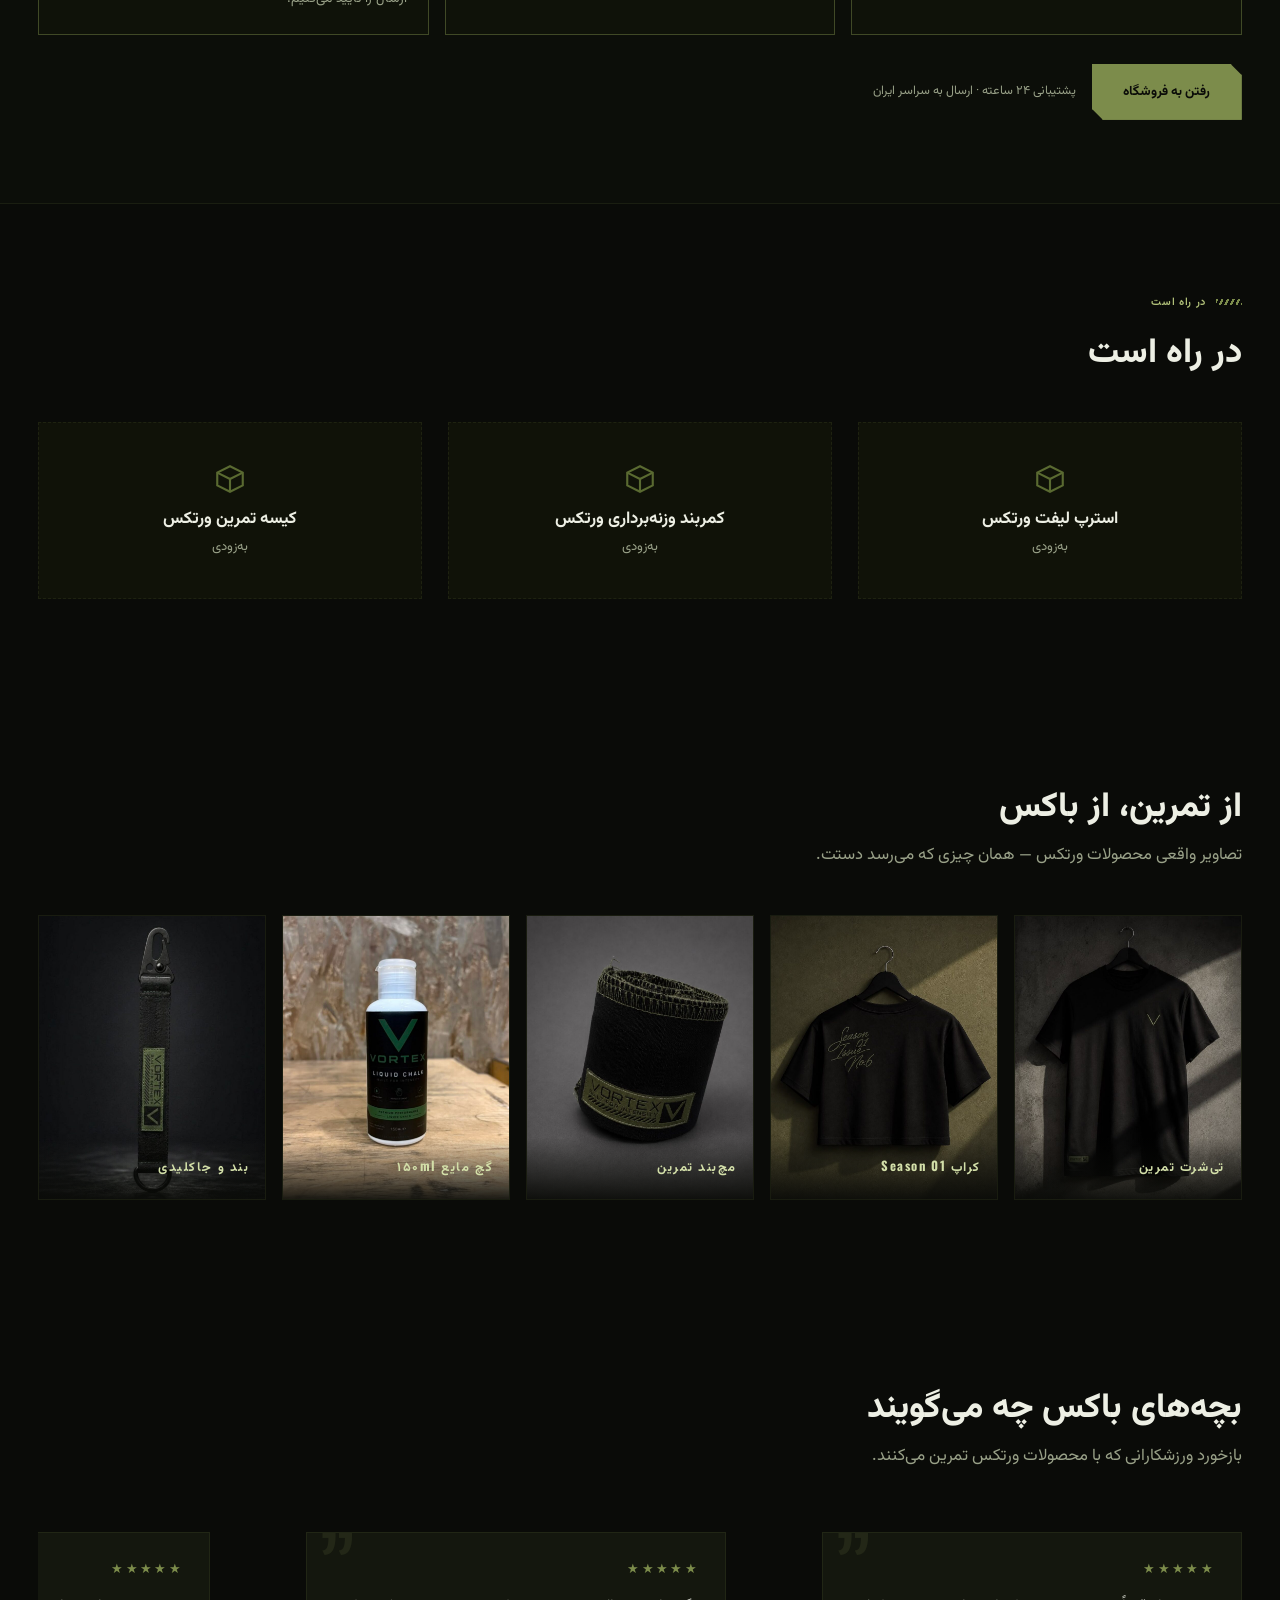
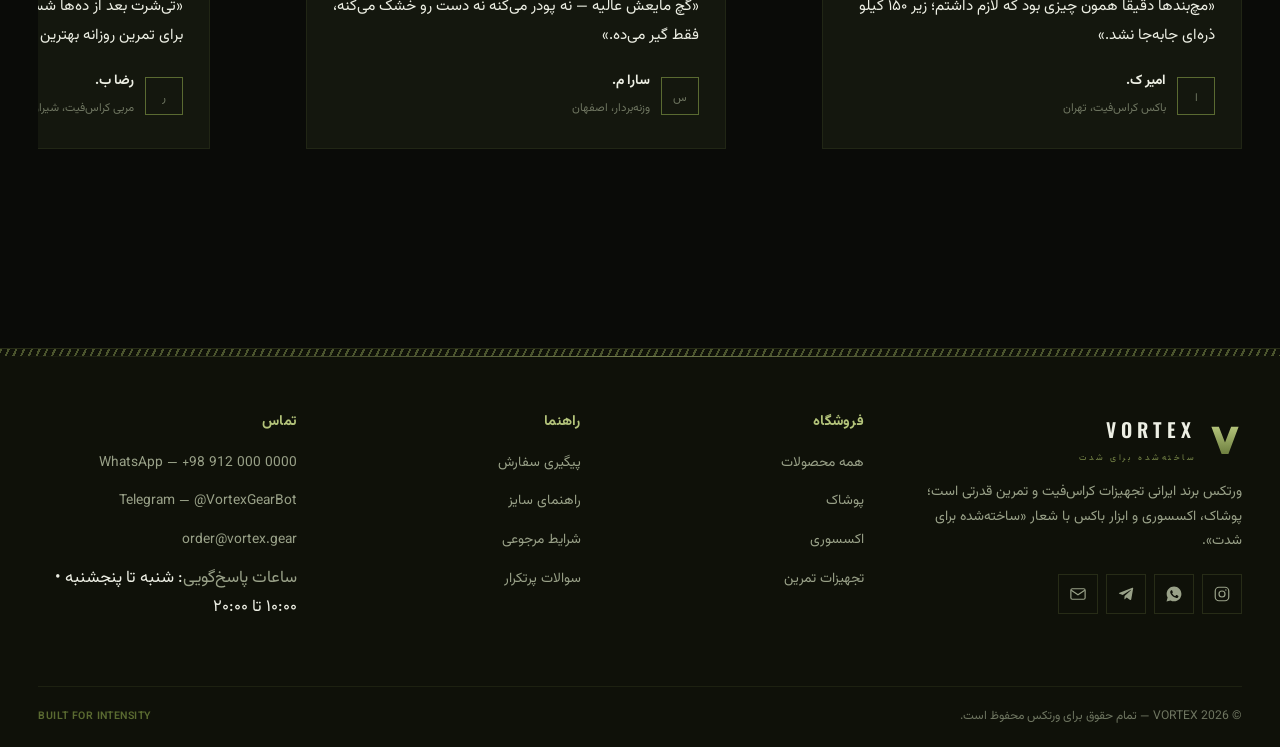
==== commit 58c90073: "feat(simple): strip the FX/3D layer and make the site quiet, clean and order-focused - remove 3D sho" ====
--- a/public/index.html
+++ b/public/index.html
@@ -27,11 +27,6 @@
       data-title-fa="ورتکس | تجهیزات کراس‌فیت — ساخته‌شده برای شدت"
       data-title-en="VORTEX | CrossFit gear — built for intensity">
 
-<!-- لودر برند (با لوگوی ورتکس) -->
-<div id="vx-loader" aria-hidden="true">
-  <div class="vx-load-inner">
-    <svg class="vx-load-mark" viewBox="0 0 100 100"><path d="M12 16h20l18 44 18-44h20L58 90H42L12 16z"/></svg>
-    <div class="vx-load-word">Vortex</div>
     <div class="vx-load-bar"><i></i></div>
   </div>
 </div>
@@ -40,108 +35,51 @@
 <main>
 
   <!-- ==================== HERO ==================== -->
-  <section class="hero" id="top" data-rail="rail_top">
+  <section class="hero" id="top">
     <div class="hero-media">
       <img src="assets/img/hero.jpg" alt="تی‌شرت تمرین ورتکس روی دیوار بتنی" fetchpriority="high">
     </div>
-    <span class="hero-orb hero-orb--1" aria-hidden="true"></span>
-    <span class="hero-orb hero-orb--2" aria-hidden="true"></span>
-    <span class="hero-orb hero-orb--3" aria-hidden="true"></span>
-    <svg class="hero-watermark" viewBox="0 0 200 200" aria-hidden="true">
-      <defs>
-        <linearGradient id="wm" x1="0" y1="0" x2="1" y2="1">
-          <stop offset="0" stop-color="#D3DFA9"/><stop offset=".55" stop-color="#98A962"/>
-          <stop offset="1" stop-color="#3F4A23"/>
-        </linearGradient>
-        <radialGradient id="wmv" x1=".5" y1=".2" x2=".5" y2="1">
-          <stop offset="0" stop-color="#C8D89A"/><stop offset="1" stop-color="#5A6A31"/>
-        </radialGradient>
-      </defs>
-      <g fill="none" stroke="url(#wm)" stroke-linecap="round">
-        <circle cx="100" cy="100" r="94" stroke-width=".45" opacity=".5" stroke-dasharray="118 44"/>
-        <circle cx="100" cy="100" r="80" stroke-width=".55" opacity=".55" stroke-dasharray="96 38" stroke-dashoffset="-26"/>
-        <circle cx="100" cy="100" r="66" stroke-width=".7"  opacity=".6"  stroke-dasharray="74 32"  stroke-dashoffset="-52"/>
-        <circle cx="100" cy="100" r="52" stroke-width=".9"  opacity=".65" stroke-dasharray="54 26"  stroke-dashoffset="-80"/>
-        <circle cx="100" cy="100" r="38" stroke-width="1.1" opacity=".7"  stroke-dasharray="36 20"  stroke-dashoffset="-40"/>
-        <path d="M14 12h26l10 26 10-26h26L56 96H44z" stroke-width="1.2" opacity=".75"
-              transform="translate(38 40) scale(1.05)" />
-      </g>
-      <path d="M62 46h20l18 46 18-46h20L110 158H90z" fill="url(#wmv)" opacity=".55"/>
-    </svg>
-    <canvas id="vortex-canvas" aria-hidden="true"></canvas>
-    <canvas id="vortex-3d" class="hero-3d" aria-hidden="true"></canvas>
     <div class="container hero-inner">
       <span class="eyebrow" data-i18n="hero_eyebrow">ساخته‌شده برای شدت</span>
       <h1 class="display" data-i18n-html="hero_title">تجهیزات کراس‌فیت،<br><em>ساخته‌شده برای شدت.</em></h1>
       <p class="hero-lead" data-i18n="hero_lead">ورتکس پوشاک و تجهیزات تمرین با دوخت صنعتی و متریال مقاوم تولید می‌کند؛ برای باکس، برای رکورد شخصی، برای هر روز تمرین.</p>
       <div class="hero-cta">
         <a class="btn" href="shop.html" data-i18n="hero_cta1">خرید کالکشن</a>
-        <a class="btn btn--ghost" href="about.html" data-i18n="hero_cta2">درباره ورتکس</a>
-        <div class="rot-badge" aria-hidden="true">
-          <svg viewBox="0 0 120 120">
-            <defs><path id="vxcir" d="M60,60 m-45,0 a45,45 0 1,1 90,0 a45,45 0 1,1 -90,0"/></defs>
-            <circle cx="60" cy="60" r="53" fill="none" stroke="rgba(124,140,75,.32)"/>
-            <text font-size="9.6" letter-spacing="3.1" fill="#B3C37A" font-family="Oswald, sans-serif">
-              <textPath href="#vxcir" startOffset="0">BUILT FOR INTENSITY · VORTEX · </textPath>
-            </text>
-          </svg>
-          <span class="core">SEASON<br>01</span>
-        </div>
-      </div>
-      <div class="hero-cue" aria-hidden="true"><span>Scroll</span><i></i></div>
+        <a class="btn btn--ghost" href="about.html" data-i18n="hero_cta2">درباره ورتکس</a></div>
       <div class="hero-stats">
-        <div data-reveal="scale" class="reveal"><strong data-count="12000" data-suffix-key="stat1suf" data-i18n="stat1v">۱۲٬۰۰۰+</strong><span data-i18n="stat1l">سفارش ارسال‌شده</span></div>
-        <div data-reveal="scale" class="reveal"><strong data-count="98" data-suffix-key="stat2suf" data-i18n="stat2v">۹۸٪</strong><span data-i18n="stat2l">رضایت مشتری</span></div>
-        <div data-reveal="scale" class="reveal"><strong data-i18n="stat3v">۲۴ ساعته</strong><span data-i18n="stat3l">پاسخ‌گویی پشتیبانی</span></div>
-      </div>
-    </div>
-    <div class="scroll-cue"><span data-i18n="scroll_hint">اسکرول کن</span><i></i></div>
-  </section>
-
-  <!-- ==================== MARQUEE ==================== -->
-  <div class="marquee" aria-hidden="true">
-    <div class="marquee-track">
-      <span>Built for intensity</span><span>Barbell approved</span><span>CrossFit gear</span>
-      <span>Vortex</span><span>Made in Iran</span><span>Season 01</span>
-      <span>Built for intensity</span><span>Barbell approved</span><span>CrossFit gear</span>
-      <span>Vortex</span><span>Made in Iran</span><span>Season 01</span>
-    </div>
-  </div>
-
-  <div class="marquee marquee--alt" aria-hidden="true">
-    <div class="marquee-track">
-      <span>تی‌شرت تمرین</span><span>مچ‌بند</span><span>گچ مایع</span><span>کراپ</span>
-      <span>جاکلیدی</span><span>استرپ لیفت</span><span>کمربند وزنه</span><span>کیسه تمرین</span>
-      <span>تی‌شرت تمرین</span><span>مچ‌بند</span><span>گچ مایع</span><span>کراپ</span>
-      <span>جاکلیدی</span><span>استرپ لیفت</span><span>کمربند وزنه</span><span>کیسه تمرین</span>
-    </div>
-  </div>
+        <div><strong data-count="12000" data-suffix-key="stat1suf" data-i18n="stat1v">۱۲٬۰۰۰+</strong><span data-i18n="stat1l">سفارش ارسال‌شده</span></div>
+        <div><strong data-count="98" data-suffix-key="stat2suf" data-i18n="stat2v">۹۸٪</strong><span data-i18n="stat2l">رضایت مشتری</span></div>
+        <div><strong data-i18n="stat3v">۲۴ ساعته</strong><span data-i18n="stat3l">پاسخ‌گویی پشتیبانی</span></div>
+      </div>
+    </div>
+  </section>
+
 
   <!-- ==================== WHY ==================== -->
-  <section class="section section--amb" id="why" data-rail="rail_why">
-    <div class="container">
-      <div class="section-head reveal" data-reveal="up">
+  <section class="section section--amb" id="why">
+    <div class="container">
+      <div class="section-head ">
         <span class="eyebrow" data-i18n="kick_why">مزیت‌های ورتکس</span>
         <h2 class="display" data-i18n="why_title">چرا ورتکس؟</h2>
         <p data-i18n="why_lead">چهار دلیل ساده که بچه‌های باکس دوباره از ما خرید می‌کنند.</p>
       </div>
       <div class="feats">
-        <div class="feat reveal" data-reveal="scale">
+        <div class="feat ">
           <svg viewBox="0 0 24 24" fill="none" stroke="currentColor" stroke-width="1.5"><path d="M12 3l7 3v6c0 4.4-3 7.7-7 9-4-1.3-7-4.6-7-9V6l7-3z"/><path d="m9 12 2 2 4-4"/></svg>
           <h3 data-i18n="f1t">دوخت صنعتی و متریال مقاوم</h3>
           <p data-i18n="f1d">پارچه‌های سنگین‌وزن، دوخت تخت و درزهای تقویت‌شده.</p>
         </div>
-        <div class="feat reveal" data-reveal="scale">
+        <div class="feat ">
           <svg viewBox="0 0 24 24" fill="none" stroke="currentColor" stroke-width="1.5"><path d="M13 2 4.5 13.5H11l-1 8.5 8.5-11.5H12l1-8.5z"/></svg>
           <h3 data-i18n="f2t">طراحی از دل تمرین</h3>
           <p data-i18n="f2d">جزئیات هر محصول با بازخورد ورزشکاران و کوچ‌ها شکل گرفته.</p>
         </div>
-        <div class="feat reveal" data-reveal="scale">
+        <div class="feat ">
           <svg viewBox="0 0 24 24" fill="none" stroke="currentColor" stroke-width="1.5"><path d="M2 6h11v10H2zM13 9h4l3 3v4h-7z"/><circle cx="6" cy="18" r="1.6"/><circle cx="17" cy="18" r="1.6"/></svg>
           <h3 data-i18n="f3t">ارسال سریع و مطمئن</h3>
           <p data-i18n="f3d">ارسال به سراسر ایران با بسته‌بندی محافظ.</p>
         </div>
-        <div class="feat reveal" data-reveal="scale">
+        <div class="feat ">
           <svg viewBox="0 0 24 24" fill="none" stroke="currentColor" stroke-width="1.5"><path d="M20 15a3 3 0 0 1-3 3H8l-4 3V6a3 3 0 0 1 3-3h10a3 3 0 0 1 3 3z"/><path d="M8 10h8M8 13.5h5"/></svg>
           <h3 data-i18n="f4t">سفارش به ساده‌ترین شکل</h3>
           <p data-i18n="f4d">سبد خریدت را ببند و سفارش را با یک پیام ثبت کن.</p>
@@ -151,15 +89,15 @@
   </section>
 
   <!-- ==================== CATEGORIES ==================== -->
-  <section class="section" id="cats" data-rail="rail_cats" style="padding-top:0">
-    <div class="container">
-      <div class="section-head reveal">
+  <section class="section" id="cats" style="padding-top:0">
+    <div class="container">
+      <div class="section-head ">
         <span class="eyebrow" data-i18n="kick_cat">دسته‌بندی محصولات</span>
         <h2 class="display" data-i18n="cat_title">خرید بر اساس دسته</h2>
         <p data-i18n="cat_lead">پوشاک، اکسسوری و تجهیزات تمرین — همه با یک هویت واحد.</p>
       </div>
       <div class="grid grid--3">
-        <a class="cat-card reveal" data-reveal="scale" href="shop.html?cat=apparel">
+        <a class="cat-card " href="shop.html?cat=apparel">
           <img src="assets/img/tee.jpg" alt="پوشاک ورتکس" loading="lazy">
           <div class="cat-inner">
             <h3 class="display" data-i18n="cat_apparel_t">پوشاک</h3>
@@ -167,7 +105,7 @@
             <span class="go" data-i18n="cat_browse">مشاهده دسته</span>
           </div>
         </a>
-        <a class="cat-card reveal" data-reveal="scale" href="shop.html?cat=accessory">
+        <a class="cat-card " href="shop.html?cat=accessory">
           <img src="assets/img/keychain.jpg" alt="اکسسوری ورتکس" loading="lazy">
           <div class="cat-inner">
             <h3 class="display" data-i18n="cat_accessory_t">اکسسوری</h3>
@@ -175,7 +113,7 @@
             <span class="go" data-i18n="cat_browse">مشاهده دسته</span>
           </div>
         </a>
-        <a class="cat-card reveal" data-reveal="scale" href="shop.html?cat=gear">
+        <a class="cat-card " href="shop.html?cat=gear">
           <img src="assets/img/wrist-wraps.jpg" alt="تجهیزات تمرین ورتکس" loading="lazy">
           <div class="cat-inner">
             <h3 class="display" data-i18n="cat_gear_t">تجهیزات تمرین</h3>
@@ -188,9 +126,9 @@
   </section>
 
   <!-- ==================== FEATURED ==================== -->
-  <section class="section" id="shop" data-rail="rail_shop" style="padding-top:0">
-    <div class="container">
-      <div class="section-head reveal" style="display:flex;align-items:flex-end;justify-content:space-between;gap:1.5rem;max-width:none;flex-wrap:wrap">
+  <section class="section" id="shop" style="padding-top:0">
+    <div class="container">
+      <div class="section-head " style="display:flex;align-items:flex-end;justify-content:space-between;gap:1.5rem;max-width:none;flex-wrap:wrap">
         <div style="max-width:56ch">
           <span class="eyebrow" data-i18n="kick_feat">موجود در انبار</span>
           <h2 class="display" data-i18n="feat_title">کالکشن ورتکس</h2>
@@ -198,83 +136,48 @@
         </div>
         <a class="btn btn--ghost btn--sm" href="shop.html" data-i18n="view_all">مشاهده همه محصولات</a>
       </div>
-      <div class="grid grid--4" id="featured-grid" data-stagger="110"></div>
+      <div class="grid grid--4" id="featured-grid"></div>
     </div>
   </section>
 
 
   <!-- ==================== DROP SPOTLIGHT ==================== -->
-  <section class="section" id="drop" data-rail="rail_drop" style="padding-top:0">
-    <div class="container">
-      <div class="num-kicker" data-reveal="up"><span>01 / DROP</span></div>
+  <section class="section" id="drop" style="padding-top:0">
+    <div class="container">
+      <div class="num-kicker"><span>01 / DROP</span></div>
       <div class="spot" style="margin-top:1.6rem">
-        <div class="spot-media mask-img" data-reveal="scale">
+        <div class="spot-media mask-img">
           <span class="stamp">SEASON 01 · ISSUE No.6</span>
-          <img src="assets/img/crop-tee.jpg" alt="تی‌شرت کراپ ورتکس — Season 01 Issue No.6" loading="lazy" data-parallax="0.05">
-          <span class="frame"></span>
-        </div>
-        <div class="spot-body" data-reveal="left">
+          <img src="assets/img/crop-tee.jpg" alt="تی‌شرت کراپ ورتکس — Season 01 Issue No.6" loading="lazy" >
+        </div>
+        <div class="spot-body">
           <span class="eyebrow" data-i18n="drop_kicker">دراپ فصل ۰۱</span>
           <h2 class="display" data-i18n="drop_title">کراپ فصل ۰۱</h2>
           <p class="desc" data-i18n="drop_text">کراپ فصل اول با چاپ دست‌نویس «Season 01 — Issue No.6»، برش آزاد برای حرکت‌های ترکیبی و پارچه‌ای که زیر عرق وا نمی‌دهد.</p>
           <div class="spot-facts">
             <div><b data-i18n="drop_f1v">۱۵۰</b><span data-i18n="drop_f1l">قطعه در هر سایز</span></div>
             <div><b data-i18n="drop_f2v">۲۲۰ گرم</b><span data-i18n="drop_f2l">گرماژ پارچه</span></div>
-            <div><b data-drop-clock>۴۸:۰۰:۰۰</b><span data-i18n="drop_f3l">تا پایان موجودی</span></div>
-          </div>
-
-          <!-- میتر موجودی + شمارش معکوس زندهٔ دراپ -->
-          <div class="drop-meter" data-drop-meter data-pct="62" data-stock="150">
-            <div class="dm-head">
-              <span data-i18n="drop_meter_l">فروش‌رفتِ این دراپ</span>
-              <b data-drop-pct>۰٪</b>
-            </div>
-            <div class="dm-bar"><i></i></div>
-            <div class="dm-foot">
-              <span data-i18n="drop_left_l">باقی‌مانده در انبار</span>
-              <b data-drop-left>—</b>
-            </div>
-          </div>
-          <div class="hatch-live" style="width:150px;margin:1.2rem 0 1.4rem"></div>
+            <div><b data-i18n="drop_f3v">۴۸ ساعت</b><span data-i18n="drop_f3l">تا پایان موجودی</span></div>
+          </div>
           <a class="btn" href="shop.html?cat=apparel" data-i18n="drop_cta">دیدن دراپ</a>
         </div>
       </div>
     </div>
   </section>
 
-  <!-- ==================== 3D SHOWROOM ==================== -->
-  <section class="section" id="show3d" data-rail="rail_3d" style="padding-top:0">
-    <div class="container">
-      <div class="num-kicker" data-reveal="up"><span>02 / 3D</span></div>
-      <div class="section-head" data-reveal="up" style="margin-top:1rem">
-        <h2 class="display" data-i18n="s3_title">تجهیزات را ۳بعدی بچرخان</h2>
-        <p data-i18n="s3_lead">دمبل، کتل‌بل و صفحهٔ وزنهٔ ورتکس را با انگشت یا موس بچرخان — همان حسِ تجهیزات واقعی، بدون نصب هیچ برنامه‌ای.</p>
-      </div>
-      <div class="show3d" data-reveal="scale">
-        <canvas id="vx-3d-canvas" aria-label="نمایش سه‌بعدی تجهیزات ورتکس"></canvas>
-        <span class="show3d-badge">3D</span>
-        <div class="show3d-props" role="group" aria-label="انتخاب تجهیز">
-          <button type="button" class="chip on" data-prop-3d="dumbbell" data-i18n="s3_p1">دمبل</button>
-          <button type="button" class="chip" data-prop-3d="kettlebell" data-i18n="s3_p2">کتل‌بل</button>
-          <button type="button" class="chip" data-prop-3d="plate" data-i18n="s3_p3">صفحهٔ وزنه</button>
-        </div>
-        <span class="show3d-hint" data-i18n="s3_hint">بکش و بچرخان · اسکرول = زوم · دوبار کلیک = ریست</span>
-      </div>
-    </div>
-  </section>
 
   <!-- ==================== STORY ==================== -->
-  <section class="section" id="story" data-rail="rail_story" style="padding-top:0">
+  <section class="section" id="story" style="padding-top:0">
     <div class="container">
       <div class="split">
-        <div class="split-media reveal" data-reveal="start">
+        <div class="split-media ">
           <img src="assets/img/crop-tee.jpg" alt="تی‌شرت کراپ ورتکس — Season 01 / Issue No.6" loading="lazy">
           <div class="tag">
             <span>SEASON 01 · ISSUE No.6</span>
             <small>Vortex drop</small>
           </div>
         </div>
-        <div class="split-body reveal" data-reveal="end">
+        <div class="split-body ">
           <span class="eyebrow" data-i18n="story_eyebrow">داستان برند</span>
           <h2 class="display" data-i18n="story_title">از یک باکس، برای همه باکس‌ها</h2>
           <p data-i18n="story_p1">ورتکس از دل تمرین به دنیا آمد. ما ورزشکارانی بودیم که تجهیزات مناسب پیدا نمی‌کردیم.</p>
@@ -290,74 +193,76 @@
     </div>
   </section>
 
+  <!-- ==================== HOW TO ORDER ==================== -->
+  <section class="section howto" id="howto">
+    <div class="container">
+      <div class="section-head section-head--left">
+        <span class="eyebrow" data-i18n="ord_kick">راهنمای خرید</span>
+        <h2 class="display" data-i18n="ord_title">سفارش در ۳ قدم ساده</h2>
+        <p data-i18n="ord_lead">بدون ثبت‌نام، بدون درگاه پرداخت. همان‌طور که در اینستاگرام دایرکت می‌دهی، اینجا هم سفارش را مستقیم به ما می‌فرستی.</p>
+      </div>
+      <ol class="steps">
+        <li>
+          <span class="step-n">۱</span>
+          <h3 data-i18n="ord_1t">محصول را انتخاب کن</h3>
+          <p data-i18n="ord_1d">از فروشگاه، محصول و سایزت را بزن و به سبد اضافه کن.</p>
+        </li>
+        <li>
+          <span class="step-n">۲</span>
+          <h3 data-i18n="ord_2t">سبد را باز کن</h3>
+          <p data-i18n="ord_2d">تعدادها را چک کن و اگر خواستی نام و شماره‌ات را بنویس.</p>
+        </li>
+        <li>
+          <span class="step-n">۳</span>
+          <h3 data-i18n="ord_3t">ثبت سفارش</h3>
+          <p data-i18n="ord_3d">سفارش مستقیم به تلگرام یا واتساپ ما می‌رسد؛ موجودی و ارسال را تأیید می‌کنیم.</p>
+        </li>
+      </ol>
+      <div class="howto-cta">
+        <a class="btn" href="shop.html" data-i18n="ord_cta">رفتن به فروشگاه</a>
+        <span class="howto-note" data-i18n="ord_note">پشتیبانی ۲۴ ساعته · ارسال به سراسر ایران</span>
+      </div>
+    </div>
+  </section>
+
   <!-- ==================== SOON ==================== -->
-  <section class="section" style="padding-top:0">
-    <div class="container">
-      <div class="section-head reveal">
+  <section class="section" id="soon">
+    <div class="container">
+      <div class="section-head section-head--left">
         <span class="eyebrow" data-i18n="kick_soon">در راه است</span>
         <h2 class="display" data-i18n="soon_title">در راه است</h2>
       </div>
-      <div class="grid grid--3" id="soon-grid" data-stagger="110"></div>
-    </div>
-  </section>
-
-
-  <!-- ==================== NUMBERS ==================== -->
-  <section class="section section--tight" id="numbers" data-rail="rail_numbers" style="padding-top:0">
-    <div class="container">
-      <div class="num-kicker" data-reveal="up" style="margin-bottom:1.4rem"><span>02 / NUMBERS</span></div>
-      <div class="strip" data-reveal="up">
-        <div><strong class="count" data-count="12500" data-suffix-fa="+" data-suffix-en="+">۰</strong><span data-i18n="stat1l">سفارش ارسال‌شده</span></div>
-        <div><strong class="count" data-count="98" data-suffix-fa="٪" data-suffix-en="%">۰</strong><span data-i18n="stat2l">رضایت مشتری</span></div>
-        <div><strong class="count" data-count="5" data-suffix-fa=" سال" data-suffix-en=" yrs">۰</strong><span data-i18n="num_years">سابقهٔ فعالیت</span></div>
-        <div><strong class="count" data-count="34" data-suffix-fa=" شهر" data-suffix-en=" cities">۰</strong><span data-i18n="num_cities">پوشش ارسال</span></div>
-      </div>
-    </div>
-  </section>
-
-  <!-- ==================== COMMUNITY CTA ==================== -->
-  <section class="section" style="padding-top:0">
-    <div class="container">
-      <div class="cta-band reveal" data-reveal="scale">
-        <div>
-          <h2 class="display" data-i18n="band_title">به جامعه ورتکس بپیوند</h2>
-          <p data-i18n="band_text">کالکشن‌های محدود، افت‌های جدید و رکوردهای بچه‌های باکس را در اینستاگرام و تلگرام ببین.</p>
-        </div>
-        <div style="display:flex;gap:.7rem;flex-wrap:wrap">
-          <a class="btn" id="band-ig" href="#" target="_blank" rel="noopener" data-i18n="band_cta">ما را دنبال کن</a>
-        </div>
-      </div>
-    </div>
-  </section>
-
+      <div class="grid grid--3" id="soon-grid"></div>
+    </div>
+  </section>
 
   <!-- ==================== GALLERY ==================== -->
-  <section class="section" id="gallery" data-rail="rail_gallery" style="padding-top:0">
-    <div class="container">
-      <div class="num-kicker" data-reveal="up"><span>03 / GALLERY</span></div>
-      <div class="section-head" data-reveal="up" style="margin-top:1rem">
+  <section class="section" id="gallery" style="padding-top:0">
+    <div class="container">
+      <div class="num-kicker"><span>03 / GALLERY</span></div>
+      <div class="section-head" style="margin-top:1rem">
         <h2 class="display" data-i18n="gal_title">از تمرین، از باکس</h2>
         <p data-i18n="gal_lead">تصاویر واقعی محصولات ورتکس — همان چیزی که می‌رسد دستت.</p>
       </div>
-      <div style="display:grid;grid-template-columns:repeat(auto-fit,minmax(210px,1fr));gap:1rem" data-stagger="100">
-        <a class="gal" href="shop.html?cat=apparel" data-reveal="up"><img src="assets/img/tee.jpg" alt="تی‌شرت ورتکس" loading="lazy"><span class="cap"><b data-i18n="gal_1">تی‌شرت تمرین</b></span></a>
-        <a class="gal" href="shop.html?cat=apparel" data-reveal="up"><img src="assets/img/crop-tee.jpg" alt="کراپ ورتکس" loading="lazy"><span class="cap"><b data-i18n="gal_2">کراپ Season 01</b></span></a>
-        <a class="gal" href="shop.html?cat=gear" data-reveal="up"><img src="assets/img/wrist-wraps.jpg" alt="مچ‌بند ورتکس" loading="lazy"><span class="cap"><b data-i18n="gal_3">مچ‌بند تمرین</b></span></a>
-        <a class="gal" href="shop.html?cat=gear" data-reveal="up"><img src="assets/img/liquid-chalk.jpg" alt="گچ مایع ورتکس" loading="lazy"><span class="cap"><b data-i18n="gal_4">گچ مایع ۱۵۰ml</b></span></a>
-        <a class="gal" href="shop.html?cat=accessory" data-reveal="up"><img src="assets/img/keychain.jpg" alt="جاکلیدی ورتکس" loading="lazy"><span class="cap"><b data-i18n="gal_5">بند و جاکلیدی</b></span></a>
+      <div style="display:grid;grid-template-columns:repeat(auto-fit,minmax(210px,1fr));gap:1rem">
+        <a class="gal" href="shop.html?cat=apparel"><img src="assets/img/tee.jpg" alt="تی‌شرت ورتکس" loading="lazy"><span class="cap"><b data-i18n="gal_1">تی‌شرت تمرین</b></span></a>
+        <a class="gal" href="shop.html?cat=apparel"><img src="assets/img/crop-tee.jpg" alt="کراپ ورتکس" loading="lazy"><span class="cap"><b data-i18n="gal_2">کراپ Season 01</b></span></a>
+        <a class="gal" href="shop.html?cat=gear"><img src="assets/img/wrist-wraps.jpg" alt="مچ‌بند ورتکس" loading="lazy"><span class="cap"><b data-i18n="gal_3">مچ‌بند تمرین</b></span></a>
+        <a class="gal" href="shop.html?cat=gear"><img src="assets/img/liquid-chalk.jpg" alt="گچ مایع ورتکس" loading="lazy"><span class="cap"><b data-i18n="gal_4">گچ مایع ۱۵۰ml</b></span></a>
+        <a class="gal" href="shop.html?cat=accessory"><img src="assets/img/keychain.jpg" alt="جاکلیدی ورتکس" loading="lazy"><span class="cap"><b data-i18n="gal_5">بند و جاکلیدی</b></span></a>
       </div>
     </div>
   </section>
 
   <!-- ==================== TESTIMONIALS ==================== -->
-  <section class="section" id="words" data-rail="rail_words" style="padding-top:0">
-    <div class="container">
-      <div class="num-kicker" data-reveal="up"><span>04 / WORDS</span></div>
-      <div class="section-head" data-reveal="up" style="margin-top:1rem">
+  <section class="section" id="words" style="padding-top:0">
+    <div class="container">
+      <div class="num-kicker"><span>04 / WORDS</span></div>
+      <div class="section-head" style="margin-top:1rem">
         <h2 class="display" data-i18n="testi_title">بچه‌های باکس چه می‌گویند</h2>
         <p data-i18n="testi_lead">بازخورد ورزشکارانی که با محصولات ورتکس تمرین می‌کنند.</p>
       </div>
-      <div class="quotes" data-reveal="up" data-stagger="120">
+      <div class="quotes">
         <blockquote class="quote">
           <span class="stars">★★★★★</span>
           <p data-i18n="t1">«مچ‌بندها دقیقاً همون چیزی بود که لازم داشتم؛ زیر ۱۵۰ کیلو ذره‌ای جابه‌جا نشد.»</p>
@@ -385,10 +290,5 @@
 <script src="assets/js/products.js"></script>
 <script src="assets/js/i18n.js"></script>
 <script src="assets/js/app.js"></script>
-<script>
-  // fill social CTA from config
-  document.getElementById('band-ig').href = 'https://instagram.com/' + VORTEX.config.instagram;
-</script>
-  <script type="module" src="assets/js/three-scene.js"></script>
 </body>
 </html>
--- a/public/assets/css/style.css
+++ b/public/assets/css/style.css
@@ -1140,3 +1140,95 @@
   .show3d canvas{cursor:default}
   .show3d-badge{animation:none}
 }
+
+/* ==========================================================================
+   حالت ساده و شیک (SIMPLE MODE)
+   سایت آرام، تمیز و کاربری‌محور: بدون انیمیشن تزئینی، بدون افکت موس،
+   با تمرکز روی خوانایی و راحتی خرید. همهٔ افکت‌ها اینجا خنثی می‌شوند.
+   ========================================================================== */
+
+/* ۱) خاموش‌کردن همهٔ انیمیشن‌های تزئینی */
+*, *::before, *::after { animation: none !important; }
+
+/* ۲) هیچ محتوایی پنهان نمی‌ماند (ریویل‌ها حذف شده‌اند) */
+.reveal, .reveal.in { opacity: 1 !important; transform: none !important; visibility: visible !important; }
+
+/* ۳) اجزای حذف‌شده — اگر جایی باقی مانده باشند */
+.vx-rail, #vx-progress, .hero-orb, #vortex-canvas, #vortex-3d, .hero-3d,
+.show3d, .drop-meter, .rot-badge, .hero-cue, .scroll-cue, .marquee,
+#vx-loader, .gal-zoom, .vx-lightbox, .vx-burst, .num-kicker, .hatch-live { display: none !important; }
+
+/* ۴) افکت‌های تزئینی کارت‌ها → حذف */
+.card::before, .cat-card::before, .btn::after,
+.card-media::before, .card-media::after { display: none !important; }
+.card:hover, .cat-card:hover, .btn:hover { transform: none !important; }
+.card:hover .card-media img, .card:hover .badge, .cat-card:hover img { transform: none !important; animation: none !important; }
+.card:hover { border-color: var(--olive-600, var(--line-strong)) !important; }
+.spot-media:hover img { transform: scale(1.02) !important; }
+
+/* ۵) کارت‌ها: ساده، خوانا، با دکمهٔ خرید واضح */
+.card { box-shadow: none !important; background: var(--bg-soft, #101208); }
+.card-body { padding: 1.1rem 1.1rem 1.2rem; display: grid; gap: .55rem; }
+.card-title { font-size: 1rem; line-height: 1.5; }
+.card-cat { font-size: .7rem; letter-spacing: .12em; color: var(--muted); }
+.card-foot { margin-top: .1rem; display: flex; align-items: baseline; justify-content: space-between; }
+.card .price b { font-size: 1.02rem; }
+.card .add-btn { display: flex; align-items: center; justify-content: center; gap: .45rem;
+  width: 100%; margin-top: .5rem; padding: .72rem 1rem; font-size: .86rem; }
+.card .add-btn svg { width: 16px; height: 16px; }
+.card-media { display: block; position: relative; overflow: hidden; }
+.card-media img { aspect-ratio: 4 / 5; width: 100%; object-fit: cover; display: block; }
+
+/* ۶) فاصله‌گذاری سخاوتمندانه و تیپوگرافی آرام‌تر */
+.section { padding-block: clamp(3rem, 6.5vw, 5.5rem) !important; }
+.section-head { max-width: 46rem; }
+.section-head--left { text-align: start; margin-inline: 0; }
+.section-head h2 { font-size: clamp(1.5rem, 3.1vw, 2.15rem); letter-spacing: 0; }
+.section-head p { color: var(--muted); margin-top: .6rem; }
+.eyebrow { color: var(--olive-300); }
+
+/* ۷) هیرو: عکس + متن، بدون شلوغی */
+.hero { min-height: min(78vh, 620px); }
+.hero::after { background: linear-gradient(180deg, rgba(8,9,6,.72) 0%, rgba(8,9,6,.6) 45%, rgba(8,9,6,.95) 100%) !important; }
+.hero-inner { padding-block: clamp(2.6rem, 6vw, 4.6rem); }
+.hero h1 { font-size: clamp(1.9rem, 5vw, 3.3rem); line-height: 1.28; }
+.hero h1 em { font-style: normal; color: var(--olive-200); }
+.hero h1 em::after { display: none !important; }
+.hero-lead { max-width: 40rem; color: #cfd4c2; }
+.hero-cta { margin-top: 1.6rem; gap: .7rem; }
+.hero-stats { margin-top: 2.2rem; border-top: 1px solid var(--line-soft); padding-top: 1.2rem; }
+.hero-stats strong { font-size: 1.15rem; }
+.hero-stats span { font-size: .76rem; }
+
+/* ۸) بخش «سفارش در ۳ قدم» */
+.howto { background: #0c0e09; border-block: 1px solid var(--line-soft); }
+.steps { list-style: none; margin: 2rem 0 0; padding: 0; display: grid; gap: 1rem;
+  grid-template-columns: repeat(3, 1fr); }
+.steps li { border: 1px solid var(--line-strong); background: #0f1209; padding: 1.4rem 1.3rem; }
+.step-n { display: grid; place-items: center; width: 34px; height: 34px; margin-bottom: .9rem;
+  border: 1px solid var(--olive); color: var(--olive-200); font-family: var(--font-display); font-size: .95rem; }
+.steps h3 { font-size: 1.02rem; margin-bottom: .45rem; }
+.steps p { font-size: .84rem; color: var(--muted); line-height: 1.85; }
+.howto-cta { margin-top: 1.8rem; display: flex; align-items: center; gap: 1rem; flex-wrap: wrap; }
+.howto-note { font-size: .78rem; color: var(--muted); }
+@media (max-width: 860px) { .steps { grid-template-columns: 1fr; } }
+
+/* ۹) بخش‌های محتوایی: ساده و بدون حاشیهٔ اضافه */
+.spot { gap: 2rem; }
+.spot-facts { gap: 1.4rem; }
+.cat-card img, .gal img { transition: none !important; }
+.gal .cap { opacity: 1 !important; transform: none !important; }
+.quotes { gap: 1rem; }
+.quote { border: 1px solid var(--line-soft); background: #0f1209; }
+.why-grid .card--soon, .card--soon { min-height: 0; }
+
+/* ۱۰) کشو سبد و فرم‌ها: ترنزیشن‌های کوتاه و مفید می‌مانند */
+.drawer, .overlay, .modal, #to-top, #vx-sticky { transition-duration: .22s !important; }
+.btn, .card, .chip, a { transition-duration: .16s !important; }
+
+/* ۱۱) موبایل: خوانایی و لمس راحت‌تر */
+@media (max-width: 620px) {
+  .section { padding-block: 2.6rem !important; }
+  .card .add-btn { padding: .8rem 1rem; font-size: .9rem; }
+  .hero-stats { gap: 1rem 1.4rem; }
+}
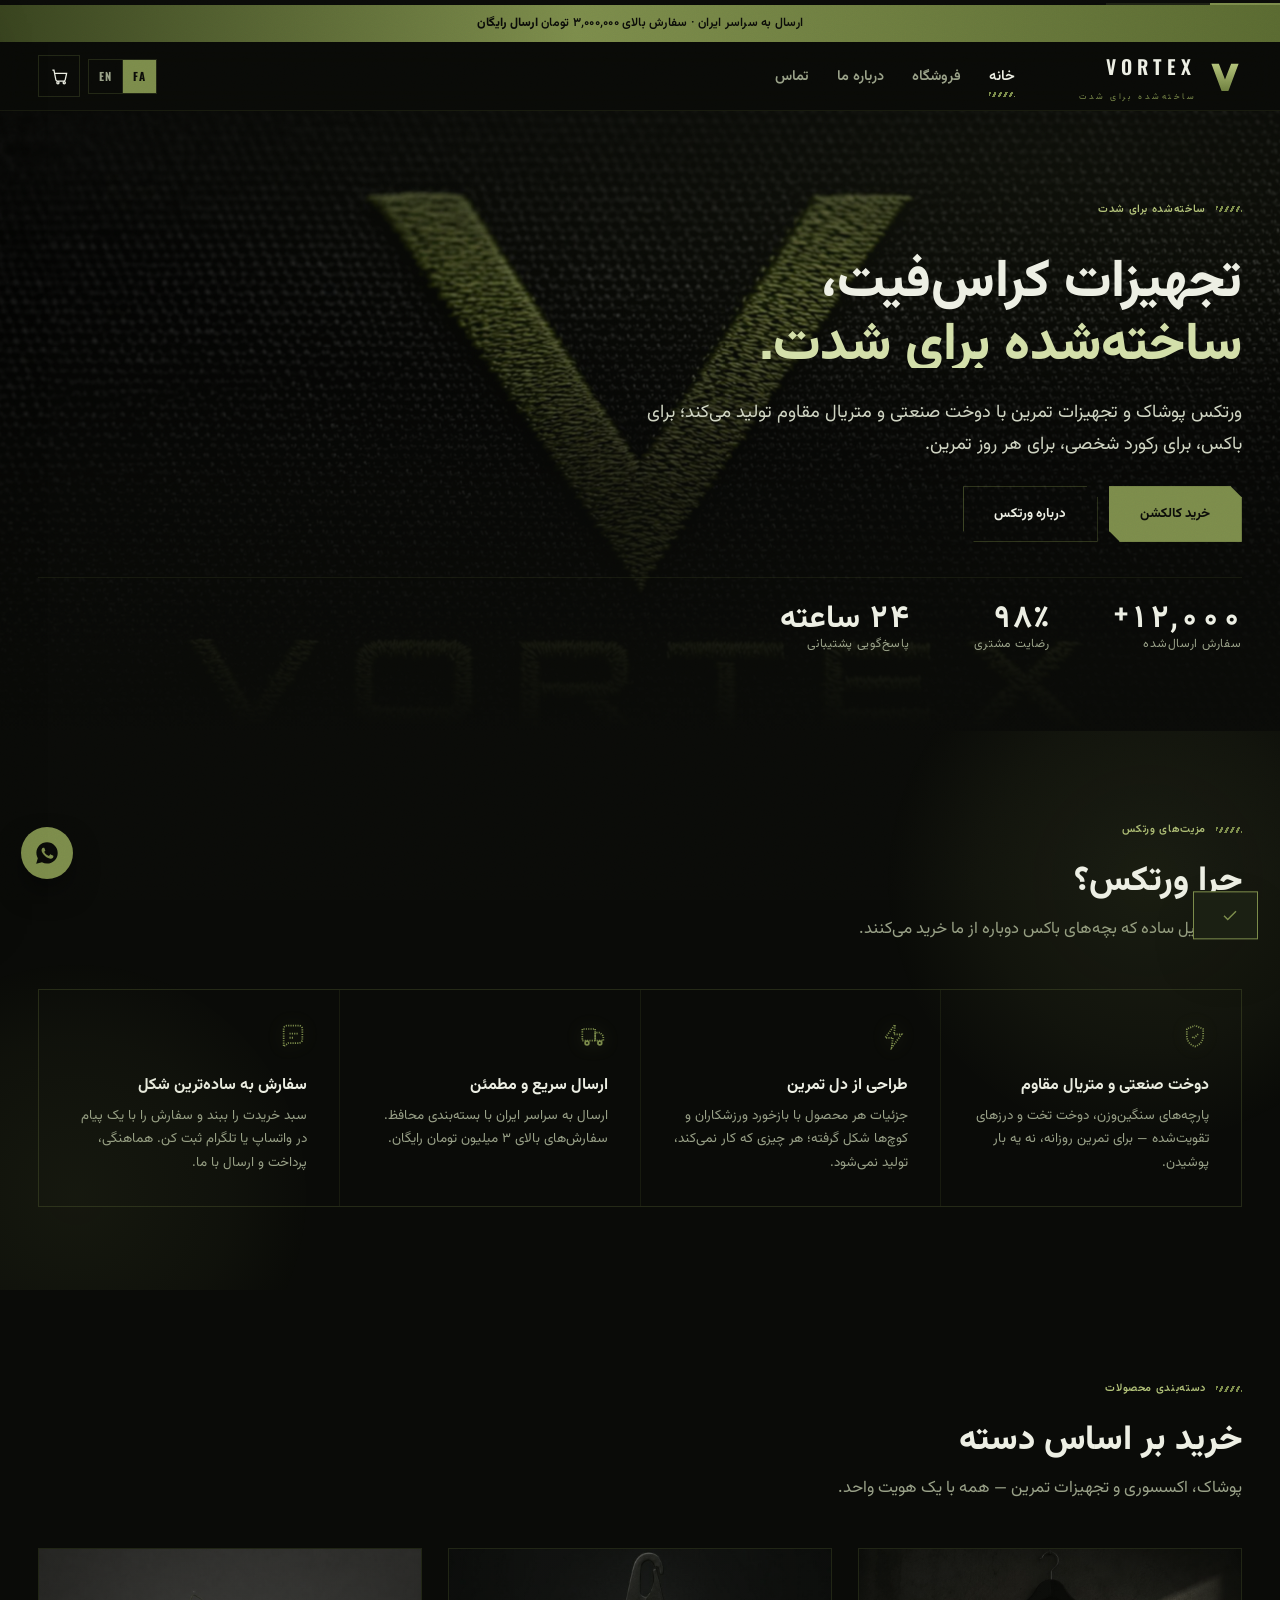
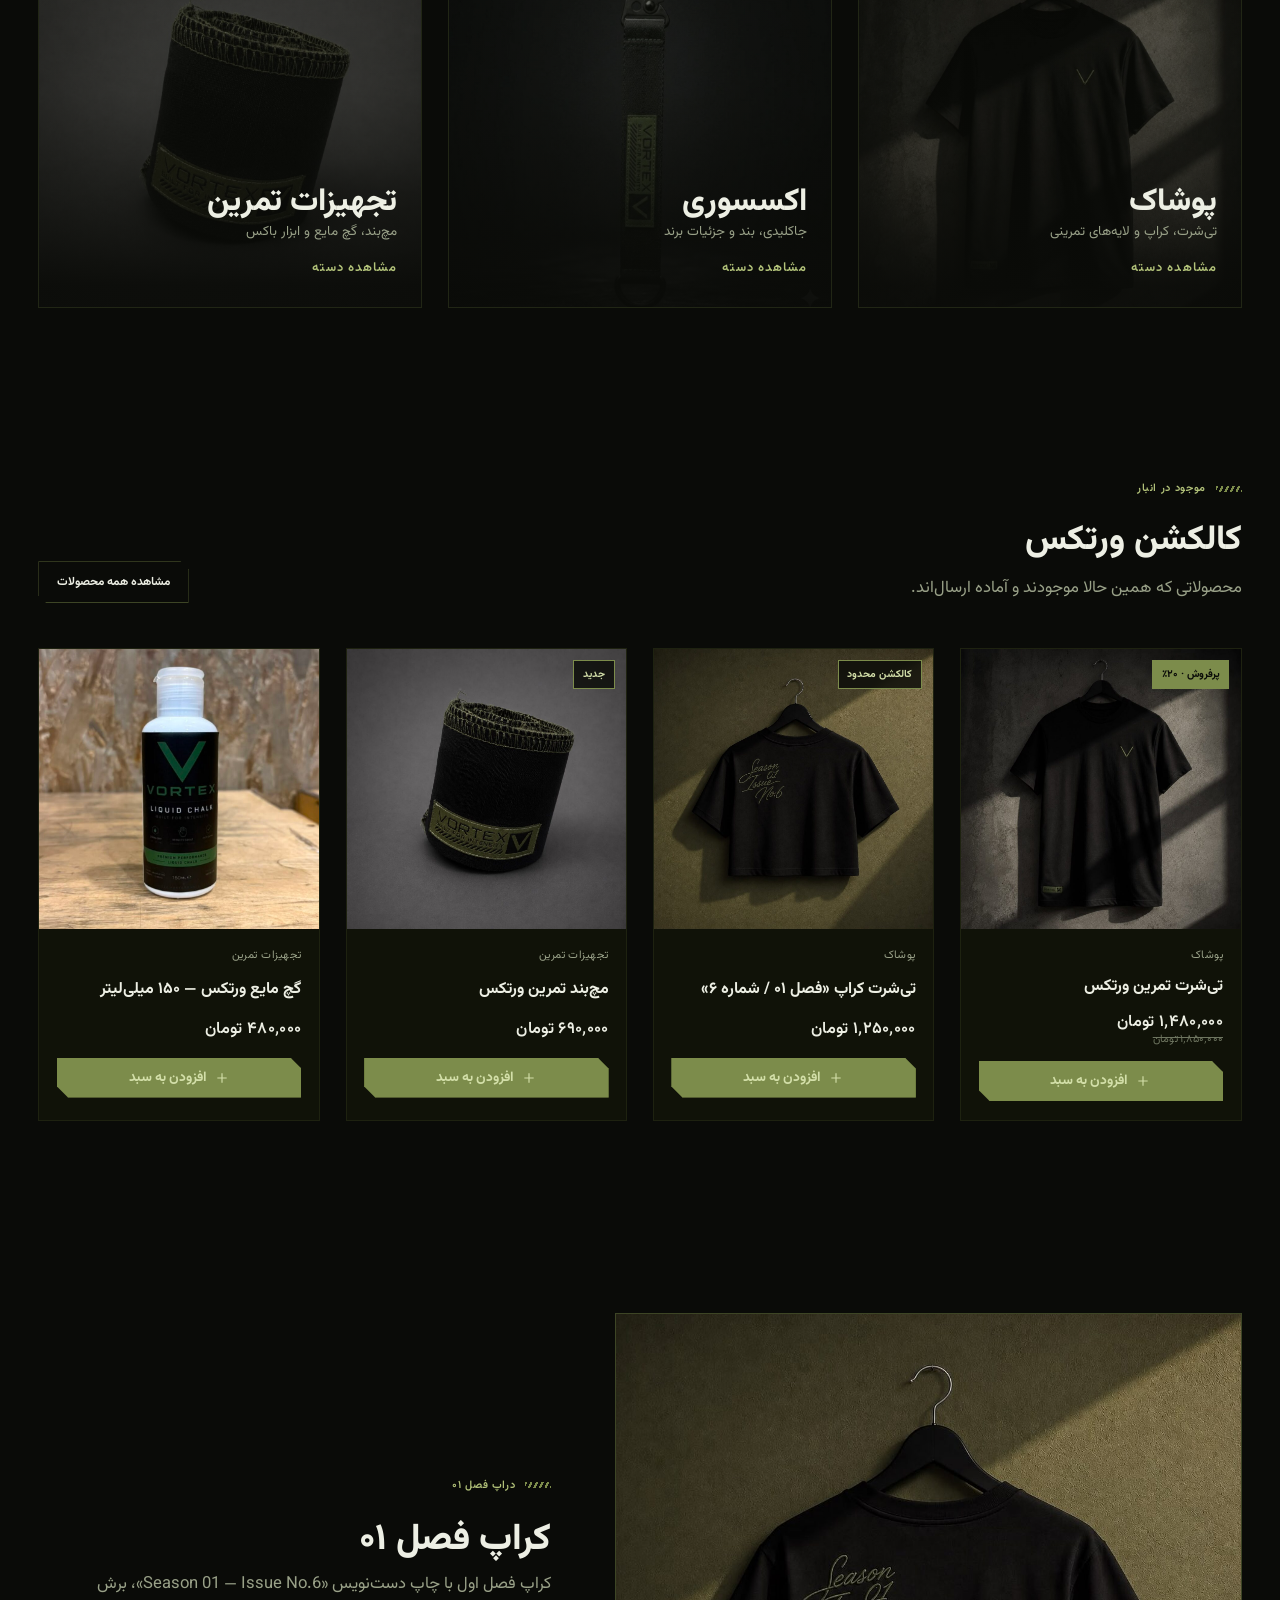
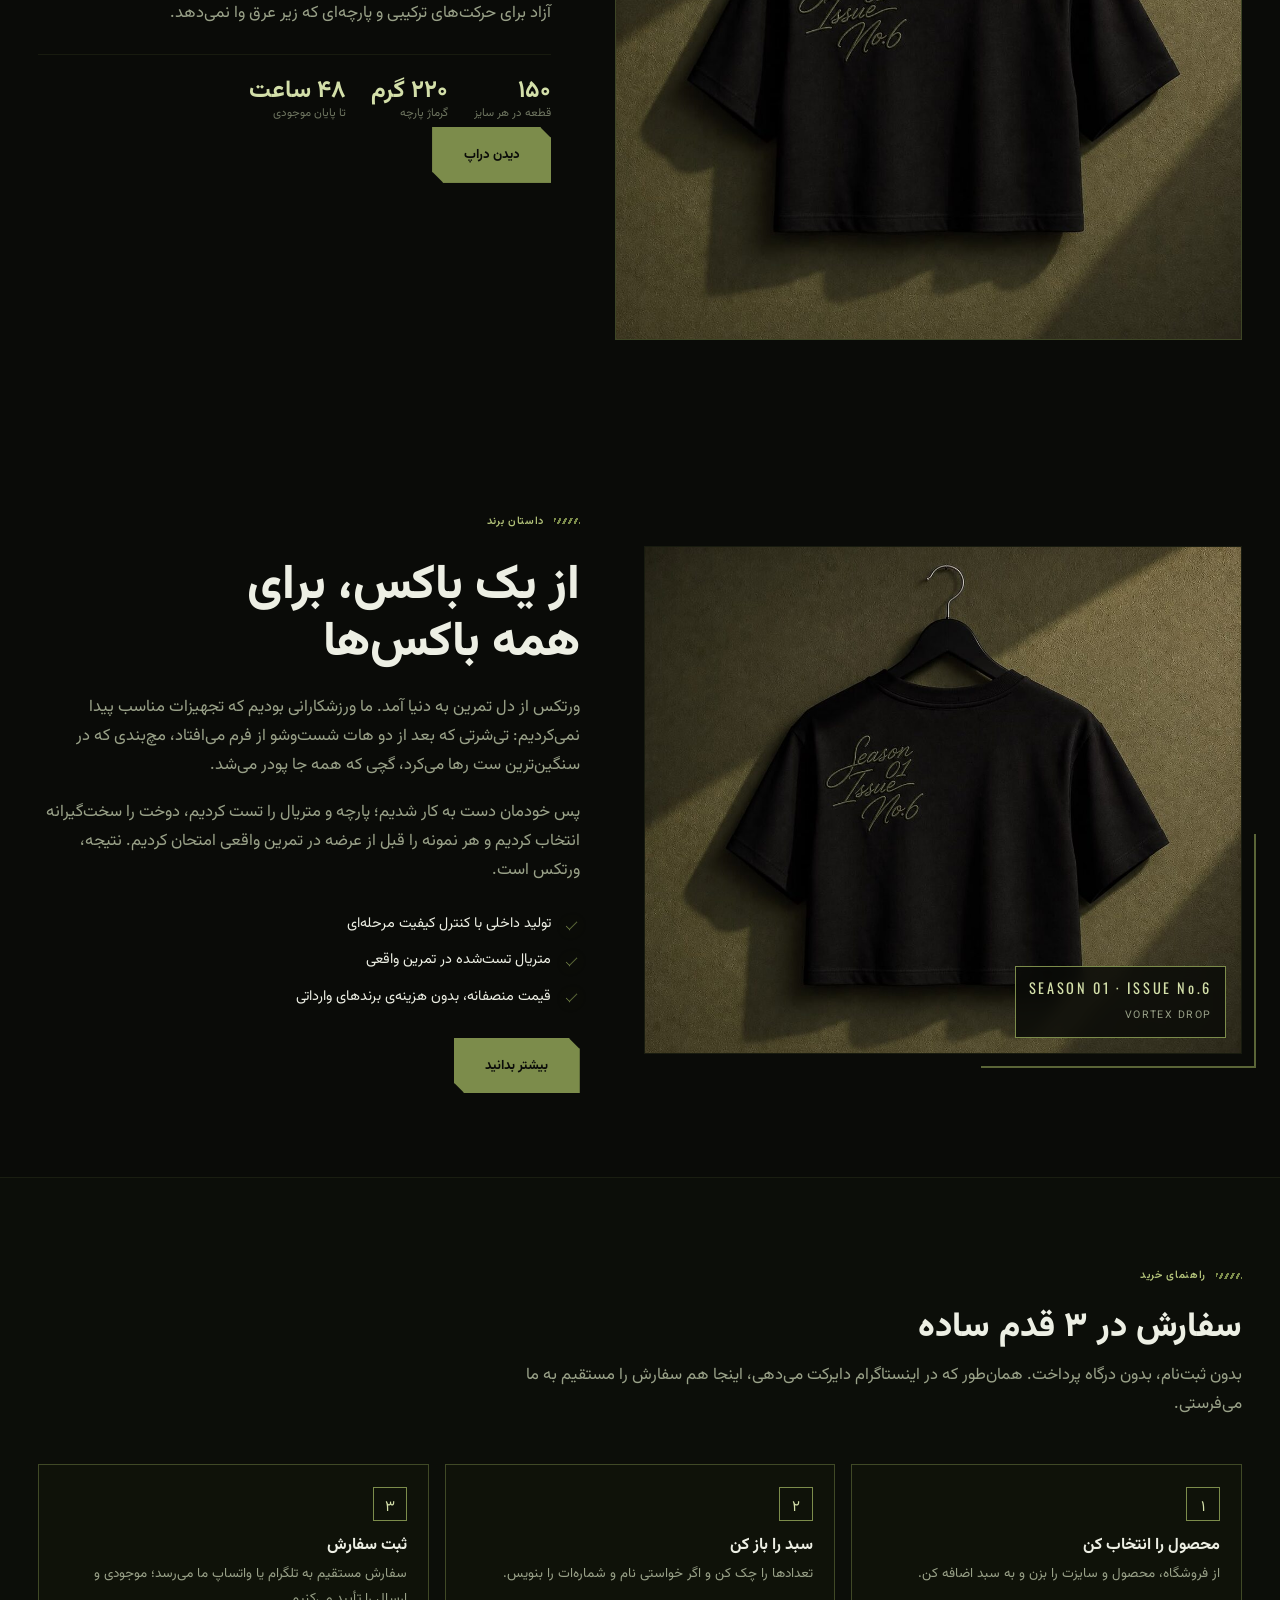
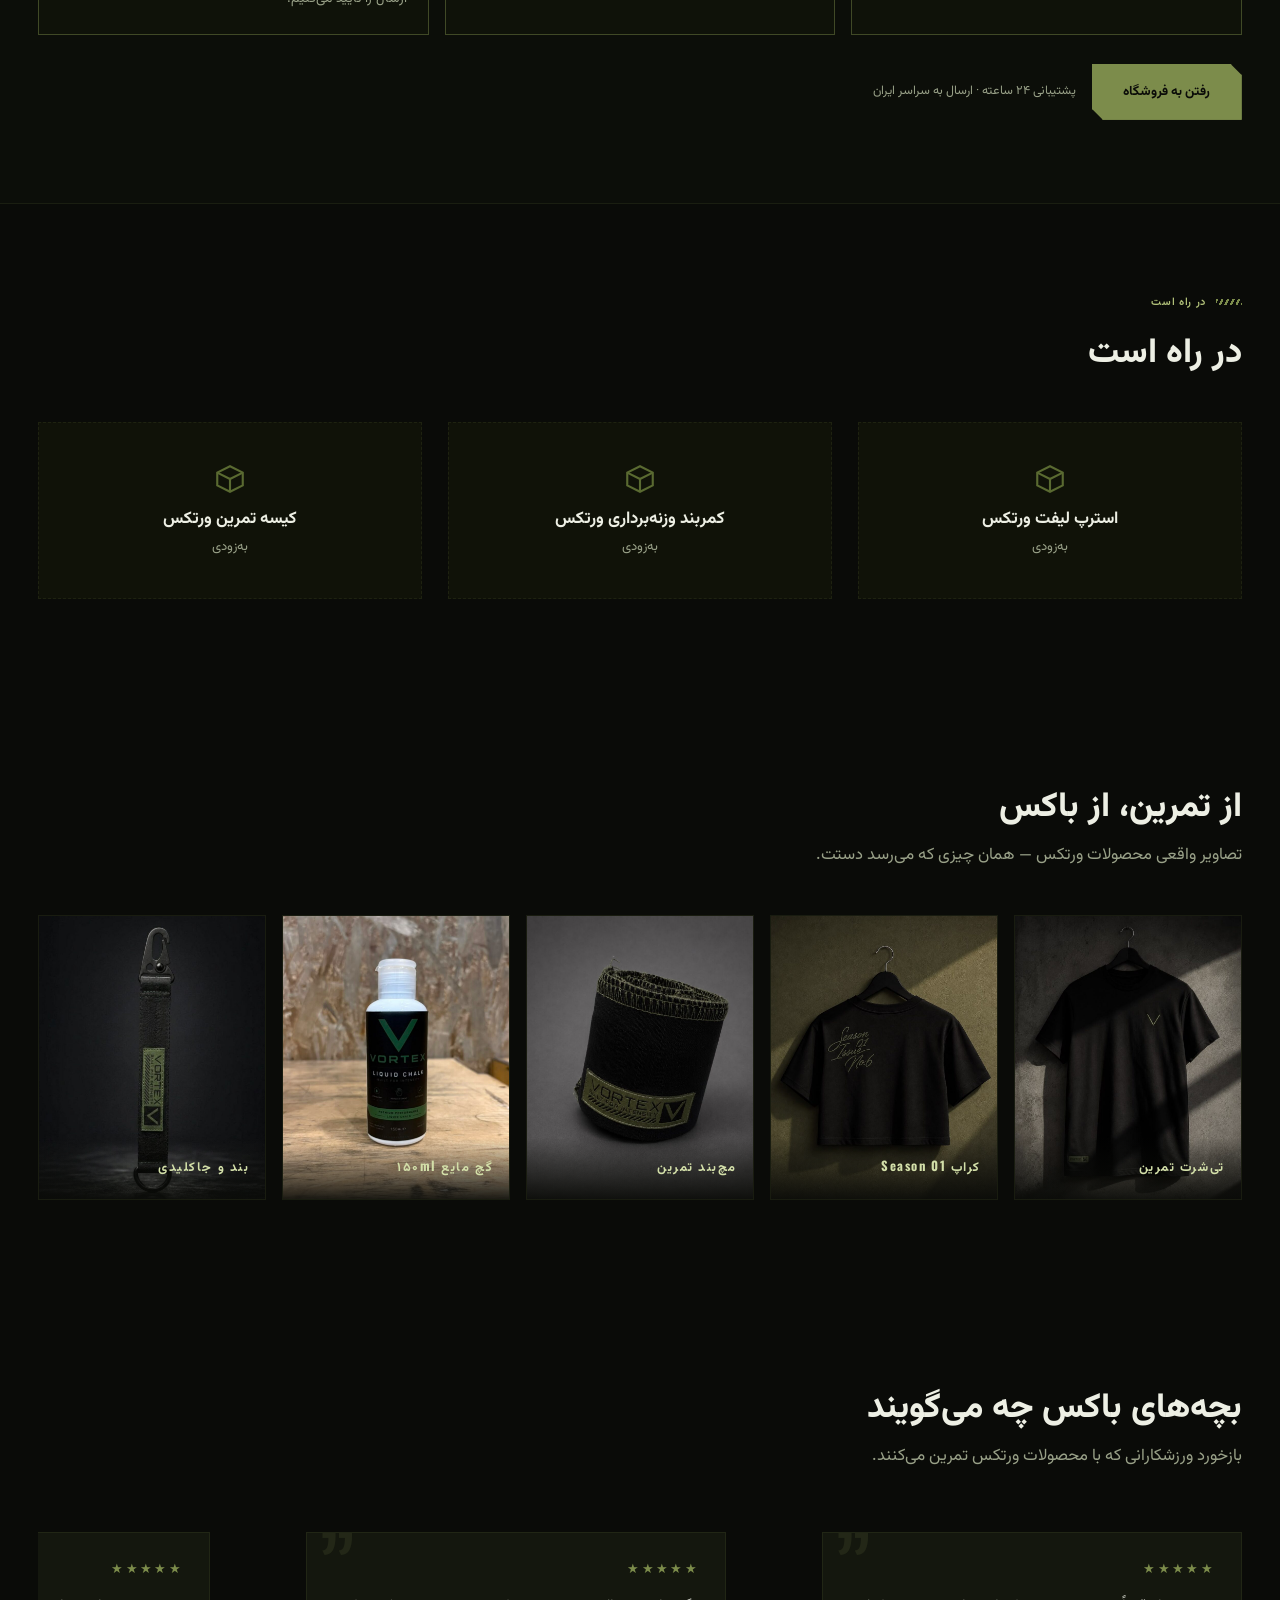
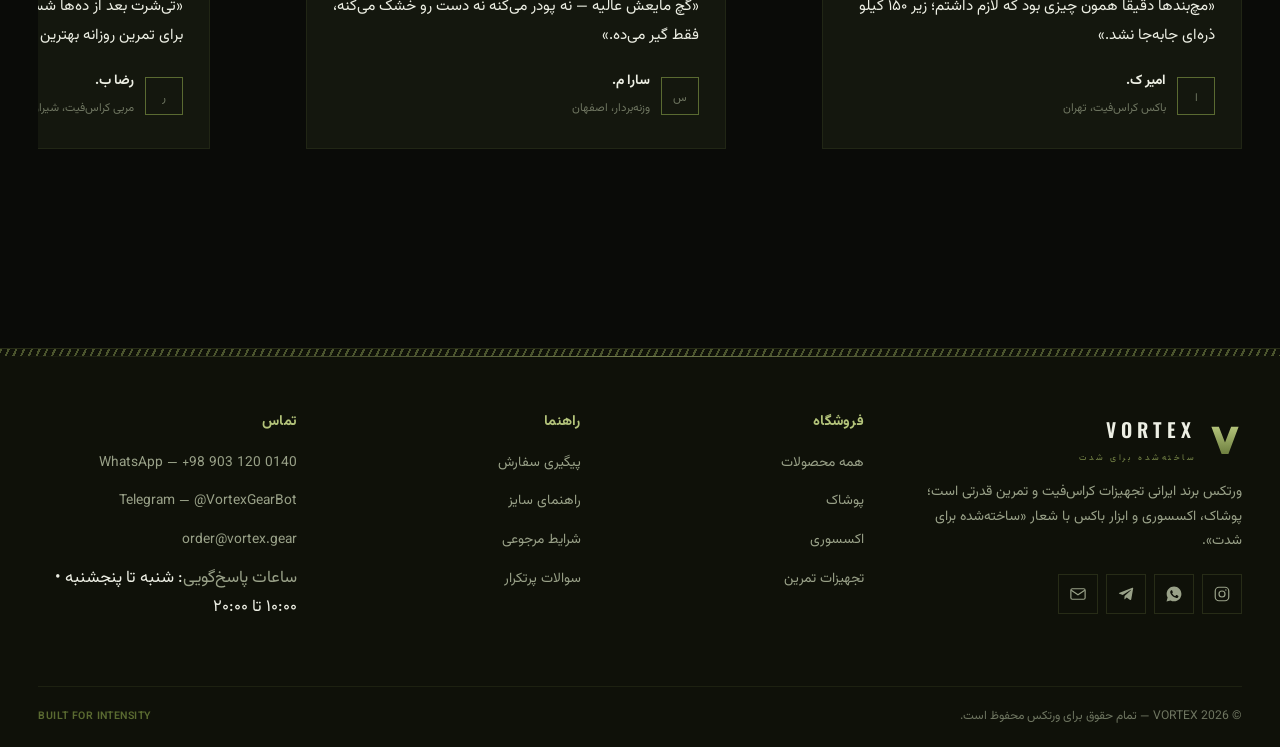
==== commit aad129a3: "feat(admin): full web admin panel — site handover ready - worker/admin.js: login (secret or owner-se" ====
--- a/public/index.html
+++ b/public/index.html
@@ -32,12 +32,12 @@
 </div>
 <div id="site-header"></div>
 
-<main>
+<main data-sections>
 
   <!-- ==================== HERO ==================== -->
   <section class="hero" id="top">
     <div class="hero-media">
-      <img src="assets/img/hero.jpg" alt="تی‌شرت تمرین ورتکس روی دیوار بتنی" fetchpriority="high">
+      <img src="assets/img/hero.jpg" data-slot="hero" alt="تی‌شرت تمرین ورتکس روی دیوار بتنی" fetchpriority="high">
     </div>
     <div class="container hero-inner">
       <span class="eyebrow" data-i18n="hero_eyebrow">ساخته‌شده برای شدت</span>
@@ -56,7 +56,7 @@
 
 
   <!-- ==================== WHY ==================== -->
-  <section class="section section--amb" id="why">
+  <section class="section section--amb" id="why" data-section="why">
     <div class="container">
       <div class="section-head ">
         <span class="eyebrow" data-i18n="kick_why">مزیت‌های ورتکس</span>
@@ -89,7 +89,7 @@
   </section>
 
   <!-- ==================== CATEGORIES ==================== -->
-  <section class="section" id="cats" style="padding-top:0">
+  <section class="section" id="cats" data-section="cats" style="padding-top:0">
     <div class="container">
       <div class="section-head ">
         <span class="eyebrow" data-i18n="kick_cat">دسته‌بندی محصولات</span>
@@ -98,7 +98,7 @@
       </div>
       <div class="grid grid--3">
         <a class="cat-card " href="shop.html?cat=apparel">
-          <img src="assets/img/tee.jpg" alt="پوشاک ورتکس" loading="lazy">
+          <img src="assets/img/tee.jpg" data-slot="cat_apparel" alt="پوشاک ورتکس" loading="lazy">
           <div class="cat-inner">
             <h3 class="display" data-i18n="cat_apparel_t">پوشاک</h3>
             <p data-i18n="cat_apparel_d">تی‌شرت، کراپ و لایه‌های تمرینی</p>
@@ -106,7 +106,7 @@
           </div>
         </a>
         <a class="cat-card " href="shop.html?cat=accessory">
-          <img src="assets/img/keychain.jpg" alt="اکسسوری ورتکس" loading="lazy">
+          <img src="assets/img/keychain.jpg" data-slot="cat_accessory" alt="اکسسوری ورتکس" loading="lazy">
           <div class="cat-inner">
             <h3 class="display" data-i18n="cat_accessory_t">اکسسوری</h3>
             <p data-i18n="cat_accessory_d">جاکلیدی، بند و جزئیات برند</p>
@@ -114,7 +114,7 @@
           </div>
         </a>
         <a class="cat-card " href="shop.html?cat=gear">
-          <img src="assets/img/wrist-wraps.jpg" alt="تجهیزات تمرین ورتکس" loading="lazy">
+          <img src="assets/img/wrist-wraps.jpg" data-slot="cat_gear" alt="تجهیزات تمرین ورتکس" loading="lazy">
           <div class="cat-inner">
             <h3 class="display" data-i18n="cat_gear_t">تجهیزات تمرین</h3>
             <p data-i18n="cat_gear_d">مچ‌بند، گچ مایع و ابزار باکس</p>
@@ -126,7 +126,7 @@
   </section>
 
   <!-- ==================== FEATURED ==================== -->
-  <section class="section" id="shop" style="padding-top:0">
+  <section class="section" id="shop" data-section="shop" style="padding-top:0">
     <div class="container">
       <div class="section-head " style="display:flex;align-items:flex-end;justify-content:space-between;gap:1.5rem;max-width:none;flex-wrap:wrap">
         <div style="max-width:56ch">
@@ -142,13 +142,13 @@
 
 
   <!-- ==================== DROP SPOTLIGHT ==================== -->
-  <section class="section" id="drop" style="padding-top:0">
+  <section class="section" id="drop" data-section="drop" style="padding-top:0">
     <div class="container">
       <div class="num-kicker"><span>01 / DROP</span></div>
       <div class="spot" style="margin-top:1.6rem">
         <div class="spot-media mask-img">
           <span class="stamp">SEASON 01 · ISSUE No.6</span>
-          <img src="assets/img/crop-tee.jpg" alt="تی‌شرت کراپ ورتکس — Season 01 Issue No.6" loading="lazy" >
+          <img src="assets/img/crop-tee.jpg" data-slot="drop" alt="تی‌شرت کراپ ورتکس — Season 01 Issue No.6" loading="lazy" >
         </div>
         <div class="spot-body">
           <span class="eyebrow" data-i18n="drop_kicker">دراپ فصل ۰۱</span>
@@ -167,11 +167,11 @@
 
 
   <!-- ==================== STORY ==================== -->
-  <section class="section" id="story" style="padding-top:0">
+  <section class="section" id="story" data-section="story" style="padding-top:0">
     <div class="container">
       <div class="split">
         <div class="split-media ">
-          <img src="assets/img/crop-tee.jpg" alt="تی‌شرت کراپ ورتکس — Season 01 / Issue No.6" loading="lazy">
+          <img src="assets/img/crop-tee.jpg" data-slot="story" alt="تی‌شرت کراپ ورتکس — Season 01 / Issue No.6" loading="lazy">
           <div class="tag">
             <span>SEASON 01 · ISSUE No.6</span>
             <small>Vortex drop</small>
@@ -194,7 +194,7 @@
   </section>
 
   <!-- ==================== HOW TO ORDER ==================== -->
-  <section class="section howto" id="howto">
+  <section class="section howto" id="howto" data-section="howto">
     <div class="container">
       <div class="section-head section-head--left">
         <span class="eyebrow" data-i18n="ord_kick">راهنمای خرید</span>
@@ -226,7 +226,7 @@
   </section>
 
   <!-- ==================== SOON ==================== -->
-  <section class="section" id="soon">
+  <section class="section" id="soon" data-section="soon">
     <div class="container">
       <div class="section-head section-head--left">
         <span class="eyebrow" data-i18n="kick_soon">در راه است</span>
@@ -237,7 +237,7 @@
   </section>
 
   <!-- ==================== GALLERY ==================== -->
-  <section class="section" id="gallery" style="padding-top:0">
+  <section class="section" id="gallery" data-section="gallery" style="padding-top:0">
     <div class="container">
       <div class="num-kicker"><span>03 / GALLERY</span></div>
       <div class="section-head" style="margin-top:1rem">
@@ -245,17 +245,17 @@
         <p data-i18n="gal_lead">تصاویر واقعی محصولات ورتکس — همان چیزی که می‌رسد دستت.</p>
       </div>
       <div style="display:grid;grid-template-columns:repeat(auto-fit,minmax(210px,1fr));gap:1rem">
-        <a class="gal" href="shop.html?cat=apparel"><img src="assets/img/tee.jpg" alt="تی‌شرت ورتکس" loading="lazy"><span class="cap"><b data-i18n="gal_1">تی‌شرت تمرین</b></span></a>
-        <a class="gal" href="shop.html?cat=apparel"><img src="assets/img/crop-tee.jpg" alt="کراپ ورتکس" loading="lazy"><span class="cap"><b data-i18n="gal_2">کراپ Season 01</b></span></a>
-        <a class="gal" href="shop.html?cat=gear"><img src="assets/img/wrist-wraps.jpg" alt="مچ‌بند ورتکس" loading="lazy"><span class="cap"><b data-i18n="gal_3">مچ‌بند تمرین</b></span></a>
-        <a class="gal" href="shop.html?cat=gear"><img src="assets/img/liquid-chalk.jpg" alt="گچ مایع ورتکس" loading="lazy"><span class="cap"><b data-i18n="gal_4">گچ مایع ۱۵۰ml</b></span></a>
-        <a class="gal" href="shop.html?cat=accessory"><img src="assets/img/keychain.jpg" alt="جاکلیدی ورتکس" loading="lazy"><span class="cap"><b data-i18n="gal_5">بند و جاکلیدی</b></span></a>
+        <a class="gal" href="shop.html?cat=apparel"><img src="assets/img/tee.jpg" data-slot="gal1" alt="تی‌شرت ورتکس" loading="lazy"><span class="cap"><b data-i18n="gal_1">تی‌شرت تمرین</b></span></a>
+        <a class="gal" href="shop.html?cat=apparel"><img src="assets/img/crop-tee.jpg" data-slot="gal2" alt="کراپ ورتکس" loading="lazy"><span class="cap"><b data-i18n="gal_2">کراپ Season 01</b></span></a>
+        <a class="gal" href="shop.html?cat=gear"><img src="assets/img/wrist-wraps.jpg" data-slot="gal3" alt="مچ‌بند ورتکس" loading="lazy"><span class="cap"><b data-i18n="gal_3">مچ‌بند تمرین</b></span></a>
+        <a class="gal" href="shop.html?cat=gear"><img src="assets/img/liquid-chalk.jpg" data-slot="gal4" alt="گچ مایع ورتکس" loading="lazy"><span class="cap"><b data-i18n="gal_4">گچ مایع ۱۵۰ml</b></span></a>
+        <a class="gal" href="shop.html?cat=accessory"><img src="assets/img/keychain.jpg" data-slot="gal5" alt="جاکلیدی ورتکس" loading="lazy"><span class="cap"><b data-i18n="gal_5">بند و جاکلیدی</b></span></a>
       </div>
     </div>
   </section>
 
   <!-- ==================== TESTIMONIALS ==================== -->
-  <section class="section" id="words" style="padding-top:0">
+  <section class="section" id="words" data-section="words" style="padding-top:0">
     <div class="container">
       <div class="num-kicker"><span>04 / WORDS</span></div>
       <div class="section-head" style="margin-top:1rem">
@@ -289,6 +289,7 @@
 <script src="https://telegram.org/js/telegram-web-app.js"></script>
 <script src="assets/js/products.js"></script>
 <script src="assets/js/i18n.js"></script>
+<script src="assets/js/sitecfg.js"></script>
 <script src="assets/js/app.js"></script>
 </body>
 </html>
--- a/public/assets/css/style.css
+++ b/public/assets/css/style.css
@@ -1232,3 +1232,80 @@
   .card .add-btn { padding: .8rem 1rem; font-size: .9rem; }
   .hero-stats { gap: 1rem 1.4rem; }
 }
+
+/* کارت ناموجود (بر اساس موجودی واقعی انبار) */
+.card.is-out .card-media img { opacity: .45; filter: grayscale(.7); }
+.card.is-out .add-btn { background: #1a1d14; color: var(--muted); border-color: var(--line-strong); cursor: not-allowed; }
+.card.is-out .card-media::after { content: "ناموجود"; position: absolute; inset-inline-start: .6rem; top: .6rem;
+  padding: .22rem .5rem; background: rgba(10,11,8,.85); border: 1px solid var(--line-strong);
+  color: var(--muted); font-size: .7rem; z-index: 3; }
+
+/* ===== مرحلهٔ پرداخت کارت‌به‌کارت در کشوی سبد ===== */
+.pay-step { display: grid; gap: .85rem; padding-bottom: .4rem; }
+.pay-back { justify-self: start; display: inline-flex; align-items: center; gap: .35rem; background: none;
+  border: 0; color: var(--muted); font: inherit; font-size: .78rem; cursor: pointer; padding: .2rem 0; }
+.pay-back:hover { color: var(--olive-200); }
+.pay-back svg { width: 15px; height: 15px; }
+html[dir="ltr"] .pay-back svg { transform: scaleX(-1); }
+.pay-title { font-size: 1.06rem; }
+.pay-lead { font-size: .84rem; color: var(--muted); line-height: 1.95; }
+.pay-card { position: relative; display: grid; gap: .3rem; padding: 1rem 1rem 1.05rem;
+  border: 1px solid var(--olive-700, var(--line-strong)); background: linear-gradient(160deg, #131609, #0d0f08); }
+.pay-card.is-error { border-color: #7a3a3a; }
+.pc-label { font-size: .72rem; color: var(--muted); letter-spacing: .04em; }
+.pc-num { font-family: var(--font-display); font-size: 1.24rem; letter-spacing: .09em; color: var(--olive-100, #e6efc4);
+  direction: ltr; unicode-bidi: embed; }
+.pc-holder { font-size: .8rem; color: var(--text); }
+.pay-card .btn { justify-self: start; margin-top: .5rem; }
+.pay-amount { display: flex; align-items: baseline; justify-content: space-between; padding: .7rem .9rem;
+  border: 1px dashed var(--line-strong); font-size: .85rem; }
+.pay-amount b { font-size: 1.02rem; }
+.pay-field { display: grid; gap: .4rem; }
+.pay-field span { font-size: .8rem; color: var(--muted); }
+.pay-field input { width: 100%; padding: .72rem .85rem; font: inherit; font-size: 1rem; letter-spacing: .06em;
+  background: #0c0e08; border: 1px solid var(--line-strong); color: var(--text); text-align: center; }
+.pay-field input:focus { outline: none; border-color: var(--olive); }
+.pay-hint { font-size: .74rem; color: var(--muted); line-height: 1.9; }
+.pay-alt { display: grid; gap: .5rem; padding-top: .4rem; border-top: 1px solid var(--line-soft); }
+.pay-alt > span { font-size: .78rem; color: var(--muted); }
+
+/* پنل موفقیت پرداخت */
+.pay-ok-mark { width: 62px; height: 62px; margin: 0 auto 1rem; display: grid; place-items: center;
+  border: 1px solid var(--olive); color: var(--olive-200); font-size: 1.4rem; }
+.pay-ok-mark svg { width: 30px; height: 30px; }
+.pay-ok-code { margin: 1.1rem auto 0; padding: .8rem 1rem; border: 1px dashed var(--line-strong);
+  width: fit-content; min-width: 210px; text-align: center; }
+
+
+/* ---------- وضعیت ناموجودی (مدیریت از بات) ----------------------------- */
+.size.is-out{
+  opacity:.5;
+  cursor:not-allowed;
+  text-decoration:line-through;
+  position:relative;
+}
+.size.is-out i{
+  display:block;
+  font-style:normal;
+  font-size:.62rem;
+  opacity:.85;
+  text-decoration:none;
+  margin-top:.15rem;
+}
+.size.is-out:disabled{ pointer-events:none; }
+.cart-row.is-out img{ opacity:.45; filter:grayscale(.8); }
+.cart-row .out-chip{
+  display:inline-block;
+  margin-top:.35rem;
+  padding:.15rem .5rem;
+  border:1px solid rgba(214,92,74,.55);
+  color:#e08a7c;
+  border-radius:999px;
+  font-size:.72rem;
+  font-weight:600;
+}
+.order-note.out-note{
+  color:#e08a7c;
+  border-inline-start:2px solid rgba(214,92,74,.6);
+  padding-inline-start:.6rem;
+}
